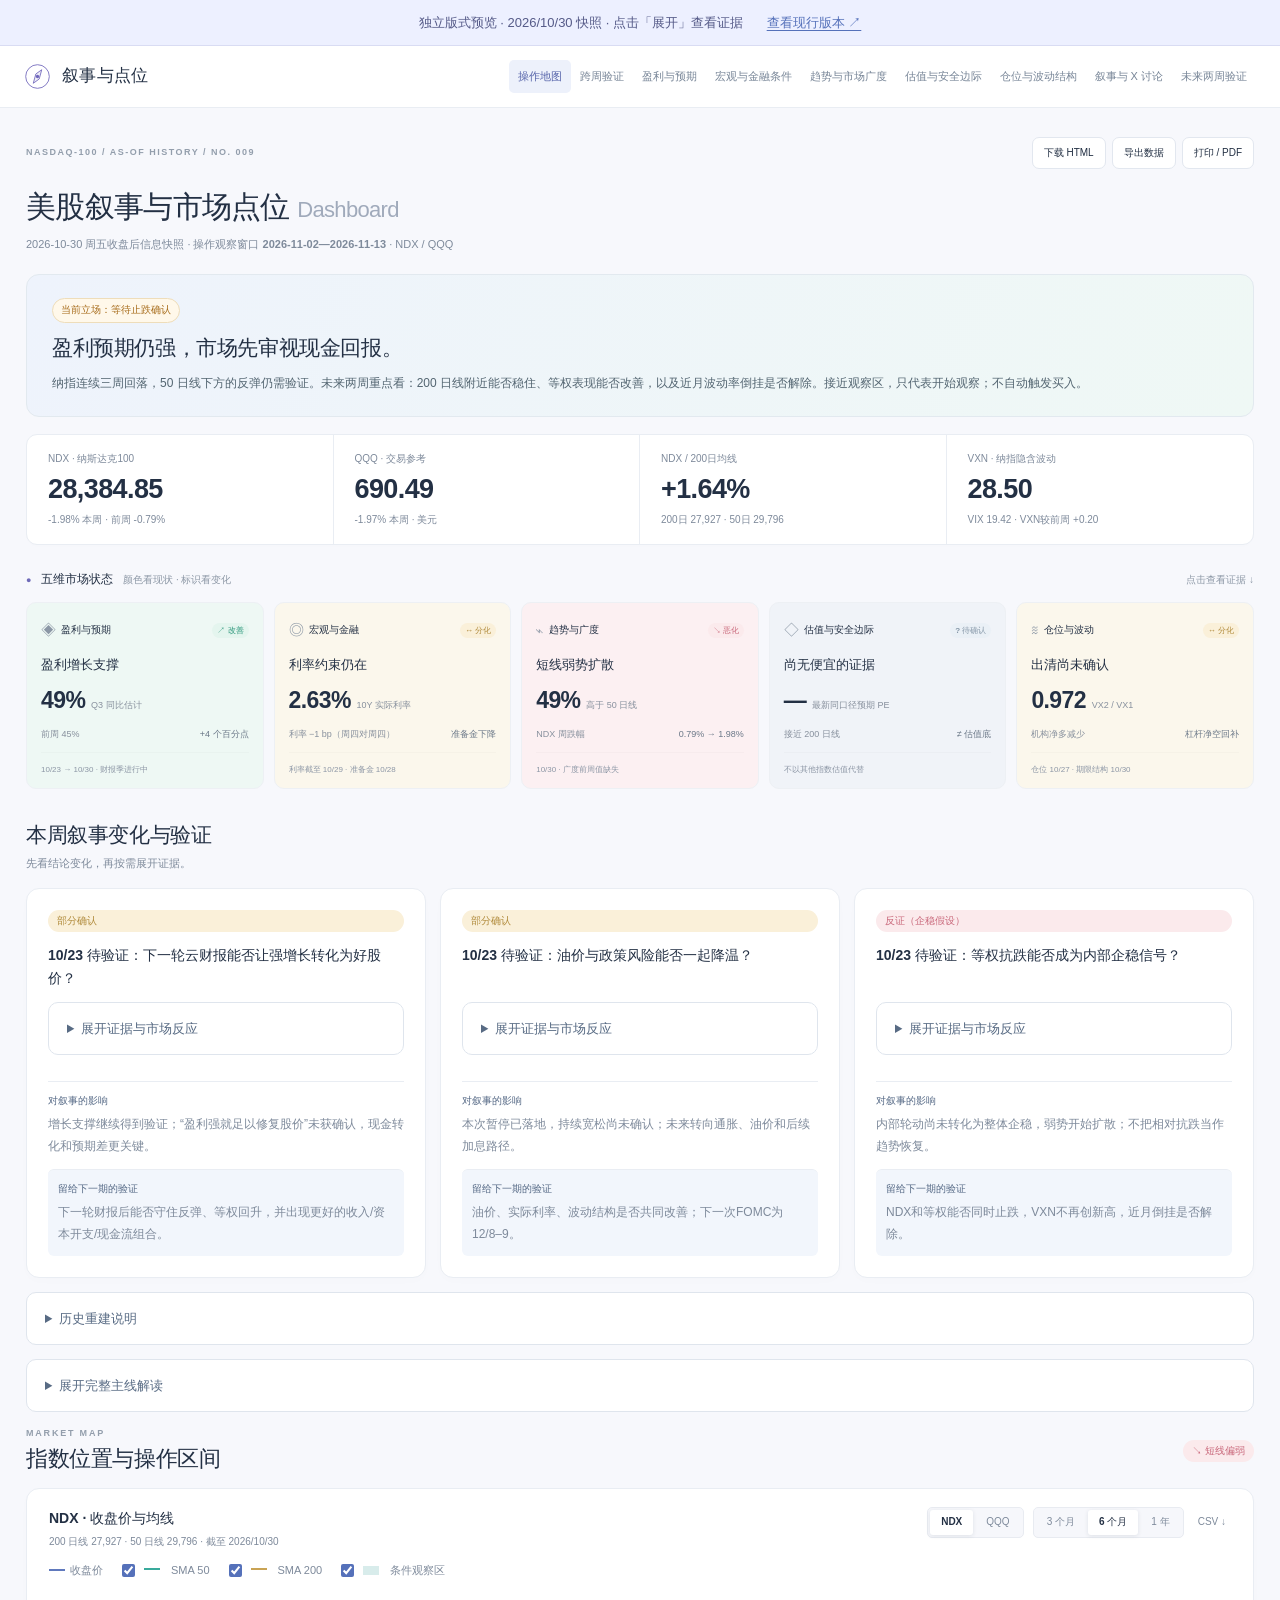
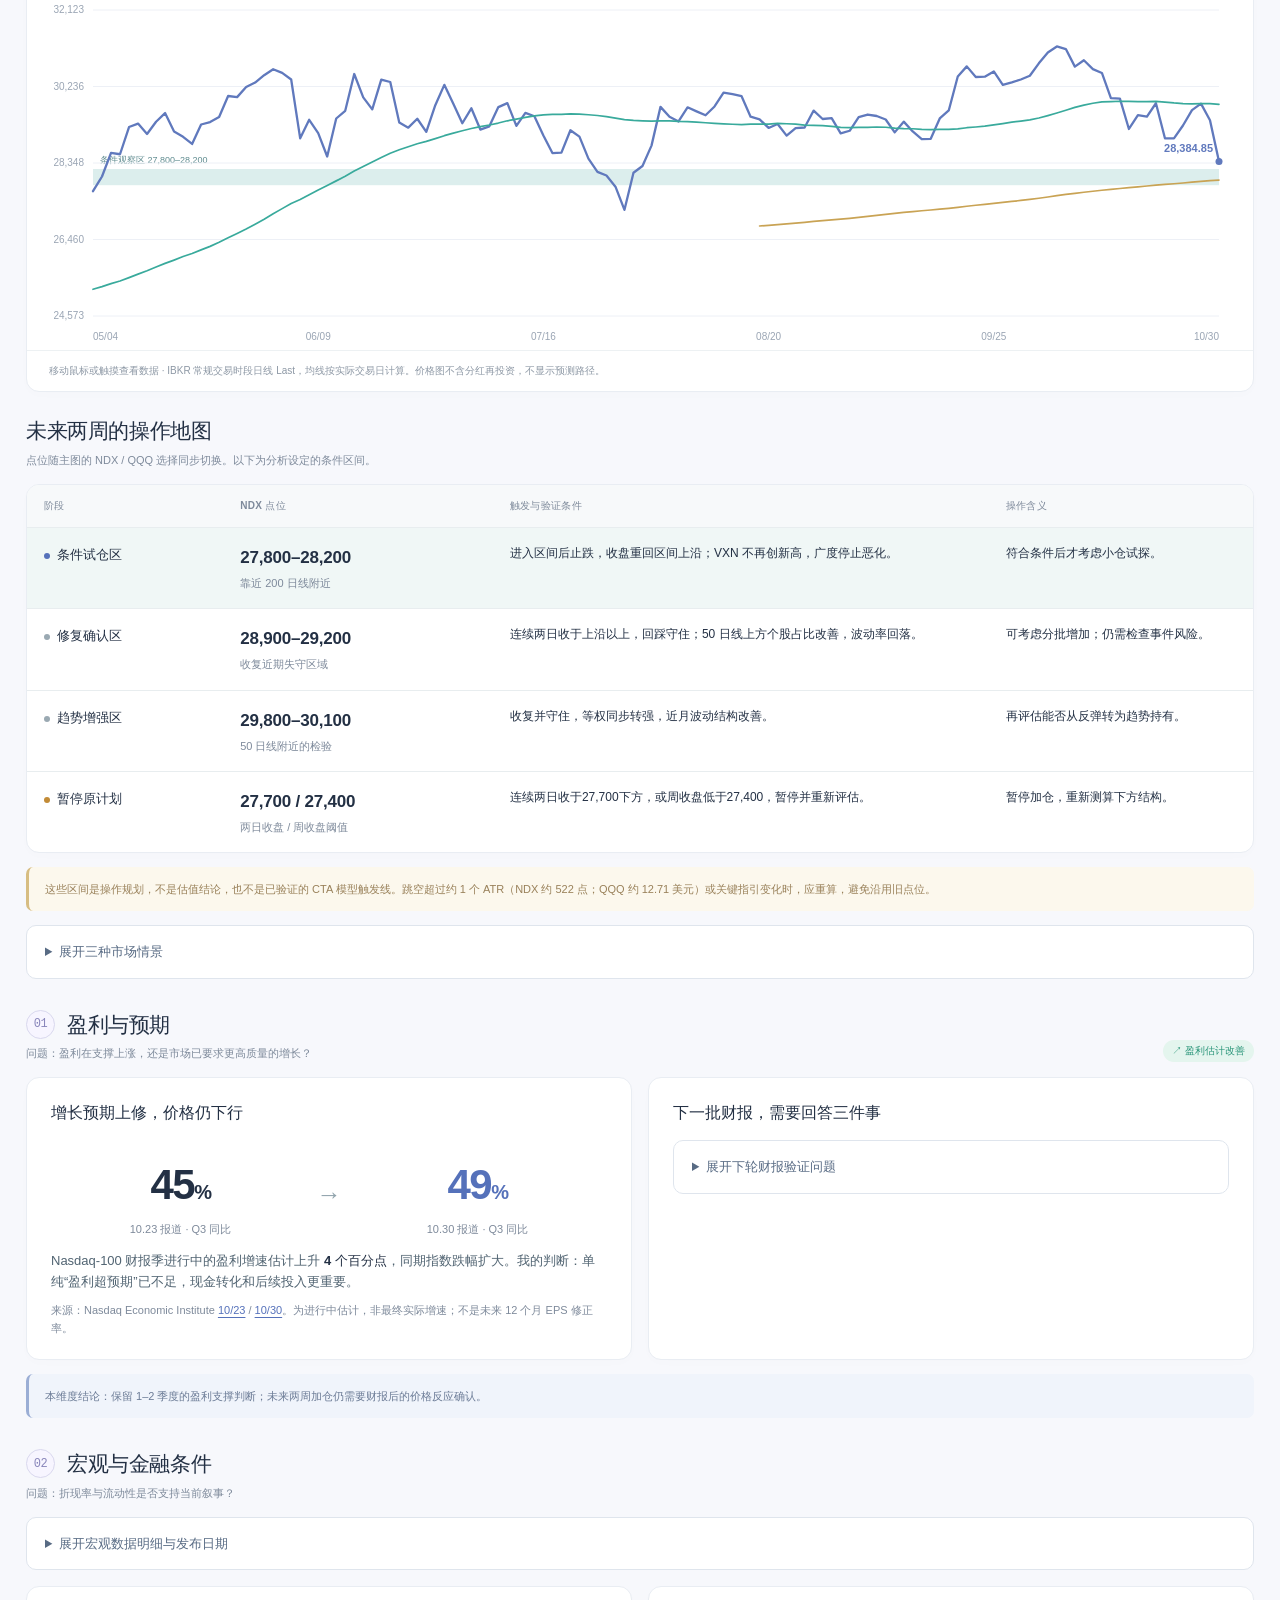
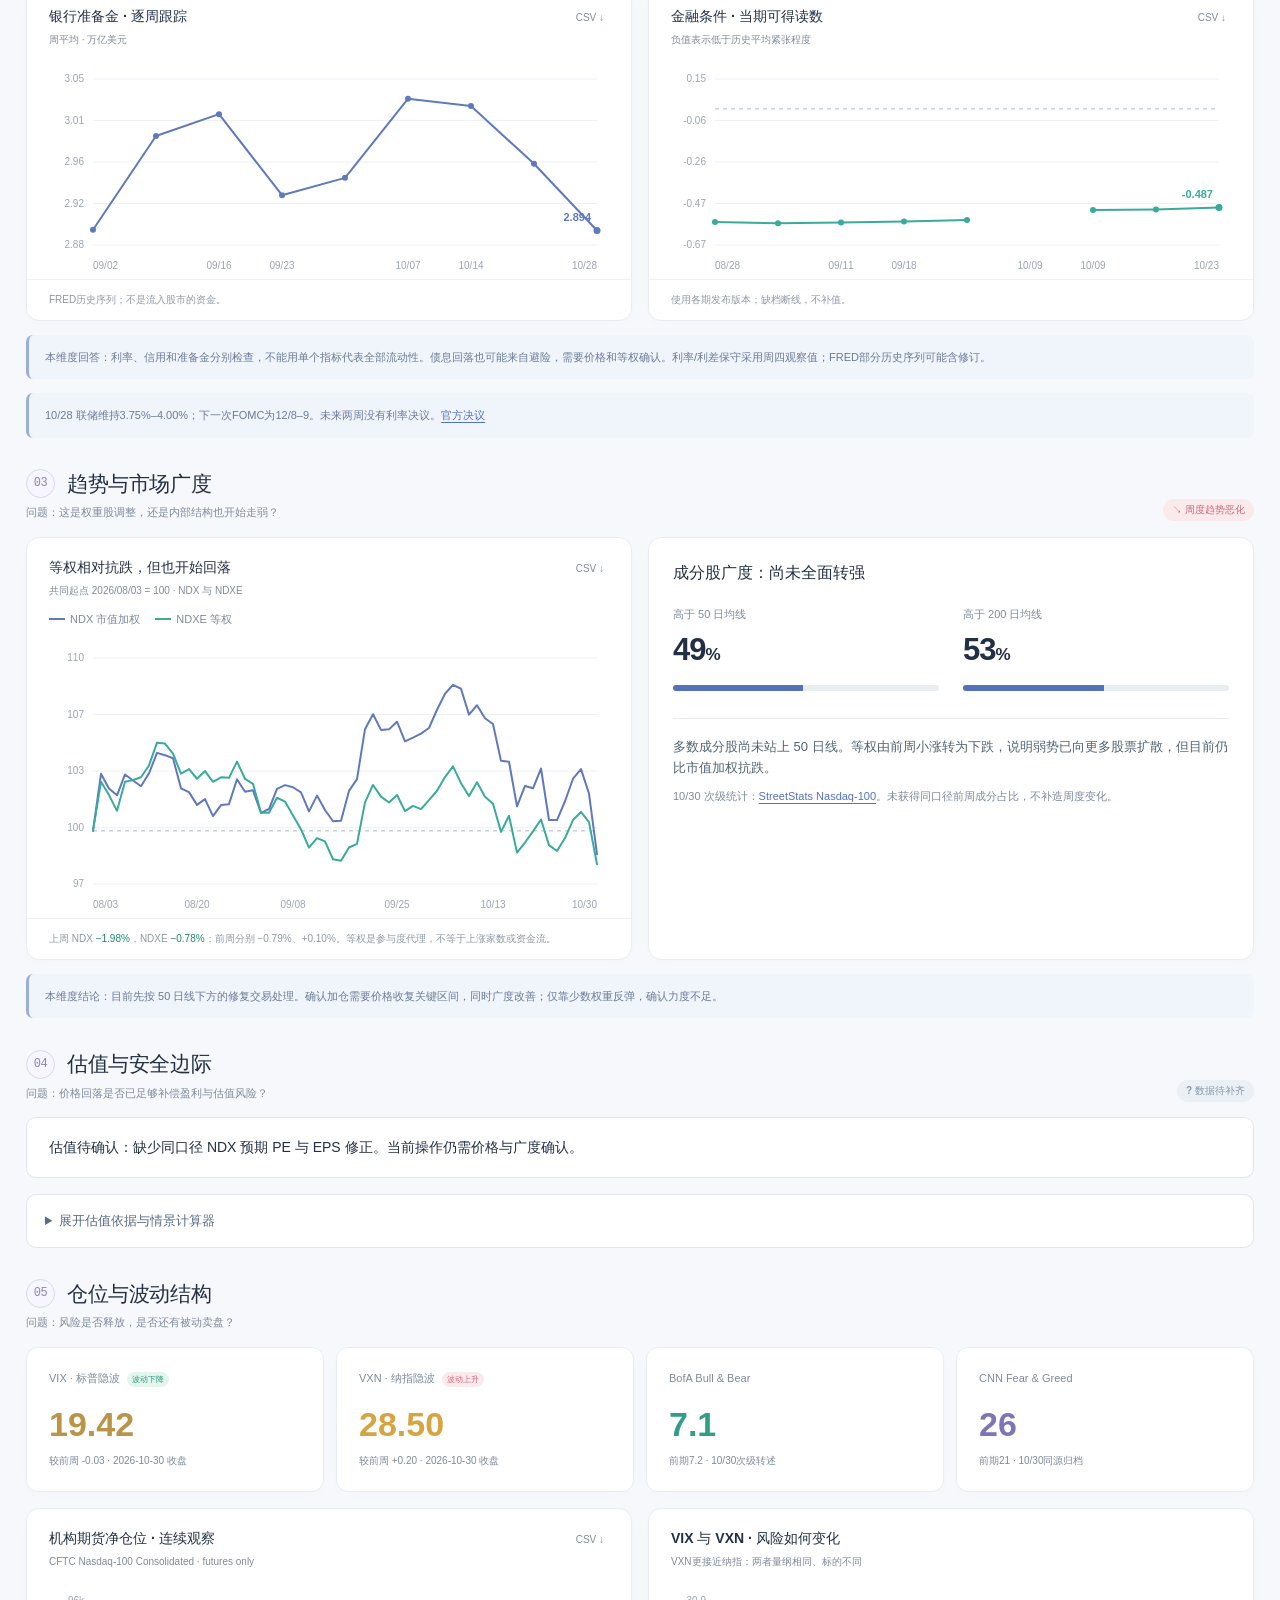
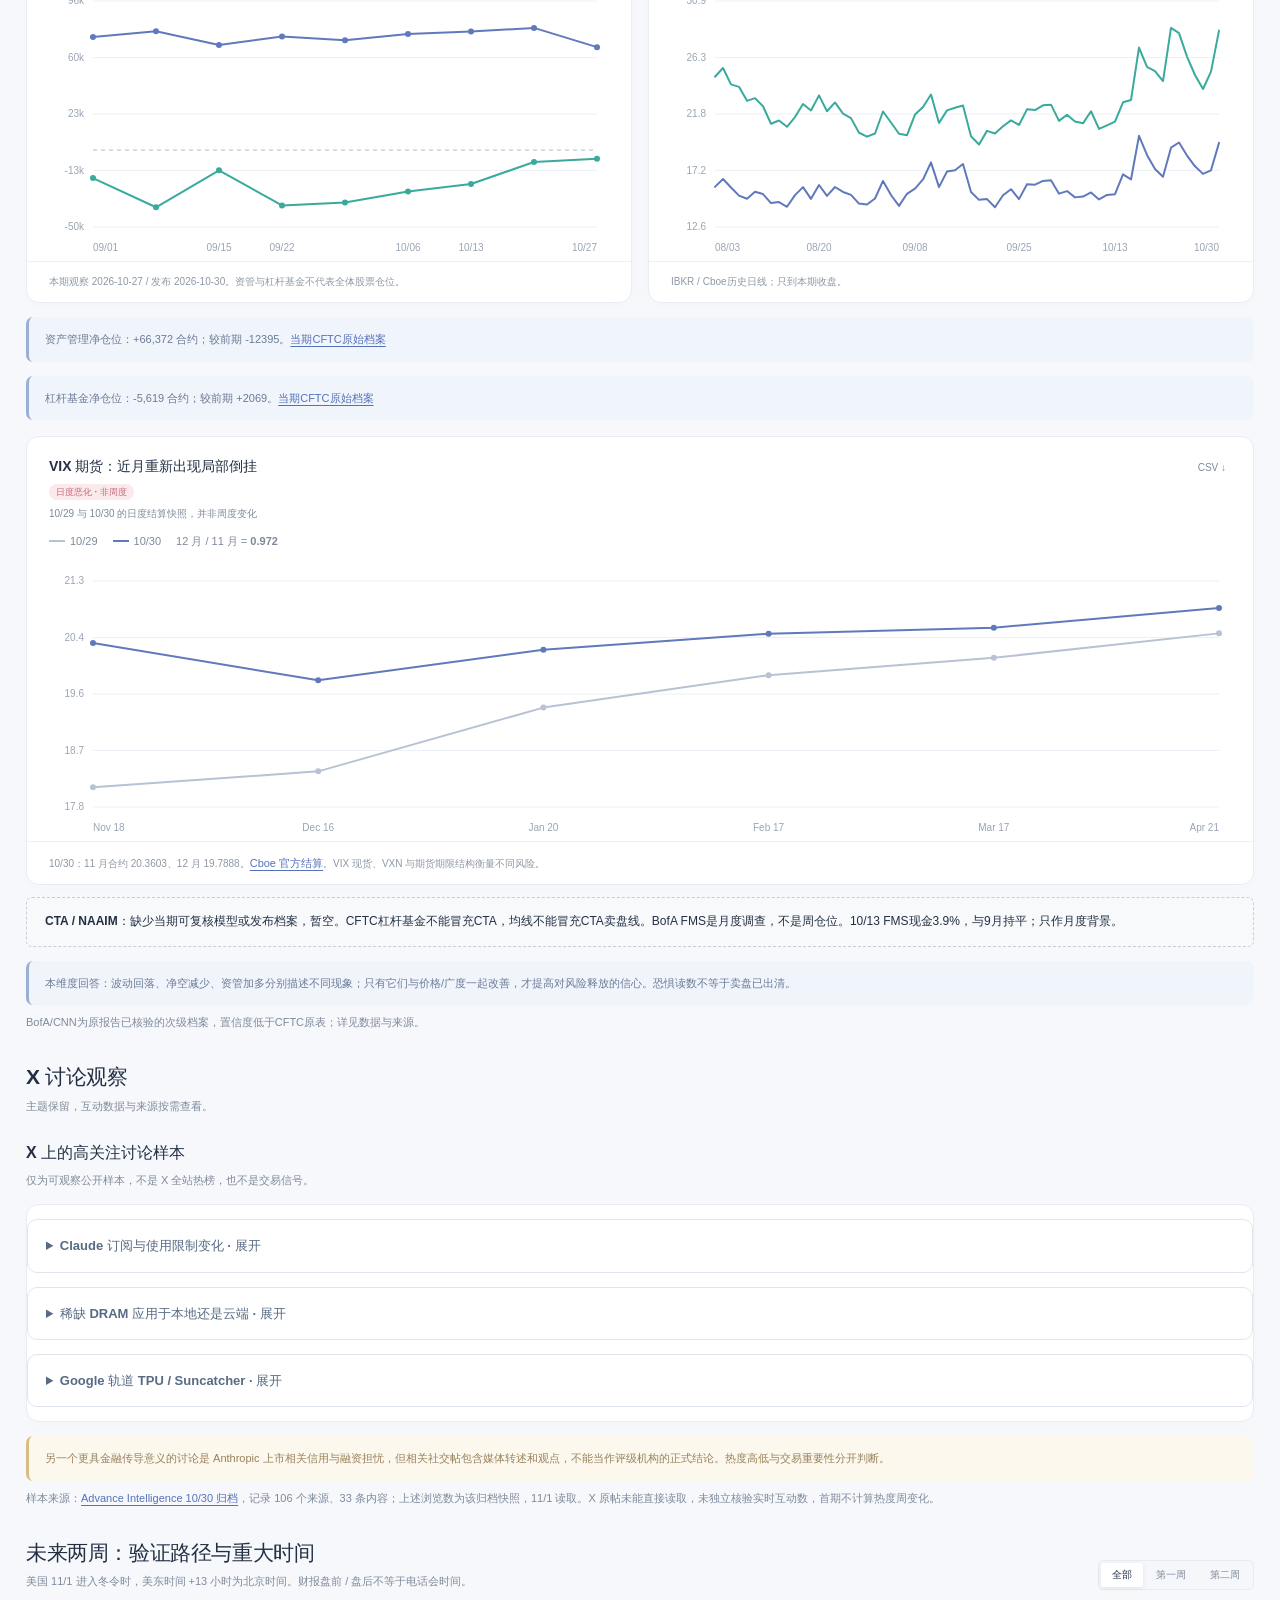
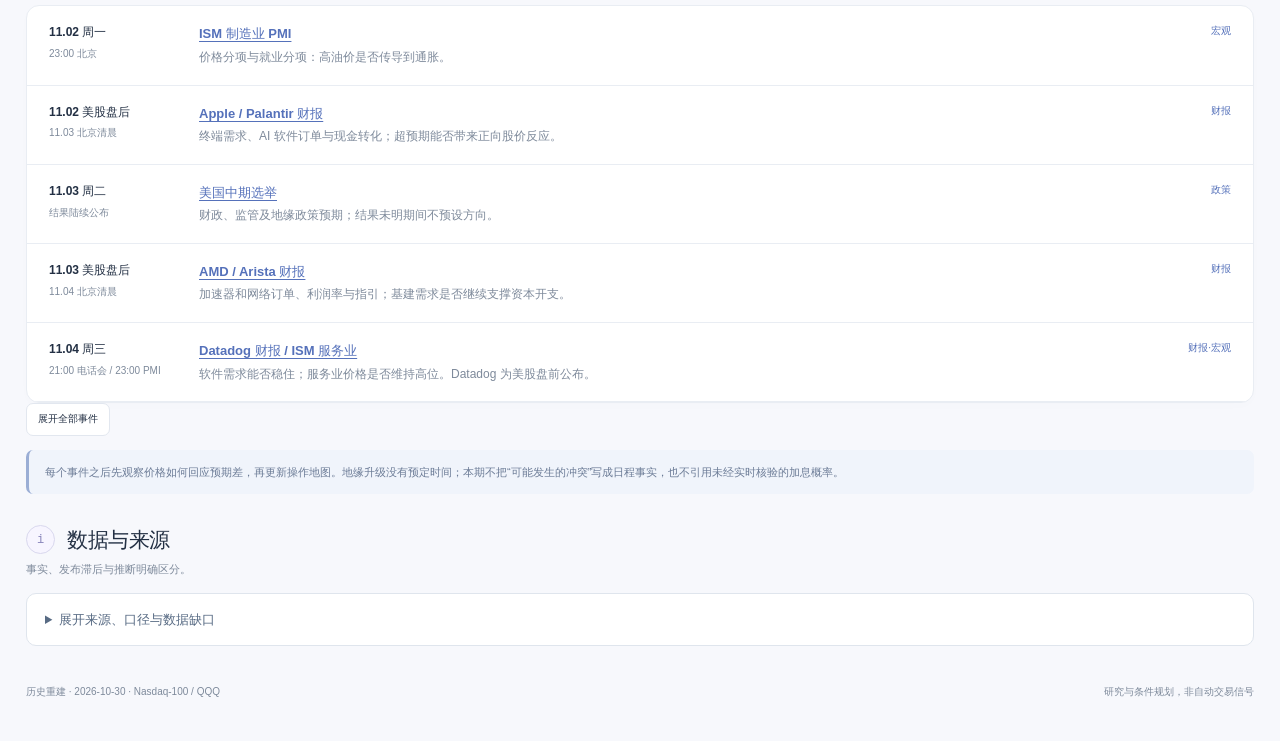
==== preview-compact.html @ d4e621eb "Add separate compact layout preview without changing live dashboard" ====
<!doctype html>
<html lang="zh-CN"><head><meta charset="utf-8"><meta name="viewport" content="width=device-width, initial-scale=1, viewport-fit=cover"><meta name="color-scheme" content="light"><meta name="description" content="纳指叙事与点位跟踪：五个维度、关键数据图表与未来一至两周的操作条件。"><title>美股叙事与市场点位 Dashboard · 2026-10-30</title>
<style>
:root{--ink:#172c3c;--muted:#677682;--teal:#087e83;--teal-soft:#eaf4f3;--amber:#a76c1b;--amber-soft:#fcf2df;--down:#21856c;--up:#c6504f;--line:#dce3e7;--paper:#fff;--bg:#f3f5f6;--nav:#112532;--radius:9px;font-family:Inter,-apple-system,BlinkMacSystemFont,"Segoe UI","PingFang SC","Microsoft YaHei",sans-serif;font-synthesis:none;color:var(--ink);background:var(--bg)}*{box-sizing:border-box}html{scroll-behavior:smooth;scroll-padding-top:28px}body{margin:0;font-size:14px;line-height:1.65}button,input,select{font:inherit}button,a{touch-action:manipulation}a{color:var(--teal);text-underline-offset:3px}button{cursor:pointer}button:focus-visible,a:focus-visible,input:focus-visible{outline:3px solid #43adae;outline-offset:3px}h1,h2,h3,p{margin:0}h1{font-weight:650;line-height:1.3;font-size:clamp(28px,3vw,40px);letter-spacing:-1px}h2{font-size:23px;line-height:1.4;letter-spacing:-.4px}h3{font-size:16px}small{font-size:11px}.mono,.value,.num{font-variant-numeric:tabular-nums;font-feature-settings:"tnum"}.sidebar{width:220px;background:var(--nav);position:fixed;inset:0 auto 0 0;padding:32px 24px;display:flex;flex-direction:column;z-index:20;color:#dde5e9}.brand{display:flex;align-items:center;gap:11px;font-size:19px;font-weight:650;letter-spacing:1px}.brand svg{width:32px;color:#68c6be}.eyebrow{font-size:10px;letter-spacing:2px;text-transform:uppercase;color:var(--muted);font-weight:650}.sidebar .eyebrow{color:#8096a4;margin-top:13px;letter-spacing:1.4px}.side-caption{font-size:11px;color:#8399a6;border-top:1px solid #2a3e4c;padding-top:21px;margin-top:28px}.nav{display:grid;gap:4px;margin-top:19px}.nav a{display:flex;gap:12px;align-items:center;padding:10px 9px;border-radius:5px;text-decoration:none;color:#b9c9d2;font-size:13px;white-space:nowrap}.nav a span{font:11px ui-monospace,monospace;color:#708996}.nav a.active,.nav a:hover{background:#243e4c;color:white}.nav a.active span{color:#74c5bf}.side-foot{margin-top:auto;font-size:11px;color:#91a5af;padding-top:24px}.side-dot{display:inline-block;width:6px;height:6px;background:#73bdb2;border-radius:50%;margin-right:5px}.main{margin-left:220px;max-width:1600px;padding:35px 42px 40px}.topbar{display:flex;justify-content:space-between;align-items:center;gap:15px;margin-bottom:24px}.topbar .eyebrow{letter-spacing:1.5px}.actions{display:flex;gap:7px}.btn{padding:7px 12px;border:1px solid #d4dde2;background:#fff;color:var(--ink);font-size:12px;border-radius:5px;white-space:nowrap}.btn:hover{background:#eaf1f3}.btn svg{width:13px;height:13px;vertical-align:-2px;margin-right:5px}.report-date{font-size:12px;color:var(--muted);margin-top:9px}.hero{background:var(--paper);border:1px solid var(--line);border-top:3px solid var(--teal);padding:28px 30px;display:grid;grid-template-columns:1fr 270px;gap:35px;margin-top:23px}.hero h2{font-size:22px;margin:10px 0}.hero p{color:#536571;max-width:820px;font-size:14px}.label{display:inline-flex;align-items:center;gap:6px;border-radius:4px;font-size:11px;padding:3px 8px;font-weight:600}.label.amber{background:var(--amber-soft);color:var(--amber)}.label.teal{background:var(--teal-soft);color:var(--teal)}.label.gray{background:#edf1f3;color:#647480}.hero-aside{border-left:1px solid var(--line);padding-left:25px;display:flex;flex-direction:column;justify-content:center;gap:12px}.hero-aside b{display:block;font-size:13px}.hero-aside p{font-size:12px}.metrics{display:grid;grid-template-columns:repeat(4,minmax(0,1fr));border:1px solid var(--line);background:var(--paper);margin:18px 0 30px}.metric{padding:19px 20px;border-right:1px solid var(--line)}.metric:last-child{border:0}.metric .key{font-size:11px;color:var(--muted)}.metric .value{font-size:29px;font-weight:620;line-height:1.4;letter-spacing:-.6px;margin:3px 0}.metric .sub{font-size:11px;color:var(--muted)}.down{color:var(--down)}.up{color:var(--up)}.section{margin-top:34px;scroll-margin-top:24px}.section-head{display:flex;justify-content:space-between;align-items:flex-end;gap:15px;margin-bottom:15px}.section-head h2{display:flex;align-items:center;gap:12px}.section-head .index{font:12px ui-monospace,monospace;color:var(--teal);border:1px solid #adc9cc;border-radius:50%;width:29px;height:29px;display:inline-flex;align-items:center;justify-content:center}.section-sub{font-size:12px;color:var(--muted);margin-top:5px}.card{background:var(--paper);border:1px solid var(--line);border-radius:var(--radius);overflow:hidden}.pad{padding:22px 24px}.grid2{display:grid;grid-template-columns:1fr 1fr;gap:16px}.grid3{display:grid;grid-template-columns:repeat(3,1fr);gap:16px}.chart-head{padding:19px 22px 0;display:flex;justify-content:space-between;align-items:flex-start;gap:12px}.chart-head p{color:var(--muted);font-size:11px;margin-top:4px}.chart{height:290px;position:relative;padding:5px 10px 0;min-width:0}.chart.tall{height:370px}.chart.short{height:230px}.chart svg{width:100%;height:100%;display:block;overflow:visible}.chart .tooltip{position:absolute;pointer-events:none;z-index:5;top:20px;background:#102937ed;color:#fff;padding:9px 12px;border-radius:5px;font-size:11px;min-width:140px;box-shadow:0 6px 25px #172c3c15;display:none;line-height:1.8}.chart-caption{border-top:1px solid #edf1f3;padding:12px 22px;color:var(--muted);font-size:11px}.chart-caption a{font-size:11px}.legend{display:flex;align-items:center;gap:15px;padding:10px 22px 0;flex-wrap:wrap;font-size:11px;color:var(--muted)}.swatch{display:inline-block;width:16px;height:2px;margin:0 5px 3px 0;background:var(--ink)}.swatch.teal{background:var(--teal)}.swatch.amber{background:#ce9238}.swatch.light{background:#91a9b7}.swatch.zone{height:9px;background:#d8eceb;margin-bottom:0}.segments{display:flex;border:1px solid #d6dfe4;border-radius:5px;padding:2px;gap:2px;background:#f5f7f8}.segments button{border:0;border-radius:3px;background:transparent;padding:4px 11px;font-size:11px;color:var(--muted)}.segments button[aria-pressed=true]{background:white;color:var(--ink);box-shadow:0 1px 4px #132b3a1a;font-weight:600}.chart-tools{display:flex;gap:9px;align-items:center;flex-wrap:wrap}.note{background:#edf5f4;border-left:3px solid var(--teal);padding:13px 16px;font-size:12px;color:#3b6268;margin-top:14px}.note.warn{background:#fcf6e9;border-color:#c18d38;color:#795f36}.insight{font-size:13px;margin-top:12px;color:#516472}.insight strong{color:var(--ink)}.table-scroll{overflow:auto}table{width:100%;border-collapse:collapse;text-align:left;font-size:12px}th{font-size:10px;color:var(--muted);font-weight:600;letter-spacing:.3px;background:#f7f9fa}th,td{padding:13px 17px;border-bottom:1px solid #e8edef;vertical-align:top}tbody tr:last-child td{border-bottom:0}td strong{font-size:13px}.action-table th:first-child{width:16%}.action-table th:nth-child(2){width:22%}.action-table td{padding-top:16px;padding-bottom:16px}.action-table .level{display:block;font-size:17px;white-space:nowrap;font-weight:600;letter-spacing:-.2px}.action-table .explain{color:var(--muted);font-size:11px;display:block;margin-top:2px}.action-table tr.active-row{background:#f0f7f6}.step-dot{display:inline-block;width:6px;height:6px;border-radius:50%;background:var(--teal);margin-right:7px}.step-dot.amber{background:#c28b36}.step-dot.gray{background:#9aa9b2}.mini-kpis{display:grid;grid-template-columns:1fr 1fr;gap:24px;margin-top:19px}.mini-kpis .value{font-size:31px;letter-spacing:-1px;font-weight:600}.mini-kpis .key{font-size:11px;color:var(--muted)}.bar-track{background:#e9eef0;height:6px;border-radius:4px;overflow:hidden;margin:10px 0}.bar-track>i{display:block;height:100%;background:var(--teal)}.delta{font-size:11px;color:var(--muted);margin-top:8px}.earnings-flow{display:grid;grid-template-columns:1fr 38px 1fr;align-items:center;text-align:center;margin:24px 0 10px}.earnings-flow .value{font-size:42px;letter-spacing:-1.5px;font-weight:650}.earnings-flow .key{font-size:11px;color:var(--muted)}.arrow{color:#91a4ad;font-size:25px}.text-list{display:grid;gap:14px}.text-list div{border-bottom:1px solid #e7ecef;padding-bottom:13px}.text-list div:last-child{border-bottom:0;padding-bottom:0}.text-list b{display:block;font-size:13px;margin-bottom:3px}.text-list p{font-size:12px;color:var(--muted)}.slider-row{margin:17px 0}.slider-label{display:flex;justify-content:space-between;font-size:12px}.slider-label output{font-weight:650}input[type=range]{width:100%;accent-color:var(--teal);margin:10px 0 0}.sensitivity{display:grid;grid-template-columns:1fr 1fr;gap:15px;align-items:center}.sensitivity-out{background:#f4f7f8;padding:20px;text-align:center;border-radius:6px}.sensitivity-out .value{font-size:40px;line-height:1.3;font-weight:650}.sensitivity-out p{font-size:11px;color:var(--muted)}.scenarios{display:grid;grid-template-columns:repeat(3,1fr);gap:16px;margin-top:16px}.scenario{border-top:3px solid #b1c3cd}.scenario:first-child{border-color:#bd924c}.scenario:nth-child(2){border-color:var(--teal)}.scenario h3{font-size:14px;margin:8px 0}.scenario p{font-size:12px;color:var(--muted)}.scenario .rule{margin-top:12px;padding-top:12px;border-top:1px solid var(--line);font-size:12px;color:var(--ink)}.sentiment-grid{display:grid;grid-template-columns:repeat(4,1fr);gap:1px;background:var(--line);border:1px solid var(--line);border-radius:7px;overflow:hidden;margin-top:16px}.sentiment{padding:18px 20px;background:white}.sentiment .value{font-size:29px;font-weight:620}.sentiment .key{font-size:11px;color:var(--muted)}.sentiment .range{height:4px;border-radius:3px;background:linear-gradient(90deg,#849caa,#d2b775,#bd8d51);position:relative;margin:12px 0 8px}.sentiment .range i{position:absolute;top:-3px;height:10px;width:3px;background:#213e4e}.sentiment small{color:var(--muted);display:block;line-height:1.5}.gap{padding:14px 18px;border:1px dashed #c5d0d6;background:#f7f9fa;font-size:12px;border-radius:6px;margin-top:12px}.gap strong{color:var(--ink)}.narrative-row{display:grid;grid-template-columns:1.05fr 1.5fr .9fr;gap:20px;padding:20px 23px;border-bottom:1px solid var(--line)}.narrative-row:last-child{border-bottom:0}.narrative-row h3{font-size:14px}.narrative-row p{font-size:12px;color:var(--muted)}.narrative-row .number{font-size:10px;color:var(--teal);letter-spacing:1px;margin-bottom:6px}.xpost{padding:18px 21px;border-bottom:1px solid var(--line);display:grid;grid-template-columns:1fr 180px;gap:25px;align-items:center}.xpost:last-child{border-bottom:0}.xpost .author{font-size:11px;color:var(--muted);margin-top:3px}.xpost p{font-size:12px;margin-top:8px;color:var(--muted)}.xpost h3{font-size:14px}.heat-value{font-size:23px;font-weight:600}.heat-value span{font-size:10px;font-weight:400;color:var(--muted)}.heat-bar{height:5px;background:#edf1f3;margin-top:8px}.heat-bar i{display:block;height:100%;background:#709fa7}.event-row{display:grid;grid-template-columns:135px 1fr 82px;gap:15px;padding:17px 22px;border-bottom:1px solid var(--line)}.event-row:last-child{border:0}.event-date{font-weight:600;font-size:12px}.event-time{font-size:10px;color:var(--muted);margin-top:3px}.event-row h3{font-size:13px}.event-row p{font-size:12px;color:var(--muted);margin-top:3px}.event-kind{font-size:10px;text-align:right;color:var(--teal)}details{border:1px solid var(--line);background:white;border-radius:6px;margin-top:12px}summary{padding:15px 19px;cursor:pointer;font-size:12px;font-weight:600}details .detail-content{padding:0 20px 20px;font-size:12px;color:var(--muted)}.sources{display:grid;grid-template-columns:1fr 1fr;gap:10px 24px;margin:10px 0}.sources a{font-size:11px}.footer{font-size:11px;color:var(--muted);padding:24px 0 0;display:flex;justify-content:space-between;gap:20px}.toast{position:fixed;bottom:25px;left:calc(50% + 80px);transform:translateX(-50%);background:#163342;color:#fff;font-size:12px;padding:10px 17px;border-radius:6px;z-index:100;box-shadow:0 4px 20px #142c3b33}.hide{display:none!important}.check-legend{font-size:11px;color:var(--muted);display:flex;gap:6px;align-items:center;cursor:pointer}.check-legend input{accent-color:var(--teal)}.quality-key{font-size:10px;letter-spacing:1px;color:var(--muted)}.divider{height:1px;background:var(--line);margin:17px 0}.download-mini{border:0;background:transparent;font-size:10px;color:var(--muted);padding:5px}.download-mini:hover{color:var(--teal)}
@media(min-width:1700px){.main{margin-left:240px;margin-right:auto;padding:40px 55px}.sidebar{width:240px}}
@media(max-width:1150px){.sidebar{width:185px;padding:27px 16px}.main{margin-left:185px;padding:26px 25px}.hero{grid-template-columns:1fr 225px;padding:23px;gap:22px}.metric{padding:16px}.metric .value{font-size:25px}.narrative-row{grid-template-columns:1fr 1.3fr}.narrative-row>div:last-child{grid-column:1/-1}.xpost{grid-template-columns:1fr 140px}}
@media(max-width:880px){.sidebar{position:static;width:100%;padding:16px 21px;display:block}.sidebar .eyebrow,.side-caption,.side-foot{display:none}.brand{font-size:16px}.brand svg{width:25px}.nav{display:flex;overflow:auto;margin:13px -10px -3px;gap:3px}.nav a{font-size:11px;padding:7px 10px}.nav a span{display:none}.main{margin:0;padding:24px 20px}.hero{grid-template-columns:1fr}.hero-aside{border-left:0;border-top:1px solid var(--line);padding:16px 0 0;display:grid;grid-template-columns:1fr 1fr}.grid2{grid-template-columns:1fr}.chart.tall{height:340px}.scenarios{gap:10px}.scenario.pad{padding:16px}.sentiment-grid{grid-template-columns:1fr 1fr}.chart-head{padding:17px 18px 0}.topbar{margin-bottom:19px}.metric .value{font-size:24px}.narrative-row{grid-template-columns:1fr 1.3fr}}
@media(max-width:560px){.main{padding:20px 14px}.topbar{align-items:flex-start}.topbar .eyebrow{font-size:8px;max-width:170px}.actions .btn{font-size:10px;padding:6px 8px}.hero{padding:21px 18px;margin-top:18px}.hero h2{font-size:19px}.hero-aside{grid-template-columns:1fr;gap:12px}.hero p{font-size:13px}.metrics{grid-template-columns:1fr 1fr;margin-bottom:25px}.metric{padding:14px 17px}.metric:nth-child(2){border-right:0}.metric:nth-child(-n+2){border-bottom:1px solid var(--line)}.metric .value{font-size:25px}.section{margin-top:28px}.section-head{align-items:flex-start}.section-head h2{font-size:20px;gap:8px}.section-head .index{width:25px;height:25px;font-size:11px}.section-sub{font-size:11px}.chart-head{flex-wrap:wrap}.chart-head h3{font-size:14px}.chart-tools{gap:8px}.segments button{padding:4px 9px}.chart.tall{height:300px}.chart{height:270px}.chart.short{height:230px}.chart-caption{padding:10px 16px;font-size:10px}.legend{padding:10px 16px 0;font-size:10px;gap:10px}.pad{padding:18px}.action-table{min-width:610px}.scenarios{grid-template-columns:1fr}.scenario .rule{margin-top:9px;padding-top:9px}.sensitivity{grid-template-columns:1fr}.sensitivity-out{padding:14px}.sensitivity-out .value{font-size:34px}.narrative-row{display:block;padding:17px}.narrative-row>div+div{margin-top:12px}.xpost{grid-template-columns:1fr 105px;gap:13px;padding:17px}.heat-value{font-size:19px}.event-row{grid-template-columns:90px 1fr;gap:10px;padding:15px}.event-kind{display:none}.event-date{font-size:10px}.event-time{font-size:9px}.event-row p{font-size:11px}.sources{grid-template-columns:1fr}.footer{display:block}.footer span{display:block;margin-top:6px}.sentiment{padding:16px}.toast{left:50%;width:max-content;max-width:90%}.mini-kpis{gap:15px}.note{padding:12px;font-size:11px}}
@media print{.sidebar,.actions,.chart-tools,.segments,.download-mini,.toast,.slider-row,button{display:none!important}.main{margin:0;padding:0;max-width:none}body{background:white;font-size:11px}.card,.hero{break-inside:avoid}.section{break-inside:auto;margin-top:22px}.section h2{font-size:19px}.chart{height:240px}.chart.tall{height:280px}.grid2{grid-template-columns:1fr 1fr}.hero{grid-template-columns:1fr 230px}.metrics{margin:15px 0}.section-head{break-after:avoid}.footer{padding-bottom:20px}a{color:inherit}details{display:none}}
/* A quiet, light research dashboard. Status direction is independent of price color. */
.swatch{background:#6079bd}.swatch.teal{background:#39aa9c}.swatch.amber{background:#c9a354}.swatch.light{background:#b8c2d5}.sentiment .state-badge{font-size:8px;padding:2px 5px;margin-left:4px}
:root{--ink:#233044;--muted:#7e8a9b;--teal:#5571ba;--teal-soft:#edf1fc;--bg:#f7f8fc;--line:#e9edf3;--nav:#fff;--radius:13px}
body{background:var(--bg)}.sidebar{position:sticky;top:0;width:100%;height:auto;inset:auto;padding:14px max(24px,calc((100vw - 1320px)/2));background:#ffffffed;border-bottom:1px solid var(--line);backdrop-filter:blur(15px);display:flex;flex-direction:row;align-items:center;justify-content:space-between;gap:22px;z-index:25;color:var(--ink)}.brand{font-size:17px;letter-spacing:.3px;white-space:nowrap}.brand svg{color:#6f65bb;width:27px}.sidebar>.eyebrow,.side-caption,.side-foot{display:none}.nav{margin:0;display:flex;gap:0;overflow:auto}.nav a{color:#778597;font-size:11px;padding:7px 9px;border-radius:5px}.nav a span{display:none}.nav a.active,.nav a:hover{background:#edf1fb;color:#5664aa}.main{max-width:1320px;padding:29px 26px 40px;margin:0 auto}.topbar{margin-bottom:18px}.eyebrow{color:#939eac;letter-spacing:1.8px;font-size:9px}h1{font-size:30px;letter-spacing:-.7px}.dashboard-word{font-size:22px;font-weight:400;color:#a0aabb}.report-date{font-size:11px}.hero{margin-top:21px;border:1px solid #e2e9ef;border-radius:13px;background:linear-gradient(110deg,#eef3fc,#eff8f5);padding:22px 25px;grid-template-columns:1fr 265px;gap:25px}.hero h2{font-size:21px}.hero p{font-size:12px;line-height:1.85}.hero-aside{border-color:#d9e3eb;padding-left:24px}.hero-aside b{font-size:12px}.hero-aside p{font-size:11px}.label{border-radius:20px;font-size:10px}.hero .label.amber{background:#fff8ea;border:1px solid #eeddba}.metrics{margin:17px 0 25px;border-radius:11px;border-color:var(--line);box-shadow:0 2px 6px #172c3c02}.metric{padding:16px 21px}.metric .value{font-size:27px;font-weight:650}.metric .key{font-size:10px}.metric .sub{font-size:10px}.card{box-shadow:0 3px 12px #31456703;border-color:var(--line)}
.pulse-heading{display:flex;justify-content:space-between;font-size:12px;font-weight:650;align-items:center;margin-bottom:12px}.pulse-mark{font-size:9px;color:#6e6ab8;margin-right:6px}.pulse-caption{font-size:10px;font-weight:400;color:#8d98a6;margin-left:7px}.pulse-grid{display:grid;grid-template-columns:repeat(5,minmax(0,1fr));gap:10px;margin-bottom:27px}.pulse-card{display:block;text-decoration:none;color:var(--ink);border-radius:10px;border:1px solid #edf0f4;padding:15px 14px 12px;transition:transform .16s,box-shadow .16s}.pulse-card:hover{transform:translateY(-3px);box-shadow:0 8px 20px #35436109}.pulse-card.good{background:#eef8f4}.pulse-card.mixed{background:#fbf7ec}.pulse-card.weak{background:#fcf0f2}.pulse-card.unknown{background:#f0f3f8}.pulse-top{display:flex;align-items:center;gap:5px;white-space:nowrap}.pulse-top>span{color:#8b97a5;font-size:15px}.pulse-top>b{font-size:10px;font-weight:600}.pulse-top .state-badge{margin-left:auto;font-size:8px;padding:2px 5px;gap:2px}.pulse-state{font-size:13px;font-weight:650;margin:11px 0 7px}.pulse-number{font-size:23px;font-weight:650;letter-spacing:-.6px;font-variant-numeric:tabular-nums}.pulse-number span{font-size:9px;font-weight:400;letter-spacing:0;color:#87909d}.pulse-compare{font-size:9px;color:#87909d;margin-top:7px;display:flex;justify-content:space-between;gap:5px}.pulse-compare b{font-weight:500;color:#6b7888}.pulse-foot{font-size:8px;color:#8c96a5;border-top:1px solid #00000005;padding-top:10px;margin-top:10px}.state-badge{display:inline-flex;align-items:center;gap:4px;white-space:nowrap;font-size:10px;font-weight:550;font-style:normal;border-radius:20px;padding:4px 9px;line-height:1.4}.state-badge.improve{background:#e4f5ee;color:#2b967a}.state-badge.worsen{background:#fbeaec;color:#c9687b}.state-badge.mixed{background:#faf0d9;color:#b08a3b}.state-badge.pending{background:#eaf0f6;color:#8798a9}.small-badge{font-size:9px;padding:2px 7px;margin:6px 0 0}.dashboard-chart-heading{display:flex;align-items:center;justify-content:space-between;margin-bottom:13px}.dashboard-chart-heading h2{font-size:22px;margin-top:3px}
.section{margin-top:31px;scroll-margin-top:90px}html{scroll-padding-top:90px}.section-head h2{font-size:21px}.section-head .index{color:#8986bb;border-color:#d9d8ee;background:#f7f5ff}.section-sub{font-size:11px}.chart-head h3{font-size:14px}.chart-head p{font-size:10px}.chart-head{padding-top:18px}.chart-caption{font-size:10px;color:#8d98a5}.chart svg text{font-family:Inter,-apple-system,BlinkMacSystemFont,"PingFang SC","Microsoft YaHei",sans-serif}.segments{background:#f6f7fb;border-color:#e8ebf1}.segments button{font-size:10px}.btn{font-size:10px;border-color:#e2e7ef;border-radius:7px;padding:7px 11px}.actions{gap:6px}.note{border-radius:7px;background:#f0f4fb;border-left-color:#9baed5;color:#6b7b96;font-size:11px}.note.warn{background:#fcf8ed;border-left-color:#d7bd82;color:#99815a}.sentiment-grid{gap:12px;background:transparent;border:0;overflow:visible}.sentiment{border:1px solid var(--line);border-radius:12px;padding:21px 22px;box-shadow:0 3px 12px #31456703}.sentiment .value{font-size:34px;margin-top:9px}.sentiment:nth-child(1) .value{color:#b99449}.sentiment:nth-child(2) .value{color:#d4a540}.sentiment:nth-child(3) .value{color:#339e86}.sentiment:nth-child(4) .value{color:#7d76b5}.sentiment small{font-size:10px;line-height:1.8}.sentiment .range{opacity:.75}.scenario{border-top-width:2px}.scenario h3{font-size:13px}.footer{font-size:10px}.toast{left:50%}.narrative-row .number{color:#8d84b2}
@media(min-width:1700px){.main{margin:0 auto;padding:32px 26px 40px}.sidebar{width:100%}}
@media(max-width:1150px){.sidebar{width:100%;padding:13px 20px}.main{margin:0 auto;padding:25px 22px}.nav a{font-size:10px;padding:7px}.pulse-grid{gap:8px}.pulse-card{padding:13px 10px}.pulse-top .state-badge{font-size:7px;padding:2px 3px}.pulse-top>b{font-size:9px}.pulse-number{font-size:21px}.pulse-number span{font-size:8px}.pulse-compare{font-size:8px}.pulse-foot{font-size:7px}}
@media(max-width:880px){.sidebar{display:block;padding:14px 21px}.nav{margin-top:11px}.nav a{padding:6px 10px;font-size:11px}.main{margin:0;padding:23px 19px}.hero{grid-template-columns:1fr}.hero-aside{border:0;border-top:1px solid #d9e3eb;padding:15px 0 0;display:grid;grid-template-columns:1fr 1fr}.pulse-grid{grid-template-columns:repeat(3,1fr)}.pulse-top>b{font-size:10px}.pulse-top .state-badge{font-size:9px;padding:3px 6px}.pulse-card{padding:14px}.pulse-number span,.pulse-foot{font-size:9px}.pulse-compare{font-size:9px}.sentiment-grid{gap:12px}}
@media(max-width:560px){.main{padding:20px 14px}.sidebar{position:static;padding:13px 17px}.brand{font-size:16px}.nav{margin-top:12px;margin-left:-7px}.nav a{font-size:10px;padding:6px 8px}h1{font-size:25px}.dashboard-word{display:block;font-size:18px;margin-top:4px}.topbar{margin-bottom:15px;gap:8px}.topbar .eyebrow{font-size:7px;max-width:140px}.actions{gap:4px}.btn{font-size:9px;padding:6px 7px}.hero{padding:19px}.hero h2{font-size:19px}.hero p{font-size:11px}.hero-aside{grid-template-columns:1fr}.metric{padding:13px 16px}.metric .value{font-size:24px}.pulse-grid{grid-template-columns:1fr 1fr;gap:9px}.pulse-card:last-child{grid-column:1/-1}.pulse-card:last-child .pulse-compare{max-width:245px}.pulse-card{padding:13px}.pulse-top>b{font-size:10px}.pulse-top .state-badge{font-size:8px}.pulse-state{font-size:12px}.pulse-number{font-size:22px}.pulse-caption{font-size:8px}.pulse-heading>.pulse-caption{display:none}.section{scroll-margin-top:20px}.section-head h2{font-size:19px}.section-head>.state-badge{font-size:8px;padding:4px 6px}.sentiment{padding:16px}.sentiment .value{font-size:30px}.chart-head h3{font-size:13px}.dashboard-chart-heading h2{font-size:20px}.narrative-row p{font-size:11px}}
@media print{.sidebar,.pulse-heading,.pulse-grid{display:none}.main{margin:0;padding:0}.hero{background:#f4f7fb}.sentiment-grid{gap:5px}.card{box-shadow:none}html{scroll-padding-top:0}}

.chain-grid{display:grid;grid-template-columns:repeat(3,minmax(0,1fr));gap:14px}.chain-card{padding:21px}.chain-card h3{margin:12px 0;font-size:14px;line-height:1.65}.chain-step{margin-top:12px;padding-top:10px;border-top:1px solid var(--line);font-size:12px;color:var(--muted)}.chain-step b{display:block;color:#536784;font-size:10px;margin-bottom:4px}.chain-next{background:#f2f6fc;padding:10px;border-radius:6px}.chain-intro{font-size:11px;color:var(--muted);margin-top:12px}.gap-chart{display:grid;place-items:center;height:100%;text-align:center;padding:25px;color:var(--muted)}@media(max-width:900px){.chain-grid{grid-template-columns:1fr}.chain-card{padding:17px}}
</style><style id="mobile-responsive-css">/* Responsive presentation layer: shared by every dated snapshot. */
.main,.section,.card,.grid2>*,.grid3>*,.hero>*,.chain-grid>*,.metric,.sentiment,.narrative-row>*{min-width:0}
@media(max-width:800px){
 html{scroll-padding-top:12px}body{overflow-x:hidden;-webkit-text-size-adjust:100%;text-size-adjust:100%}
 .main{width:100%;max-width:100%;margin:0;padding:20px 16px 36px}
 .sidebar{position:static;width:100%;padding:8px 12px;display:block;backdrop-filter:none}
 .sidebar .brand{display:none}.nav{margin:0;max-width:100%;overflow-x:auto;overscroll-behavior-x:contain;-webkit-overflow-scrolling:touch;scrollbar-width:none;gap:4px}
 .nav a{min-height:44px;display:flex;align-items:center;padding:8px 12px;font-size:12px;flex-shrink:0}
 .grid2,.grid3,.chain-grid,.scenarios{grid-template-columns:minmax(0,1fr)}
 .hero{grid-template-columns:minmax(0,1fr);padding:20px;gap:16px}.hero-aside{padding:14px 0 0;border-left:0;border-top:1px solid var(--line)}
 .topbar{flex-wrap:wrap;gap:8px}.topbar .eyebrow{max-width:none;font-size:9px}.actions{flex-wrap:wrap;gap:6px}
 button.btn,.segments button{min-height:40px;font-size:12px;padding:8px 11px}.download-mini{min-height:44px;min-width:44px;font-size:12px}
 h1{font-size:26px;line-height:1.4}.dashboard-word{font-size:18px}.report-date{font-size:12px;line-height:1.8}
 .hero h2{font-size:21px}.hero p,.hero-aside p,.text-list p,.scenario p,.insight,.narrative-row p,.chain-step{font-size:14px;line-height:1.85}
 .hero-aside b,.text-list b,.chain-card h3{font-size:14px}.section-sub,.chart-caption,.note,.gap,.delta,.detail-content{font-size:12px;line-height:1.8}
 .section-head{flex-wrap:wrap;align-items:flex-start;gap:8px}.section-head h2{font-size:20px}.section-head>.state-badge{font-size:11px}.section{scroll-margin-top:12px}
 .metrics{grid-template-columns:repeat(2,minmax(0,1fr));overflow:hidden}.metric{padding:15px 13px}.metric:nth-child(2){border-right:0}.metric:nth-child(-n+2){border-bottom:1px solid var(--line)}
 .metric .key,.metric .sub{font-size:11px;overflow-wrap:anywhere}.metric .value{font-size:25px;letter-spacing:-.7px}
 .pulse-grid{grid-template-columns:repeat(2,minmax(0,1fr));gap:10px}.pulse-card{padding:13px 12px}.pulse-card:last-child{grid-column:1/-1}
 .pulse-top{flex-wrap:wrap;white-space:normal;gap:5px}.pulse-top>b{font-size:12px}.pulse-top .state-badge{font-size:10px;margin-left:0;padding:3px 7px}.pulse-state{font-size:14px}.pulse-number{font-size:23px;overflow-wrap:anywhere}.pulse-number span,.pulse-compare,.pulse-foot{font-size:11px;line-height:1.65}.pulse-compare{flex-wrap:wrap}.pulse-heading{font-size:13px}.pulse-caption{font-size:10px}
 .chart-head{padding:16px 14px 0;flex-wrap:wrap;gap:9px}.chart-head h3{font-size:15px}.chart-head p{font-size:12px}.chart-tools{width:100%;gap:7px}.chart-tools .segments{flex-shrink:0}.chart-tools .download-mini{margin-left:auto}
 .chart{height:290px;padding-left:0;padding-right:0}.chart.tall{height:320px}.chart.short{height:250px}.legend{padding:12px 14px 0;gap:8px 13px;font-size:12px}.check-legend{font-size:12px;min-height:36px}.check-legend input{width:17px;height:17px}.chart-caption{padding:12px 14px}
 .sentiment-grid{grid-template-columns:repeat(2,minmax(0,1fr));gap:10px}.sentiment{padding:15px 12px}.sentiment .key,.sentiment small{font-size:11px}.sentiment .state-badge{font-size:10px;margin:5px 0 0}.sentiment .value{font-size:28px}
 .sensitivity{grid-template-columns:1fr}.slider-label{font-size:13px}input[type=range]{min-height:36px}.pad,.chain-card{padding:18px}.chain-step b{font-size:12px}.chain-intro{font-size:12px;line-height:1.8}
 .narrative-row{display:block;padding:18px}.narrative-row>div+div{margin-top:14px}.narrative-row h3{font-size:15px}.xpost{grid-template-columns:minmax(0,1fr);gap:12px}.xpost p{font-size:13px}.heat-value{font-size:21px}
 .event-row{grid-template-columns:minmax(0,1fr);padding:16px;gap:6px}.event-row h3{font-size:14px}.event-row p{font-size:13px}.event-date{font-size:13px}.event-time{font-size:11px}.event-kind{display:none}
 .sources{grid-template-columns:1fr}.sources a{font-size:12px;overflow-wrap:anywhere}.detail-content p{overflow-wrap:anywhere}.footer{display:block;font-size:11px}.footer span{display:block;margin-top:8px}
 /* Long comparison tables become labelled rows, preserving every cell. */
 .table-scroll{overflow:visible}.table-scroll table.mobile-cards{display:block;min-width:0;width:100%}.mobile-cards thead{display:none}.mobile-cards tbody{display:block}.mobile-cards tr{display:block;padding:12px 14px;border-bottom:1px solid var(--line)}.mobile-cards tr:last-child{border-bottom:0}.mobile-cards td{display:grid;grid-template-columns:88px minmax(0,1fr);column-gap:12px;align-items:start;padding:8px 0;border:0;font-size:13px;line-height:1.75;overflow-wrap:anywhere}.mobile-cards td:before{content:attr(data-label);font-size:11px;color:var(--muted);font-weight:500}.mobile-cards td strong{font-size:14px}.mobile-cards td .mobile-cell-content{min-width:0}.mobile-cards .level{font-size:19px;white-space:normal}.mobile-cards .explain{font-size:12px}
}
@media(max-width:360px){.main{padding:16px 12px 30px}.metric .value{font-size:22px}.pulse-grid{grid-template-columns:1fr}.pulse-card:last-child{grid-column:auto}.sentiment-grid{grid-template-columns:1fr}.mobile-cards td{grid-template-columns:76px minmax(0,1fr)}.chart-tools{gap:5px}.segments button{padding:8px}.chart.tall{height:300px}}
@media(prefers-reduced-motion:reduce){html{scroll-behavior:auto}.pulse-card{transition:none}}
</style><style>.preview-banner{background:#edf0ff;border-bottom:1px solid #d9dcf3;padding:12px 24px;text-align:center;color:#555a88;font-size:13px}.preview-banner a{margin-left:20px}details.preview-fold{border:1px solid #dfe5ed;border-radius:10px;background:#fff;margin:14px 0;padding:0 18px}details.preview-fold>summary{cursor:pointer;padding:15px 0;font-size:13px;font-weight:600;color:#586b84}details.preview-fold[open]>summary{border-bottom:1px solid #e9edf2;margin-bottom:15px}.preview-fold .card{border:0;box-shadow:none}.chain-card{display:flex;flex-direction:column}.chain-card .preview-fold{margin-top:auto}.chain-step{line-height:1.8}.preview-intro{padding:18px 22px;background:#fff;border:1px solid #e1e6ed;border-radius:10px;margin-bottom:16px}.preview-hidden{display:none!important}.scenarios{margin-top:12px}.hero-aside{display:none}.hero{grid-template-columns:1fr}.hero p{max-width:none}@media(max-width:800px){.preview-banner{padding:12px;font-size:12px}.preview-banner a{display:block;margin:4px 0}}</style></head><body>
<aside class="sidebar"><div class="brand"><svg viewBox="0 0 32 32" fill="none" aria-hidden="true"><circle cx="16" cy="16" r="14" stroke="currentColor"/><path d="m21 8-3 11-7 5 3-11z" stroke="currentColor" fill="currentColor" fill-opacity=".12"/><circle cx="16" cy="16" r="2" fill="currentColor"/></svg>叙事与点位</div><div class="eyebrow">Narrative & Levels</div><div class="side-caption">未来 1–2 周 · 操作跟踪</div><nav class="nav" aria-label="报告导航"><a class="active" href="#overview"><span>00</span>操作地图</a><a href="#verification"><span>↻</span>跨周验证</a><a href="#earnings"><span>01</span>盈利与预期</a><a href="#macro"><span>02</span>宏观与金融条件</a><a href="#trend"><span>03</span>趋势与市场广度</a><a href="#valuation"><span>04</span>估值与安全边际</a><a href="#position"><span>05</span>仓位与波动结构</a><a href="#narrative"><span>06</span>叙事与 X 讨论</a><a href="#calendar"><span>07</span>未来两周验证</a></nav><div class="side-foot"><span class="side-dot"></span>收盘快照 · 非实时行情<br>行情截止 2026.10.30<br><br>研究范围 NDX / QQQ<br>方向背景 1–2 个季度<br><br>独立于原有周报</div></aside>
<main class="main">
<div class="topbar"><div class="eyebrow">Nasdaq-100 / As-of History / No. 009</div><div class="actions"><button class="btn" id="download-html">下载 HTML</button><button class="btn" id="export-data">导出数据</button><button class="btn" id="print">打印 / PDF</button></div></div>
<header id="overview"><h1>美股叙事与市场点位 <span class="dashboard-word">Dashboard</span></h1><div class="report-date">2026-10-30 周五收盘后信息快照 · 操作观察窗口 <strong>2026-11-02—2026-11-13</strong> · NDX / QQQ</div></header>
<div class="hero"><div><span class="label amber">当前立场：等待止跌确认</span><h2>盈利预期仍强，市场先审视现金回报。</h2><p>纳指连续三周回落，50 日线下方的反弹仍需验证。未来两周重点看：200 日线附近能否稳住、等权表现能否改善，以及近月波动率倒挂是否解除。<strong>接近观察区，只代表开始观察；不自动触发买入。</strong></p></div><div class="hero-aside"><div><b>1–2 周：先确认，再扩大风险</b><p>趋势、广度与波动结构优先。</p></div><div><b>1–2 季度：需求与回报分开验证</b><p>盈利增长支撑仍在，融资与资本开支压力未消失。</p></div></div></div>
<div class="metrics"><div class="metric"><div class="key">NDX · 纳斯达克100</div><div class="value">28,384.85</div><div class="sub">-1.98% 本周 · 前周 -0.79%</div></div><div class="metric"><div class="key">QQQ · 交易参考</div><div class="value">690.49</div><div class="sub">-1.97% 本周 · 美元</div></div><div class="metric"><div class="key">NDX / 200日均线</div><div class="value">+1.64%</div><div class="sub">200日 27,927 · 50日 29,796</div></div><div class="metric"><div class="key">VXN · 纳指隐含波动</div><div class="value">28.50</div><div class="sub">VIX 19.42 · VXN较前周 +0.20</div></div></div><div class="pulse-heading"><div><span class="pulse-mark">●</span> 五维市场状态 <span class="pulse-caption">颜色看现状 · 标识看变化</span></div><span class="pulse-caption">点击查看证据 ↓</span></div><div class="pulse-grid">
<a class="pulse-card good" href="#earnings"><div class="pulse-top"><span>◈</span><b>盈利与预期</b><i class="state-badge improve">↗ 改善</i></div><div class="pulse-state">盈利增长支撑</div><div class="pulse-number">49% <span>Q3 同比估计</span></div><div class="pulse-compare">前周 45% <b>+4 个百分点</b></div><div class="pulse-foot">10/23 → 10/30 · 财报季进行中</div></a>
<a class="pulse-card mixed" href="#macro"><div class="pulse-top"><span>◎</span><b>宏观与金融</b><i class="state-badge mixed">↔ 分化</i></div><div class="pulse-state">利率约束仍在</div><div class="pulse-number">2.63% <span>10Y 实际利率</span></div><div class="pulse-compare">利率 −1 bp（周四对周四） <b>准备金下降</b></div><div class="pulse-foot">利率截至 10/29 · 准备金 10/28</div></a>
<a class="pulse-card weak" href="#trend"><div class="pulse-top"><span>⌁</span><b>趋势与广度</b><i class="state-badge worsen">↘ 恶化</i></div><div class="pulse-state">短线弱势扩散</div><div class="pulse-number">49% <span>高于 50 日线</span></div><div class="pulse-compare">NDX 周跌幅 <b>0.79% → 1.98%</b></div><div class="pulse-foot">10/30 · 广度前周值缺失</div></a>
<a class="pulse-card unknown" href="#valuation"><div class="pulse-top"><span>◇</span><b>估值与安全边际</b><i class="state-badge pending">? 待确认</i></div><div class="pulse-state">尚无便宜的证据</div><div class="pulse-number">— <span>最新同口径预期 PE</span></div><div class="pulse-compare">接近 200 日线 <b>≠ 估值底</b></div><div class="pulse-foot">不以其他指数估值代替</div></a>
<a class="pulse-card mixed" href="#position"><div class="pulse-top"><span>≋</span><b>仓位与波动</b><i class="state-badge mixed">↔ 分化</i></div><div class="pulse-state">出清尚未确认</div><div class="pulse-number">0.972 <span>VX2 / VX1</span></div><div class="pulse-compare">机构净多减少 <b>杠杆净空回补</b></div><div class="pulse-foot">仓位 10/27 · 期限结构 10/30</div></a></div>
<section class="section" id="verification"><div class="section-head"><div><h2><span class="index">↻</span>本周回答了什么，下一周还要验证什么</h2><p class="section-sub">10-23 → 10-30：前期问题 → 新证据 → 价格反应 → 叙事修正</p></div></div><div class="chain-grid"><article class="card chain-card"><span class="state-badge mixed">部分确认</span><h3>10/23 待验证：下一轮云财报能否让强增长转化为好股价？</h3><div class="chain-step "><b>本周新证据</b>NDX Q3盈利增速估计45%升至49%；微软云增长强且现金流为正，但其他云厂商业绩与投入表现分化。</div><div class="chain-step "><b>市场实际反应</b>NDX −1.98%，弱于前周−0.79%；财报后的价格表现仍未确认筑底。</div><div class="chain-step "><b>对叙事的影响</b>增长支撑继续得到验证；“盈利强就足以修复股价”未获确认，现金转化和预期差更关键。</div><div class="chain-step chain-next"><b>留给下一期的验证</b>下一轮财报后能否守住反弹、等权回升，并出现更好的收入/资本开支/现金流组合。</div><div class="delta"><a href="https://www.nasdaq.com/economic-institute/chartstopper-103026" target="_blank" rel="noopener">来源</a></div></article><article class="card chain-card"><span class="state-badge mixed">部分确认</span><h3>10/23 待验证：油价与政策风险能否一起降温？</h3><div class="chain-step "><b>本周新证据</b>10/28联储维持3.75%–4.00%；GDP增长仍强、通胀黏性未消失，能源风险继续存在。</div><div class="chain-step "><b>市场实际反应</b>利率部分回落但NDX继续下跌；只看暂停加息不足以升级风险偏好。</div><div class="chain-step "><b>对叙事的影响</b>本次暂停已落地，持续宽松尚未确认；未来转向通胀、油价和后续加息路径。</div><div class="chain-step chain-next"><b>留给下一期的验证</b>油价、实际利率、波动结构是否共同改善；下一次FOMC为12/8–9。</div><div class="delta"><a href="https://www.federalreserve.gov/newsevents/pressreleases/monetary20261028a.htm" target="_blank" rel="noopener">来源</a></div></article><article class="card chain-card"><span class="state-badge worsen">反证（企稳假设）</span><h3>10/23 待验证：等权抗跌能否成为内部企稳信号？</h3><div class="chain-step "><b>本周新证据</b>NDXE周涨跌由+0.10%变为−0.78%；NDX仍处50日线下。</div><div class="chain-step "><b>市场实际反应</b>等权仍比市值加权抗跌，但方向已从小涨转跌。</div><div class="chain-step "><b>对叙事的影响</b>内部轮动尚未转化为整体企稳，弱势开始扩散；不把相对抗跌当作趋势恢复。</div><div class="chain-step chain-next"><b>留给下一期的验证</b>NDX和等权能否同时止跌，VXN不再创新高，近月倒挂是否解除。</div><div class="delta"><a href="https://indexes.nasdaq.com/Index/History/NDXE" target="_blank" rel="noopener">来源</a></div></article></div><p class="chain-intro">历史问题与结论为本次依据同期资料重建，不声称当时已发表过预测。确认财报事实、确认价格趋势、确认长期回报是不同判断；周度共振不等于单一事件因果。</p></section><div class="dashboard-chart-heading"><div><div class="eyebrow">Market Map</div><h2>指数位置与操作区间</h2></div><span class="state-badge worsen">↘ 短线偏弱</span></div><div class="card"><div class="chart-head"><div><h3 id="price-title">NDX · 收盘价与均线</h3><p id="price-sub">按本期数据计算均线</p></div><div class="chart-tools"><div class="segments" id="instrument" aria-label="选择观察对象"><button aria-pressed="true" data-symbol="NDX">NDX</button><button aria-pressed="false" data-symbol="QQQ">QQQ</button></div><div class="segments" id="price-range" aria-label="图表时间范围"><button data-range="63" aria-pressed="false">3 个月</button><button data-range="126" aria-pressed="true">6 个月</button><button data-range="251" aria-pressed="false">1 年</button></div><button class="download-mini" data-csv="price">CSV ↓</button></div></div><div class="legend"><span><i class="swatch" style="background:#6079bd"></i>收盘价</span><label class="check-legend"><input id="show50" type="checkbox" checked><i class="swatch teal"></i>SMA 50</label><label class="check-legend"><input id="show200" type="checkbox" checked><i class="swatch amber"></i>SMA 200</label><label class="check-legend"><input id="showzone" type="checkbox" checked><i class="swatch zone"></i>条件观察区</label></div><div class="chart tall" id="price-chart"></div><div class="chart-caption">移动鼠标或触摸查看数据 · IBKR 常规交易时段日线 Last，均线按实际交易日计算。价格图不含分红再投资，不显示预测路径。</div></div><div class="section-head" style="margin-top:24px"><div><h2>未来两周的操作地图</h2><p class="section-sub">点位随主图的 NDX / QQQ 选择同步切换。以下为分析设定的条件区间。</p></div></div>
<div class="card table-scroll"><table class="action-table"><thead><tr><th>阶段</th><th id="levels-heading">NDX 点位</th><th>触发与验证条件</th><th>操作含义</th></tr></thead><tbody><tr class="active-row"><td><span class="step-dot"></span><strong>条件试仓区</strong></td><td><span class="level" data-level="trial">27,800–28,200</span><span class="explain">靠近 200 日线附近</span></td><td>进入区间后止跌，收盘重回区间上沿；VXN 不再创新高，广度停止恶化。</td><td>符合条件后才考虑小仓试探。</td></tr><tr><td><span class="step-dot gray"></span><strong>修复确认区</strong></td><td><span class="level" data-level="repair">28,900–29,200</span><span class="explain">收复近期失守区域</span></td><td>连续两日收于上沿以上，回踩守住；50 日线上方个股占比改善，波动率回落。</td><td>可考虑分批增加；仍需检查事件风险。</td></tr><tr><td><span class="step-dot gray"></span><strong>趋势增强区</strong></td><td><span class="level" data-level="strong">29,800–30,100</span><span class="explain">50 日线附近的检验</span></td><td>收复并守住，等权同步转强，近月波动结构改善。</td><td>再评估能否从反弹转为趋势持有。</td></tr><tr><td><span class="step-dot amber"></span><strong>暂停原计划</strong></td><td><span class="level" data-level="pause">27,700 / 27,400</span><span class="explain">两日收盘 / 周收盘阈值</span></td><td id="pause-rule">连续两日收于 27,700 下方，或周收盘低于 27,400；突发融资与地缘冲击也可提前使计划失效。</td><td>暂停加仓，重新测算下方结构。</td></tr></tbody></table></div>
<div class="note warn">这些区间是操作规划，不是估值结论，也不是已验证的 CTA 模型触发线。跳空超过约 1 个 ATR（NDX 约 522 点；QQQ 约 12.71 美元）或关键指引变化时，应重算，避免沿用旧点位。</div>
<div class="scenarios"><div class="card pad scenario"><div class="quality-key">基准情景 · 弱势修复</div><h3>价格反弹，内部确认不足</h3><p>200 日线附近出现承接，但没有收复修复确认区。</p><div class="rule">保持试探规模，先看回踩与收盘。</div></div><div class="card pad scenario"><div class="quality-key">改善情景 · 条件转强</div><h3>价格、广度、波动同步改善</h3><p>连续收复确认区，等权不再下行，近月倒挂缓和。</p><div class="rule">分批提高参与度，不以单根阳线确认。</div></div><div class="card pad scenario"><div class="quality-key">恶化情景 · 重新定价</div><h3>关键区域失守或冲击升级</h3><p>价格触及暂停条件，或油价、实际利率、融资风险显著恶化。</p><div class="rule">停止沿用原有买点，重新评估。</div></div></div>

<section class="section" id="earnings"><div class="section-head"><div><h2><span class="index">01</span>盈利与预期</h2><p class="section-sub">问题：盈利在支撑上涨，还是市场已要求更高质量的增长？</p></div><span class="state-badge improve">↗ 盈利估计改善</span></div><div class="grid2"><div class="card pad"><h3>增长预期上修，价格仍下行</h3><div class="earnings-flow"><div><div class="value">45<span style="font-size:20px">%</span></div><div class="key">10.23 报道 · Q3 同比</div></div><div class="arrow">→</div><div><div class="value" style="color:var(--teal)">49<span style="font-size:20px">%</span></div><div class="key">10.30 报道 · Q3 同比</div></div></div><p class="insight">Nasdaq-100 财报季进行中的盈利增速估计上升 <strong>4 个百分点</strong>，同期指数跌幅扩大。我的判断：单纯“盈利超预期”已不足，现金转化和后续投入更重要。</p><div class="delta">来源：Nasdaq Economic Institute <a href="https://www.nasdaq.com/economic-institute/chartstopper-102326" target="_blank" rel="noopener">10/23</a> / <a href="https://www.nasdaq.com/economic-institute/chartstopper-103026" target="_blank" rel="noopener">10/30</a>。为进行中估计，非最终实际增速；不是未来 12 个月 EPS 修正率。</div></div><div class="card pad"><h3>下一批财报，需要回答三件事</h3><div class="text-list" style="margin-top:18px"><div><b>需求能否兑现为收入与毛利</b><p>云、算力与软件的订单强度，要同时看兑现速度和利润率。</p></div><div><b>资本开支与融资能否被现金流覆盖</b><p>合同总额不能代替现金回报，市场会继续检验投入的持续性。</p></div><div><b>好消息之后，价格能否站稳</b><p>若预期上修而价格持续走弱，继续下调短线风险偏好。</p></div></div></div></div><div class="note"><strong>本维度结论：</strong>保留 1–2 季度的盈利支撑判断；未来两周加仓仍需要财报后的价格反应确认。</div></section>

<section class="section" id="macro"><div class="section-head"><div><h2><span class="index">02</span>宏观与金融条件</h2><p class="section-sub">问题：折现率与流动性是否支持当前叙事？</p></div></div><div class="card table-scroll"><table><thead><tr><th>指标</th><th>上期可得</th><th>本期可得</th><th>变化</th><th>观察日 / 发布日</th></tr></thead><tbody><tr><td>10Y名义利率</td><td>4.96%</td><td><strong>4.98%</strong></td><td>+2 bp</td><td>2026-10-29 观察 / 2026-10-30 发布<br><a href="https://fred.stlouisfed.org/data/DGS10" target="_blank" rel="noopener">来源</a></td></tr><tr><td>10Y实际利率</td><td>2.64%</td><td><strong>2.63%</strong></td><td>-1 bp</td><td>2026-10-29 观察 / 2026-10-30 发布<br><a href="https://fred.stlouisfed.org/data/DFII10" target="_blank" rel="noopener">来源</a></td></tr><tr><td>高收益债OAS</td><td>340 bp</td><td><strong>326 bp</strong></td><td>-14 bp</td><td>2026-10-29 观察 / 2026-10-30 发布<br><a href="https://fred.stlouisfed.org/data/BAMLH0A0HYM2" target="_blank" rel="noopener">来源</a></td></tr><tr><td>银行准备金·周平均</td><td>2.963 万亿美元</td><td><strong>2.894 万亿美元</strong></td><td>-0.069 万亿美元</td><td>2026-10-28 观察 / 2026-10-29 发布<br><a href="https://fred.stlouisfed.org/series/WRESBAL" target="_blank" rel="noopener">来源</a></td></tr><tr><td>NFCI·当期发布版本</td><td>-0.496</td><td><strong>-0.487</strong></td><td>+0.009</td><td>2026-10-23 观察 / 2026-10-28 发布<br><a href="https://fred.stlouisfed.org/series/NFCI" target="_blank" rel="noopener">来源</a></td></tr></tbody></table></div><div class="grid2" style="margin-top:16px"><div class="card"><div class="chart-head"><div><h3>银行准备金 · 逐周跟踪</h3><p>周平均 · 万亿美元</p></div><button class="download-mini" data-csv="reserves">CSV ↓</button></div><div class="chart short" id="reserves-chart"></div><div class="chart-caption">FRED历史序列；不是流入股市的资金。</div></div><div class="card"><div class="chart-head"><div><h3>金融条件 · 当期可得读数</h3><p>负值表示低于历史平均紧张程度</p></div><button class="download-mini" data-csv="nfci">CSV ↓</button></div><div class="chart short" id="nfci-chart"></div><div class="chart-caption">使用各期发布版本；缺档断线，不补值。</div></div></div><div class="note"><strong>本维度回答：</strong>利率、信用和准备金分别检查，不能用单个指标代表全部流动性。债息回落也可能来自避险，需要价格和等权确认。利率/利差保守采用周四观察值；FRED部分历史序列可能含修订。</div><div class="note">10/28 联储维持3.75%–4.00%；下一次FOMC为12/8–9。未来两周没有利率决议。<a href="https://www.federalreserve.gov/newsevents/pressreleases/monetary20261028a.htm" target="_blank" rel="noopener">官方决议</a></div></section>

<section class="section" id="trend"><div class="section-head"><div><h2><span class="index">03</span>趋势与市场广度</h2><p class="section-sub">问题：这是权重股调整，还是内部结构也开始走弱？</p></div><span class="state-badge worsen">↘ 周度趋势恶化</span></div><div class="grid2" style="margin-top:16px"><div class="card"><div class="chart-head"><div><h3>等权相对抗跌，但也开始回落</h3><p>共同起点 2026/08/03 = 100 · NDX 与 NDXE</p></div><button class="download-mini" data-csv="breadth">CSV ↓</button></div><div class="legend"><span><i class="swatch"></i>NDX 市值加权</span><span><i class="swatch teal"></i>NDXE 等权</span></div><div class="chart" id="breadth-chart"></div><div class="chart-caption">上周 NDX <span class="down">−1.98%</span>，NDXE <span class="down">−0.78%</span>；前周分别 −0.79%、+0.10%。等权是参与度代理，不等于上涨家数或资金流。</div></div><div class="card pad"><h3>成分股广度：尚未全面转强</h3><div class="mini-kpis"><div><div class="key">高于 50 日均线</div><div class="value">49<span style="font-size:17px">%</span></div><div class="bar-track"><i style="width:49%"></i></div></div><div><div class="key">高于 200 日均线</div><div class="value">53<span style="font-size:17px">%</span></div><div class="bar-track"><i style="width:53%"></i></div></div></div><div class="divider"></div><p class="insight">多数成分股尚未站上 50 日线。等权由前周小涨转为下跌，说明弱势已向更多股票扩散，但目前仍比市值加权抗跌。</p><div class="delta">10/30 次级统计：<a href="https://streetstats.finance/markets/breadth-momentum/NQ100" target="_blank" rel="noopener">StreetStats Nasdaq-100</a>。未获得同口径前周成分占比，不补造周度变化。</div></div></div><div class="note"><strong>本维度结论：</strong>目前先按 50 日线下方的修复交易处理。确认加仓需要价格收复关键区间，同时广度改善；仅靠少数权重反弹，确认力度不足。</div></section>

<section class="section" id="valuation"><div class="section-head"><div><h2><span class="index">04</span>估值与安全边际</h2><p class="section-sub">问题：价格回落是否已足够补偿盈利与估值风险？</p></div><span class="state-badge pending">? 数据待补齐</span></div><div class="grid2"><div class="card pad"><h3>“跌了”与“便宜了”需要分开判断</h3><div class="text-list" style="margin-top:19px"><div><b>已知：价格靠近 200 日线</b><p>它是趋势参照，不代表合理价值或安全边际。</p></div><div><b>缺口：最新同口径 NDX 预期 PE 与 EPS 修正</b><p>本次未取得可核验的新数据，因此不引用标普 PE 或 CAPE 代替。</p></div><div><b>操作：不以单一跌幅支持满仓</b><p>先看财报指引、现金转化和修复确认，避免把均线误当估值底。</p></div></div><div class="delta">估值口径待核验：<a href="https://www.invesco.com/us/en/financial-products/etfs/invesco-qqq-trust-series-1.html" target="_blank" rel="noopener">Invesco QQQ 官方产品资料</a>。</div></div><div class="card pad"><h3>估值敏感性：EPS × 市盈率</h3><p class="section-sub">可交互的假设演算，不是市场预测或目标价。</p><div class="sensitivity"><div><div class="slider-row"><label class="slider-label" for="eps">盈利预期变化 <output id="eps-label">−10%</output></label><input type="range" id="eps" min="-30" max="30" step="1" value="-10"></div><div class="slider-row"><label class="slider-label" for="pe">市盈率变化 <output id="pe-label">−10%</output></label><input type="range" id="pe" min="-30" max="30" step="1" value="-10"></div></div><div class="sensitivity-out"><div class="value down" id="sensitivity-result">−19.0%</div><p>假设价格变化</p><small id="sensitivity-level">NDX 约 22,992</small></div></div><div class="delta">计算式：(1 + EPS 变化) × (1 + PE 变化) − 1；基准为本期收盘。调节后不会改变真实行情和操作点位。</div></div></div></section>

<section class="section" id="position"><div class="section-head"><div><h2><span class="index">05</span>仓位与波动结构</h2><p class="section-sub">问题：风险是否释放，是否还有被动卖盘？</p></div></div><div class="sentiment-grid"><div class="sentiment"><div class="key">VIX · 标普隐波 <span class="state-badge improve">波动下降</span></div><div class="value">19.42</div><small>较前周 -0.03 · 2026-10-30 收盘</small></div><div class="sentiment"><div class="key">VXN · 纳指隐波 <span class="state-badge worsen">波动上升</span></div><div class="value">28.50</div><small>较前周 +0.20 · 2026-10-30 收盘</small></div><div class="sentiment"><div class="key">BofA Bull & Bear</div><div class="value">7.1</div><small>前期7.2 · 10/30次级转述</small></div><div class="sentiment"><div class="key">CNN Fear & Greed</div><div class="value">26</div><small>前期21 · 10/30同源归档</small></div></div><div class="grid2" style="margin-top:16px"><div class="card"><div class="chart-head"><div><h3>机构期货净仓位 · 连续观察</h3><p>CFTC Nasdaq-100 Consolidated · futures only</p></div><button class="download-mini" data-csv="positions">CSV ↓</button></div><div class="chart " id="position-chart"></div><div class="chart-caption">本期观察 2026-10-27 / 发布 2026-10-30。资管与杠杆基金不代表全体股票仓位。</div></div><div class="card"><div class="chart-head"><div><h3>VIX 与 VXN · 风险如何变化</h3><p>VXN更接近纳指；两者量纲相同、标的不同</p></div></div><div class="chart " id="vol-chart"></div><div class="chart-caption">IBKR / Cboe历史日线；只到本期收盘。</div></div></div><div class="note"><strong>资产管理净仓位：</strong>+66,372 合约；较前期 -12395。<a href="https://www.cftc.gov/dea/futures/financial_lf.htm" target="_blank" rel="noopener">当期CFTC原始档案</a></div><div class="note"><strong>杠杆基金净仓位：</strong>-5,619 合约；较前期 +2069。<a href="https://www.cftc.gov/dea/futures/financial_lf.htm" target="_blank" rel="noopener">当期CFTC原始档案</a></div><div style="margin-top:16px"><div class="card"><div class="chart-head"><div><h3>VIX 期货：近月重新出现局部倒挂</h3><span class="state-badge worsen small-badge">日度恶化 · 非周度</span><p>10/29 与 10/30 的日度结算快照，并非周度变化</p></div><button class="download-mini" data-csv="curve">CSV ↓</button></div><div class="legend"><span><i class="swatch light"></i>10/29</span><span><i class="swatch"></i>10/30</span><span>12 月 / 11 月 = <strong>0.972</strong></span></div><div class="chart" id="curve-chart"></div><div class="chart-caption">10/30：11 月合约 20.3603、12 月 19.7888。<a href="https://www.cboe.com/markets/us/futures/market-statistics/settlement/futures/daily" target="_blank" rel="noopener">Cboe 官方结算</a>。VIX 现货、VXN 与期货期限结构衡量不同风险。</div></div></div><div class="gap"><strong>CTA / NAAIM：</strong>缺少当期可复核模型或发布档案，暂空。CFTC杠杆基金不能冒充CTA，均线不能冒充CTA卖盘线。BofA FMS是月度调查，不是周仓位。10/13 FMS现金3.9%，与9月持平；只作月度背景。</div><div class="note"><strong>本维度回答：</strong>波动回落、净空减少、资管加多分别描述不同现象；只有它们与价格/广度一起改善，才提高对风险释放的信心。恐惧读数不等于卖盘已出清。</div><div class="delta">BofA/CNN为原报告已核验的次级档案，置信度低于CFTC原表；详见数据与来源。</div></section>

<section class="section" id="narrative"><div class="section-head"><div><h2>主流叙事：哪些延续，哪些在变化</h2><p class="section-sub">首期建立基线：对照 10/19–23 与 10/26–30；以后固定与上期跟踪报告比较。</p></div></div><div class="card"><div class="narrative-row"><div><div class="number">01 / 延续并强化</div><h3>AI 增长 → AI 的现金回报</h3></div><div><p>前周已在担心投入，最新财报又把资本开支、现金转化与融资能力推到前台。盈利估计从 45% 上调至 49%，仍未扭转指数下跌。</p></div><div><span class="label amber">未来验证</span><p style="margin-top:7px">好财报后能否收复关键区间；新云融资与利用率能否兑现。</p></div></div><div class="narrative-row"><div><div class="number">02 / 轮动保护在减弱</div><h3>权重调整 → 内部弱势扩散</h3></div><div><p>等权仍相对抗跌，但已从前周小涨转跌。此前软件相对强势的保护效果也被最新一轮财报反应挑战。</p></div><div><span class="label amber">未来验证</span><p style="margin-top:7px">等权、成分广度与软件财报反应能否同时改善。</p></div></div><div class="narrative-row"><div><div class="number">03 / 宏观约束延续</div><h3>利率稍降，油价风险仍在</h3></div><div><p>实际利率小幅回落并未抵消高能源价格与通胀担忧。债券走强也可能来自避险，不能自动视为科技股利好。</p></div><div><span class="label amber">未来验证</span><p style="margin-top:7px">就业、CPI、油价与实际利率是否把加息风险重新推高。</p></div></div></div>
<div class="section-head" style="margin-top:25px"><div><h3>X 上的高关注讨论样本</h3><p class="section-sub">仅为可观察公开样本，不是 X 全站热榜，也不是交易信号。</p></div></div><div class="card"><div class="xpost"><div><h3><a href="https://x.com/claudeai/status/2116220869479428500" target="_blank" rel="noopener">Claude 订阅与使用限制变化</a></h3><div class="author">@claudeai · 10/30 13:29 ET</div><p>市场关注 AI 产品定价与推理消耗。短线需要收入和毛利证据，不能由产品热度直接推导盈利。</p></div><div><div class="heat-value">640 万 <span>浏览</span></div><div class="heat-bar"><i style="width:100%"></i></div><small style="color:var(--muted)">约 3.11 万赞</small></div></div><div class="xpost"><div><h3><a href="https://x.com/unusual_whales/status/2116248483892277526" target="_blank" rel="noopener">稀缺 DRAM 应用于本地还是云端</a></h3><div class="author">@unusual_whales · 10/30 15:18 ET</div><p>Altman 相关访谈讨论指向内存供给与推理成本的取舍；属于观点讨论，不是新订单或实际价格数据。</p></div><div><div class="heat-value">380 万 <span>浏览</span></div><div class="heat-bar"><i style="width:59.4%"></i></div><small style="color:var(--muted)">约 1.92 万赞</small></div></div><div class="xpost"><div><h3><a href="https://x.com/sundarpichai/status/2116214866444943853" target="_blank" rel="noopener">Google 轨道 TPU / Suncatcher</a></h3><div class="author">@sundarpichai · 10/30 13:05 ET</div><p>远期算力供给想象带来高关注。<a href="https://blog.google/innovation-and-ai/models-and-research/google-research/project-suncatcher-satellite-response/" target="_blank" rel="noopener">官方研究说明</a>可核验；并非未来两周利润催化。</p></div><div><div class="heat-value">340 万 <span>浏览</span></div><div class="heat-bar"><i style="width:53.1%"></i></div><small style="color:var(--muted)">约 2.53 万赞</small></div></div></div><div class="note warn">另一个更具金融传导意义的讨论是 Anthropic 上市相关信用与融资担忧，但相关社交帖包含媒体转述和观点，不能当作评级机构的正式结论。热度高低与交易重要性分开判断。</div><p class="delta">样本来源：<a href="https://www.advanceintelligence.ai/2026-10-30/all" target="_blank" rel="noopener">Advance Intelligence 10/30 归档</a>，记录 106 个来源、33 条内容；上述浏览数为该归档快照，11/1 读取。X 原帖未能直接读取，未独立核验实时互动数，首期不计算热度周变化。</p></section>

<section class="section" id="calendar"><div class="section-head"><div><h2>未来两周：验证路径与重大时间</h2><p class="section-sub">美国 11/1 进入冬令时，美东时间 +13 小时为北京时间。财报盘前 / 盘后不等于电话会时间。</p></div><div class="segments" id="event-filter" aria-label="事件窗口"><button aria-pressed="true" data-week="all">全部</button><button aria-pressed="false" data-week="1">第一周</button><button aria-pressed="false" data-week="2">第二周</button></div></div><div class="card" id="events"></div><div class="note">每个事件之后先观察<strong>价格如何回应预期差</strong>，再更新操作地图。地缘升级没有预定时间；本期不把“可能发生的冲突”写成日程事实，也不引用未经实时核验的加息概率。</div></section>

<section class="section" id="method"><div class="section-head"><div><h2><span class="index">i</span>数据与来源</h2><p class="section-sub">事实、发布滞后与推断明确区分。</p></div></div><div class="card pad"><h3>本期来源与历史重建边界</h3><div class="sources"><a href="https://www.nasdaq.com/economic-institute/chartstopper-103026" target="_blank" rel="noopener">www.nasdaq.com · chartstopper-103026</a><a href="https://www.cboe.com/tradable_products/vix/vix_historical_data/" target="_blank" rel="noopener">www.cboe.com · vix_historical_data</a><a href="https://www.cboe.com/us/indices/dashboard/vxn/" target="_blank" rel="noopener">www.cboe.com · vxn</a><a href="https://fred.stlouisfed.org/data/DGS10" target="_blank" rel="noopener">fred.stlouisfed.org · DGS10</a><a href="https://fred.stlouisfed.org/data/DFII10" target="_blank" rel="noopener">fred.stlouisfed.org · DFII10</a><a href="https://fred.stlouisfed.org/data/BAMLH0A0HYM2" target="_blank" rel="noopener">fred.stlouisfed.org · BAMLH0A0HYM2</a><a href="https://fred.stlouisfed.org/series/WRESBAL" target="_blank" rel="noopener">fred.stlouisfed.org · WRESBAL</a><a href="https://fred.stlouisfed.org/series/NFCI" target="_blank" rel="noopener">fred.stlouisfed.org · NFCI</a><a href="https://www.cftc.gov/dea/futures/financial_lf.htm" target="_blank" rel="noopener">www.cftc.gov · financial_lf.htm</a></div><div class="gap">快照包括周五收盘后当日市场周评，不是精确16:00即时档案。行情均线、周收益只使用截止本期的交易日；未来事件只列安排，不包含结果。部分FRED历史序列可能经过修订，不宣称逐点还原当时数据库。9/4为基线；9/28–10/2归10月收盘周，覆盖9月末全部交易日。</div><details><summary>详细口径与缺口</summary><div class="detail-content"><p>VIX是标普500隐含波动率，VXN更贴近纳指100，使用IBKR Cboe日线。</p><p>利率与高收益债利差保守采用周四观察值，按通常发布规律于周五可得；并非每条均有精确发布时间存档。</p><p>利率、利差与准备金使用FRED历史序列，可能包含后续修订；NFCI优先使用当期发布版本，缺档保留空值。</p><p>银行准备金是截至周三的周平均值，不是流入美股的资金。</p><p>CFTC Nasdaq-100 Consolidated futures-only：周二观察、周五发布；净仓位为多头减空头，不等于全组合，杠杆基金不等于CTA。</p><p>BofA、CTA、NAAIM、CNN和PE缺失不填零、不插值、不从以后快照回填。</p><p>本页为截至周五收盘后信息的历史重建；均线与波动图只使用截至本期的价格。</p></div></details></div><details><summary>10/30 原报告补充来源（情绪、期限结构与X样本）</summary><div class="detail-content"><div class="section-head"><div><h2>数据口径与来源</h2><p class="section-sub">事实、推断与操作规则分开呈现；缺失数据明确留空。</p></div><span class="label gray">固定快照 · 非自动行情终端</span></div><details><summary>展开来源、发布时间与数据限制</summary><div class="detail-content"><div class="sources"><a href="https://www.nasdaq.com/economic-institute/chartstopper-103026" target="_blank" rel="noopener">Nasdaq 10/30：盈利估计与宏观叙事</a><a href="https://www.nasdaq.com/economic-institute/chartstopper-102326" target="_blank" rel="noopener">Nasdaq 10/23：前周对照</a><a href="https://fred.stlouisfed.org/series/DGS10" target="_blank" rel="noopener">FRED：10 年名义利率 DGS10</a><a href="https://fred.stlouisfed.org/series/DFII10" target="_blank" rel="noopener">FRED：10 年实际利率 DFII10</a><a href="https://fred.stlouisfed.org/series/BAMLH0A0HYM2" target="_blank" rel="noopener">FRED：高收益债 OAS</a><a href="https://fred.stlouisfed.org/series/WRESBAL" target="_blank" rel="noopener">FRED：银行准备金周平均 WRESBAL</a><a href="https://fred.stlouisfed.org/series/NFCI" target="_blank" rel="noopener">FRED：Chicago Fed NFCI</a><a href="https://www.cftc.gov/dea/futures/financial_lf.htm" target="_blank" rel="noopener">CFTC：TFF futures-only 最新报告</a><a href="https://www.cboe.com/markets/us/futures/market-statistics/settlement/futures/daily" target="_blank" rel="noopener">Cboe：VIX 期货日结算</a><a href="https://www.newsquawk.com/headlines/bofa-weekly-flow-data-shows-usd-562bln-into-stocks-usd-154bln-into-bonds-usd-34bln-into-cash-usd-05bln-out-of-crypto-usd-17bln-out-of-gold" target="_blank" rel="noopener">Newsquawk 10/30：BofA 周度转述</a><a href="https://macenews.com/bofa-global-research-fund-manager-survey-lower-growth-and-lower-inflation-expectations-lead-to-tweaking-of-asset-allocations-in-october/" target="_blank" rel="noopener">MaceNews 10/13：BofA 月度 FMS</a><a href="https://www.wantgoo.com/global/macroeconomics/fearandgreed" target="_blank" rel="noopener">Wantgoo：CNN 情绪历史归档</a><a href="https://naaim.org/programs/naaim-exposure-index/" target="_blank" rel="noopener">NAAIM 官方：公开更新有延迟</a><a href="https://www.bls.gov/schedule/2026/11_sched_list.htm" target="_blank" rel="noopener">BLS：2026 年 11 月经济数据日程</a><a href="https://www.ismworld.org/supply-management-news-and-reports/reports/rob-report-calendar" target="_blank" rel="noopener">ISM：PMI 发行日历</a><a href="https://chatgpt.com/library?file_id=libfile_011c543bce9c8191a3d28655156f0788&account_id=personal" target="_blank" rel="noopener">本期图表与数据附件</a></div><p>NDX / QQQ / NDXE 来自本次通过 IBKR 读取的日线；均线由本地完整交易日序列计算。VXN 来自 IBKR Cboe 指数行情。所有图表可由页首导出 JSON；主要图表也可分别导出 CSV。</p><p style="margin-top:10px">CNN 原站未能直连，使用同一 Wantgoo 归档 21→26；其他历史归档存在差异，因此只赋予中等置信度。BofA 周度为新闻转述、FMS 为月度调查。CFTC 截止周二，不覆盖周末前的最后两天。CTA、最新 NAAIM、NDX 最新同口径预期 PE 均未取得可靠新数据，不用估计值补齐。</p><p style="margin-top:10px">首期尚无同系列上期，叙事变化以最近两周行情与已读取的历史报告作基线。之后按同一指标、同一来源比较，不把次日变化冒充周度变化。现有周报与定时任务保持独立。</p></div></details></div></details></section>
<footer class="footer"><span>历史重建 · 2026-10-30 · Nasdaq-100 / QQQ</span><span>研究与条件规划，非自动交易信号</span></footer>
</main><div class="toast hide" role="status" id="toast"></div>
<script id="report-data" type="application/json">{"price_cutoff":"2026-10-30","operating_window":["2026-11-02","2026-11-13"],"ndx_weekly":-0.019776548621377565,"ndx_prior_week":-0.00788075737771754,"ndxe_weekly":-0.007846445386681666,"ndxe_prior_week":0.0009625591751685203,"reserves":[["2026-09-02",2894531],["2026-09-09",2991310],["2026-09-16",3013794],["2026-09-23",2930193],["2026-09-30",2948090],["2026-10-07",3029659],["2026-10-14",3022140],["2026-10-21",2962607],["2026-10-28",2893770]],"nfci":[["2026-08-28",-0.558],["2026-09-04",-0.564],["2026-09-11",-0.56],["2026-09-18",-0.555],["2026-09-25",-0.548],["2026-10-09",null],["2026-10-09",-0.499],["2026-10-16",-0.496],["2026-10-23",-0.487]],"cftc":{"dates":["2026-09-01","2026-09-08","2026-09-15","2026-09-22","2026-09-29","2026-10-06","2026-10-13","2026-10-20","2026-10-27"],"asset_manager_net":[72886,76559,67788,73292,70801,74856,76402,78767,66372],"leveraged_net":[-18034,-36884,-13052,-35670,-33782,-26738,-21891,-7688,-5619],"asof":"2026-10-27"},"vix_monthly":{"expiries":["Nov 18","Dec 16","Jan 20","Feb 17","Mar 17","Apr 21"],"2026-10-29":[18.1504,18.3943,19.3715,19.8683,20.1348,20.509],"2026-10-30":[20.3603,19.7888,20.2572,20.5031,20.5955,20.8992]},"source_urls":["https://www.nasdaq.com/economic-institute/chartstopper-103026","https://www.cboe.com/tradable_products/vix/vix_historical_data/","https://www.cboe.com/us/indices/dashboard/vxn/","https://fred.stlouisfed.org/data/DGS10","https://fred.stlouisfed.org/data/DFII10","https://fred.stlouisfed.org/data/BAMLH0A0HYM2","https://fred.stlouisfed.org/series/WRESBAL","https://fred.stlouisfed.org/series/NFCI","https://www.cftc.gov/dea/futures/financial_lf.htm"],"price_source":"IBKR RTH daily Last; NDX/NDXE; not a total-return series","bars":{"NDX":[{"date":"2025-10-31","c":25858.13,"o":26055.97,"h":26063.49,"l":25761.28},{"date":"2025-11-03","c":25972.94,"o":26114.11,"h":26132.87,"l":25887.88},{"date":"2025-11-04","c":25435.7,"o":25580.34,"h":25762.23,"l":25415.62},{"date":"2025-11-05","c":25620.03,"o":25433.23,"h":25750.89,"l":25364.9},{"date":"2025-11-06","c":25130.04,"o":25568.24,"h":25568.24,"l":25083.24},{"date":"2025-11-07","c":25059.81,"o":24977.73,"h":25065.14,"l":24603.78},{"date":"2025-11-10","c":25611.74,"o":25418.17,"h":25655.51,"l":25354.44},{"date":"2025-11-11","c":25533.49,"o":25500.93,"h":25588.26,"l":25380.86},{"date":"2025-11-12","c":25517.33,"o":25662.19,"h":25663.17,"l":25389.73},{"date":"2025-11-13","c":24993.46,"o":25386.95,"h":25396.01,"l":24908.6},{"date":"2025-11-14","c":25008.24,"o":24658.55,"h":25198.93,"l":24534.9},{"date":"2025-11-17","c":24799.92,"o":24890.1,"h":25166.15,"l":24649.36},{"date":"2025-11-18","c":24503.1,"o":24651.78,"h":24735.12,"l":24299.3},{"date":"2025-11-19","c":24640.52,"o":24517.27,"h":24904.66,"l":24432.19},{"date":"2025-11-20","c":24054.38,"o":25131.49,"h":25222.95,"l":24021.44},{"date":"2025-11-21","c":24239.57,"o":24137.66,"h":24521.84,"l":23854.03},{"date":"2025-11-24","c":24873.85,"o":24462.87,"h":24923.59,"l":24455.65},{"date":"2025-11-25","c":25018.36,"o":24790.07,"h":25069.54,"l":24542.72},{"date":"2025-11-26","c":25236.94,"o":25168.31,"h":25309.15,"l":25077.86},{"date":"2025-11-28","c":25434.89,"o":25310.28,"h":25435.77,"l":25280.96},{"date":"2025-12-01","c":25342.85,"o":25232.75,"h":25443.21,"l":25158.63},{"date":"2025-12-02","c":25555.86,"o":25449.87,"h":25622.58,"l":25369.35},{"date":"2025-12-03","c":25606.54,"o":25443.7,"h":25639.99,"l":25388.44},{"date":"2025-12-04","c":25581.7,"o":25658.14,"h":25658.27,"l":25450.38},{"date":"2025-12-05","c":25692.05,"o":25657.78,"h":25827.08,"l":25617.35},{"date":"2025-12-08","c":25627.95,"o":25758.82,"h":25828.16,"l":25531.75},{"date":"2025-12-09","c":25668.69,"o":25593.67,"h":25698.26,"l":25532.34},{"date":"2025-12-10","c":25776.44,"o":25631.59,"h":25835.03,"l":25504.3},{"date":"2025-12-11","c":25686.69,"o":25598.39,"h":25696.29,"l":25372.18},{"date":"2025-12-12","c":25196.73,"o":25531.55,"h":25605.88,"l":25104.68},{"date":"2025-12-15","c":25067.27,"o":25352.87,"h":25377.62,"l":25022.81},{"date":"2025-12-16","c":25132.94,"o":24991.49,"h":25188.76,"l":24922.94},{"date":"2025-12-17","c":24647.61,"o":25167.86,"h":25193.41,"l":24648.03},{"date":"2025-12-18","c":25019.37,"o":25031.49,"h":25164.18,"l":24921.45},{"date":"2025-12-19","c":25346.18,"o":25147.3,"h":25354.82,"l":25134.26},{"date":"2025-12-22","c":25461.7,"o":25527.68,"h":25554.03,"l":25401.59},{"date":"2025-12-23","c":25587.83,"o":25441.42,"h":25590.03,"l":25403.26},{"date":"2025-12-24","c":25656.15,"o":25582.34,"h":25665.28,"l":25556.85},{"date":"2025-12-26","c":25644.39,"o":25692.68,"h":25716.71,"l":25620.32},{"date":"2025-12-29","c":25525.56,"o":25462.25,"h":25598.14,"l":25440.97},{"date":"2025-12-30","c":25462.56,"o":25509.88,"h":25577.58,"l":25456.92},{"date":"2025-12-31","c":25249.85,"o":25464.71,"h":25483.77,"l":25244.86},{"date":"2026-01-02","c":25206.17,"o":25524.27,"h":25597.65,"l":25086.36},{"date":"2026-01-05","c":25401.32,"o":25471.79,"h":25520.51,"l":25354.66},{"date":"2026-01-06","c":25639.71,"o":25462.06,"h":25655.12,"l":25428.08},{"date":"2026-01-07","c":25653.9,"o":25617.8,"h":25813.17,"l":25592.4},{"date":"2026-01-08","c":25507.1,"o":25615.35,"h":25622.32,"l":25400.17},{"date":"2026-01-09","c":25766.26,"o":25518.82,"h":25811.45,"l":25455.97},{"date":"2026-01-12","c":25787.66,"o":25616.81,"h":25850.85,"l":25602.57},{"date":"2026-01-13","c":25741.95,"o":25779.28,"h":25873.18,"l":25642.1},{"date":"2026-01-14","c":25465.94,"o":25575.57,"h":25624.19,"l":25266.2},{"date":"2026-01-15","c":25547.07,"o":25767.3,"h":25781.03,"l":25520.2},{"date":"2026-01-16","c":25529.26,"o":25710.6,"h":25735.48,"l":25444.28},{"date":"2026-01-20","c":24987.57,"o":25155.03,"h":25279.78,"l":24954.18},{"date":"2026-01-21","c":25326.58,"o":25048.55,"h":25498.81,"l":24993.98},{"date":"2026-01-22","c":25518.35,"o":25548.38,"h":25576.52,"l":25399.49},{"date":"2026-01-23","c":25605.47,"o":25501.91,"h":25709.74,"l":25435.02},{"date":"2026-01-26","c":25713.21,"o":25631.01,"h":25797.1,"l":25578.76},{"date":"2026-01-27","c":25939.74,"o":25852.05,"h":25982.59,"l":25791.75},{"date":"2026-01-28","c":26022.79,"o":26121.74,"h":26165.08,"l":25974.66},{"date":"2026-01-29","c":25884.29,"o":26030.08,"h":26046.34,"l":25418.55},{"date":"2026-01-30","c":25552.39,"o":25740.19,"h":25823.3,"l":25456.17},{"date":"2026-02-02","c":25738.61,"o":25491.64,"h":25833.12,"l":25478.5},{"date":"2026-02-03","c":25338.62,"o":25811.05,"h":25840.05,"l":25112.46},{"date":"2026-02-04","c":24891.24,"o":25240.38,"h":25275.26,"l":24681.27},{"date":"2026-02-05","c":24548.69,"o":24614.86,"h":24854.56,"l":24455.4},{"date":"2026-02-06","c":25075.77,"o":24655.25,"h":25131.34,"l":24622.33},{"date":"2026-02-09","c":25268.14,"o":24953.68,"h":25337.54,"l":24876.28},{"date":"2026-02-10","c":25127.64,"o":25314.23,"h":25363.12,"l":25113.43},{"date":"2026-02-11","c":25201.26,"o":25335.91,"h":25382.84,"l":24980.29},{"date":"2026-02-12","c":24687.61,"o":25261.33,"h":25310.56,"l":24643.73},{"date":"2026-02-13","c":24732.73,"o":24662.95,"h":24921.47,"l":24514.96},{"date":"2026-02-17","c":24701.6,"o":24567.55,"h":24818.3,"l":24387.47},{"date":"2026-02-18","c":24898.87,"o":24744.87,"h":25057.21,"l":24696.83},{"date":"2026-02-19","c":24797.34,"o":24771.65,"h":24890.12,"l":24690.87},{"date":"2026-02-20","c":25012.62,"o":24637.32,"h":25077.56,"l":24633.6},{"date":"2026-02-23","c":24708.94,"o":24935.51,"h":24984.82,"l":24618.23},{"date":"2026-02-24","c":24977.04,"o":24763.84,"h":25022.92,"l":24643.69},{"date":"2026-02-25","c":25329.04,"o":25137.72,"h":25343.97,"l":25137.62},{"date":"2026-02-26","c":25034.37,"o":25278.25,"h":25288.23,"l":24820.55},{"date":"2026-02-27","c":24960.04,"o":24808,"h":24987.96,"l":24747.25},{"date":"2026-03-02","c":24992.6,"o":24599.41,"h":25059.17,"l":24575.54},{"date":"2026-03-03","c":24720.08,"o":24497.38,"h":24810.25,"l":24315.84},{"date":"2026-03-04","c":25093.68,"o":24850.94,"h":25179.36,"l":24795.53},{"date":"2026-03-05","c":25020.41,"o":24992.73,"h":25174.31,"l":24744.56},{"date":"2026-03-06","c":24643.02,"o":24663.74,"h":24886.7,"l":24579.86},{"date":"2026-03-09","c":24967.25,"o":24429.67,"h":25019.16,"l":24289.23},{"date":"2026-03-10","c":24956.47,"o":25002.61,"h":25189.17,"l":24871.44},{"date":"2026-03-11","c":24965.01,"o":25053.24,"h":25152.12,"l":24856.6},{"date":"2026-03-12","c":24533.58,"o":24771.32,"h":24809.26,"l":24522.24},{"date":"2026-03-13","c":24380.73,"o":24660.19,"h":24786.65,"l":24336.53},{"date":"2026-03-16","c":24655.34,"o":24646.18,"h":24794.3,"l":24606.46},{"date":"2026-03-17","c":24780.42,"o":24760.27,"h":24884.68,"l":24721.56},{"date":"2026-03-18","c":24425.09,"o":24727.07,"h":24763.58,"l":24417.38},{"date":"2026-03-19","c":24355.28,"o":24119.37,"h":24462.15,"l":24100.88},{"date":"2026-03-20","c":23898.15,"o":24257.56,"h":24267.33,"l":23759.97},{"date":"2026-03-23","c":24188.59,"o":24270.77,"h":24465.16,"l":24097.67},{"date":"2026-03-24","c":24002.45,"o":24042.23,"h":24170.83,"l":23927.69},{"date":"2026-03-25","c":24162.98,"o":24236.4,"h":24314.25,"l":24081.38},{"date":"2026-03-26","c":23586.99,"o":23913.19,"h":24029.51,"l":23574.72},{"date":"2026-03-27","c":23132.77,"o":23463.75,"h":23472.89,"l":23088.99},{"date":"2026-03-30","c":22953.38,"o":23307.75,"h":23356.75,"l":22841.42},{"date":"2026-03-31","c":23740.19,"o":23208,"h":23789.6,"l":23198.64},{"date":"2026-04-01","c":24019.99,"o":23883.29,"h":24162.68,"l":23871.61},{"date":"2026-04-02","c":24045.53,"o":23621.73,"h":24076.35,"l":23512.6},{"date":"2026-04-06","c":24192.17,"o":24143.02,"h":24265.14,"l":24039.03},{"date":"2026-04-07","c":24202.37,"o":24109.57,"h":24209.28,"l":23779.85},{"date":"2026-04-08","c":24903.17,"o":25045.36,"h":25045.36,"l":24756.93},{"date":"2026-04-09","c":25082.09,"o":24918.28,"h":25097.45,"l":24788.92},{"date":"2026-04-10","c":25116.34,"o":25165.06,"h":25226.06,"l":25057.65},{"date":"2026-04-13","c":25383.72,"o":25069.07,"h":25387.69,"l":24999.19},{"date":"2026-04-14","c":25842,"o":25514.55,"h":25839.67,"l":25514.55},{"date":"2026-04-15","c":26204.58,"o":25859.19,"h":26214.57,"l":25828.76},{"date":"2026-04-16","c":26333,"o":26256.88,"h":26400.52,"l":26113.65},{"date":"2026-04-17","c":26672.43,"o":26551.16,"h":26719.56,"l":26481.24},{"date":"2026-04-20","c":26590.34,"o":26662.32,"h":26670.12,"l":26412.52},{"date":"2026-04-21","c":26479.47,"o":26658.85,"h":26730.64,"l":26405.3},{"date":"2026-04-22","c":26937.28,"o":26715.92,"h":26942.13,"l":26662.88},{"date":"2026-04-23","c":26782.63,"o":26844.61,"h":27007.87,"l":26540.32},{"date":"2026-04-24","c":27303.67,"o":27082.42,"h":27314.22,"l":26986.39},{"date":"2026-04-27","c":27305.68,"o":27278.28,"h":27315.23,"l":27158.88},{"date":"2026-04-28","c":27029.01,"o":26988.77,"h":27115.76,"l":26877.59},{"date":"2026-04-29","c":27186.98,"o":27069.36,"h":27199.73,"l":26995.38},{"date":"2026-04-30","c":27452.12,"o":27328.99,"h":27488.03,"l":27029.41},{"date":"2026-05-01","c":27710.36,"o":27508.57,"h":27787.12,"l":27501.43},{"date":"2026-05-04","c":27651.82,"o":27731.34,"h":27822.37,"l":27504.09},{"date":"2026-05-05","c":28015.06,"o":27895.05,"h":28065.63,"l":27844.23},{"date":"2026-05-06","c":28599.17,"o":28234.02,"h":28608.67,"l":28208.23},{"date":"2026-05-07","c":28563.95,"o":28612.54,"h":28825.52,"l":28440.05},{"date":"2026-05-08","c":29234.99,"o":28768.12,"h":29233.02,"l":28751.22},{"date":"2026-05-11","c":29320.66,"o":29185.83,"h":29372.43,"l":29143.2},{"date":"2026-05-12","c":29064.8,"o":29067.36,"h":29188.07,"l":28628.64},{"date":"2026-05-13","c":29366.94,"o":29159.95,"h":29452.26,"l":28968.56},{"date":"2026-05-14","c":29580.3,"o":29372.65,"h":29678.89,"l":29350.1},{"date":"2026-05-15","c":29125.2,"o":29191.36,"h":29387.44,"l":28991.42},{"date":"2026-05-18","c":28994.37,"o":29246.2,"h":29250.15,"l":28717.57},{"date":"2026-05-19","c":28818.84,"o":28795.02,"h":29031.92,"l":28567.16},{"date":"2026-05-20","c":29297.7,"o":29006.57,"h":29301.28,"l":28919.44},{"date":"2026-05-21","c":29357.27,"o":29150.13,"h":29463.49,"l":29040.04},{"date":"2026-05-22","c":29481.64,"o":29476.29,"h":29663.89,"l":29423.63},{"date":"2026-05-26","c":30001.32,"o":29854.58,"h":30044.49,"l":29753.08},{"date":"2026-05-27","c":29973.57,"o":30081.28,"h":30099.79,"l":29808.89},{"date":"2026-05-28","c":30223.89,"o":30030.63,"h":30263.19,"l":29848.76},{"date":"2026-05-29","c":30333.18,"o":30333.86,"h":30470.03,"l":30210.01},{"date":"2026-06-01","c":30513.86,"o":30295.25,"h":30633.55,"l":30241.19},{"date":"2026-06-02","c":30660.6,"o":30471.61,"h":30670.11,"l":30372.96},{"date":"2026-06-03","c":30571.24,"o":30730.11,"h":30762.2,"l":30441.81},{"date":"2026-06-04","c":30407.81,"o":30174.59,"h":30541.43,"l":30092.24},{"date":"2026-06-05","c":28957.6,"o":29992.37,"h":30051.08,"l":28929.88},{"date":"2026-06-08","c":29414.26,"o":29482.19,"h":29697.9,"l":29294.02},{"date":"2026-06-09","c":29084.5,"o":29647.34,"h":29805.3,"l":28196.9},{"date":"2026-06-10","c":28508.03,"o":28893.82,"h":29212.38,"l":28462.92},{"date":"2026-06-11","c":29446.18,"o":28731.16,"h":29506.67,"l":28548.5},{"date":"2026-06-12","c":29635.95,"o":29380.68,"h":29733.89,"l":29220.83},{"date":"2026-06-15","c":30543.92,"o":30289.97,"h":30587.16,"l":30285.63},{"date":"2026-06-16","c":29968.13,"o":30455.49,"h":30560.08,"l":29962.87},{"date":"2026-06-17","c":29670.95,"o":30160.74,"h":30208.94,"l":29604.93},{"date":"2026-06-18","c":30406.19,"o":30261.6,"h":30463.77,"l":30089.35},{"date":"2026-06-22","c":30347.08,"o":30529.99,"h":30642.57,"l":30194.25},{"date":"2026-06-23","c":29347.27,"o":29369.25,"h":29748.72,"l":29276.98},{"date":"2026-06-24","c":29220.06,"o":29328.4,"h":29592.9,"l":28963.1},{"date":"2026-06-25","c":29440.32,"o":29843.89,"h":29843.89,"l":29000.55},{"date":"2026-06-26","c":29118.24,"o":29040.12,"h":29413.8,"l":28890.74},{"date":"2026-06-29","c":29774.75,"o":29310.26,"h":29792.63,"l":28991.52},{"date":"2026-06-30","c":30276.35,"o":29792.93,"h":30328.79,"l":29767.76},{"date":"2026-07-01","c":29809.13,"o":29914.28,"h":30084.78,"l":29787.41},{"date":"2026-07-02","c":29329.21,"o":29778.7,"h":30044.5,"l":29087.33},{"date":"2026-07-06","c":29697.87,"o":29575.57,"h":29847.74,"l":29553.62},{"date":"2026-07-07","c":29173.02,"o":29362.2,"h":29426.45,"l":28974.47},{"date":"2026-07-08","c":29252.56,"o":29030.33,"h":29280.58,"l":28814.57},{"date":"2026-07-09","c":29727.1,"o":29486.61,"h":29773.74,"l":29398.47},{"date":"2026-07-10","c":29825.11,"o":29618.34,"h":29856.94,"l":29484.49},{"date":"2026-07-13","c":29264.1,"o":29471.02,"h":29541,"l":29189.21},{"date":"2026-07-14","c":29586.29,"o":29561.35,"h":29693.77,"l":29368.87},{"date":"2026-07-15","c":29502.6,"o":29759.81,"h":29771.89,"l":29192.89},{"date":"2026-07-16","c":29025.77,"o":29318.3,"h":29333.06,"l":28881.23},{"date":"2026-07-17","c":28592.66,"o":28457.33,"h":28867.4,"l":28231.32},{"date":"2026-07-20","c":28604.23,"o":28871.16,"h":29017.23,"l":28590.4},{"date":"2026-07-21","c":29155.18,"o":29059.44,"h":29192.29,"l":28891.07},{"date":"2026-07-22","c":28998.1,"o":28949.81,"h":29176.91,"l":28934.52},{"date":"2026-07-23","c":28454.81,"o":28545.98,"h":28726.62,"l":28274.52},{"date":"2026-07-24","c":28128.34,"o":28362.15,"h":28471.48,"l":28053.08},{"date":"2026-07-27","c":28039.21,"o":28412.31,"h":28460.2,"l":27786.54},{"date":"2026-07-28","c":27763.13,"o":27810.4,"h":27926.53,"l":27452.95},{"date":"2026-07-29","c":27192.31,"o":27780.45,"h":27954.91,"l":27176.03},{"date":"2026-07-30","c":28106.35,"o":27755.46,"h":28168.42,"l":27686.37},{"date":"2026-07-31","c":28274.2,"o":28446.99,"h":28606.78,"l":27954.24},{"date":"2026-08-03","c":28776.8,"o":28278.59,"h":28842.36,"l":28196.88},{"date":"2026-08-04","c":29733.16,"o":29109.26,"h":29831.4,"l":29109.26},{"date":"2026-08-05","c":29487.79,"o":29863.27,"h":29946.94,"l":29468.33},{"date":"2026-08-06","c":29373.33,"o":29224.37,"h":29569.76,"l":29123.38},{"date":"2026-08-07","c":29722.3,"o":29596.45,"h":29747.15,"l":29452.71},{"date":"2026-08-10","c":29621.8,"o":29709.49,"h":29784.21,"l":29606.47},{"date":"2026-08-11","c":29525.48,"o":29694.7,"h":29705.8,"l":29427.61},{"date":"2026-08-12","c":29742.6,"o":29875.18,"h":29881.5,"l":29715.88},{"date":"2026-08-13","c":30084.5,"o":29784.06,"h":30168.05,"l":29757.62},{"date":"2026-08-14","c":30046.14,"o":30167.13,"h":30179.82,"l":29934.66},{"date":"2026-08-17","c":29995.38,"o":30150.77,"h":30195.72,"l":29971.92},{"date":"2026-08-18","c":29490.96,"o":29594.89,"h":29677.29,"l":29425.08},{"date":"2026-08-19","c":29426.02,"o":29580.85,"h":29652.3,"l":29288.75},{"date":"2026-08-20","c":29213.16,"o":29295.15,"h":29378.81,"l":29118.07},{"date":"2026-08-21","c":29308.86,"o":29359.6,"h":29405.12,"l":29142.44},{"date":"2026-08-24","c":29023.18,"o":29094.72,"h":29151.97,"l":28875.97},{"date":"2026-08-25","c":29209.23,"o":29231.18,"h":29338.77,"l":29077.72},{"date":"2026-08-26","c":29224.52,"o":29130.77,"h":29296.77,"l":29096.84},{"date":"2026-08-27","c":29641.56,"o":29480.99,"h":29643.53,"l":29366.42},{"date":"2026-08-28","c":29433.43,"o":29545.9,"h":29752.78,"l":29383.92},{"date":"2026-08-31","c":29456.97,"o":29404.29,"h":29483.9,"l":29304.49},{"date":"2026-09-01","c":29077.22,"o":29056.58,"h":29267.42,"l":28953.26},{"date":"2026-09-02","c":29143.33,"o":29016,"h":29165.62,"l":28971.9},{"date":"2026-09-03","c":29482.32,"o":29234.42,"h":29538.76,"l":29160.96},{"date":"2026-09-04","c":29544.15,"o":29539.57,"h":29655.22,"l":29440.15},{"date":"2026-09-08","c":29507.7,"o":29645.18,"h":29655.73,"l":29400.7},{"date":"2026-09-09","c":29421.55,"o":29431.94,"h":29563.6,"l":29334.4},{"date":"2026-09-10","c":29103.51,"o":29097.33,"h":29250.41,"l":29038.22},{"date":"2026-09-11","c":29368.44,"o":29331.48,"h":29473.12,"l":29313.51},{"date":"2026-09-14","c":29127.16,"o":28890.93,"h":29285.5,"l":28867.67},{"date":"2026-09-15","c":28937.84,"o":29100.16,"h":29142.81,"l":28899.43},{"date":"2026-09-16","c":28945.06,"o":29110.04,"h":29235.89,"l":28753.3},{"date":"2026-09-17","c":29446.98,"o":29401.54,"h":29494.95,"l":29305.9},{"date":"2026-09-18","c":29644.17,"o":29529.64,"h":29647.8,"l":29371.89},{"date":"2026-09-21","c":30482.35,"o":29947.16,"h":30557.33,"l":29933.22},{"date":"2026-09-22","c":30732.4,"o":30496.43,"h":30770.63,"l":30496.43},{"date":"2026-09-23","c":30470.29,"o":30706.23,"h":30706.23,"l":30353.88},{"date":"2026-09-24","c":30478.86,"o":30225.19,"h":30529.35,"l":30204.16},{"date":"2026-09-25","c":30608.13,"o":30517.46,"h":30667.56,"l":30413.58},{"date":"2026-09-28","c":30276.81,"o":30426.63,"h":30480.4,"l":30081.06},{"date":"2026-09-29","c":30339.33,"o":30412.29,"h":30429.97,"l":30235.67},{"date":"2026-09-30","c":30408.5,"o":30421.68,"h":30630.45,"l":30409.95},{"date":"2026-10-01","c":30501.56,"o":30533.6,"h":30616.24,"l":30274.65},{"date":"2026-10-02","c":30807.93,"o":30869.14,"h":31017.53,"l":30737.07},{"date":"2026-10-05","c":31076.44,"o":30812.76,"h":31117.36,"l":30798.42},{"date":"2026-10-06","c":31224.47,"o":31255.4,"h":31361.37,"l":31208.2},{"date":"2026-10-07","c":31160.08,"o":30976.25,"h":31170.12,"l":30904.46},{"date":"2026-10-08","c":30725.81,"o":30985.23,"h":31125.13,"l":30556.4},{"date":"2026-10-09","c":30883.15,"o":30900.06,"h":30946.74,"l":30770.06},{"date":"2026-10-12","c":30664.7,"o":30796.04,"h":30813.96,"l":30618.65},{"date":"2026-10-13","c":30569.48,"o":30404.2,"h":30595.81,"l":30372.3},{"date":"2026-10-14","c":29950.82,"o":30316.02,"h":30436.6,"l":29861.06},{"date":"2026-10-15","c":29935.6,"o":29526.71,"h":29985.62,"l":29408.41},{"date":"2026-10-16","c":29187.55,"o":29797.1,"h":29822.91,"l":29073.29},{"date":"2026-10-19","c":29529.34,"o":29539.31,"h":29788.76,"l":29461.32},{"date":"2026-10-20","c":29490.28,"o":29393.96,"h":29711.53,"l":29208.83},{"date":"2026-10-21","c":29822.52,"o":29707,"h":29928.31,"l":29593.7},{"date":"2026-10-22","c":28958.69,"o":29304.3,"h":29411.76,"l":28855.1},{"date":"2026-10-23","c":28957.53,"o":28847.82,"h":29161.03,"l":28825.73},{"date":"2026-10-26","c":29273.4,"o":29051.58,"h":29404.44,"l":29011.91},{"date":"2026-10-27","c":29651.44,"o":29407.19,"h":29719.63,"l":29340.54},{"date":"2026-10-28","c":29813.16,"o":29732.04,"h":29848.71,"l":29618.42},{"date":"2026-10-29","c":29402.51,"o":29421.18,"h":29517.8,"l":29257.05},{"date":"2026-10-30","c":28384.85,"o":28604.92,"h":28713.45,"l":28093.24}],"QQQ":[{"date":"2025-10-31","c":629.07,"o":634.2,"h":634.2,"l":626.69,"v":38898714},{"date":"2025-11-03","c":632.08,"o":635.12,"h":635.82,"l":629.85,"v":26011815},{"date":"2025-11-04","c":619.25,"o":623.28,"h":626.95,"l":618.45,"v":43302019},{"date":"2025-11-05","c":623.28,"o":618.5,"h":626.6,"l":617.21,"v":33405433},{"date":"2025-11-06","c":611.67,"o":621.79,"h":622.04,"l":610.3,"v":53751184},{"date":"2025-11-07","c":609.74,"o":608.31,"h":609.95,"l":598.67,"v":61170780},{"date":"2025-11-10","c":623.23,"o":618.92,"h":624.31,"l":616.89,"v":38659435},{"date":"2025-11-11","c":621.57,"o":620.58,"h":622.72,"l":617.52,"v":32153141},{"date":"2025-11-12","c":621.08,"o":624.84,"h":624.86,"l":617.81,"v":35426453},{"date":"2025-11-13","c":608.4,"o":617.54,"h":618.12,"l":606.08,"v":52804482},{"date":"2025-11-14","c":608.86,"o":599.55,"h":613.35,"l":597.17,"v":57102874},{"date":"2025-11-17","c":603.66,"o":606.27,"h":612.48,"l":599.87,"v":49894399},{"date":"2025-11-18","c":596.31,"o":599.62,"h":602.31,"l":591.34,"v":61582660},{"date":"2025-11-19","c":599.87,"o":597.07,"h":606.16,"l":594.59,"v":52211174},{"date":"2025-11-20","c":585.67,"o":611.62,"h":614.03,"l":584.75,"v":89794451},{"date":"2025-11-21","c":590.07,"o":587.47,"h":596.98,"l":580.74,"v":72149642},{"date":"2025-11-24","c":605.16,"o":595.28,"h":606.68,"l":595.16,"v":43844183},{"date":"2025-11-25","c":608.89,"o":603.51,"h":610.27,"l":597.32,"v":45144935},{"date":"2025-11-26","c":614.27,"o":612.51,"h":616.19,"l":610.39,"v":32030368},{"date":"2025-11-28","c":619.25,"o":616.11,"h":619.24,"l":615.41,"v":16687378},{"date":"2025-12-01","c":617.17,"o":613.61,"h":619.45,"l":612.52,"v":30766713},{"date":"2025-12-02","c":622,"o":619.46,"h":623.75,"l":617.59,"v":43716423},{"date":"2025-12-03","c":623.52,"o":619.62,"h":624.22,"l":618.03,"v":35413794},{"date":"2025-12-04","c":622.94,"o":624.92,"h":624.94,"l":619.54,"v":37630743},{"date":"2025-12-05","c":625.48,"o":624.38,"h":628.92,"l":623.71,"v":41362617},{"date":"2025-12-08","c":624.28,"o":627.18,"h":628.84,"l":621.69,"v":33631146},{"date":"2025-12-09","c":625.05,"o":623.04,"h":625.87,"l":621.62,"v":29752304},{"date":"2025-12-10","c":627.61,"o":623.83,"h":629.21,"l":620.99,"v":42687657},{"date":"2025-12-11","c":625.58,"o":623.84,"h":625.78,"l":617.72,"v":45937608},{"date":"2025-12-12","c":613.62,"o":622.08,"h":623.54,"l":611.36,"v":59938994},{"date":"2025-12-15","c":610.54,"o":618.39,"h":618.42,"l":609.32,"v":35062167},{"date":"2025-12-16","c":611.75,"o":608.26,"h":613.51,"l":606.91,"v":39280312},{"date":"2025-12-17","c":600.41,"o":613.06,"h":613.65,"l":600.28,"v":51141040},{"date":"2025-12-18","c":609.11,"o":609.75,"h":612.93,"l":606.92,"v":58636294},{"date":"2025-12-19","c":617.05,"o":611.96,"h":617.62,"l":611.87,"v":35079908},{"date":"2025-12-22","c":619.21,"o":621.36,"h":621.65,"l":617.77,"v":33163724},{"date":"2025-12-23","c":622.11,"o":618.2,"h":622.41,"l":617.78,"v":29800844},{"date":"2025-12-24","c":623.93,"o":622,"h":624.28,"l":621.72,"v":13050804},{"date":"2025-12-26","c":623.89,"o":624.67,"h":625.52,"l":623.14,"v":22410378},{"date":"2025-12-29","c":620.87,"o":620.13,"h":622.78,"l":618.73,"v":24603590},{"date":"2025-12-30","c":619.43,"o":619.84,"h":622.18,"l":619.21,"v":23446216},{"date":"2025-12-31","c":614.31,"o":619.65,"h":619.96,"l":614.05,"v":29118649},{"date":"2026-01-02","c":613.12,"o":620.09,"h":622.85,"l":610.15,"v":48623518},{"date":"2026-01-05","c":617.99,"o":619.3,"h":620.81,"l":616.72,"v":35677639},{"date":"2026-01-06","c":623.42,"o":619.23,"h":624.03,"l":618.54,"v":33513392},{"date":"2026-01-07","c":624.02,"o":623.04,"h":627.94,"l":622.56,"v":35471131},{"date":"2026-01-08","c":620.47,"o":623.03,"h":623.42,"l":617.8,"v":38775888},{"date":"2026-01-09","c":626.65,"o":621.41,"h":627.89,"l":619.06,"v":37474231},{"date":"2026-01-12","c":627.17,"o":622.31,"h":628.85,"l":622.26,"v":28423459},{"date":"2026-01-13","c":626.24,"o":627.27,"h":629.47,"l":623.69,"v":33637757},{"date":"2026-01-14","c":619.55,"o":622.24,"h":623.45,"l":614.56,"v":57418956},{"date":"2026-01-15","c":621.78,"o":626.61,"h":630,"l":620.75,"v":39494561},{"date":"2026-01-16","c":621.26,"o":625.51,"h":626.08,"l":618.88,"v":43951527},{"date":"2026-01-20","c":608.06,"o":610.51,"h":615.06,"l":607.05,"v":62877884},{"date":"2026-01-21","c":616.28,"o":609.47,"h":620.42,"l":607.86,"v":63448228},{"date":"2026-01-22","c":620.76,"o":622.4,"h":622.46,"l":617.78,"v":32432862},{"date":"2026-01-23","c":622.72,"o":619.71,"h":625.4,"l":618.65,"v":35229994},{"date":"2026-01-26","c":625.46,"o":623.21,"h":627.61,"l":622.12,"v":26796934},{"date":"2026-01-27","c":631.13,"o":628.91,"h":632.05,"l":627.34,"v":28683440},{"date":"2026-01-28","c":633.22,"o":635.46,"h":636.6,"l":631.81,"v":36635388},{"date":"2026-01-29","c":629.43,"o":632.67,"h":633.67,"l":618.27,"v":58409673},{"date":"2026-01-30","c":621.87,"o":625.7,"h":628.26,"l":619.29,"v":50686529},{"date":"2026-02-02","c":626.14,"o":618.69,"h":628.49,"l":618.66,"v":37434647},{"date":"2026-02-03","c":616.52,"o":628.25,"h":629.98,"l":610.96,"v":63940843},{"date":"2026-02-04","c":605.75,"o":615.05,"h":615.1,"l":600.47,"v":63275391},{"date":"2026-02-05","c":597.03,"o":600.21,"h":604.81,"l":594.91,"v":64578997},{"date":"2026-02-06","c":609.65,"o":600.23,"h":611.41,"l":598.77,"v":57608287},{"date":"2026-02-09","c":614.32,"o":607.54,"h":616.46,"l":605.07,"v":43865438},{"date":"2026-02-10","c":611.47,"o":615.3,"h":617.02,"l":611.01,"v":43710070},{"date":"2026-02-11","c":613.11,"o":616.39,"h":617.52,"l":607.69,"v":45922087},{"date":"2026-02-12","c":600.64,"o":614.71,"h":615.81,"l":599.56,"v":66158578},{"date":"2026-02-13","c":601.92,"o":600.42,"h":606.48,"l":596.42,"v":52069290},{"date":"2026-02-17","c":601.3,"o":598.4,"h":603.95,"l":593.34,"v":54669423},{"date":"2026-02-18","c":605.79,"o":602.12,"h":609.78,"l":600.72,"v":51908493},{"date":"2026-02-19","c":603.47,"o":602.81,"h":605.82,"l":600.75,"v":44293589},{"date":"2026-02-20","c":608.81,"o":600.12,"h":610.35,"l":599.23,"v":57545732},{"date":"2026-02-23","c":601.41,"o":606.63,"h":608.01,"l":599.05,"v":51033069},{"date":"2026-02-24","c":607.87,"o":602.33,"h":608.99,"l":599.73,"v":44134932},{"date":"2026-02-25","c":616.68,"o":611.11,"h":616.83,"l":611,"v":40861535},{"date":"2026-02-26","c":609.24,"o":615.56,"h":615.59,"l":603.98,"v":74331683},{"date":"2026-02-27","c":607.29,"o":602.98,"h":608.32,"l":602.19,"v":53966874},{"date":"2026-03-02","c":608.09,"o":598.88,"h":609.92,"l":597.99,"v":61853470},{"date":"2026-03-03","c":601.58,"o":596.33,"h":603.96,"l":591.87,"v":76981740},{"date":"2026-03-04","c":610.75,"o":604.16,"h":612.88,"l":603.43,"v":55296445},{"date":"2026-03-05","c":608.91,"o":607.39,"h":612.76,"l":602.26,"v":74339882},{"date":"2026-03-06","c":599.75,"o":600.31,"h":606,"l":598.33,"v":69078074},{"date":"2026-03-09","c":607.76,"o":594.24,"h":609.27,"l":591.33,"v":75993667},{"date":"2026-03-10","c":607.77,"o":607.78,"h":613.29,"l":605.42,"v":51063304},{"date":"2026-03-11","c":607.69,"o":608.96,"h":612.43,"l":605.03,"v":46098808},{"date":"2026-03-12","c":597.26,"o":602.76,"h":604.14,"l":597.05,"v":57004198},{"date":"2026-03-13","c":593.72,"o":599.76,"h":603.6,"l":592.57,"v":48968231},{"date":"2026-03-16","c":600.38,"o":600.04,"h":603.86,"l":599.11,"v":38027275},{"date":"2026-03-17","c":603.31,"o":603.14,"h":605.9,"l":601.87,"v":35989911},{"date":"2026-03-18","c":594.9,"o":601.49,"h":603.16,"l":594.56,"v":39280944},{"date":"2026-03-19","c":593.02,"o":589.51,"h":595.8,"l":587.08,"v":57476351},{"date":"2026-03-20","c":582.06,"o":591.1,"h":591.17,"l":578.54,"v":60530627},{"date":"2026-03-23","c":588,"o":590.52,"h":595.08,"l":585.96,"v":65434240},{"date":"2026-03-24","c":583.98,"o":584.81,"h":587.93,"l":581.93,"v":42028784},{"date":"2026-03-25","c":587.82,"o":589.14,"h":591.37,"l":585.69,"v":46399795},{"date":"2026-03-26","c":573.79,"o":582.61,"h":584.63,"l":573.43,"v":63329477},{"date":"2026-03-27","c":562.58,"o":570.8,"h":571.02,"l":561.57,"v":64245307},{"date":"2026-03-30","c":558.28,"o":567.38,"h":568.05,"l":555.6,"v":55062881},{"date":"2026-03-31","c":577.18,"o":564.29,"h":578.64,"l":564.21,"v":73174388},{"date":"2026-04-01","c":584.31,"o":581.49,"h":587.74,"l":580.42,"v":62412984},{"date":"2026-04-02","c":584.98,"o":573.97,"h":586.05,"l":571.92,"v":41213365},{"date":"2026-04-06","c":588.5,"o":586.21,"h":590.61,"l":584.69,"v":26323701},{"date":"2026-04-07","c":588.59,"o":585.63,"h":588.98,"l":578.4,"v":35112617},{"date":"2026-04-08","c":606.09,"o":608.71,"h":609.9,"l":602.12,"v":43753851},{"date":"2026-04-09","c":610.19,"o":605.93,"h":610.5,"l":603.03,"v":28745695},{"date":"2026-04-10","c":611.07,"o":611.82,"h":613.67,"l":609.58,"v":23159809},{"date":"2026-04-13","c":617.39,"o":609.47,"h":626.74,"l":608.11,"v":23166799},{"date":"2026-04-14","c":628.6,"o":620.23,"h":628.6,"l":620.1,"v":35169953},{"date":"2026-04-15","c":637.4,"o":629.08,"h":637.83,"l":628.2,"v":36368500},{"date":"2026-04-16","c":640.47,"o":639.24,"h":642.18,"l":635.25,"v":28535862},{"date":"2026-04-17","c":648.85,"o":645.53,"h":650,"l":644.07,"v":32879476},{"date":"2026-04-20","c":646.79,"o":648.04,"h":648.76,"l":642.52,"v":22477081},{"date":"2026-04-21","c":644.33,"o":648.41,"h":650.2,"l":642.21,"v":27466932},{"date":"2026-04-22","c":655.11,"o":650.15,"h":655.33,"l":648.52,"v":23937062},{"date":"2026-04-23","c":651.42,"o":653.49,"h":656.92,"l":645.52,"v":29465235},{"date":"2026-04-24","c":663.88,"o":658.51,"h":664.51,"l":656.53,"v":28529703},{"date":"2026-04-27","c":664.23,"o":663.4,"h":664.43,"l":660.69,"v":20304083},{"date":"2026-04-28","c":657.55,"o":657.46,"h":659.64,"l":653.81,"v":22688697},{"date":"2026-04-29","c":661.57,"o":658.62,"h":661.72,"l":656.58,"v":20443927},{"date":"2026-04-30","c":667.74,"o":665.46,"h":668.9,"l":657.56,"v":27886149},{"date":"2026-05-01","c":674.15,"o":669.14,"h":675.97,"l":668.8,"v":27333856},{"date":"2026-05-04","c":672.88,"o":674.66,"h":676.73,"l":668.9,"v":23092672},{"date":"2026-05-05","c":681.61,"o":677.97,"h":682.78,"l":677.51,"v":19269869},{"date":"2026-05-06","c":695.77,"o":687.75,"h":695.93,"l":686.48,"v":26488922},{"date":"2026-05-07","c":694.94,"o":696.58,"h":701.24,"l":691.77,"v":32103234},{"date":"2026-05-08","c":711.23,"o":699.92,"h":711.14,"l":699.5,"v":27813941},{"date":"2026-05-11","c":713.29,"o":710.34,"h":714.59,"l":708.91,"v":24306513},{"date":"2026-05-12","c":707.24,"o":708.2,"h":710.18,"l":696.64,"v":32133324},{"date":"2026-05-13","c":714.71,"o":709.97,"h":716.65,"l":704.83,"v":25317848},{"date":"2026-05-14","c":719.79,"o":714.62,"h":722.03,"l":714.22,"v":24387381},{"date":"2026-05-15","c":708.93,"o":710.15,"h":715.13,"l":705.55,"v":29820590},{"date":"2026-05-18","c":705.88,"o":711.54,"h":712.07,"l":698.85,"v":34316392},{"date":"2026-05-19","c":701.53,"o":699.84,"h":706.49,"l":695.25,"v":35542743},{"date":"2026-05-20","c":713.15,"o":705.29,"h":713.13,"l":703.79,"v":24835028},{"date":"2026-05-21","c":714.51,"o":708.99,"h":717.12,"l":706.77,"v":26392535},{"date":"2026-05-22","c":717.54,"o":718.08,"h":722.12,"l":715.95,"v":22240102},{"date":"2026-05-26","c":730.28,"o":725.96,"h":731.17,"l":724.16,"v":24014356},{"date":"2026-05-27","c":729.45,"o":732.96,"h":733.32,"l":725.44,"v":24934766},{"date":"2026-05-28","c":735.6,"o":729.73,"h":736.6,"l":726.41,"v":22148936},{"date":"2026-05-29","c":738.31,"o":737.85,"h":741.63,"l":735.25,"v":24549023},{"date":"2026-06-01","c":742.74,"o":737.05,"h":745.65,"l":735.99,"v":22584643},{"date":"2026-06-02","c":746.16,"o":742.4,"h":746.44,"l":739.23,"v":19721121},{"date":"2026-06-03","c":744.21,"o":747.31,"h":748.65,"l":741.01,"v":27553136},{"date":"2026-06-04","c":740.61,"o":735.48,"h":743.5,"l":732.62,"v":25931472},{"date":"2026-06-05","c":705.06,"o":730.06,"h":731.69,"l":704.32,"v":62837855},{"date":"2026-06-08","c":716.07,"o":717.8,"h":723.03,"l":713.07,"v":30529809},{"date":"2026-06-09","c":707.83,"o":722.98,"h":725.66,"l":686.37,"v":69769078},{"date":"2026-06-10","c":693.69,"o":701.66,"h":711.28,"l":692.93,"v":43510618},{"date":"2026-06-11","c":717.12,"o":699.29,"h":718.38,"l":695,"v":49810322},{"date":"2026-06-12","c":721.34,"o":717.61,"h":724.01,"l":711.28,"v":35428224},{"date":"2026-06-15","c":744,"o":738.08,"h":744.76,"l":737.38,"v":24694991},{"date":"2026-06-16","c":729.86,"o":742.25,"h":744.22,"l":729.64,"v":30571000},{"date":"2026-06-17","c":722.51,"o":735.2,"h":735.68,"l":720.85,"v":33339907},{"date":"2026-06-18","c":740.62,"o":737.2,"h":741.82,"l":732.51,"v":26348468},{"date":"2026-06-22","c":737.95,"o":742.02,"h":745.45,"l":734.39,"v":21924880},{"date":"2026-06-23","c":713.65,"o":715.74,"h":723.61,"l":712.11,"v":35545751},{"date":"2026-06-24","c":710.62,"o":715.4,"h":719.93,"l":704.45,"v":30180818},{"date":"2026-06-25","c":716.38,"o":725.9,"h":726.83,"l":705.3,"v":35773476},{"date":"2026-06-26","c":706.52,"o":707.13,"h":715.56,"l":702.81,"v":25673060},{"date":"2026-06-29","c":724.08,"o":713.98,"h":724.58,"l":705.17,"v":29606132},{"date":"2026-06-30","c":736.4,"o":724.18,"h":737.62,"l":723.91,"v":26323287},{"date":"2026-07-01","c":725.17,"o":729.18,"h":731.92,"l":724.6,"v":25797774},{"date":"2026-07-02","c":712.6,"o":725.56,"h":730.83,"l":707.56,"v":33769164},{"date":"2026-07-06","c":722.82,"o":719.84,"h":726.08,"l":718.45,"v":20896832},{"date":"2026-07-07","c":709.43,"o":714.17,"h":716.35,"l":704.9,"v":28982726},{"date":"2026-07-08","c":711.44,"o":704.95,"h":712.26,"l":700.91,"v":24722508},{"date":"2026-07-09","c":723.28,"o":718.33,"h":724.23,"l":715.12,"v":21293827},{"date":"2026-07-10","c":725.51,"o":720.7,"h":726.39,"l":717,"v":18134201},{"date":"2026-07-13","c":711.74,"o":717.72,"h":718.74,"l":710.08,"v":25041350},{"date":"2026-07-14","c":719.69,"o":720.22,"h":722.29,"l":714.34,"v":17886865},{"date":"2026-07-15","c":717.74,"o":723.85,"h":724.36,"l":710.23,"v":22306700},{"date":"2026-07-16","c":705.94,"o":712.01,"h":713.6,"l":702.61,"v":24329959},{"date":"2026-07-17","c":695.33,"o":691.54,"h":702.3,"l":686.76,"v":31746380},{"date":"2026-07-20","c":696.06,"o":702.17,"h":705.8,"l":695.51,"v":19993030},{"date":"2026-07-21","c":708.97,"o":706.59,"h":710.05,"l":702.8,"v":19998846},{"date":"2026-07-22","c":705.35,"o":703.56,"h":709.65,"l":703.56,"v":15204213},{"date":"2026-07-23","c":691.96,"o":694.67,"h":698.66,"l":687.79,"v":27521168},{"date":"2026-07-24","c":684.23,"o":690.44,"h":692.63,"l":682.48,"v":28719076},{"date":"2026-07-27","c":682.12,"o":691.68,"h":692.3,"l":675.94,"v":29713704},{"date":"2026-07-28","c":675.49,"o":676.29,"h":679.4,"l":667.88,"v":31905778},{"date":"2026-07-29","c":661.73,"o":675.51,"h":680.05,"l":661.14,"v":37610857},{"date":"2026-07-30","c":683.55,"o":674.75,"h":685.12,"l":673.3,"v":36404813},{"date":"2026-07-31","c":687.99,"o":692.11,"h":695.77,"l":680.05,"v":32783045},{"date":"2026-08-03","c":700.07,"o":688.3,"h":701.59,"l":685.82,"v":28116863},{"date":"2026-08-04","c":723.85,"o":708.21,"h":725.66,"l":707.53,"v":34999288},{"date":"2026-08-05","c":717.3,"o":726.23,"h":728.54,"l":716.92,"v":21777276},{"date":"2026-08-06","c":714.65,"o":710.76,"h":719.32,"l":708.5,"v":23096007},{"date":"2026-08-07","c":723.03,"o":720.15,"h":723.63,"l":716.51,"v":22319904},{"date":"2026-08-10","c":720.87,"o":722.39,"h":724.67,"l":720.33,"v":17374861},{"date":"2026-08-11","c":718.45,"o":723.29,"h":723.38,"l":715.5,"v":19364381},{"date":"2026-08-12","c":723.7,"o":727.08,"h":727.25,"l":722.92,"v":17294999},{"date":"2026-08-13","c":732.07,"o":725.15,"h":733.96,"l":724.03,"v":21393888},{"date":"2026-08-14","c":731.07,"o":733.41,"h":734.39,"l":728.32,"v":16185734},{"date":"2026-08-17","c":729.87,"o":732.93,"h":734.58,"l":729.27,"v":18509595},{"date":"2026-08-18","c":717.51,"o":720.22,"h":722.13,"l":715.92,"v":31669227},{"date":"2026-08-19","c":716.08,"o":720.39,"h":721.5,"l":712.61,"v":24289276},{"date":"2026-08-20","c":710.93,"o":712.09,"h":714.94,"l":708.52,"v":22122724},{"date":"2026-08-21","c":713.44,"o":715.22,"h":715.68,"l":709.2,"v":19183787},{"date":"2026-08-24","c":706.32,"o":709.6,"h":709.79,"l":702.7,"v":25061076},{"date":"2026-08-25","c":710.72,"o":711.23,"h":714.04,"l":707.46,"v":17354756},{"date":"2026-08-26","c":711.37,"o":708.41,"h":713.02,"l":707.97,"v":12875401},{"date":"2026-08-27","c":721.11,"o":716.94,"h":721.35,"l":714.52,"v":18892316},{"date":"2026-08-28","c":716.43,"o":719.76,"h":724.13,"l":715.08,"v":23237322},{"date":"2026-08-31","c":716.76,"o":715.17,"h":717.58,"l":713.16,"v":14778693},{"date":"2026-09-01","c":707.64,"o":707.37,"h":712.3,"l":704.66,"v":21071174},{"date":"2026-09-02","c":709.24,"o":707.1,"h":709.8,"l":705.1,"v":14121520},{"date":"2026-09-03","c":717.67,"o":710.85,"h":718.92,"l":709.69,"v":19680395},{"date":"2026-09-04","c":718.96,"o":719.35,"h":721.86,"l":716.56,"v":22813368},{"date":"2026-09-08","c":718.36,"o":720.91,"h":721.89,"l":715.57,"v":18403941},{"date":"2026-09-09","c":716.31,"o":716.4,"h":719.7,"l":714.02,"v":17866238},{"date":"2026-09-10","c":708.69,"o":707.56,"h":712.06,"l":706.85,"v":20295056},{"date":"2026-09-11","c":714.88,"o":715.66,"h":717.63,"l":713.63,"v":16624427},{"date":"2026-09-14","c":709.18,"o":703.33,"h":712.95,"l":702.74,"v":22986438},{"date":"2026-09-15","c":704.54,"o":708.72,"h":709.53,"l":703.63,"v":17486916},{"date":"2026-09-16","c":704.72,"o":708,"h":711.88,"l":700,"v":26443562},{"date":"2026-09-17","c":716.92,"o":715.98,"h":718.05,"l":713.32,"v":20524382},{"date":"2026-09-18","c":721.45,"o":718.79,"h":721.73,"l":715.08,"v":23811031},{"date":"2026-09-21","c":741.47,"o":727.87,"h":743.22,"l":727.81,"v":27628482},{"date":"2026-09-22","c":747.46,"o":740.98,"h":748.35,"l":740.93,"v":20827404},{"date":"2026-09-23","c":741.21,"o":746.97,"h":747.12,"l":738.19,"v":22074009},{"date":"2026-09-24","c":741.1,"o":735.29,"h":742.66,"l":734.62,"v":18229200},{"date":"2026-09-25","c":744.5,"o":742.86,"h":745.92,"l":739.64,"v":19629083},{"date":"2026-09-28","c":736.53,"o":740.46,"h":741.42,"l":731.63,"v":24655854},{"date":"2026-09-29","c":737.93,"o":740.13,"h":740.58,"l":735.34,"v":15337440},{"date":"2026-09-30","c":739.77,"o":740.19,"h":745.1,"l":739.46,"v":17531344},{"date":"2026-10-01","c":742.03,"o":742.58,"h":744.67,"l":736.25,"v":22386367},{"date":"2026-10-02","c":749.58,"o":751.31,"h":754.54,"l":747.53,"v":21467836},{"date":"2026-10-05","c":756.2,"o":749.35,"h":756.92,"l":749.08,"v":16483102},{"date":"2026-10-06","c":759.66,"o":760.5,"h":762.86,"l":759.1,"v":17293368},{"date":"2026-10-07","c":757.73,"o":753.8,"h":758.3,"l":751.75,"v":13411748},{"date":"2026-10-08","c":747.58,"o":753.97,"h":757.18,"l":743.23,"v":31096056},{"date":"2026-10-09","c":751.27,"o":752.55,"h":752.87,"l":748.36,"v":12530365},{"date":"2026-10-12","c":746.04,"o":749.69,"h":749.79,"l":744.84,"v":17605608},{"date":"2026-10-13","c":743.57,"o":739.53,"h":744.2,"l":738.83,"v":17755720},{"date":"2026-10-14","c":728.95,"o":737.97,"h":740.53,"l":726.39,"v":32224915},{"date":"2026-10-15","c":728,"o":718.55,"h":729.43,"l":715.43,"v":30297190},{"date":"2026-10-16","c":709.8,"o":725.52,"h":725.96,"l":707.23,"v":37387733},{"date":"2026-10-19","c":718.36,"o":719.58,"h":724.55,"l":716.57,"v":23016623},{"date":"2026-10-20","c":717.63,"o":715.27,"h":722.75,"l":710.39,"v":20624900},{"date":"2026-10-21","c":725.2,"o":722.2,"h":727.95,"l":719.71,"v":20095185},{"date":"2026-10-22","c":704.47,"o":713.61,"h":715.43,"l":701.9,"v":37301121},{"date":"2026-10-23","c":704.4,"o":702.2,"h":709.3,"l":701.16,"v":17931010},{"date":"2026-10-26","c":712.2,"o":707.07,"h":715.25,"l":705.58,"v":22272899},{"date":"2026-10-27","c":721.25,"o":715.11,"h":722.87,"l":713.59,"v":19136335},{"date":"2026-10-28","c":725.61,"o":724.12,"h":726.14,"l":720.3,"v":19229858},{"date":"2026-10-29","c":715.34,"o":716.55,"h":718.07,"l":711.62,"v":21451984},{"date":"2026-10-30","c":690.49,"o":697.21,"h":698.63,"l":683.45,"v":49001431}],"NDXE":[{"date":"2025-10-31","c":8765.23},{"date":"2025-11-03","c":8759.74},{"date":"2025-11-04","c":8603.53},{"date":"2025-11-05","c":8685.84},{"date":"2025-11-06","c":8546.09},{"date":"2025-11-07","c":8544.09},{"date":"2025-11-10","c":8640.44},{"date":"2025-11-11","c":8645.71},{"date":"2025-11-12","c":8650.77},{"date":"2025-11-13","c":8525.28},{"date":"2025-11-14","c":8504.35},{"date":"2025-11-17","c":8405.4},{"date":"2025-11-18","c":8367.09},{"date":"2025-11-19","c":8369.48},{"date":"2025-11-20","c":8185.56},{"date":"2025-11-21","c":8315.4},{"date":"2025-11-24","c":8413.28},{"date":"2025-11-25","c":8498.87},{"date":"2025-11-26","c":8551.41},{"date":"2025-11-28","c":8630.03},{"date":"2025-12-01","c":8595.22},{"date":"2025-12-02","c":8682.09},{"date":"2025-12-03","c":8778.4},{"date":"2025-12-04","c":8747.19},{"date":"2025-12-05","c":8790.59},{"date":"2025-12-08","c":8745.59},{"date":"2025-12-09","c":8736.76},{"date":"2025-12-10","c":8817.28},{"date":"2025-12-11","c":8817.33},{"date":"2025-12-12","c":8716.51},{"date":"2025-12-15","c":8699.96},{"date":"2025-12-16","c":8677.98},{"date":"2025-12-17","c":8571.54},{"date":"2025-12-18","c":8653.67},{"date":"2025-12-19","c":8721.01},{"date":"2025-12-22","c":8766.3},{"date":"2025-12-23","c":8748.49},{"date":"2025-12-24","c":8774.79},{"date":"2025-12-26","c":8780.81},{"date":"2025-12-29","c":8756.14},{"date":"2025-12-30","c":8733.44},{"date":"2025-12-31","c":8649.7},{"date":"2026-01-02","c":8656.46},{"date":"2026-01-05","c":8743.05},{"date":"2026-01-06","c":8901.62},{"date":"2026-01-07","c":8863.99},{"date":"2026-01-08","c":8822.99},{"date":"2026-01-09","c":8896.85},{"date":"2026-01-12","c":8885.15},{"date":"2026-01-13","c":8857.79},{"date":"2026-01-14","c":8819.88},{"date":"2026-01-15","c":8832.03},{"date":"2026-01-16","c":8817.22},{"date":"2026-01-20","c":8692.4},{"date":"2026-01-21","c":8837.72},{"date":"2026-01-22","c":8891.56},{"date":"2026-01-23","c":8871.27},{"date":"2026-01-26","c":8922.01},{"date":"2026-01-27","c":8957.52},{"date":"2026-01-28","c":8982.32},{"date":"2026-01-29","c":8913.57},{"date":"2026-01-30","c":8782.93},{"date":"2026-02-02","c":8839.7},{"date":"2026-02-03","c":8672.7},{"date":"2026-02-04","c":8618.84},{"date":"2026-02-05","c":8493.94},{"date":"2026-02-06","c":8680.09},{"date":"2026-02-09","c":8712.48},{"date":"2026-02-10","c":8696.81},{"date":"2026-02-11","c":8733.61},{"date":"2026-02-12","c":8582.37},{"date":"2026-02-13","c":8681.29},{"date":"2026-02-17","c":8647.59},{"date":"2026-02-18","c":8721.9},{"date":"2026-02-19","c":8685.86},{"date":"2026-02-20","c":8725.05},{"date":"2026-02-23","c":8597.09},{"date":"2026-02-24","c":8692.8},{"date":"2026-02-25","c":8790.39},{"date":"2026-02-26","c":8784.51},{"date":"2026-02-27","c":8788.56},{"date":"2026-03-02","c":8763.77},{"date":"2026-03-03","c":8651.97},{"date":"2026-03-04","c":8772.15},{"date":"2026-03-05","c":8728.34},{"date":"2026-03-06","c":8614.16},{"date":"2026-03-09","c":8695.59},{"date":"2026-03-10","c":8644.39},{"date":"2026-03-11","c":8616.63},{"date":"2026-03-12","c":8434.91},{"date":"2026-03-13","c":8436.09},{"date":"2026-03-16","c":8535.22},{"date":"2026-03-17","c":8604.18},{"date":"2026-03-18","c":8471.89},{"date":"2026-03-19","c":8477.59},{"date":"2026-03-20","c":8344.89},{"date":"2026-03-23","c":8438.32},{"date":"2026-03-24","c":8355.2},{"date":"2026-03-25","c":8416.15},{"date":"2026-03-26","c":8311.12},{"date":"2026-03-27","c":8142.72},{"date":"2026-03-30","c":8122.83},{"date":"2026-03-31","c":8334.77},{"date":"2026-04-01","c":8387.68},{"date":"2026-04-02","c":8393.23},{"date":"2026-04-06","c":8452.8},{"date":"2026-04-07","c":8428.18},{"date":"2026-04-08","c":8634.42},{"date":"2026-04-09","c":8602.1},{"date":"2026-04-10","c":8549.44},{"date":"2026-04-13","c":8676.56},{"date":"2026-04-14","c":8751.2},{"date":"2026-04-15","c":8839.76},{"date":"2026-04-16","c":8904.95},{"date":"2026-04-17","c":9021.97},{"date":"2026-04-20","c":9058.52},{"date":"2026-04-21","c":9028.11},{"date":"2026-04-22","c":9128.95},{"date":"2026-04-23","c":9113.64},{"date":"2026-04-24","c":9206.41},{"date":"2026-04-27","c":9153.18},{"date":"2026-04-28","c":9055.49},{"date":"2026-04-29","c":9132.2},{"date":"2026-04-30","c":9260.3},{"date":"2026-05-01","c":9330.97},{"date":"2026-05-04","c":9312.19},{"date":"2026-05-05","c":9402.17},{"date":"2026-05-06","c":9522.32},{"date":"2026-05-07","c":9508.91},{"date":"2026-05-08","c":9644.86},{"date":"2026-05-11","c":9650.67},{"date":"2026-05-12","c":9555.27},{"date":"2026-05-13","c":9568.05},{"date":"2026-05-14","c":9614.04},{"date":"2026-05-15","c":9517.4},{"date":"2026-05-18","c":9542.7},{"date":"2026-05-19","c":9516.49},{"date":"2026-05-20","c":9694.04},{"date":"2026-05-21","c":9757.68},{"date":"2026-05-22","c":9855.1},{"date":"2026-05-26","c":10001.53},{"date":"2026-05-27","c":9909.96},{"date":"2026-05-28","c":10000.27},{"date":"2026-05-29","c":10077.88},{"date":"2026-06-01","c":10224.26},{"date":"2026-06-02","c":10288.77},{"date":"2026-06-03","c":10279.08},{"date":"2026-06-04","c":10253.29},{"date":"2026-06-05","c":9811.4},{"date":"2026-06-08","c":9938.98},{"date":"2026-06-09","c":9850.28},{"date":"2026-06-10","c":9677.53},{"date":"2026-06-11","c":9990.03},{"date":"2026-06-12","c":10103.44},{"date":"2026-06-15","c":10359.87},{"date":"2026-06-16","c":10176.06},{"date":"2026-06-17","c":10082.41},{"date":"2026-06-18","c":10272.55},{"date":"2026-06-22","c":10264.79},{"date":"2026-06-23","c":10041.87},{"date":"2026-06-24","c":10040.88},{"date":"2026-06-25","c":10106.2},{"date":"2026-06-26","c":10038.71},{"date":"2026-06-29","c":10234.33},{"date":"2026-06-30","c":10320.23},{"date":"2026-07-01","c":10243.42},{"date":"2026-07-02","c":10159.34},{"date":"2026-07-06","c":10223.54},{"date":"2026-07-07","c":10094.64},{"date":"2026-07-08","c":10065.23},{"date":"2026-07-09","c":10193.69},{"date":"2026-07-10","c":10195.58},{"date":"2026-07-13","c":10072.94},{"date":"2026-07-14","c":10079.84},{"date":"2026-07-15","c":10043},{"date":"2026-07-16","c":10012.14},{"date":"2026-07-17","c":9871.88},{"date":"2026-07-20","c":9869.53},{"date":"2026-07-21","c":9982.04},{"date":"2026-07-22","c":9917.87},{"date":"2026-07-23","c":9820.68},{"date":"2026-07-24","c":9757.43},{"date":"2026-07-27","c":9836.33},{"date":"2026-07-28","c":9846.01},{"date":"2026-07-29","c":9764.76},{"date":"2026-07-30","c":9871.68},{"date":"2026-07-31","c":9900.91},{"date":"2026-08-03","c":10027.65},{"date":"2026-08-04","c":10315},{"date":"2026-08-05","c":10236.73},{"date":"2026-08-06","c":10144.73},{"date":"2026-08-07","c":10314.87},{"date":"2026-08-10","c":10324.96},{"date":"2026-08-11","c":10340.75},{"date":"2026-08-12","c":10409.95},{"date":"2026-08-13","c":10542.97},{"date":"2026-08-14","c":10537.81},{"date":"2026-08-17","c":10479.19},{"date":"2026-08-18","c":10361.82},{"date":"2026-08-19","c":10388.55},{"date":"2026-08-20","c":10332.14},{"date":"2026-08-21","c":10377.25},{"date":"2026-08-24","c":10314.48},{"date":"2026-08-25","c":10340.35},{"date":"2026-08-26","c":10337.6},{"date":"2026-08-27","c":10432.08},{"date":"2026-08-28","c":10331.97},{"date":"2026-08-31","c":10302.82},{"date":"2026-09-01","c":10134.05},{"date":"2026-09-02","c":10133.58},{"date":"2026-09-03","c":10221.24},{"date":"2026-09-04","c":10198.98},{"date":"2026-09-08","c":10117.61},{"date":"2026-09-09","c":10037.06},{"date":"2026-09-10","c":9929.34},{"date":"2026-09-11","c":9985.23},{"date":"2026-09-14","c":9966.27},{"date":"2026-09-15","c":9861.99},{"date":"2026-09-16","c":9852.73},{"date":"2026-09-17","c":9930.51},{"date":"2026-09-18","c":9951.9},{"date":"2026-09-21","c":10194.42},{"date":"2026-09-22","c":10296.01},{"date":"2026-09-23","c":10227.49},{"date":"2026-09-24","c":10193.31},{"date":"2026-09-25","c":10237.56},{"date":"2026-09-28","c":10142.8},{"date":"2026-09-29","c":10173.53},{"date":"2026-09-30","c":10154.5},{"date":"2026-10-01","c":10207.25},{"date":"2026-10-02","c":10262},{"date":"2026-10-05","c":10342.04},{"date":"2026-10-06","c":10404.42},{"date":"2026-10-07","c":10306.41},{"date":"2026-10-08","c":10231.55},{"date":"2026-10-09","c":10311.68},{"date":"2026-10-12","c":10227.31},{"date":"2026-10-13","c":10185.97},{"date":"2026-10-14","c":10021.41},{"date":"2026-10-15","c":10115.79},{"date":"2026-10-16","c":9900.69},{"date":"2026-10-19","c":9959.49},{"date":"2026-10-20","c":10024.78},{"date":"2026-10-21","c":10094.11},{"date":"2026-10-22","c":9944.18},{"date":"2026-10-23","c":9910.22},{"date":"2026-10-26","c":9985.72},{"date":"2026-10-27","c":10090.83},{"date":"2026-10-28","c":10138.31},{"date":"2026-10-29","c":10078.73},{"date":"2026-10-30","c":9832.46}]},"analytics":{"NDX":{"last":{"date":"2026-10-30","c":28384.85,"o":28604.92,"h":28713.45,"l":28093.24},"n":251,"first":"2025-10-31","sma20":29933.090999999997,"sma50":29796.3032,"sma100":29552.5928,"sma200":27927.300499999998,"atr14":521.7700878955524},"QQQ":{"last":{"date":"2026-10-30","c":690.49,"o":697.21,"h":698.63,"l":683.45,"v":49001431},"n":251,"first":"2025-10-31","sma20":728.1875,"sma50":725.0008,"sma100":719.0237,"sma200":679.5192999999999,"atr14":12.714602622733617}},"edition":"history-2026-10-30","generated_date":"2026-11-02","notes":["VIX是标普500隐含波动率，VXN更贴近纳指100，使用IBKR Cboe日线。","利率与高收益债利差保守采用周四观察值，按通常发布规律于周五可得；并非每条均有精确发布时间存档。","利率、利差与准备金使用FRED历史序列，可能包含后续修订；NFCI优先使用当期发布版本，缺档保留空值。","银行准备金是截至周三的周平均值，不是流入美股的资金。","CFTC Nasdaq-100 Consolidated futures-only：周二观察、周五发布；净仓位为多头减空头，不等于全组合，杠杆基金不等于CTA。","BofA、CTA、NAAIM、CNN和PE缺失不填零、不插值、不从以后快照回填。","本页为截至周五收盘后信息的历史重建；均线与波动图只使用截至本期的价格。"],"sentiment":{"VIX":{"value":19.42,"asof":"2026-10-30","prior":19.45,"prior_asof":"2026-10-23"},"VXN":{"value":28.5,"asof":"2026-10-30","prior":null},"BofA_BullBear":null,"CNN_FearGreed":null,"CTA":null,"NAAIM_latest":null,"CNN":{"value":26,"asof":"2026-10-30","prior":21,"prior_asof":"2026-10-23","source":"Wantgoo archive; CNN direct access unavailable; historical archives differ"},"BofA":{"value":7.1,"prior":7.2,"asof":"2026-10-30","source":"Newsquawk secondary coverage of BofA weekly flows"},"FMS_cash":{"value":3.9,"asof":"2026-10-13","frequency":"monthly"}},"events":[{"week":1,"date":"11.02 周一","time":"23:00 北京","event":"ISM 制造业 PMI","watch":"价格分项与就业分项：高油价是否传导到通胀。","kind":"宏观","source":"https://www.ismworld.org/supply-management-news-and-reports/reports/rob-report-calendar"},{"week":1,"date":"11.02 美股盘后","time":"11.03 北京清晨","event":"Apple / Palantir 财报","watch":"终端需求、AI 软件订单与现金转化；超预期能否带来正向股价反应。","kind":"财报","source":"https://www.nasdaq.com/economic-institute/chartstopper-103026"},{"week":1,"date":"11.03 周二","time":"结果陆续公布","event":"美国中期选举","watch":"财政、监管及地缘政策预期；结果未明期间不预设方向。","kind":"政策","source":"https://www.fec.gov/introduction-campaign-finance/election-results-and-voting-information/"},{"week":1,"date":"11.03 美股盘后","time":"11.04 北京清晨","event":"AMD / Arista 财报","watch":"加速器和网络订单、利润率与指引；基建需求是否继续支撑资本开支。","kind":"财报","source":"https://ir.amd.com/news-events/press-releases/detail/1300/amd-to-report-fiscal-third-quarter-2026-financial-results"},{"week":1,"date":"11.04 周三","time":"21:00 电话会 / 23:00 PMI","event":"Datadog 财报 / ISM 服务业","watch":"软件需求能否稳住；服务业价格是否维持高位。Datadog 为美股盘前公布。","kind":"财报·宏观","source":"https://datadog.gcs-web.com/news-releases/news-release-details/datadog-announces-date-third-quarter-fiscal-year-2026-earnings"},{"week":1,"date":"11.06 周五","time":"21:30 北京","event":"10 月非农与失业率","watch":"就业、工资同时强于预期，会否推高实际利率与加息定价。","kind":"宏观","source":"https://www.bls.gov/schedule/2026/11_sched_list.htm"},{"week":2,"date":"11.10 周二","time":"21:30 北京 / 盘后","event":"10 月 CPI / CoreWeave 财报","watch":"CPI 决定折现率压力；新云财报验证利用率、融资和现金回报。","kind":"宏观·财报","source":"https://www.bls.gov/schedule/2026/11_sched_list.htm"},{"week":2,"date":"11.12 周四","time":"美股盘前","event":"Nebius 财报","watch":"部署进度、收入转化、融资和资本开支；避免只看合同总额。","kind":"财报","source":"https://group.nebius.com/investor-hub"},{"week":2,"date":"11.13 周五","time":"21:30 北京","event":"10 月 PPI","watch":"上游价格是否延续 CPI 信号，债市是否再度上调通胀补偿。","kind":"宏观","source":"https://www.bls.gov/schedule/2026/11_sched_list.htm"},{"week":0,"date":"持续观察","time":"非预定事件","event":"中东供给 / 油价 / 美债波动","watch":"航运与能源设施风险、外交进展；突发升级可能让静态点位立即失效。","kind":"地缘","source":"https://www.nasdaq.com/economic-institute/chartstopper-103026"}],"reconstruction_date":"2026-11-02","research":{"date":"2026-10-30","title":"盈利上修未能止跌，市场转向检验现金回报","summary":"承接10/23：盈利估计45%→49%，NDX仍跌1.98%；暂停加息落地未恢复风险偏好，等权也转跌。","confirmation_chain":[{"question_from_prior_week":"10/23 待验证：下一轮云财报能否让强增长转化为好股价？","evidence_this_week":"NDX Q3盈利增速估计45%升至49%；微软云增长强且现金流为正，但其他云厂商业绩与投入表现分化。","market_reaction":"NDX −1.98%，弱于前周−0.79%；财报后的价格表现仍未确认筑底。","verdict":"部分确认","narrative_change":"增长支撑继续得到验证；“盈利强就足以修复股价”未获确认，现金转化和预期差更关键。","next_check":"下一轮财报后能否守住反弹、等权回升，并出现更好的收入/资本开支/现金流组合。","source_url":"https://www.nasdaq.com/economic-institute/chartstopper-103026"},{"question_from_prior_week":"10/23 待验证：油价与政策风险能否一起降温？","evidence_this_week":"10/28联储维持3.75%–4.00%；GDP增长仍强、通胀黏性未消失，能源风险继续存在。","market_reaction":"利率部分回落但NDX继续下跌；只看暂停加息不足以升级风险偏好。","verdict":"部分确认","narrative_change":"本次暂停已落地，持续宽松尚未确认；未来转向通胀、油价和后续加息路径。","next_check":"油价、实际利率、波动结构是否共同改善；下一次FOMC为12/8–9。","source_url":"https://www.federalreserve.gov/newsevents/pressreleases/monetary20261028a.htm"},{"question_from_prior_week":"10/23 待验证：等权抗跌能否成为内部企稳信号？","evidence_this_week":"NDXE周涨跌由+0.10%变为−0.78%；NDX仍处50日线下。","market_reaction":"等权仍比市值加权抗跌，但方向已从小涨转跌。","verdict":"反证（企稳假设）","narrative_change":"内部轮动尚未转化为整体企稳，弱势开始扩散；不把相对抗跌当作趋势恢复。","next_check":"NDX和等权能否同时止跌，VXN不再创新高，近月倒挂是否解除。","source_url":"https://indexes.nasdaq.com/Index/History/NDXE"}],"narratives":[],"facts":[],"sources":[{"url":"https://www.nasdaq.com/economic-institute/chartstopper-103026","title":"Nasdaq 10/30 当期市场叙事"}]},"asof_metrics":{"date":"2026-10-30","vix":{"value":19.42,"observation_date":"2026-10-30","available_date":"2026-10-30","source_url":"https://www.cboe.com/tradable_products/vix/vix_historical_data/","source_ref":null,"unit":"index","vintage_status":"IBKR_CBOE_historical_close"},"vxn":{"value":28.5,"observation_date":"2026-10-30","available_date":"2026-10-30","source_url":"https://www.cboe.com/us/indices/dashboard/vxn/","source_ref":null,"unit":"index","vintage_status":"IBKR_CBOE_historical_close"},"dgs10":{"value":4.98,"observation_date":"2026-10-29","available_date":"2026-10-30","source_url":"https://fred.stlouisfed.org/data/DGS10","source_ref":"turn60view0","unit":"percent","vintage_status":"current_historical_series"},"dfii10":{"value":2.63,"observation_date":"2026-10-29","available_date":"2026-10-30","source_url":"https://fred.stlouisfed.org/data/DFII10","source_ref":"turn60view1","unit":"percent","vintage_status":"current_historical_series"},"hyOas":{"value":3.26,"observation_date":"2026-10-29","available_date":"2026-10-30","source_url":"https://fred.stlouisfed.org/data/BAMLH0A0HYM2","source_ref":"turn65view0","unit":"percent","vintage_status":"current_historical_series"},"reserves":{"value":2893770,"observation_date":"2026-10-28","available_date":"2026-10-29","source_url":"https://fred.stlouisfed.org/series/WRESBAL","source_ref":"turn52view2","unit":"USD_millions","vintage_status":"current_historical_series"},"nfci":{"value":-0.487,"observation_date":"2026-10-23","available_date":"2026-10-28","source_url":"https://fred.stlouisfed.org/series/NFCI","source_ref":"turn66search3","unit":"index","vintage_status":"dated_FRED_snapshot"},"bofaBullBear":null,"cftcAssetManager":{"value":66372,"long":107246,"short":40874,"observation_date":"2026-10-27","available_date":"2026-10-30","available_time":"15:30 America/New_York","source_url":"https://www.cftc.gov/dea/futures/financial_lf.htm","source_ref":"turn74view0","unit":"contracts","vintage_status":"current_CFTC_report","definition":"NASDAQ-100 Consolidated (code 20974+), futures-only net long = long - short","release_source_url":"https://www.cftc.gov/MarketReports/CommitmentsofTraders/ReleaseSchedule/index.htm"},"cftcLeveraged":{"value":-5619,"long":48004,"short":53623,"observation_date":"2026-10-27","available_date":"2026-10-30","available_time":"15:30 America/New_York","source_url":"https://www.cftc.gov/dea/futures/financial_lf.htm","source_ref":"turn74view0","unit":"contracts","vintage_status":"current_CFTC_report","definition":"NASDAQ-100 Consolidated (code 20974+), futures-only net long = long - short","release_source_url":"https://www.cftc.gov/MarketReports/CommitmentsofTraders/ReleaseSchedule/index.htm"},"cta":null,"cnnFearGreed":null},"volatility":{"dates":["2026-08-03","2026-08-04","2026-08-05","2026-08-06","2026-08-07","2026-08-10","2026-08-11","2026-08-12","2026-08-13","2026-08-14","2026-08-17","2026-08-18","2026-08-19","2026-08-20","2026-08-21","2026-08-24","2026-08-25","2026-08-26","2026-08-27","2026-08-28","2026-08-31","2026-09-01","2026-09-02","2026-09-03","2026-09-04","2026-09-08","2026-09-09","2026-09-10","2026-09-11","2026-09-14","2026-09-15","2026-09-16","2026-09-17","2026-09-18","2026-09-21","2026-09-22","2026-09-23","2026-09-24","2026-09-25","2026-09-28","2026-09-29","2026-09-30","2026-10-01","2026-10-02","2026-10-05","2026-10-06","2026-10-07","2026-10-08","2026-10-09","2026-10-12","2026-10-13","2026-10-14","2026-10-15","2026-10-16","2026-10-19","2026-10-20","2026-10-21","2026-10-22","2026-10-23","2026-10-26","2026-10-27","2026-10-28","2026-10-29","2026-10-30"],"vix":[15.86,16.5,15.81,15.15,14.9,15.46,15.28,14.55,14.63,14.25,15.19,15.84,14.89,16.01,15.13,15.85,15.45,15.21,14.51,14.43,14.92,16.34,15.2,14.32,15.3,15.72,16.46,17.84,15.84,17.1,17.2,17.71,15.44,14.81,14.87,14.21,15.18,15.67,14.87,16.07,16.04,16.34,16.39,15.31,15.52,15.01,15.08,15.41,14.84,15.21,15.27,16.87,16.46,19.99,18.44,17.31,16.68,19.03,19.45,18.39,17.52,16.91,17.2,19.42],"vxn":[24.77,25.48,24.15,23.95,22.82,23.04,22.38,20.97,21.23,20.72,21.51,22.56,22.04,23.26,21.98,22.69,21.79,21.42,20.24,19.92,20.18,21.96,21.07,20.16,20.04,21.71,22.32,23.33,21.02,22.05,22.26,22.44,19.96,19.29,20.39,20.18,20.76,21.24,20.87,22.13,22.07,22.46,22.51,21.2,21.7,21.15,21,21.98,20.55,20.84,21.14,22.7,22.89,27.13,25.56,25.22,24.42,28.72,28.3,26.4,24.91,23.78,25.18,28.5]},"plan":{"NDX":{"trial":"27,800–28,200","repair":"28,900–29,200","strong":"29,800–30,100","pause":"27,700 / 27,400","zone":[27800,28200],"pauseRule":"连续两日收于27,700下方，或周收盘低于27,400，暂停并重新评估。"},"QQQ":{"trial":"676–686","repair":"704–710","strong":"725–730","pause":"675 / 665","zone":[676,686],"pauseRule":"连续两日收于675下方，或周收盘低于665，暂停并重新评估。"}}}</script>
<script>
'use strict';

// Each weekly report supplies its own point-in-time data in #report-data.
const dataElement = document.getElementById('report-data');
const D = dataElement ? JSON.parse(dataElement.textContent || '{}') : {};
const $ = selector => document.querySelector(selector);
const $$ = selector => [...document.querySelectorAll(selector)];
const C = {ink:'#6079bd',teal:'#39aa9c',amber:'#c9a354',light:'#b8c2d5',grid:'#edf0f6',muted:'#9aa5b4'};
let symbol = 'NDX';
let period = 126;
const finite = value => value !== null && value !== undefined && value !== '' && Number.isFinite(Number(value));
const numeric = value => finite(value) ? Number(value) : null;
const fmt = (value, digits = 2) => finite(value) ? Number(value).toLocaleString('en-US', {minimumFractionDigits:digits, maximumFractionDigits:digits}) : '—';
const signed = (value, digits = 0) => finite(value) ? (value < 0 ? '−' : value > 0 ? '+' : '') + fmt(Math.abs(value), digits) : '—';
const escapeHTML = value => String(value ?? '').replace(/[&<>"']/g, char => ({'&':'&amp;','<':'&lt;','>':'&gt;','"':'&quot;',"'":'&#39;'}[char]));
const cutoff = String(D.price_cutoff || 'undated');
const cutoffLabel = D.price_cutoff ? String(D.price_cutoff).replace(/-/g, '/') : '日期未提供';
const barsFor = ticker => Array.isArray(D.bars?.[ticker]) ? D.bars[ticker] : [];
const setText = (selector, text) => { const element = $(selector); if (element) element.textContent = text; };
const checked = (selector, fallback = true) => $(selector)?.checked ?? fallback;
const bind = (selector, event, callback) => $(selector)?.addEventListener(event, callback);

function download(name, content, type) {
  const url = URL.createObjectURL(new Blob([content], {type}));
  const link = document.createElement('a');
  link.href = url;
  link.download = name;
  document.body.append(link);
  link.click();
  link.remove();
  setTimeout(() => URL.revokeObjectURL(url), 1000);
}

let toastTimer;
function toast(text) {
  const element = $('#toast');
  if (!element) return;
  clearTimeout(toastTimer);
  element.textContent = text;
  element.classList.remove('hide');
  toastTimer = setTimeout(() => element.classList.add('hide'), 2600);
}

function sma(bars, windowSize) {
  let sum = 0;
  let valid = 0;
  return bars.map((bar, index) => {
    if (finite(bar.c)) { sum += Number(bar.c); valid++; }
    if (index >= windowSize && finite(bars[index - windowSize].c)) {
      sum -= Number(bars[index - windowSize].c);
      valid--;
    }
    return index >= windowSize - 1 && valid === windowSize ? sum / windowSize : null;
  });
}

function emptyChart(id, message = '本期暂无可核验的历史数据') {
  const element = document.getElementById(id);
  if (!element) return;
  element.innerHTML = '<div role="status" style="height:100%;min-height:160px;display:flex;align-items:center;justify-content:center;padding:24px;text-align:center;color:#8693a7;font-size:13px;line-height:1.8">' + escapeHTML(message) + '</div>';
}

function lineChart(id, labels, series, options = {}) {
  const element = document.getElementById(id);
  if (!element) return;
  labels = Array.isArray(labels) ? labels.map(label => String(label ?? '')) : [];
  series = Array.isArray(series) ? series.map(item => ({...item, values:labels.map((_, index) => numeric(item.values?.[index]))})) : [];
  const observations = series.flatMap(item => item.values.filter(value => value !== null));
  if (!labels.length || !observations.length) {
    emptyChart(id, options.emptyMessage);
    return;
  }

  const width = Math.max(element.clientWidth - 20, 270);
  const height = Math.max(element.clientHeight - 5, 190);
  const pad = {l:options.left || 56, r:24, t:25, b:34};
  const plotWidth = width - pad.l - pad.r;
  const plotHeight = height - pad.t - pad.b;
  const zone = Array.isArray(options.zone) && options.zone.length === 2 && options.zone.every(finite)
    ? options.zone.map(Number).sort((a, b) => a - b) : null;
  const values = [...observations, ...(zone || [])];
  if (finite(options.min)) values.push(Number(options.min));
  if (finite(options.max)) values.push(Number(options.max));
  let low = Math.min(...values);
  let high = Math.max(...values);
  const span = high - low || Math.max(Math.abs(low) * .05, 1);
  low -= span * .11;
  high += span * .15;
  const x = index => pad.l + index * plotWidth / Math.max(labels.length - 1, 1);
  const y = value => pad.t + (high - value) / (high - low) * plotHeight;
  const tickNumber = value => escapeHTML(options.tick ? options.tick(value) : fmt(value, 0));
  const valueNumber = value => escapeHTML(options.valueFormat ? options.valueFormat(value) : fmt(value, 2));
  const chartLabel = escapeHTML(options.label || id);
  let html = `<svg viewBox="0 0 ${width} ${height}" role="img" aria-label="${chartLabel}"><title>${chartLabel}</title>`;

  if (zone) {
    html += `<rect x="${pad.l}" y="${y(zone[1])}" width="${plotWidth}" height="${Math.max(1, y(zone[0]) - y(zone[1]))}" fill="#dceeed"/><text x="${pad.l + 7}" y="${y(zone[1]) - 6}" fill="#608c90" font-size="9">${escapeHTML(options.zoneLabel || '条件观察区')}</text>`;
  }
  for (let index = 0; index <= 4; index++) {
    const value = low + (high - low) * index / 4;
    const posY = y(value);
    html += `<line x1="${pad.l}" x2="${width - pad.r}" y1="${posY}" y2="${posY}" stroke="${C.grid}"/><text x="${pad.l - 9}" y="${posY + 3}" text-anchor="end" fill="${C.muted}" font-size="10">${tickNumber(value)}</text>`;
  }
  if (finite(options.zero) && options.zero >= low && options.zero <= high) {
    html += `<line x1="${pad.l}" x2="${width - pad.r}" y1="${y(options.zero)}" y2="${y(options.zero)}" stroke="#aabcc6" stroke-dasharray="4 4"/>`;
  }
  const ticks = Math.min(labels.length, width < 430 ? 4 : 6);
  const tickIndices = [...new Set(Array.from({length:ticks}, (_, index) => Math.round(index * (labels.length - 1) / Math.max(1, ticks - 1))))];
  for (const index of tickIndices) {
    const label = options.labelFormat ? options.labelFormat(labels[index]) : labels[index].slice(5).replace('-', '/');
    html += `<text x="${x(index)}" y="${height - 10}" text-anchor="${index === 0 ? 'start' : index === labels.length - 1 ? 'end' : 'middle'}" fill="${C.muted}" font-size="10">${escapeHTML(label)}</text>`;
  }

  for (const item of series) {
    let path = '';
    let fresh = true;
    item.values.forEach((value, index) => {
      // A missing observation ends the segment; never interpolate through it.
      if (value === null) { fresh = true; return; }
      path += (fresh ? 'M' : 'L') + x(index).toFixed(2) + ',' + y(value).toFixed(2);
      fresh = false;
    });
    const color = escapeHTML(item.color || C.ink);
    html += `<path d="${path}" fill="none" stroke="${color}" stroke-width="${item.width || 2}" stroke-linejoin="round" stroke-linecap="round"/>`;
    item.values.forEach((value, index) => {
      const isolated = value !== null && (index === 0 || item.values[index - 1] === null) && (index === item.values.length - 1 || item.values[index + 1] === null);
      if (value !== null && (options.dots || isolated)) html += `<circle cx="${x(index)}" cy="${y(value)}" r="3" fill="${color}"/>`;
    });
    if (options.last && (options.lastName == null || item.name === options.lastName)) {
      const index = item.values.length - 1;
      const value = item.values[index];
      if (value !== null) html += `<circle cx="${x(index)}" cy="${y(value)}" r="3.5" fill="${color}"/><text x="${x(index) - 6}" y="${y(value) - 10}" text-anchor="end" fill="${color}" font-size="11" font-weight="600">${valueNumber(value)}</text>`;
    }
  }
  html += `<line class="cross" x1="0" x2="0" y1="${pad.t}" y2="${pad.t + plotHeight}" stroke="#9ab0ba" stroke-dasharray="3 3" visibility="hidden"/><rect class="hit" x="${pad.l}" y="${pad.t}" width="${plotWidth}" height="${plotHeight}" fill="transparent"/></svg><div class="tooltip"></div>`;
  element.innerHTML = html;

  const svg = element.querySelector('svg');
  const cross = element.querySelector('.cross');
  const tip = element.querySelector('.tooltip');
  const show = event => {
    const rect = svg.getBoundingClientRect();
    if (!rect.width) return;
    const local = (event.clientX - rect.left) * width / rect.width;
    const index = Math.max(0, Math.min(labels.length - 1, Math.round((local - pad.l) / plotWidth * (labels.length - 1))));
    cross.setAttribute('x1', x(index));
    cross.setAttribute('x2', x(index));
    cross.setAttribute('visibility', 'visible');
    let content = `<strong>${escapeHTML(labels[index])}</strong>`;
    series.forEach(item => {
      const value = item.values[index];
      const color = escapeHTML(item.color === C.ink ? '#dbe7ed' : item.color || C.ink);
      content += `<div><span style="color:${color}">●</span> ${escapeHTML(item.name)} <b style="float:right;margin-left:14px">${value === null ? '缺数据' : valueNumber(value)}</b></div>`;
    });
    tip.innerHTML = content;
    tip.style.display = 'block';
    tip.style.left = Math.min(Math.max(10, local / width * element.clientWidth + 15), Math.max(10, element.clientWidth - tip.offsetWidth - 12)) + 'px';
  };
  svg.addEventListener('pointermove', show);
  svg.addEventListener('pointerdown', show);
  svg.addEventListener('pointerleave', () => { tip.style.display = 'none'; cross.setAttribute('visibility', 'hidden'); });
}

function drawPrice() {
  const bars = barsFor(symbol);
  const count = Math.min(period, bars.length);
  const visible = count ? bars.slice(-count) : [];
  const sma50 = sma(bars, 50);
  const sma200 = sma(bars, 200);
  const analytics = D.analytics?.[symbol] || {};
  const digits = symbol === 'QQQ' ? 2 : 0;
  const plan = D.plan?.[symbol] || {};
  const series = [{name:symbol, color:C.ink, width:2.3, values:visible.map(bar => bar.c)}];
  if (checked('#show50')) series.push({name:'SMA 50', color:C.teal, width:1.7, values:count ? sma50.slice(-count) : []});
  if (checked('#show200')) series.push({name:'SMA 200', color:C.amber, width:1.7, values:count ? sma200.slice(-count) : []});
  setText('#price-title', symbol + ' · 收盘价与均线');
  setText('#price-sub', `200 日线 ${fmt(analytics.sma200 ?? sma200.at(-1), digits)} · 50 日线 ${fmt(analytics.sma50 ?? sma50.at(-1), digits)} · 截至 ${cutoffLabel}`);
  lineChart('price-chart', visible.map(bar => bar.date), series, {
    label:symbol + ' 收盘与 50 日和 200 日均线', last:true, lastName:symbol,
    zone:checked('#showzone') ? plan.zone : null,
    zoneLabel:'条件观察区' + (plan.trial ? ' ' + plan.trial : ''),
    emptyMessage:'本期暂无可核验的 ' + symbol + ' 价格数据'
  });
}

function drawMacro() {
  const reserves = Array.isArray(D.reserves) ? D.reserves : [];
  const nfci = Array.isArray(D.nfci) ? D.nfci : [];
  lineChart('reserves-chart', reserves.map(row => row[0]), [{name:'准备金（万亿美元）', color:C.ink, values:reserves.map(row => finite(row[1]) ? Number(row[1]) / 1e6 : null)}], {label:'银行准备金周平均', dots:true, last:true, tick:value => fmt(value, 2), valueFormat:value => fmt(value, 3)});
  lineChart('nfci-chart', nfci.map(row => row[0]), [{name:'NFCI', color:C.teal, values:nfci.map(row => numeric(row[1]))}], {label:'金融条件指数 NFCI', dots:true, last:true, min:-.6, max:.05, zero:0, tick:value => fmt(value, 2), valueFormat:value => fmt(value, 3)});
}

function breadthRows() {
  const equalWeight = new Map(barsFor('NDXE').map(bar => [bar.date, numeric(bar.c)]));
  const start = D.breadth_start || '2026-08-03';
  const bars = barsFor('NDX').filter(bar => bar.date >= start && finite(bar.c) && finite(equalWeight.get(bar.date)));
  if (!bars.length || !Number(bars[0].c) || !equalWeight.get(bars[0].date)) return [];
  return bars.map(bar => ({date:bar.date, ndx:Number(bar.c) / Number(bars[0].c) * 100, ndxe:equalWeight.get(bar.date) / equalWeight.get(bars[0].date) * 100}));
}

function drawBreadth() {
  const bars = breadthRows();
  lineChart('breadth-chart', bars.map(bar => bar.date), [{name:'NDX 市值加权', color:C.ink, values:bars.map(bar => bar.ndx)}, {name:'NDXE 等权', color:C.teal, values:bars.map(bar => bar.ndxe)}], {label:'纳指100市值加权与等权共同起点比较', zero:100, tick:value => fmt(value, 0)});
}

function drawPositions() {
  const positions = D.cftc || {};
  lineChart('position-chart', positions.dates || [], [
    {name:'资产管理 / 机构净仓位', color:C.ink, values:positions.asset_manager_net || []},
    {name:'杠杆基金净仓位', color:C.teal, values:positions.leveraged_net || []}
  ], {label:'CFTC Nasdaq-100 期货机构与杠杆基金净仓位历史（合约）', dots:true, zero:0, tick:value => Math.abs(value) >= 1000 ? fmt(value / 1000, 0) + 'k' : fmt(value, 0), valueFormat:value => signed(value, 0), emptyMessage:'本期未取得可核验的 CFTC 历史仓位序列'});
}

function drawVolatility() {
  const volatility = D.volatility || {};
  lineChart('vol-chart', volatility.dates || [], [
    {name:'VIX · 标普500', color:C.ink, values:volatility.vix || []},
    {name:'VXN · 纳指100', color:C.teal, values:volatility.vxn || []}
  ], {label:'VIX 与纳指100隐含波动率 VXN 历史', tick:value => fmt(value, 1), valueFormat:value => fmt(value, 2), emptyMessage:'本期未取得可核验的 VIX / VXN 历史序列'});
}

function curveDates() {
  if (!D.vix_monthly) return [];
  return Object.keys(D.vix_monthly).filter(key => /^\d{4}-\d{2}-\d{2}$/.test(key) && Array.isArray(D.vix_monthly[key])).sort();
}

function drawCurve() {
  const curve = D.vix_monthly;
  const dates = curveDates();
  if (!curve || !Array.isArray(curve.expiries) || !dates.length) {
    emptyChart('curve-chart', '本期未取得可核验的 VIX 期货期限结构快照');
    return;
  }
  const colors = [C.light, C.teal, C.amber, C.ink];
  lineChart('curve-chart', curve.expiries, dates.map((date, index) => ({name:date.slice(5).replace('-', '/') + ' 结算', color:index === dates.length - 1 ? C.ink : colors[index % 3], values:curve[date]})), {label:'VIX 期货每日结算期限结构', dots:true, labelFormat:label => label, tick:value => fmt(value, 1)});
}

function updateInstrument(nextSymbol) {
  if (!['NDX', 'QQQ'].includes(nextSymbol)) return;
  symbol = nextSymbol;
  $$('#instrument button').forEach(button => button.setAttribute('aria-pressed', String(button.dataset.symbol === symbol)));
  setText('#levels-heading', symbol + ' 点位');
  const plan = D.plan?.[symbol] || {};
  $$('[data-level]').forEach(element => { element.textContent = plan[element.dataset.level] ?? '本期尚未确认'; });
  setText('#pause-rule', plan.pauseRule || '本期未提供已核验的计划失效条件。');
  drawPrice();
  calcSensitivity();
}

function calcSensitivity() {
  const eps = $('#eps');
  const pe = $('#pe');
  if (!eps || !pe) return;
  const earnings = Number(eps.value);
  const multiple = Number(pe.value);
  const change = (1 + earnings / 100) * (1 + multiple / 100) - 1;
  setText('#eps-label', signed(earnings) + '%');
  setText('#pe-label', signed(multiple) + '%');
  setText('#sensitivity-result', signed(change * 100, 1) + '%');
  const result = $('#sensitivity-result');
  if (result) result.className = 'value ' + (change < 0 ? 'down' : change > 0 ? 'up' : '');
  const close = D.analytics?.[symbol]?.last?.c ?? barsFor(symbol).at(-1)?.c;
  setText('#sensitivity-level', finite(close) ? symbol + ' 约 ' + fmt(Number(close) * (1 + change), symbol === 'QQQ' ? 2 : 0) : '本期收盘数据缺失');
}

function showEvents(week = 'all') {
  const container = $('#events');
  if (!container) return;
  const events = (Array.isArray(D.events) ? D.events : []).filter(event => week === 'all' || event.week === 0 || String(event.week) === String(week));
  container.innerHTML = events.length ? events.map(event => {
    const title = escapeHTML(event.event);
    const source = /^https?:\/\//i.test(event.source || '') ? `<a href="${escapeHTML(event.source)}" target="_blank" rel="noopener noreferrer">${title}</a>` : title;
    return `<div class="event-row"><div><div class="event-date">${escapeHTML(event.date)}</div><div class="event-time">${escapeHTML(event.time)}</div></div><div><h3>${source}</h3><p>${escapeHTML(event.watch)}</p></div><div class="event-kind">${escapeHTML(event.kind)}</div></div>`;
  }).join('') : '<p style="color:#8693a7;font-size:13px;padding:16px 0">本期暂无已核验的事件记录。</p>';
}

function csvCell(value) {
  const text = String(value ?? '');
  return /[",\r\n]/.test(text) ? '"' + text.replace(/"/g, '""') + '"' : text;
}

function exportCSV(type) {
  let rows;
  let name;
  switch (type) {
    case 'price': {
      const bars = barsFor(symbol);
      const sma50 = sma(bars, 50);
      const sma200 = sma(bars, 200);
      rows = [['date','close','sma50','sma200'], ...bars.map((bar, index) => [bar.date, bar.c, sma50[index], sma200[index]])];
      name = symbol;
      break;
    }
    case 'breadth':
      rows = [['date','NDX_rebased','NDXE_rebased'], ...breadthRows().map(row => [row.date, row.ndx, row.ndxe])];
      name = 'breadth';
      break;
    case 'reserves':
    case 'nfci':
      rows = [['date', type === 'reserves' ? 'USD_millions_weekly_average' : 'NFCI'], ...(Array.isArray(D[type]) ? D[type] : [])];
      name = type;
      break;
    case 'positions': {
      const positions = D.cftc || {};
      rows = [['asof','asset_manager_net_contracts','leveraged_net_contracts'], ...(positions.dates || []).map((date, index) => [date, positions.asset_manager_net?.[index], positions.leveraged_net?.[index]])];
      name = 'cftc';
      break;
    }
    case 'vol':
    case 'volatility': {
      const volatility = D.volatility || {};
      rows = [['date','VIX','VXN'], ...(volatility.dates || []).map((date, index) => [date, volatility.vix?.[index], volatility.vxn?.[index]])];
      name = 'volatility';
      break;
    }
    case 'curve': {
      const dates = curveDates();
      const curve = D.vix_monthly || {};
      rows = [['expiry', ...dates], ...(curve.expiries || []).map((expiry, index) => [expiry, ...dates.map(date => curve[date]?.[index])])];
      name = 'vix_curve';
      break;
    }
    default:
      return;
  }
  download(name + '_' + cutoff + '.csv', '\ufeff' + rows.map(row => row.map(csvCell).join(',')).join('\n'), 'text/csv;charset=utf-8');
  toast('已导出 ' + name + ' 数据');
}

$$('#instrument button').forEach(button => button.addEventListener('click', () => updateInstrument(button.dataset.symbol)));
$$('#price-range button').forEach(button => button.addEventListener('click', () => {
  const nextPeriod = Number(button.dataset.range);
  if (!Number.isFinite(nextPeriod) || nextPeriod <= 0) return;
  period = Math.floor(nextPeriod);
  $$('#price-range button').forEach(item => item.setAttribute('aria-pressed', String(item === button)));
  drawPrice();
}));
['show50','show200','showzone'].forEach(id => bind('#' + id, 'change', drawPrice));
['eps','pe'].forEach(id => bind('#' + id, 'input', calcSensitivity));
$$('#event-filter button').forEach(button => button.addEventListener('click', () => {
  $$('#event-filter button').forEach(item => item.setAttribute('aria-pressed', String(item === button)));
  showEvents(button.dataset.week);
}));
$$('[data-csv]').forEach(button => button.addEventListener('click', () => exportCSV(button.dataset.csv)));
bind('#export-data', 'click', () => download('nasdaq_tracking_' + cutoff + '.json', JSON.stringify(D, null, 2), 'application/json;charset=utf-8'));
bind('#print', 'click', () => window.print());
bind('#download-html', 'click', () => {
  download('US_Market_Narrative_Dashboard_' + cutoff + '.html', '<!doctype html>\n' + document.documentElement.outerHTML, 'text/html;charset=utf-8');
  toast('已下载完整 HTML，可离线查看');
});

function drawAll() {
  drawPrice();
  drawMacro();
  drawBreadth();
  drawPositions();
  drawVolatility();
  drawCurve();
}

// Populate every scenario level from the active snapshot before first display.
updateInstrument('NDX');
drawMacro();
drawBreadth();
drawPositions();
drawVolatility();
drawCurve();
showEvents();
let resizeTimer;
window.addEventListener('resize', () => { clearTimeout(resizeTimer); resizeTimer = setTimeout(drawAll, 120); });
window.addEventListener('beforeprint', drawAll);
window.addEventListener('afterprint', drawAll);
if (typeof IntersectionObserver !== 'undefined') {
  const observer = new IntersectionObserver(entries => {
    const visible = entries.filter(entry => entry.isIntersecting).sort((a, b) => a.boundingClientRect.top - b.boundingClientRect.top);
    if (!visible.length) return;
    const id = visible[0].target.id;
    $$('.nav a').forEach(link => link.classList.toggle('active', link.getAttribute('href') === '#' + id));
  }, {rootMargin:'-5% 0px -65% 0px', threshold:0});
  $$('header[id],section[id]').forEach(section => observer.observe(section));
}

// srcdoc fragments must scroll locally; otherwise relative anchors load the parent URL.
$$('a[href^="#"]').forEach(anchor => anchor.addEventListener('click', event => {
  const target = document.getElementById(anchor.getAttribute('href').slice(1));
  if (target) { event.preventDefault(); target.scrollIntoView({behavior:'smooth',block:'start'}); }
}));

</script><script id="mobile-responsive-js">// Add mobile labels without changing table semantics or financial data.
document.querySelectorAll('.table-scroll table').forEach(table=>{
 const headers=[...table.querySelectorAll('thead th')].map(th=>th.textContent.trim());
 if(!headers.length)return;
 table.classList.add('mobile-cards');
 table.querySelectorAll('tbody tr').forEach(row=>[...row.children].forEach((cell,i)=>{
  cell.dataset.label=/点位/.test(headers[i]||'')?'参考点位':headers[i]||'';
  if(!cell.querySelector(':scope > .mobile-cell-content')){
   const content=document.createElement('div');content.className='mobile-cell-content';
   while(cell.firstChild)content.append(cell.firstChild);cell.append(content);
  }
 }));
});
</script><script>
(()=>{
const fold=(nodes,label,key)=>{nodes=[...nodes].filter(Boolean);if(!nodes.length)return;const d=document.createElement('details');d.className='preview-fold';const sm=document.createElement('summary');sm.textContent=label;d.append(sm);nodes[0].before(d);nodes.forEach(n=>d.append(n));if(key){try{d.open=sessionStorage.getItem('preview-'+key)==='1'}catch(e){}d.addEventListener('toggle',()=>{try{sessionStorage.setItem('preview-'+key,d.open?'1':'0')}catch(e){} window.dispatchEvent(new Event('resize'))})}return d};
const banner=document.createElement('div');banner.className='preview-banner';banner.innerHTML='独立版式预览 · 2026/10/30 快照 · 点击「展开」查看证据 <a href="./">查看现行版本 ↗</a>';document.body.prepend(banner);
const v=document.querySelector('#verification');if(v){v.querySelector('h2').textContent='本周叙事变化与验证';v.querySelector('.section-sub').textContent='先看结论变化，再按需展开证据。';v.querySelectorAll('.chain-card').forEach((c,i)=>{const steps=[...c.querySelectorAll('.chain-step')];const evidence=steps.filter(x=>!x.classList.contains('chain-next')&&!x.textContent.startsWith('对叙事的影响'));fold([...evidence,c.querySelector('.delta')],'展开证据与市场反应','chain'+i)});fold([v.querySelector('.chain-intro')],'历史重建说明','history');}
const n=document.querySelector('#narrative');if(n&&v){const rows=n.querySelector('.card');if(rows){const d=fold([rows],'展开完整主线解读','narrative');v.append(d)}n.querySelector('.section-head h2').textContent='X 讨论观察';n.querySelector('.section-sub').textContent='主题保留，互动数据与来源按需查看。';n.querySelectorAll('.xpost').forEach((x,i)=>{const title=x.querySelector('h3')?.textContent||'讨论样本';fold([x],title+' · 展开','x'+i)})}
fold([document.querySelector('.scenarios')],'展开三种市场情景','scenarios');
fold([document.querySelector('#macro .table-scroll')],'展开宏观数据明细与发布日期','macro');
const val=document.querySelector('#valuation');if(val){const g=val.querySelector('.grid2');if(g){g.style.display='block';const notice=document.createElement('div');notice.className='preview-intro';notice.textContent='估值待确认：缺少同口径 NDX 预期 PE 与 EPS 修正。当前操作仍需价格与广度确认。';g.before(notice);fold([...g.children],'展开估值依据与情景计算器','valuation');}}
const m=document.querySelector('#method');if(m)fold([...m.children].slice(1),'展开来源、口径与数据缺口','sources');
const earnings=document.querySelector('#earnings .text-list');fold([earnings],'展开下轮财报验证问题','earnings');
const events=document.querySelector('#events');if(events){const b=document.createElement('button');b.className='btn';b.textContent='展开全部事件';let all=false;const apply=()=>{[...events.children].forEach((x,i)=>x.classList.toggle('preview-hidden',!all&&i>=5))};b.onclick=()=>{all=!all;b.textContent=all?'收起次要事件':'展开全部事件';apply()};events.after(b);apply();new MutationObserver(apply).observe(events,{childList:true});}
window.dispatchEvent(new Event('resize'));
})();</script></body></html>
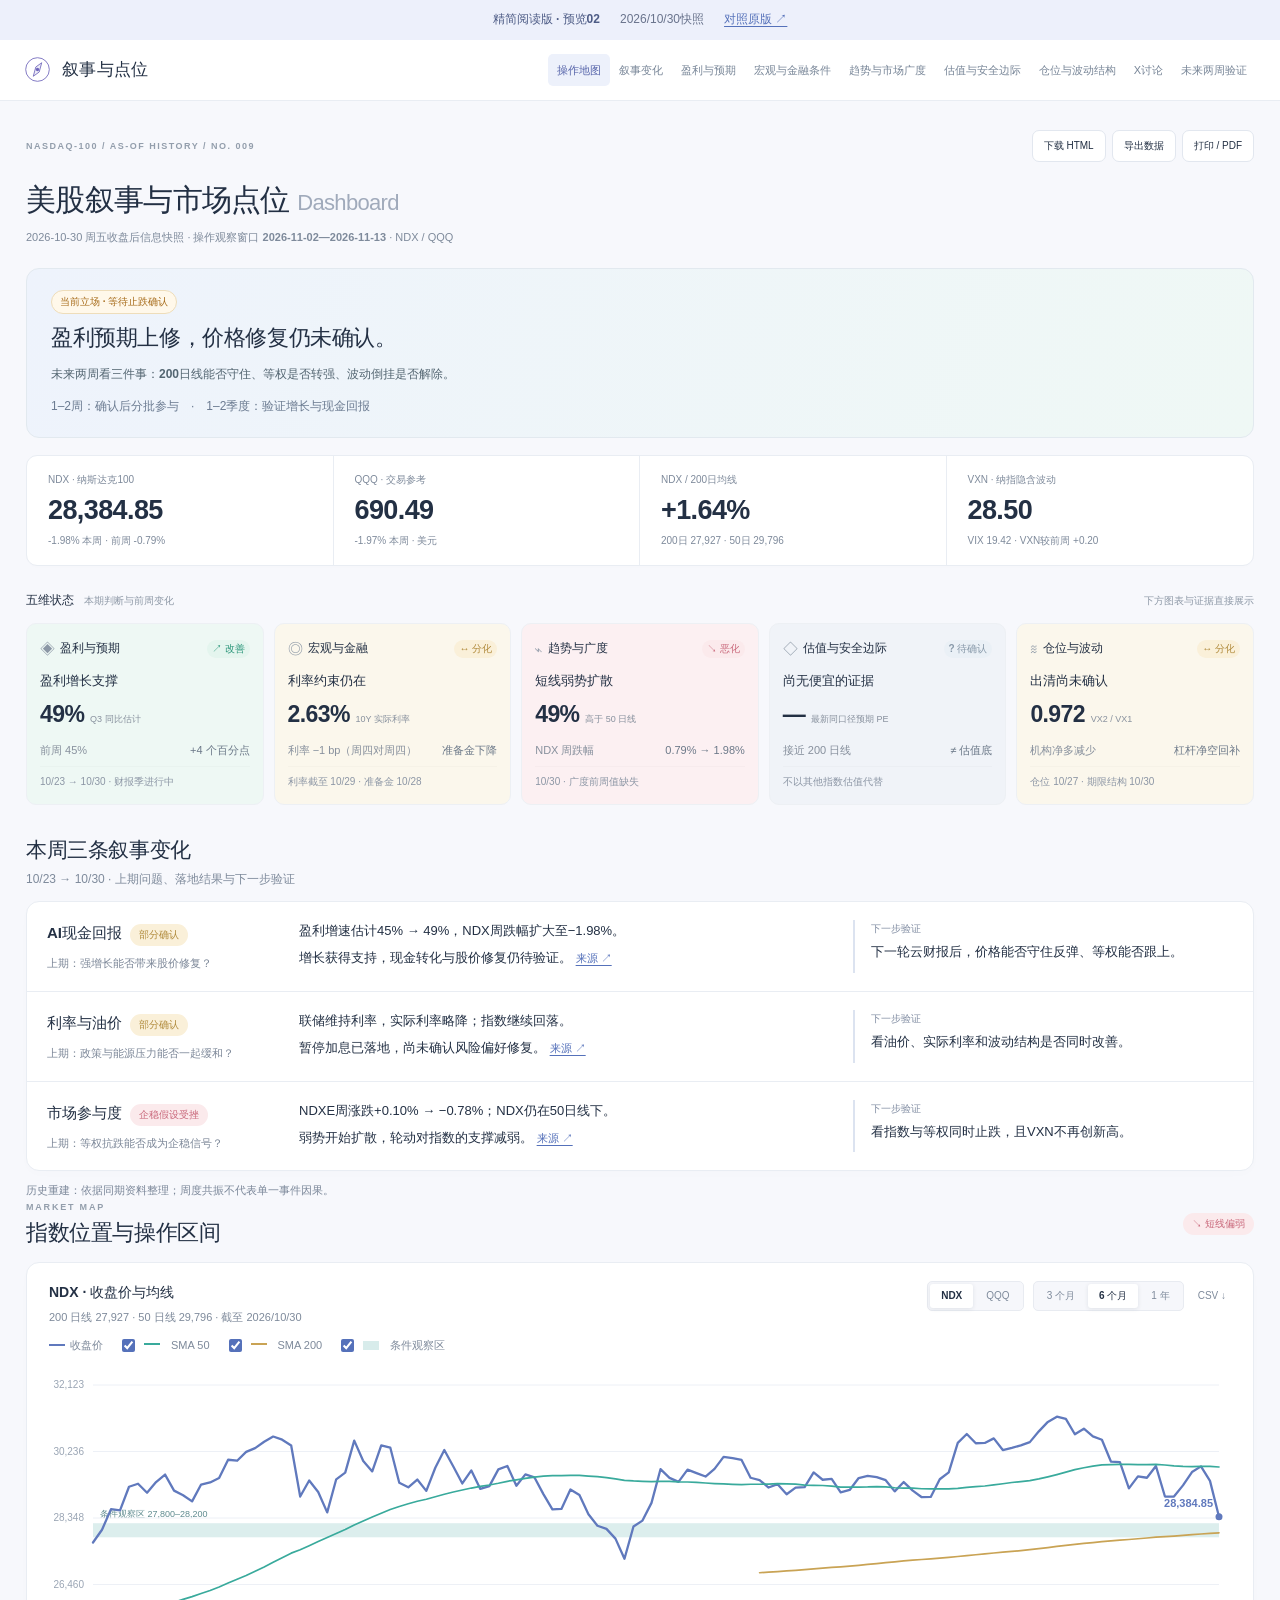
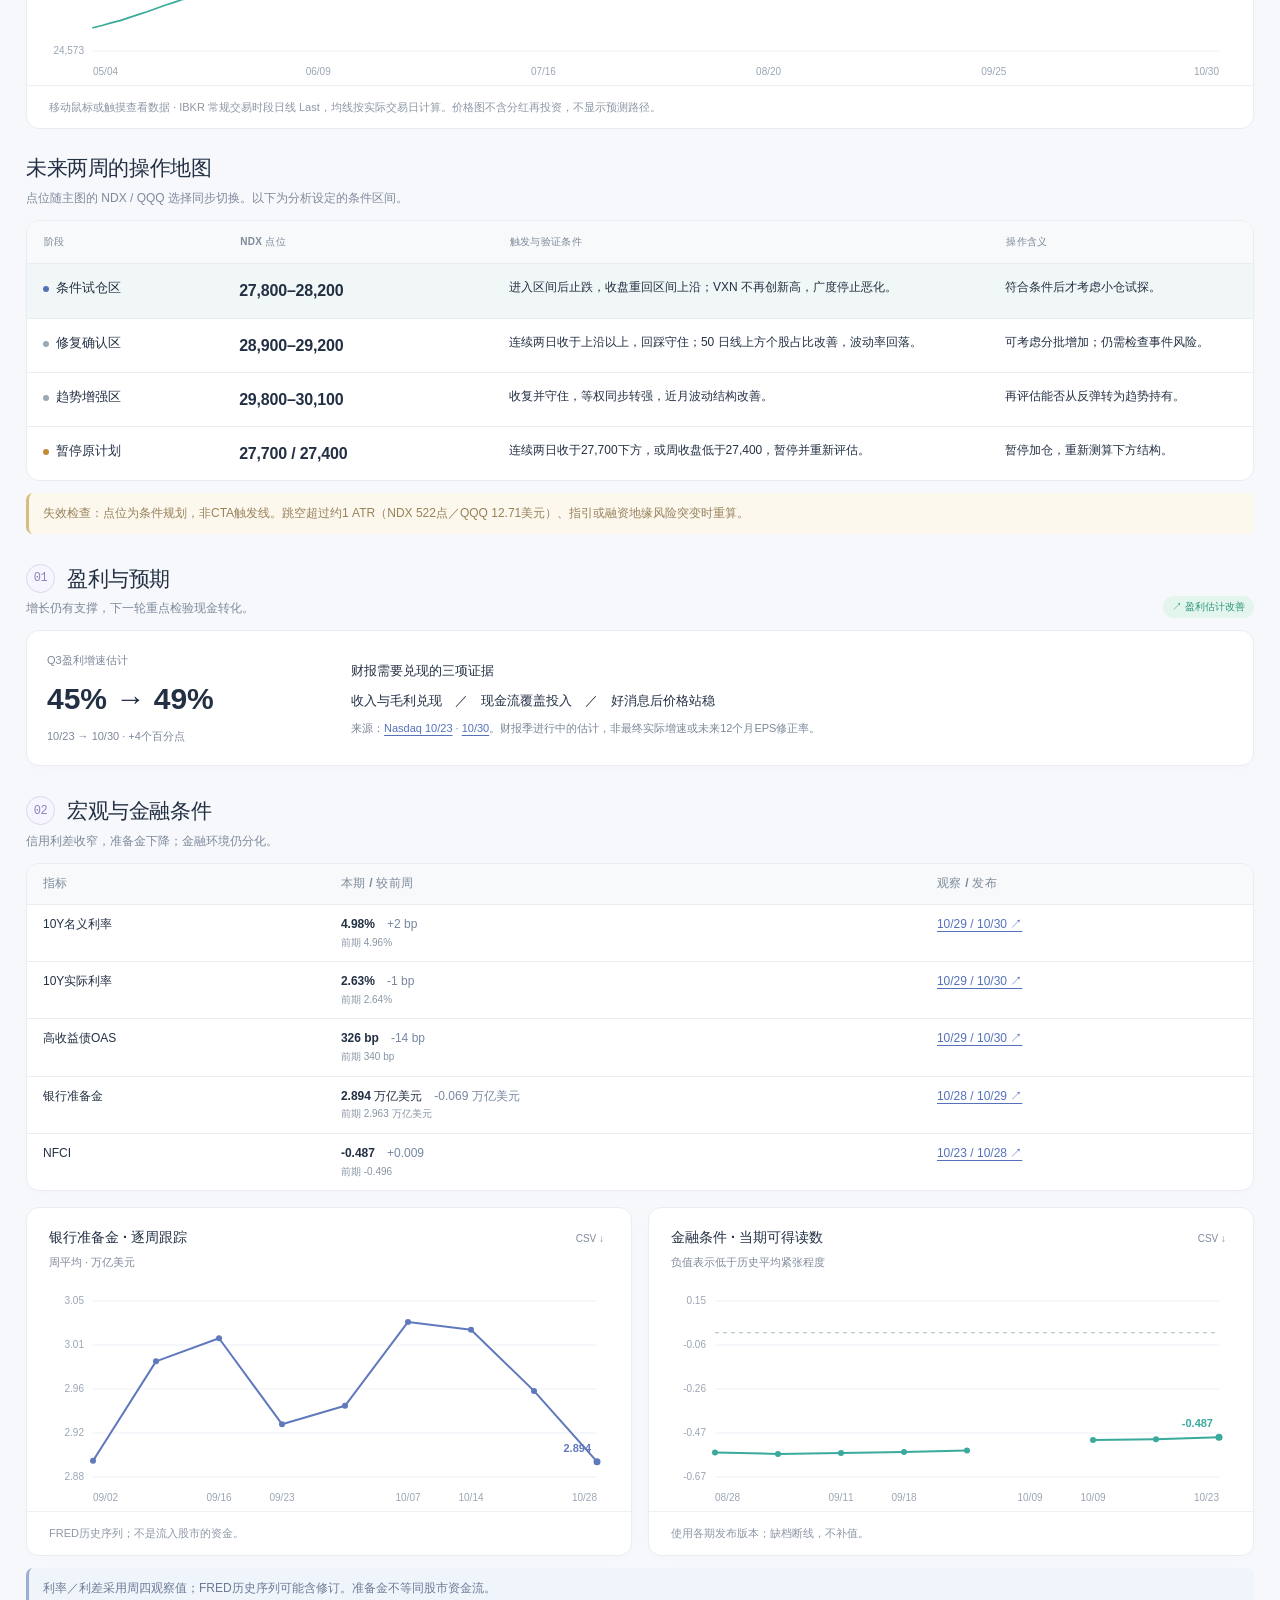
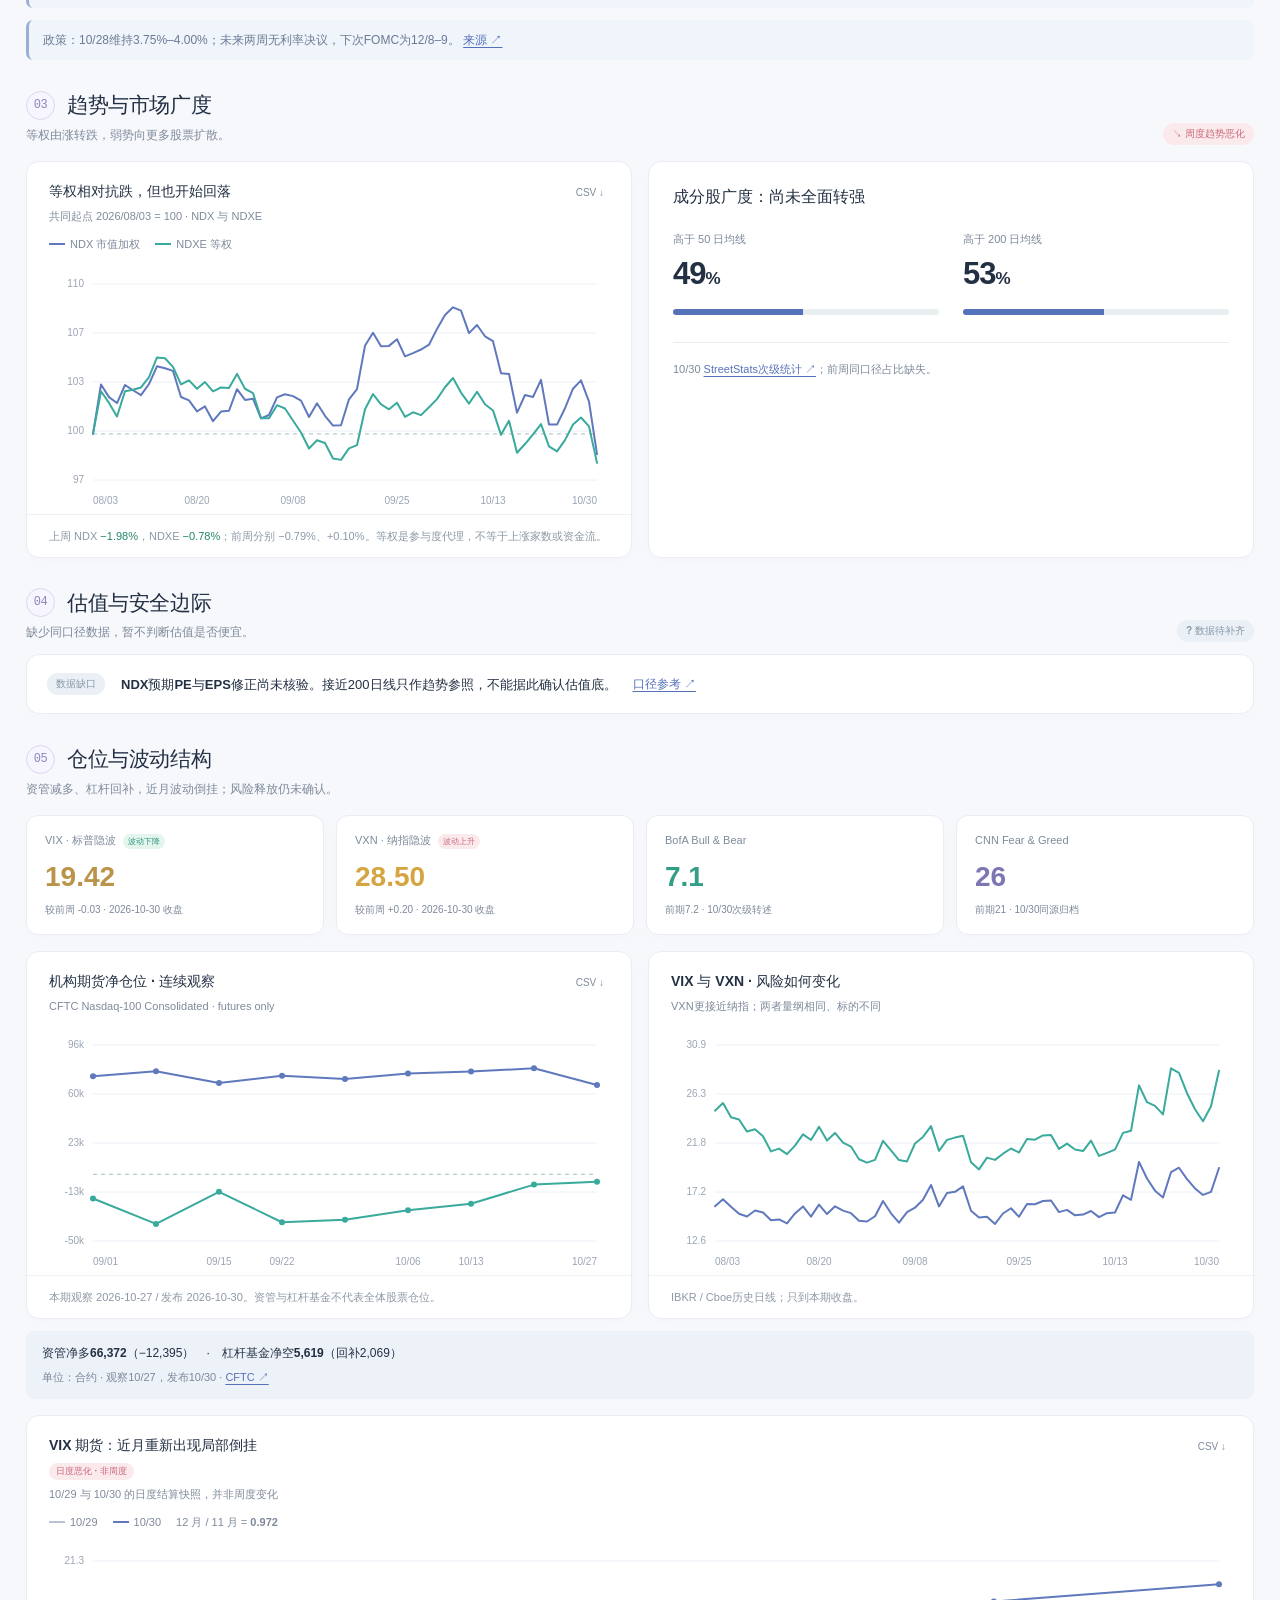
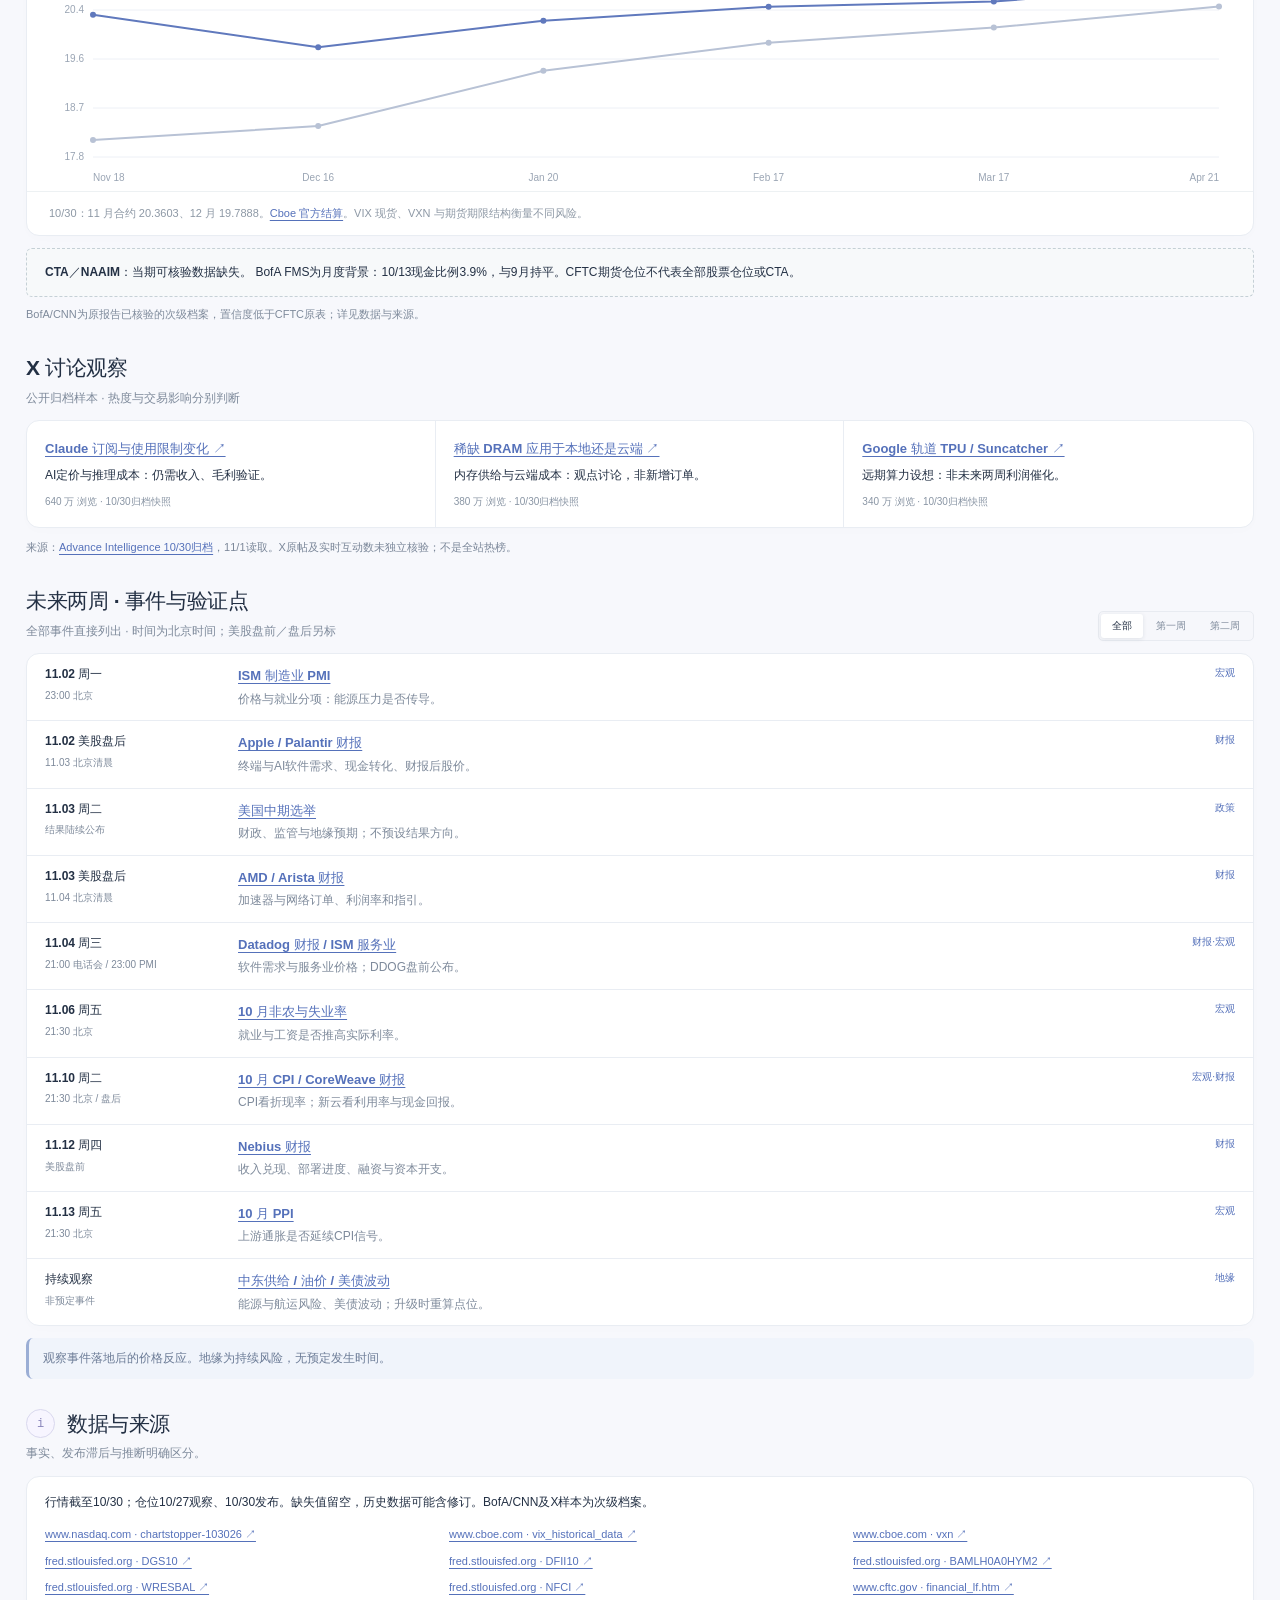
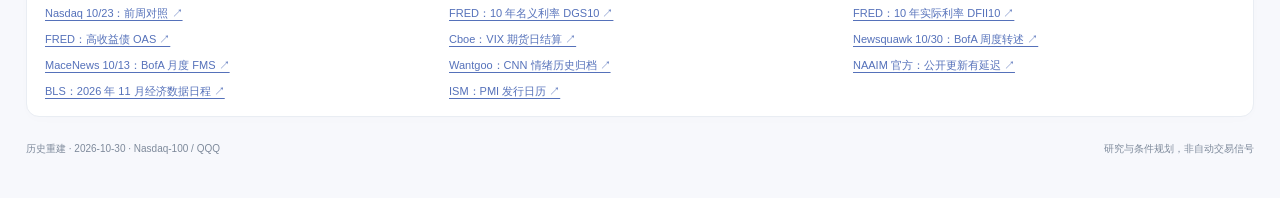
==== commit f9105e5a: "Simplify preview with visible summaries and public source links" ====
--- a/preview-compact.html
+++ b/preview-compact.html
@@ -1,5 +1,5 @@
 <!doctype html>
-<html lang="zh-CN"><head><meta charset="utf-8"><meta name="viewport" content="width=device-width, initial-scale=1, viewport-fit=cover"><meta name="color-scheme" content="light"><meta name="description" content="纳指叙事与点位跟踪：五个维度、关键数据图表与未来一至两周的操作条件。"><title>美股叙事与市场点位 Dashboard · 2026-10-30</title>
+<html lang="zh-CN"><head><meta charset="utf-8"><meta name="viewport" content="width=device-width, initial-scale=1, viewport-fit=cover"><meta name="color-scheme" content="light"><meta name="description" content="纳指叙事与点位跟踪：五个维度、关键数据图表与未来一至两周的操作条件。"><title>精简阅读预览 · 美股叙事与市场点位</title>
 <style>
 :root{--ink:#172c3c;--muted:#677682;--teal:#087e83;--teal-soft:#eaf4f3;--amber:#a76c1b;--amber-soft:#fcf2df;--down:#21856c;--up:#c6504f;--line:#dce3e7;--paper:#fff;--bg:#f3f5f6;--nav:#112532;--radius:9px;font-family:Inter,-apple-system,BlinkMacSystemFont,"Segoe UI","PingFang SC","Microsoft YaHei",sans-serif;font-synthesis:none;color:var(--ink);background:var(--bg)}*{box-sizing:border-box}html{scroll-behavior:smooth;scroll-padding-top:28px}body{margin:0;font-size:14px;line-height:1.65}button,input,select{font:inherit}button,a{touch-action:manipulation}a{color:var(--teal);text-underline-offset:3px}button{cursor:pointer}button:focus-visible,a:focus-visible,input:focus-visible{outline:3px solid #43adae;outline-offset:3px}h1,h2,h3,p{margin:0}h1{font-weight:650;line-height:1.3;font-size:clamp(28px,3vw,40px);letter-spacing:-1px}h2{font-size:23px;line-height:1.4;letter-spacing:-.4px}h3{font-size:16px}small{font-size:11px}.mono,.value,.num{font-variant-numeric:tabular-nums;font-feature-settings:"tnum"}.sidebar{width:220px;background:var(--nav);position:fixed;inset:0 auto 0 0;padding:32px 24px;display:flex;flex-direction:column;z-index:20;color:#dde5e9}.brand{display:flex;align-items:center;gap:11px;font-size:19px;font-weight:650;letter-spacing:1px}.brand svg{width:32px;color:#68c6be}.eyebrow{font-size:10px;letter-spacing:2px;text-transform:uppercase;color:var(--muted);font-weight:650}.sidebar .eyebrow{color:#8096a4;margin-top:13px;letter-spacing:1.4px}.side-caption{font-size:11px;color:#8399a6;border-top:1px solid #2a3e4c;padding-top:21px;margin-top:28px}.nav{display:grid;gap:4px;margin-top:19px}.nav a{display:flex;gap:12px;align-items:center;padding:10px 9px;border-radius:5px;text-decoration:none;color:#b9c9d2;font-size:13px;white-space:nowrap}.nav a span{font:11px ui-monospace,monospace;color:#708996}.nav a.active,.nav a:hover{background:#243e4c;color:white}.nav a.active span{color:#74c5bf}.side-foot{margin-top:auto;font-size:11px;color:#91a5af;padding-top:24px}.side-dot{display:inline-block;width:6px;height:6px;background:#73bdb2;border-radius:50%;margin-right:5px}.main{margin-left:220px;max-width:1600px;padding:35px 42px 40px}.topbar{display:flex;justify-content:space-between;align-items:center;gap:15px;margin-bottom:24px}.topbar .eyebrow{letter-spacing:1.5px}.actions{display:flex;gap:7px}.btn{padding:7px 12px;border:1px solid #d4dde2;background:#fff;color:var(--ink);font-size:12px;border-radius:5px;white-space:nowrap}.btn:hover{background:#eaf1f3}.btn svg{width:13px;height:13px;vertical-align:-2px;margin-right:5px}.report-date{font-size:12px;color:var(--muted);margin-top:9px}.hero{background:var(--paper);border:1px solid var(--line);border-top:3px solid var(--teal);padding:28px 30px;display:grid;grid-template-columns:1fr 270px;gap:35px;margin-top:23px}.hero h2{font-size:22px;margin:10px 0}.hero p{color:#536571;max-width:820px;font-size:14px}.label{display:inline-flex;align-items:center;gap:6px;border-radius:4px;font-size:11px;padding:3px 8px;font-weight:600}.label.amber{background:var(--amber-soft);color:var(--amber)}.label.teal{background:var(--teal-soft);color:var(--teal)}.label.gray{background:#edf1f3;color:#647480}.hero-aside{border-left:1px solid var(--line);padding-left:25px;display:flex;flex-direction:column;justify-content:center;gap:12px}.hero-aside b{display:block;font-size:13px}.hero-aside p{font-size:12px}.metrics{display:grid;grid-template-columns:repeat(4,minmax(0,1fr));border:1px solid var(--line);background:var(--paper);margin:18px 0 30px}.metric{padding:19px 20px;border-right:1px solid var(--line)}.metric:last-child{border:0}.metric .key{font-size:11px;color:var(--muted)}.metric .value{font-size:29px;font-weight:620;line-height:1.4;letter-spacing:-.6px;margin:3px 0}.metric .sub{font-size:11px;color:var(--muted)}.down{color:var(--down)}.up{color:var(--up)}.section{margin-top:34px;scroll-margin-top:24px}.section-head{display:flex;justify-content:space-between;align-items:flex-end;gap:15px;margin-bottom:15px}.section-head h2{display:flex;align-items:center;gap:12px}.section-head .index{font:12px ui-monospace,monospace;color:var(--teal);border:1px solid #adc9cc;border-radius:50%;width:29px;height:29px;display:inline-flex;align-items:center;justify-content:center}.section-sub{font-size:12px;color:var(--muted);margin-top:5px}.card{background:var(--paper);border:1px solid var(--line);border-radius:var(--radius);overflow:hidden}.pad{padding:22px 24px}.grid2{display:grid;grid-template-columns:1fr 1fr;gap:16px}.grid3{display:grid;grid-template-columns:repeat(3,1fr);gap:16px}.chart-head{padding:19px 22px 0;display:flex;justify-content:space-between;align-items:flex-start;gap:12px}.chart-head p{color:var(--muted);font-size:11px;margin-top:4px}.chart{height:290px;position:relative;padding:5px 10px 0;min-width:0}.chart.tall{height:370px}.chart.short{height:230px}.chart svg{width:100%;height:100%;display:block;overflow:visible}.chart .tooltip{position:absolute;pointer-events:none;z-index:5;top:20px;background:#102937ed;color:#fff;padding:9px 12px;border-radius:5px;font-size:11px;min-width:140px;box-shadow:0 6px 25px #172c3c15;display:none;line-height:1.8}.chart-caption{border-top:1px solid #edf1f3;padding:12px 22px;color:var(--muted);font-size:11px}.chart-caption a{font-size:11px}.legend{display:flex;align-items:center;gap:15px;padding:10px 22px 0;flex-wrap:wrap;font-size:11px;color:var(--muted)}.swatch{display:inline-block;width:16px;height:2px;margin:0 5px 3px 0;background:var(--ink)}.swatch.teal{background:var(--teal)}.swatch.amber{background:#ce9238}.swatch.light{background:#91a9b7}.swatch.zone{height:9px;background:#d8eceb;margin-bottom:0}.segments{display:flex;border:1px solid #d6dfe4;border-radius:5px;padding:2px;gap:2px;background:#f5f7f8}.segments button{border:0;border-radius:3px;background:transparent;padding:4px 11px;font-size:11px;color:var(--muted)}.segments button[aria-pressed=true]{background:white;color:var(--ink);box-shadow:0 1px 4px #132b3a1a;font-weight:600}.chart-tools{display:flex;gap:9px;align-items:center;flex-wrap:wrap}.note{background:#edf5f4;border-left:3px solid var(--teal);padding:13px 16px;font-size:12px;color:#3b6268;margin-top:14px}.note.warn{background:#fcf6e9;border-color:#c18d38;color:#795f36}.insight{font-size:13px;margin-top:12px;color:#516472}.insight strong{color:var(--ink)}.table-scroll{overflow:auto}table{width:100%;border-collapse:collapse;text-align:left;font-size:12px}th{font-size:10px;color:var(--muted);font-weight:600;letter-spacing:.3px;background:#f7f9fa}th,td{padding:13px 17px;border-bottom:1px solid #e8edef;vertical-align:top}tbody tr:last-child td{border-bottom:0}td strong{font-size:13px}.action-table th:first-child{width:16%}.action-table th:nth-child(2){width:22%}.action-table td{padding-top:16px;padding-bottom:16px}.action-table .level{display:block;font-size:17px;white-space:nowrap;font-weight:600;letter-spacing:-.2px}.action-table .explain{color:var(--muted);font-size:11px;display:block;margin-top:2px}.action-table tr.active-row{background:#f0f7f6}.step-dot{display:inline-block;width:6px;height:6px;border-radius:50%;background:var(--teal);margin-right:7px}.step-dot.amber{background:#c28b36}.step-dot.gray{background:#9aa9b2}.mini-kpis{display:grid;grid-template-columns:1fr 1fr;gap:24px;margin-top:19px}.mini-kpis .value{font-size:31px;letter-spacing:-1px;font-weight:600}.mini-kpis .key{font-size:11px;color:var(--muted)}.bar-track{background:#e9eef0;height:6px;border-radius:4px;overflow:hidden;margin:10px 0}.bar-track>i{display:block;height:100%;background:var(--teal)}.delta{font-size:11px;color:var(--muted);margin-top:8px}.earnings-flow{display:grid;grid-template-columns:1fr 38px 1fr;align-items:center;text-align:center;margin:24px 0 10px}.earnings-flow .value{font-size:42px;letter-spacing:-1.5px;font-weight:650}.earnings-flow .key{font-size:11px;color:var(--muted)}.arrow{color:#91a4ad;font-size:25px}.text-list{display:grid;gap:14px}.text-list div{border-bottom:1px solid #e7ecef;padding-bottom:13px}.text-list div:last-child{border-bottom:0;padding-bottom:0}.text-list b{display:block;font-size:13px;margin-bottom:3px}.text-list p{font-size:12px;color:var(--muted)}.slider-row{margin:17px 0}.slider-label{display:flex;justify-content:space-between;font-size:12px}.slider-label output{font-weight:650}input[type=range]{width:100%;accent-color:var(--teal);margin:10px 0 0}.sensitivity{display:grid;grid-template-columns:1fr 1fr;gap:15px;align-items:center}.sensitivity-out{background:#f4f7f8;padding:20px;text-align:center;border-radius:6px}.sensitivity-out .value{font-size:40px;line-height:1.3;font-weight:650}.sensitivity-out p{font-size:11px;color:var(--muted)}.scenarios{display:grid;grid-template-columns:repeat(3,1fr);gap:16px;margin-top:16px}.scenario{border-top:3px solid #b1c3cd}.scenario:first-child{border-color:#bd924c}.scenario:nth-child(2){border-color:var(--teal)}.scenario h3{font-size:14px;margin:8px 0}.scenario p{font-size:12px;color:var(--muted)}.scenario .rule{margin-top:12px;padding-top:12px;border-top:1px solid var(--line);font-size:12px;color:var(--ink)}.sentiment-grid{display:grid;grid-template-columns:repeat(4,1fr);gap:1px;background:var(--line);border:1px solid var(--line);border-radius:7px;overflow:hidden;margin-top:16px}.sentiment{padding:18px 20px;background:white}.sentiment .value{font-size:29px;font-weight:620}.sentiment .key{font-size:11px;color:var(--muted)}.sentiment .range{height:4px;border-radius:3px;background:linear-gradient(90deg,#849caa,#d2b775,#bd8d51);position:relative;margin:12px 0 8px}.sentiment .range i{position:absolute;top:-3px;height:10px;width:3px;background:#213e4e}.sentiment small{color:var(--muted);display:block;line-height:1.5}.gap{padding:14px 18px;border:1px dashed #c5d0d6;background:#f7f9fa;font-size:12px;border-radius:6px;margin-top:12px}.gap strong{color:var(--ink)}.narrative-row{display:grid;grid-template-columns:1.05fr 1.5fr .9fr;gap:20px;padding:20px 23px;border-bottom:1px solid var(--line)}.narrative-row:last-child{border-bottom:0}.narrative-row h3{font-size:14px}.narrative-row p{font-size:12px;color:var(--muted)}.narrative-row .number{font-size:10px;color:var(--teal);letter-spacing:1px;margin-bottom:6px}.xpost{padding:18px 21px;border-bottom:1px solid var(--line);display:grid;grid-template-columns:1fr 180px;gap:25px;align-items:center}.xpost:last-child{border-bottom:0}.xpost .author{font-size:11px;color:var(--muted);margin-top:3px}.xpost p{font-size:12px;margin-top:8px;color:var(--muted)}.xpost h3{font-size:14px}.heat-value{font-size:23px;font-weight:600}.heat-value span{font-size:10px;font-weight:400;color:var(--muted)}.heat-bar{height:5px;background:#edf1f3;margin-top:8px}.heat-bar i{display:block;height:100%;background:#709fa7}.event-row{display:grid;grid-template-columns:135px 1fr 82px;gap:15px;padding:17px 22px;border-bottom:1px solid var(--line)}.event-row:last-child{border:0}.event-date{font-weight:600;font-size:12px}.event-time{font-size:10px;color:var(--muted);margin-top:3px}.event-row h3{font-size:13px}.event-row p{font-size:12px;color:var(--muted);margin-top:3px}.event-kind{font-size:10px;text-align:right;color:var(--teal)}details{border:1px solid var(--line);background:white;border-radius:6px;margin-top:12px}summary{padding:15px 19px;cursor:pointer;font-size:12px;font-weight:600}details .detail-content{padding:0 20px 20px;font-size:12px;color:var(--muted)}.sources{display:grid;grid-template-columns:1fr 1fr;gap:10px 24px;margin:10px 0}.sources a{font-size:11px}.footer{font-size:11px;color:var(--muted);padding:24px 0 0;display:flex;justify-content:space-between;gap:20px}.toast{position:fixed;bottom:25px;left:calc(50% + 80px);transform:translateX(-50%);background:#163342;color:#fff;font-size:12px;padding:10px 17px;border-radius:6px;z-index:100;box-shadow:0 4px 20px #142c3b33}.hide{display:none!important}.check-legend{font-size:11px;color:var(--muted);display:flex;gap:6px;align-items:center;cursor:pointer}.check-legend input{accent-color:var(--teal)}.quality-key{font-size:10px;letter-spacing:1px;color:var(--muted)}.divider{height:1px;background:var(--line);margin:17px 0}.download-mini{border:0;background:transparent;font-size:10px;color:var(--muted);padding:5px}.download-mini:hover{color:var(--teal)}
 @media(min-width:1700px){.main{margin-left:240px;margin-right:auto;padding:40px 55px}.sidebar{width:240px}}
@@ -52,42 +52,45 @@
 }
 @media(max-width:360px){.main{padding:16px 12px 30px}.metric .value{font-size:22px}.pulse-grid{grid-template-columns:1fr}.pulse-card:last-child{grid-column:auto}.sentiment-grid{grid-template-columns:1fr}.mobile-cards td{grid-template-columns:76px minmax(0,1fr)}.chart-tools{gap:5px}.segments button{padding:8px}.chart.tall{height:300px}}
 @media(prefers-reduced-motion:reduce){html{scroll-behavior:auto}.pulse-card{transition:none}}
-</style><style>.preview-banner{background:#edf0ff;border-bottom:1px solid #d9dcf3;padding:12px 24px;text-align:center;color:#555a88;font-size:13px}.preview-banner a{margin-left:20px}details.preview-fold{border:1px solid #dfe5ed;border-radius:10px;background:#fff;margin:14px 0;padding:0 18px}details.preview-fold>summary{cursor:pointer;padding:15px 0;font-size:13px;font-weight:600;color:#586b84}details.preview-fold[open]>summary{border-bottom:1px solid #e9edf2;margin-bottom:15px}.preview-fold .card{border:0;box-shadow:none}.chain-card{display:flex;flex-direction:column}.chain-card .preview-fold{margin-top:auto}.chain-step{line-height:1.8}.preview-intro{padding:18px 22px;background:#fff;border:1px solid #e1e6ed;border-radius:10px;margin-bottom:16px}.preview-hidden{display:none!important}.scenarios{margin-top:12px}.hero-aside{display:none}.hero{grid-template-columns:1fr}.hero p{max-width:none}@media(max-width:800px){.preview-banner{padding:12px;font-size:12px}.preview-banner a{display:block;margin:4px 0}}</style></head><body>
-<aside class="sidebar"><div class="brand"><svg viewBox="0 0 32 32" fill="none" aria-hidden="true"><circle cx="16" cy="16" r="14" stroke="currentColor"/><path d="m21 8-3 11-7 5 3-11z" stroke="currentColor" fill="currentColor" fill-opacity=".12"/><circle cx="16" cy="16" r="2" fill="currentColor"/></svg>叙事与点位</div><div class="eyebrow">Narrative & Levels</div><div class="side-caption">未来 1–2 周 · 操作跟踪</div><nav class="nav" aria-label="报告导航"><a class="active" href="#overview"><span>00</span>操作地图</a><a href="#verification"><span>↻</span>跨周验证</a><a href="#earnings"><span>01</span>盈利与预期</a><a href="#macro"><span>02</span>宏观与金融条件</a><a href="#trend"><span>03</span>趋势与市场广度</a><a href="#valuation"><span>04</span>估值与安全边际</a><a href="#position"><span>05</span>仓位与波动结构</a><a href="#narrative"><span>06</span>叙事与 X 讨论</a><a href="#calendar"><span>07</span>未来两周验证</a></nav><div class="side-foot"><span class="side-dot"></span>收盘快照 · 非实时行情<br>行情截止 2026.10.30<br><br>研究范围 NDX / QQQ<br>方向背景 1–2 个季度<br><br>独立于原有周报</div></aside>
+</style><style id="scan-preview-css">
+.preview-banner{display:flex;justify-content:center;gap:20px;padding:10px 18px;background:#edf0fb;color:#69738c;font-size:12px}.preview-banner b{color:#4e5c86}.hero{grid-template-columns:1fr;padding:20px 24px}.hero h2{margin:9px 0;font-size:22px}.hero .horizon{margin-top:10px;color:#6b7b91;font-size:12px}.pulse-card{padding:13px}.pulse-state{margin:8px 0 5px}.pulse-foot{margin-top:7px;padding-top:7px;font-size:10px}.pulse-compare{font-size:11px}.pulse-top>b{font-size:12px}.pulse-top .state-badge{font-size:10px}.section{margin-top:30px}.section-head{margin-bottom:12px}.section-sub{font-size:12px;line-height:1.7}.fineprint{font-size:11px;color:#7b8799;line-height:1.7;margin-top:10px}.source-inline{font-size:11px;white-space:nowrap}
+.scan-row{display:grid;grid-template-columns:230px minmax(0,1.4fr) minmax(0,1fr);gap:22px;padding:18px 20px;border-bottom:1px solid var(--line);font-size:13px;line-height:1.7}.scan-row:last-child{border:0}.scan-row h3{font-size:15px;display:inline;margin-right:8px}.scan-row .state-badge{font-size:10px}.scan-row .prior{font-size:11px;margin-top:8px;color:#7c8798}.scan-row .verdict{font-weight:600;margin-top:5px}.next-check{border-left:2px solid #dce3f0;padding-left:16px}.next-check>span{font-size:10px;color:#7f8ba1;display:block;margin-bottom:4px}.note{padding:10px 14px;margin-top:12px;font-size:12px;line-height:1.7}.scan-earnings{display:grid;grid-template-columns:280px 1fr;align-items:center;gap:24px;padding:20px}.scan-number>span,.scan-number>small{display:block;color:#7d889a;font-size:11px}.scan-number strong{font-size:30px;display:block;margin:4px 0}.scan-earnings b{font-size:13px}.scan-earnings p{font-size:13px;margin-top:8px}.scan-earnings .fineprint{font-size:11px}.scan-macro-table td,.scan-macro-table th{padding:10px 16px;font-size:12px}.scan-macro-table small{display:block;color:#8894a3;font-size:10px}.row-change{margin-left:12px;color:#7787a0}.scan-valuation{display:flex;gap:16px;align-items:center;padding:18px 20px;font-size:13px}.scan-valuation a{white-space:nowrap;font-size:12px}.scan-position-line{padding:13px 16px;background:#edf2f9;border-radius:8px;font-size:12px;margin-top:12px}.scan-position-line>span{display:block;font-size:11px;color:#7d899a;margin-top:4px}.sentiment{padding:15px 18px}.sentiment .value{font-size:28px;margin-top:5px}.chart{height:260px}.chart.tall{height:330px}.chart.short{height:240px}.chart-caption{font-size:11px;line-height:1.65}.chart-head h3{font-size:14px}.chart-head p{font-size:11px}.scan-social{display:grid;grid-template-columns:repeat(3,minmax(0,1fr))}.scan-social>div{padding:16px 18px;border-right:1px solid var(--line)}.scan-social>div:last-child{border:0}.scan-social a{font-size:13px}.scan-social p{font-size:12px;margin-top:6px}.scan-social small{display:block;font-size:10px;color:#8995a4;margin-top:8px}.event-row{padding:11px 18px;grid-template-columns:175px 1fr 90px;gap:18px}.event-row h3{font-size:13px}.event-row p{font-size:12px;margin-top:3px}.event-date{font-size:12px}.event-time{font-size:10px}.scan-method{padding:16px 18px;font-size:12px}.scan-source-list{display:grid;grid-template-columns:repeat(3,minmax(0,1fr));gap:8px 22px;margin-top:13px}.scan-source-list a{font-size:11px;overflow-wrap:anywhere}.action-table td{font-size:12px;line-height:1.7;padding:13px 16px}.action-table .level{font-size:16px}
+@media(max-width:900px){.scan-row{grid-template-columns:180px 1fr}.next-check{grid-column:2}.scan-earnings{grid-template-columns:220px 1fr}.scan-source-list{grid-template-columns:1fr 1fr}}
+@media(max-width:800px){.preview-banner{flex-wrap:wrap;gap:4px 12px;font-size:11px}.main{padding:18px 14px}.hero{padding:18px}.hero h2{font-size:21px}.hero p{font-size:14px}.hero .horizon{font-size:12px}.scan-row{grid-template-columns:1fr;gap:10px;padding:17px}.scan-row .prior{margin-top:6px;font-size:12px}.scan-row p{font-size:13px}.scan-row h3{font-size:15px}.next-check{grid-column:auto;padding-left:11px}.next-check>span{display:inline;margin-right:8px;font-size:11px}.next-check p{display:inline}.scan-earnings{grid-template-columns:1fr;gap:14px;padding:18px}.scan-number strong{font-size:28px}.scan-valuation{flex-wrap:wrap;padding:16px;gap:8px}.scan-social{grid-template-columns:1fr}.scan-social>div{border-right:0;border-bottom:1px solid var(--line)}.scan-social p{font-size:13px}.scan-social small{font-size:11px}.event-row{display:grid!important;grid-template-columns:94px minmax(0,1fr);gap:12px;padding:12px}.event-date{font-size:12px}.event-time{font-size:11px}.event-row h3{font-size:13px}.event-row p{font-size:12px;line-height:1.7}.event-kind{display:none}.scan-source-list{grid-template-columns:1fr;gap:8px}.chart{height:270px}.chart.tall{height:310px}.chart.short{height:250px}
+.scan-macro-table{display:table!important;width:100%;min-width:0!important;table-layout:fixed}.scan-macro-table thead{display:table-header-group!important}.scan-macro-table tbody{display:table-row-group!important}.scan-macro-table tr{display:table-row!important;border:0!important;padding:0!important}.scan-macro-table td,.scan-macro-table th{display:table-cell!important;padding:10px 8px!important;border-bottom:1px solid var(--line)!important;font-size:11px!important;overflow-wrap:anywhere}.scan-macro-table td::before{display:none!important}.scan-macro-table th:nth-child(1){width:27%}.scan-macro-table th:nth-child(2){width:43%}.scan-macro-table th:nth-child(3){width:30%}.row-change{display:block;margin:2px 0}.scan-action-table{display:block!important}.scan-action-table tbody{display:block!important}.scan-action-table thead{display:none!important}.scan-action-table tr{display:grid!important;grid-template-columns:1fr 1.2fr;gap:8px 12px;padding:15px!important}.scan-action-table td{display:block!important;border:0!important;padding:0!important;font-size:13px!important}.scan-action-table td::before{display:none!important}.scan-action-table .price-cell{text-align:right}.scan-action-table .condition-cell,.scan-action-table .meaning-cell{grid-column:1/-1}.scan-action-table .meaning-cell{font-size:12px!important;color:#6d819e}.action-table .level{font-size:16px}}
+</style></head><body>
+<div class="preview-banner"><b>精简阅读版 · 预览02</b><span>2026/10/30快照</span><a href="./#week=2026-10-30">对照原版 ↗</a></div><aside class="sidebar"><div class="brand"><svg viewbox="0 0 32 32" fill="none" aria-hidden="true"><circle cx="16" cy="16" r="14" stroke="currentColor"></circle><path d="m21 8-3 11-7 5 3-11z" stroke="currentColor" fill="currentColor" fill-opacity=".12"></path><circle cx="16" cy="16" r="2" fill="currentColor"></circle></svg>叙事与点位</div><div class="eyebrow">Narrative &amp; Levels</div><div class="side-caption">未来 1–2 周 · 操作跟踪</div><nav class="nav" aria-label="报告导航"><a class="active" href="#overview"><span>00</span>操作地图</a><a href="#verification">叙事变化</a><a href="#earnings"><span>01</span>盈利与预期</a><a href="#macro"><span>02</span>宏观与金融条件</a><a href="#trend"><span>03</span>趋势与市场广度</a><a href="#valuation"><span>04</span>估值与安全边际</a><a href="#position"><span>05</span>仓位与波动结构</a><a href="#narrative">X讨论</a><a href="#calendar"><span>07</span>未来两周验证</a></nav><div class="side-foot"><span class="side-dot"></span>收盘快照 · 非实时行情<br>行情截止 2026.10.30<br><br>研究范围 NDX / QQQ<br>方向背景 1–2 个季度<br><br>独立于原有周报</div></aside>
 <main class="main">
 <div class="topbar"><div class="eyebrow">Nasdaq-100 / As-of History / No. 009</div><div class="actions"><button class="btn" id="download-html">下载 HTML</button><button class="btn" id="export-data">导出数据</button><button class="btn" id="print">打印 / PDF</button></div></div>
 <header id="overview"><h1>美股叙事与市场点位 <span class="dashboard-word">Dashboard</span></h1><div class="report-date">2026-10-30 周五收盘后信息快照 · 操作观察窗口 <strong>2026-11-02—2026-11-13</strong> · NDX / QQQ</div></header>
-<div class="hero"><div><span class="label amber">当前立场：等待止跌确认</span><h2>盈利预期仍强，市场先审视现金回报。</h2><p>纳指连续三周回落，50 日线下方的反弹仍需验证。未来两周重点看：200 日线附近能否稳住、等权表现能否改善，以及近月波动率倒挂是否解除。<strong>接近观察区，只代表开始观察；不自动触发买入。</strong></p></div><div class="hero-aside"><div><b>1–2 周：先确认，再扩大风险</b><p>趋势、广度与波动结构优先。</p></div><div><b>1–2 季度：需求与回报分开验证</b><p>盈利增长支撑仍在，融资与资本开支压力未消失。</p></div></div></div>
-<div class="metrics"><div class="metric"><div class="key">NDX · 纳斯达克100</div><div class="value">28,384.85</div><div class="sub">-1.98% 本周 · 前周 -0.79%</div></div><div class="metric"><div class="key">QQQ · 交易参考</div><div class="value">690.49</div><div class="sub">-1.97% 本周 · 美元</div></div><div class="metric"><div class="key">NDX / 200日均线</div><div class="value">+1.64%</div><div class="sub">200日 27,927 · 50日 29,796</div></div><div class="metric"><div class="key">VXN · 纳指隐含波动</div><div class="value">28.50</div><div class="sub">VIX 19.42 · VXN较前周 +0.20</div></div></div><div class="pulse-heading"><div><span class="pulse-mark">●</span> 五维市场状态 <span class="pulse-caption">颜色看现状 · 标识看变化</span></div><span class="pulse-caption">点击查看证据 ↓</span></div><div class="pulse-grid">
+<div class="hero"><div><span class="label amber">当前立场 · 等待止跌确认</span><h2>盈利预期上修，价格修复仍未确认。</h2><p>未来两周看三件事：<b>200日线能否守住、等权是否转强、波动倒挂是否解除。</b></p><p class="horizon">1–2周：确认后分批参与　·　1–2季度：验证增长与现金回报</p></div></div>
+<div class="metrics"><div class="metric"><div class="key">NDX · 纳斯达克100</div><div class="value">28,384.85</div><div class="sub">-1.98% 本周 · 前周 -0.79%</div></div><div class="metric"><div class="key">QQQ · 交易参考</div><div class="value">690.49</div><div class="sub">-1.97% 本周 · 美元</div></div><div class="metric"><div class="key">NDX / 200日均线</div><div class="value">+1.64%</div><div class="sub">200日 27,927 · 50日 29,796</div></div><div class="metric"><div class="key">VXN · 纳指隐含波动</div><div class="value">28.50</div><div class="sub">VIX 19.42 · VXN较前周 +0.20</div></div></div><div class="pulse-heading"><span>五维状态 <span class="pulse-caption">本期判断与前周变化</span></span><span class="pulse-caption">下方图表与证据直接展示</span></div><div class="pulse-grid">
 <a class="pulse-card good" href="#earnings"><div class="pulse-top"><span>◈</span><b>盈利与预期</b><i class="state-badge improve">↗ 改善</i></div><div class="pulse-state">盈利增长支撑</div><div class="pulse-number">49% <span>Q3 同比估计</span></div><div class="pulse-compare">前周 45% <b>+4 个百分点</b></div><div class="pulse-foot">10/23 → 10/30 · 财报季进行中</div></a>
 <a class="pulse-card mixed" href="#macro"><div class="pulse-top"><span>◎</span><b>宏观与金融</b><i class="state-badge mixed">↔ 分化</i></div><div class="pulse-state">利率约束仍在</div><div class="pulse-number">2.63% <span>10Y 实际利率</span></div><div class="pulse-compare">利率 −1 bp（周四对周四） <b>准备金下降</b></div><div class="pulse-foot">利率截至 10/29 · 准备金 10/28</div></a>
 <a class="pulse-card weak" href="#trend"><div class="pulse-top"><span>⌁</span><b>趋势与广度</b><i class="state-badge worsen">↘ 恶化</i></div><div class="pulse-state">短线弱势扩散</div><div class="pulse-number">49% <span>高于 50 日线</span></div><div class="pulse-compare">NDX 周跌幅 <b>0.79% → 1.98%</b></div><div class="pulse-foot">10/30 · 广度前周值缺失</div></a>
 <a class="pulse-card unknown" href="#valuation"><div class="pulse-top"><span>◇</span><b>估值与安全边际</b><i class="state-badge pending">? 待确认</i></div><div class="pulse-state">尚无便宜的证据</div><div class="pulse-number">— <span>最新同口径预期 PE</span></div><div class="pulse-compare">接近 200 日线 <b>≠ 估值底</b></div><div class="pulse-foot">不以其他指数估值代替</div></a>
 <a class="pulse-card mixed" href="#position"><div class="pulse-top"><span>≋</span><b>仓位与波动</b><i class="state-badge mixed">↔ 分化</i></div><div class="pulse-state">出清尚未确认</div><div class="pulse-number">0.972 <span>VX2 / VX1</span></div><div class="pulse-compare">机构净多减少 <b>杠杆净空回补</b></div><div class="pulse-foot">仓位 10/27 · 期限结构 10/30</div></a></div>
-<section class="section" id="verification"><div class="section-head"><div><h2><span class="index">↻</span>本周回答了什么，下一周还要验证什么</h2><p class="section-sub">10-23 → 10-30：前期问题 → 新证据 → 价格反应 → 叙事修正</p></div></div><div class="chain-grid"><article class="card chain-card"><span class="state-badge mixed">部分确认</span><h3>10/23 待验证：下一轮云财报能否让强增长转化为好股价？</h3><div class="chain-step "><b>本周新证据</b>NDX Q3盈利增速估计45%升至49%；微软云增长强且现金流为正，但其他云厂商业绩与投入表现分化。</div><div class="chain-step "><b>市场实际反应</b>NDX −1.98%，弱于前周−0.79%；财报后的价格表现仍未确认筑底。</div><div class="chain-step "><b>对叙事的影响</b>增长支撑继续得到验证；“盈利强就足以修复股价”未获确认，现金转化和预期差更关键。</div><div class="chain-step chain-next"><b>留给下一期的验证</b>下一轮财报后能否守住反弹、等权回升，并出现更好的收入/资本开支/现金流组合。</div><div class="delta"><a href="https://www.nasdaq.com/economic-institute/chartstopper-103026" target="_blank" rel="noopener">来源</a></div></article><article class="card chain-card"><span class="state-badge mixed">部分确认</span><h3>10/23 待验证：油价与政策风险能否一起降温？</h3><div class="chain-step "><b>本周新证据</b>10/28联储维持3.75%–4.00%；GDP增长仍强、通胀黏性未消失，能源风险继续存在。</div><div class="chain-step "><b>市场实际反应</b>利率部分回落但NDX继续下跌；只看暂停加息不足以升级风险偏好。</div><div class="chain-step "><b>对叙事的影响</b>本次暂停已落地，持续宽松尚未确认；未来转向通胀、油价和后续加息路径。</div><div class="chain-step chain-next"><b>留给下一期的验证</b>油价、实际利率、波动结构是否共同改善；下一次FOMC为12/8–9。</div><div class="delta"><a href="https://www.federalreserve.gov/newsevents/pressreleases/monetary20261028a.htm" target="_blank" rel="noopener">来源</a></div></article><article class="card chain-card"><span class="state-badge worsen">反证（企稳假设）</span><h3>10/23 待验证：等权抗跌能否成为内部企稳信号？</h3><div class="chain-step "><b>本周新证据</b>NDXE周涨跌由+0.10%变为−0.78%；NDX仍处50日线下。</div><div class="chain-step "><b>市场实际反应</b>等权仍比市值加权抗跌，但方向已从小涨转跌。</div><div class="chain-step "><b>对叙事的影响</b>内部轮动尚未转化为整体企稳，弱势开始扩散；不把相对抗跌当作趋势恢复。</div><div class="chain-step chain-next"><b>留给下一期的验证</b>NDX和等权能否同时止跌，VXN不再创新高，近月倒挂是否解除。</div><div class="delta"><a href="https://indexes.nasdaq.com/Index/History/NDXE" target="_blank" rel="noopener">来源</a></div></article></div><p class="chain-intro">历史问题与结论为本次依据同期资料重建，不声称当时已发表过预测。确认财报事实、确认价格趋势、确认长期回报是不同判断；周度共振不等于单一事件因果。</p></section><div class="dashboard-chart-heading"><div><div class="eyebrow">Market Map</div><h2>指数位置与操作区间</h2></div><span class="state-badge worsen">↘ 短线偏弱</span></div><div class="card"><div class="chart-head"><div><h3 id="price-title">NDX · 收盘价与均线</h3><p id="price-sub">按本期数据计算均线</p></div><div class="chart-tools"><div class="segments" id="instrument" aria-label="选择观察对象"><button aria-pressed="true" data-symbol="NDX">NDX</button><button aria-pressed="false" data-symbol="QQQ">QQQ</button></div><div class="segments" id="price-range" aria-label="图表时间范围"><button data-range="63" aria-pressed="false">3 个月</button><button data-range="126" aria-pressed="true">6 个月</button><button data-range="251" aria-pressed="false">1 年</button></div><button class="download-mini" data-csv="price">CSV ↓</button></div></div><div class="legend"><span><i class="swatch" style="background:#6079bd"></i>收盘价</span><label class="check-legend"><input id="show50" type="checkbox" checked><i class="swatch teal"></i>SMA 50</label><label class="check-legend"><input id="show200" type="checkbox" checked><i class="swatch amber"></i>SMA 200</label><label class="check-legend"><input id="showzone" type="checkbox" checked><i class="swatch zone"></i>条件观察区</label></div><div class="chart tall" id="price-chart"></div><div class="chart-caption">移动鼠标或触摸查看数据 · IBKR 常规交易时段日线 Last，均线按实际交易日计算。价格图不含分红再投资，不显示预测路径。</div></div><div class="section-head" style="margin-top:24px"><div><h2>未来两周的操作地图</h2><p class="section-sub">点位随主图的 NDX / QQQ 选择同步切换。以下为分析设定的条件区间。</p></div></div>
-<div class="card table-scroll"><table class="action-table"><thead><tr><th>阶段</th><th id="levels-heading">NDX 点位</th><th>触发与验证条件</th><th>操作含义</th></tr></thead><tbody><tr class="active-row"><td><span class="step-dot"></span><strong>条件试仓区</strong></td><td><span class="level" data-level="trial">27,800–28,200</span><span class="explain">靠近 200 日线附近</span></td><td>进入区间后止跌，收盘重回区间上沿；VXN 不再创新高，广度停止恶化。</td><td>符合条件后才考虑小仓试探。</td></tr><tr><td><span class="step-dot gray"></span><strong>修复确认区</strong></td><td><span class="level" data-level="repair">28,900–29,200</span><span class="explain">收复近期失守区域</span></td><td>连续两日收于上沿以上，回踩守住；50 日线上方个股占比改善，波动率回落。</td><td>可考虑分批增加；仍需检查事件风险。</td></tr><tr><td><span class="step-dot gray"></span><strong>趋势增强区</strong></td><td><span class="level" data-level="strong">29,800–30,100</span><span class="explain">50 日线附近的检验</span></td><td>收复并守住，等权同步转强，近月波动结构改善。</td><td>再评估能否从反弹转为趋势持有。</td></tr><tr><td><span class="step-dot amber"></span><strong>暂停原计划</strong></td><td><span class="level" data-level="pause">27,700 / 27,400</span><span class="explain">两日收盘 / 周收盘阈值</span></td><td id="pause-rule">连续两日收于 27,700 下方，或周收盘低于 27,400；突发融资与地缘冲击也可提前使计划失效。</td><td>暂停加仓，重新测算下方结构。</td></tr></tbody></table></div>
-<div class="note warn">这些区间是操作规划，不是估值结论，也不是已验证的 CTA 模型触发线。跳空超过约 1 个 ATR（NDX 约 522 点；QQQ 约 12.71 美元）或关键指引变化时，应重算，避免沿用旧点位。</div>
-<div class="scenarios"><div class="card pad scenario"><div class="quality-key">基准情景 · 弱势修复</div><h3>价格反弹，内部确认不足</h3><p>200 日线附近出现承接，但没有收复修复确认区。</p><div class="rule">保持试探规模，先看回踩与收盘。</div></div><div class="card pad scenario"><div class="quality-key">改善情景 · 条件转强</div><h3>价格、广度、波动同步改善</h3><p>连续收复确认区，等权不再下行，近月倒挂缓和。</p><div class="rule">分批提高参与度，不以单根阳线确认。</div></div><div class="card pad scenario"><div class="quality-key">恶化情景 · 重新定价</div><h3>关键区域失守或冲击升级</h3><p>价格触及暂停条件，或油价、实际利率、融资风险显著恶化。</p><div class="rule">停止沿用原有买点，重新评估。</div></div></div>
-
-<section class="section" id="earnings"><div class="section-head"><div><h2><span class="index">01</span>盈利与预期</h2><p class="section-sub">问题：盈利在支撑上涨，还是市场已要求更高质量的增长？</p></div><span class="state-badge improve">↗ 盈利估计改善</span></div><div class="grid2"><div class="card pad"><h3>增长预期上修，价格仍下行</h3><div class="earnings-flow"><div><div class="value">45<span style="font-size:20px">%</span></div><div class="key">10.23 报道 · Q3 同比</div></div><div class="arrow">→</div><div><div class="value" style="color:var(--teal)">49<span style="font-size:20px">%</span></div><div class="key">10.30 报道 · Q3 同比</div></div></div><p class="insight">Nasdaq-100 财报季进行中的盈利增速估计上升 <strong>4 个百分点</strong>，同期指数跌幅扩大。我的判断：单纯“盈利超预期”已不足，现金转化和后续投入更重要。</p><div class="delta">来源：Nasdaq Economic Institute <a href="https://www.nasdaq.com/economic-institute/chartstopper-102326" target="_blank" rel="noopener">10/23</a> / <a href="https://www.nasdaq.com/economic-institute/chartstopper-103026" target="_blank" rel="noopener">10/30</a>。为进行中估计，非最终实际增速；不是未来 12 个月 EPS 修正率。</div></div><div class="card pad"><h3>下一批财报，需要回答三件事</h3><div class="text-list" style="margin-top:18px"><div><b>需求能否兑现为收入与毛利</b><p>云、算力与软件的订单强度，要同时看兑现速度和利润率。</p></div><div><b>资本开支与融资能否被现金流覆盖</b><p>合同总额不能代替现金回报，市场会继续检验投入的持续性。</p></div><div><b>好消息之后，价格能否站稳</b><p>若预期上修而价格持续走弱，继续下调短线风险偏好。</p></div></div></div></div><div class="note"><strong>本维度结论：</strong>保留 1–2 季度的盈利支撑判断；未来两周加仓仍需要财报后的价格反应确认。</div></section>
-
-<section class="section" id="macro"><div class="section-head"><div><h2><span class="index">02</span>宏观与金融条件</h2><p class="section-sub">问题：折现率与流动性是否支持当前叙事？</p></div></div><div class="card table-scroll"><table><thead><tr><th>指标</th><th>上期可得</th><th>本期可得</th><th>变化</th><th>观察日 / 发布日</th></tr></thead><tbody><tr><td>10Y名义利率</td><td>4.96%</td><td><strong>4.98%</strong></td><td>+2 bp</td><td>2026-10-29 观察 / 2026-10-30 发布<br><a href="https://fred.stlouisfed.org/data/DGS10" target="_blank" rel="noopener">来源</a></td></tr><tr><td>10Y实际利率</td><td>2.64%</td><td><strong>2.63%</strong></td><td>-1 bp</td><td>2026-10-29 观察 / 2026-10-30 发布<br><a href="https://fred.stlouisfed.org/data/DFII10" target="_blank" rel="noopener">来源</a></td></tr><tr><td>高收益债OAS</td><td>340 bp</td><td><strong>326 bp</strong></td><td>-14 bp</td><td>2026-10-29 观察 / 2026-10-30 发布<br><a href="https://fred.stlouisfed.org/data/BAMLH0A0HYM2" target="_blank" rel="noopener">来源</a></td></tr><tr><td>银行准备金·周平均</td><td>2.963 万亿美元</td><td><strong>2.894 万亿美元</strong></td><td>-0.069 万亿美元</td><td>2026-10-28 观察 / 2026-10-29 发布<br><a href="https://fred.stlouisfed.org/series/WRESBAL" target="_blank" rel="noopener">来源</a></td></tr><tr><td>NFCI·当期发布版本</td><td>-0.496</td><td><strong>-0.487</strong></td><td>+0.009</td><td>2026-10-23 观察 / 2026-10-28 发布<br><a href="https://fred.stlouisfed.org/series/NFCI" target="_blank" rel="noopener">来源</a></td></tr></tbody></table></div><div class="grid2" style="margin-top:16px"><div class="card"><div class="chart-head"><div><h3>银行准备金 · 逐周跟踪</h3><p>周平均 · 万亿美元</p></div><button class="download-mini" data-csv="reserves">CSV ↓</button></div><div class="chart short" id="reserves-chart"></div><div class="chart-caption">FRED历史序列；不是流入股市的资金。</div></div><div class="card"><div class="chart-head"><div><h3>金融条件 · 当期可得读数</h3><p>负值表示低于历史平均紧张程度</p></div><button class="download-mini" data-csv="nfci">CSV ↓</button></div><div class="chart short" id="nfci-chart"></div><div class="chart-caption">使用各期发布版本；缺档断线，不补值。</div></div></div><div class="note"><strong>本维度回答：</strong>利率、信用和准备金分别检查，不能用单个指标代表全部流动性。债息回落也可能来自避险，需要价格和等权确认。利率/利差保守采用周四观察值；FRED部分历史序列可能含修订。</div><div class="note">10/28 联储维持3.75%–4.00%；下一次FOMC为12/8–9。未来两周没有利率决议。<a href="https://www.federalreserve.gov/newsevents/pressreleases/monetary20261028a.htm" target="_blank" rel="noopener">官方决议</a></div></section>
-
-<section class="section" id="trend"><div class="section-head"><div><h2><span class="index">03</span>趋势与市场广度</h2><p class="section-sub">问题：这是权重股调整，还是内部结构也开始走弱？</p></div><span class="state-badge worsen">↘ 周度趋势恶化</span></div><div class="grid2" style="margin-top:16px"><div class="card"><div class="chart-head"><div><h3>等权相对抗跌，但也开始回落</h3><p>共同起点 2026/08/03 = 100 · NDX 与 NDXE</p></div><button class="download-mini" data-csv="breadth">CSV ↓</button></div><div class="legend"><span><i class="swatch"></i>NDX 市值加权</span><span><i class="swatch teal"></i>NDXE 等权</span></div><div class="chart" id="breadth-chart"></div><div class="chart-caption">上周 NDX <span class="down">−1.98%</span>，NDXE <span class="down">−0.78%</span>；前周分别 −0.79%、+0.10%。等权是参与度代理，不等于上涨家数或资金流。</div></div><div class="card pad"><h3>成分股广度：尚未全面转强</h3><div class="mini-kpis"><div><div class="key">高于 50 日均线</div><div class="value">49<span style="font-size:17px">%</span></div><div class="bar-track"><i style="width:49%"></i></div></div><div><div class="key">高于 200 日均线</div><div class="value">53<span style="font-size:17px">%</span></div><div class="bar-track"><i style="width:53%"></i></div></div></div><div class="divider"></div><p class="insight">多数成分股尚未站上 50 日线。等权由前周小涨转为下跌，说明弱势已向更多股票扩散，但目前仍比市值加权抗跌。</p><div class="delta">10/30 次级统计：<a href="https://streetstats.finance/markets/breadth-momentum/NQ100" target="_blank" rel="noopener">StreetStats Nasdaq-100</a>。未获得同口径前周成分占比，不补造周度变化。</div></div></div><div class="note"><strong>本维度结论：</strong>目前先按 50 日线下方的修复交易处理。确认加仓需要价格收复关键区间，同时广度改善；仅靠少数权重反弹，确认力度不足。</div></section>
-
-<section class="section" id="valuation"><div class="section-head"><div><h2><span class="index">04</span>估值与安全边际</h2><p class="section-sub">问题：价格回落是否已足够补偿盈利与估值风险？</p></div><span class="state-badge pending">? 数据待补齐</span></div><div class="grid2"><div class="card pad"><h3>“跌了”与“便宜了”需要分开判断</h3><div class="text-list" style="margin-top:19px"><div><b>已知：价格靠近 200 日线</b><p>它是趋势参照，不代表合理价值或安全边际。</p></div><div><b>缺口：最新同口径 NDX 预期 PE 与 EPS 修正</b><p>本次未取得可核验的新数据，因此不引用标普 PE 或 CAPE 代替。</p></div><div><b>操作：不以单一跌幅支持满仓</b><p>先看财报指引、现金转化和修复确认，避免把均线误当估值底。</p></div></div><div class="delta">估值口径待核验：<a href="https://www.invesco.com/us/en/financial-products/etfs/invesco-qqq-trust-series-1.html" target="_blank" rel="noopener">Invesco QQQ 官方产品资料</a>。</div></div><div class="card pad"><h3>估值敏感性：EPS × 市盈率</h3><p class="section-sub">可交互的假设演算，不是市场预测或目标价。</p><div class="sensitivity"><div><div class="slider-row"><label class="slider-label" for="eps">盈利预期变化 <output id="eps-label">−10%</output></label><input type="range" id="eps" min="-30" max="30" step="1" value="-10"></div><div class="slider-row"><label class="slider-label" for="pe">市盈率变化 <output id="pe-label">−10%</output></label><input type="range" id="pe" min="-30" max="30" step="1" value="-10"></div></div><div class="sensitivity-out"><div class="value down" id="sensitivity-result">−19.0%</div><p>假设价格变化</p><small id="sensitivity-level">NDX 约 22,992</small></div></div><div class="delta">计算式：(1 + EPS 变化) × (1 + PE 变化) − 1；基准为本期收盘。调节后不会改变真实行情和操作点位。</div></div></div></section>
-
-<section class="section" id="position"><div class="section-head"><div><h2><span class="index">05</span>仓位与波动结构</h2><p class="section-sub">问题：风险是否释放，是否还有被动卖盘？</p></div></div><div class="sentiment-grid"><div class="sentiment"><div class="key">VIX · 标普隐波 <span class="state-badge improve">波动下降</span></div><div class="value">19.42</div><small>较前周 -0.03 · 2026-10-30 收盘</small></div><div class="sentiment"><div class="key">VXN · 纳指隐波 <span class="state-badge worsen">波动上升</span></div><div class="value">28.50</div><small>较前周 +0.20 · 2026-10-30 收盘</small></div><div class="sentiment"><div class="key">BofA Bull & Bear</div><div class="value">7.1</div><small>前期7.2 · 10/30次级转述</small></div><div class="sentiment"><div class="key">CNN Fear & Greed</div><div class="value">26</div><small>前期21 · 10/30同源归档</small></div></div><div class="grid2" style="margin-top:16px"><div class="card"><div class="chart-head"><div><h3>机构期货净仓位 · 连续观察</h3><p>CFTC Nasdaq-100 Consolidated · futures only</p></div><button class="download-mini" data-csv="positions">CSV ↓</button></div><div class="chart " id="position-chart"></div><div class="chart-caption">本期观察 2026-10-27 / 发布 2026-10-30。资管与杠杆基金不代表全体股票仓位。</div></div><div class="card"><div class="chart-head"><div><h3>VIX 与 VXN · 风险如何变化</h3><p>VXN更接近纳指；两者量纲相同、标的不同</p></div></div><div class="chart " id="vol-chart"></div><div class="chart-caption">IBKR / Cboe历史日线；只到本期收盘。</div></div></div><div class="note"><strong>资产管理净仓位：</strong>+66,372 合约；较前期 -12395。<a href="https://www.cftc.gov/dea/futures/financial_lf.htm" target="_blank" rel="noopener">当期CFTC原始档案</a></div><div class="note"><strong>杠杆基金净仓位：</strong>-5,619 合约；较前期 +2069。<a href="https://www.cftc.gov/dea/futures/financial_lf.htm" target="_blank" rel="noopener">当期CFTC原始档案</a></div><div style="margin-top:16px"><div class="card"><div class="chart-head"><div><h3>VIX 期货：近月重新出现局部倒挂</h3><span class="state-badge worsen small-badge">日度恶化 · 非周度</span><p>10/29 与 10/30 的日度结算快照，并非周度变化</p></div><button class="download-mini" data-csv="curve">CSV ↓</button></div><div class="legend"><span><i class="swatch light"></i>10/29</span><span><i class="swatch"></i>10/30</span><span>12 月 / 11 月 = <strong>0.972</strong></span></div><div class="chart" id="curve-chart"></div><div class="chart-caption">10/30：11 月合约 20.3603、12 月 19.7888。<a href="https://www.cboe.com/markets/us/futures/market-statistics/settlement/futures/daily" target="_blank" rel="noopener">Cboe 官方结算</a>。VIX 现货、VXN 与期货期限结构衡量不同风险。</div></div></div><div class="gap"><strong>CTA / NAAIM：</strong>缺少当期可复核模型或发布档案，暂空。CFTC杠杆基金不能冒充CTA，均线不能冒充CTA卖盘线。BofA FMS是月度调查，不是周仓位。10/13 FMS现金3.9%，与9月持平；只作月度背景。</div><div class="note"><strong>本维度回答：</strong>波动回落、净空减少、资管加多分别描述不同现象；只有它们与价格/广度一起改善，才提高对风险释放的信心。恐惧读数不等于卖盘已出清。</div><div class="delta">BofA/CNN为原报告已核验的次级档案，置信度低于CFTC原表；详见数据与来源。</div></section>
-
-<section class="section" id="narrative"><div class="section-head"><div><h2>主流叙事：哪些延续，哪些在变化</h2><p class="section-sub">首期建立基线：对照 10/19–23 与 10/26–30；以后固定与上期跟踪报告比较。</p></div></div><div class="card"><div class="narrative-row"><div><div class="number">01 / 延续并强化</div><h3>AI 增长 → AI 的现金回报</h3></div><div><p>前周已在担心投入，最新财报又把资本开支、现金转化与融资能力推到前台。盈利估计从 45% 上调至 49%，仍未扭转指数下跌。</p></div><div><span class="label amber">未来验证</span><p style="margin-top:7px">好财报后能否收复关键区间；新云融资与利用率能否兑现。</p></div></div><div class="narrative-row"><div><div class="number">02 / 轮动保护在减弱</div><h3>权重调整 → 内部弱势扩散</h3></div><div><p>等权仍相对抗跌，但已从前周小涨转跌。此前软件相对强势的保护效果也被最新一轮财报反应挑战。</p></div><div><span class="label amber">未来验证</span><p style="margin-top:7px">等权、成分广度与软件财报反应能否同时改善。</p></div></div><div class="narrative-row"><div><div class="number">03 / 宏观约束延续</div><h3>利率稍降，油价风险仍在</h3></div><div><p>实际利率小幅回落并未抵消高能源价格与通胀担忧。债券走强也可能来自避险，不能自动视为科技股利好。</p></div><div><span class="label amber">未来验证</span><p style="margin-top:7px">就业、CPI、油价与实际利率是否把加息风险重新推高。</p></div></div></div>
-<div class="section-head" style="margin-top:25px"><div><h3>X 上的高关注讨论样本</h3><p class="section-sub">仅为可观察公开样本，不是 X 全站热榜，也不是交易信号。</p></div></div><div class="card"><div class="xpost"><div><h3><a href="https://x.com/claudeai/status/2116220869479428500" target="_blank" rel="noopener">Claude 订阅与使用限制变化</a></h3><div class="author">@claudeai · 10/30 13:29 ET</div><p>市场关注 AI 产品定价与推理消耗。短线需要收入和毛利证据，不能由产品热度直接推导盈利。</p></div><div><div class="heat-value">640 万 <span>浏览</span></div><div class="heat-bar"><i style="width:100%"></i></div><small style="color:var(--muted)">约 3.11 万赞</small></div></div><div class="xpost"><div><h3><a href="https://x.com/unusual_whales/status/2116248483892277526" target="_blank" rel="noopener">稀缺 DRAM 应用于本地还是云端</a></h3><div class="author">@unusual_whales · 10/30 15:18 ET</div><p>Altman 相关访谈讨论指向内存供给与推理成本的取舍；属于观点讨论，不是新订单或实际价格数据。</p></div><div><div class="heat-value">380 万 <span>浏览</span></div><div class="heat-bar"><i style="width:59.4%"></i></div><small style="color:var(--muted)">约 1.92 万赞</small></div></div><div class="xpost"><div><h3><a href="https://x.com/sundarpichai/status/2116214866444943853" target="_blank" rel="noopener">Google 轨道 TPU / Suncatcher</a></h3><div class="author">@sundarpichai · 10/30 13:05 ET</div><p>远期算力供给想象带来高关注。<a href="https://blog.google/innovation-and-ai/models-and-research/google-research/project-suncatcher-satellite-response/" target="_blank" rel="noopener">官方研究说明</a>可核验；并非未来两周利润催化。</p></div><div><div class="heat-value">340 万 <span>浏览</span></div><div class="heat-bar"><i style="width:53.1%"></i></div><small style="color:var(--muted)">约 2.53 万赞</small></div></div></div><div class="note warn">另一个更具金融传导意义的讨论是 Anthropic 上市相关信用与融资担忧，但相关社交帖包含媒体转述和观点，不能当作评级机构的正式结论。热度高低与交易重要性分开判断。</div><p class="delta">样本来源：<a href="https://www.advanceintelligence.ai/2026-10-30/all" target="_blank" rel="noopener">Advance Intelligence 10/30 归档</a>，记录 106 个来源、33 条内容；上述浏览数为该归档快照，11/1 读取。X 原帖未能直接读取，未独立核验实时互动数，首期不计算热度周变化。</p></section>
-
-<section class="section" id="calendar"><div class="section-head"><div><h2>未来两周：验证路径与重大时间</h2><p class="section-sub">美国 11/1 进入冬令时，美东时间 +13 小时为北京时间。财报盘前 / 盘后不等于电话会时间。</p></div><div class="segments" id="event-filter" aria-label="事件窗口"><button aria-pressed="true" data-week="all">全部</button><button aria-pressed="false" data-week="1">第一周</button><button aria-pressed="false" data-week="2">第二周</button></div></div><div class="card" id="events"></div><div class="note">每个事件之后先观察<strong>价格如何回应预期差</strong>，再更新操作地图。地缘升级没有预定时间；本期不把“可能发生的冲突”写成日程事实，也不引用未经实时核验的加息概率。</div></section>
-
-<section class="section" id="method"><div class="section-head"><div><h2><span class="index">i</span>数据与来源</h2><p class="section-sub">事实、发布滞后与推断明确区分。</p></div></div><div class="card pad"><h3>本期来源与历史重建边界</h3><div class="sources"><a href="https://www.nasdaq.com/economic-institute/chartstopper-103026" target="_blank" rel="noopener">www.nasdaq.com · chartstopper-103026</a><a href="https://www.cboe.com/tradable_products/vix/vix_historical_data/" target="_blank" rel="noopener">www.cboe.com · vix_historical_data</a><a href="https://www.cboe.com/us/indices/dashboard/vxn/" target="_blank" rel="noopener">www.cboe.com · vxn</a><a href="https://fred.stlouisfed.org/data/DGS10" target="_blank" rel="noopener">fred.stlouisfed.org · DGS10</a><a href="https://fred.stlouisfed.org/data/DFII10" target="_blank" rel="noopener">fred.stlouisfed.org · DFII10</a><a href="https://fred.stlouisfed.org/data/BAMLH0A0HYM2" target="_blank" rel="noopener">fred.stlouisfed.org · BAMLH0A0HYM2</a><a href="https://fred.stlouisfed.org/series/WRESBAL" target="_blank" rel="noopener">fred.stlouisfed.org · WRESBAL</a><a href="https://fred.stlouisfed.org/series/NFCI" target="_blank" rel="noopener">fred.stlouisfed.org · NFCI</a><a href="https://www.cftc.gov/dea/futures/financial_lf.htm" target="_blank" rel="noopener">www.cftc.gov · financial_lf.htm</a></div><div class="gap">快照包括周五收盘后当日市场周评，不是精确16:00即时档案。行情均线、周收益只使用截止本期的交易日；未来事件只列安排，不包含结果。部分FRED历史序列可能经过修订，不宣称逐点还原当时数据库。9/4为基线；9/28–10/2归10月收盘周，覆盖9月末全部交易日。</div><details><summary>详细口径与缺口</summary><div class="detail-content"><p>VIX是标普500隐含波动率，VXN更贴近纳指100，使用IBKR Cboe日线。</p><p>利率与高收益债利差保守采用周四观察值，按通常发布规律于周五可得；并非每条均有精确发布时间存档。</p><p>利率、利差与准备金使用FRED历史序列，可能包含后续修订；NFCI优先使用当期发布版本，缺档保留空值。</p><p>银行准备金是截至周三的周平均值，不是流入美股的资金。</p><p>CFTC Nasdaq-100 Consolidated futures-only：周二观察、周五发布；净仓位为多头减空头，不等于全组合，杠杆基金不等于CTA。</p><p>BofA、CTA、NAAIM、CNN和PE缺失不填零、不插值、不从以后快照回填。</p><p>本页为截至周五收盘后信息的历史重建；均线与波动图只使用截至本期的价格。</p></div></details></div><details><summary>10/30 原报告补充来源（情绪、期限结构与X样本）</summary><div class="detail-content"><div class="section-head"><div><h2>数据口径与来源</h2><p class="section-sub">事实、推断与操作规则分开呈现；缺失数据明确留空。</p></div><span class="label gray">固定快照 · 非自动行情终端</span></div><details><summary>展开来源、发布时间与数据限制</summary><div class="detail-content"><div class="sources"><a href="https://www.nasdaq.com/economic-institute/chartstopper-103026" target="_blank" rel="noopener">Nasdaq 10/30：盈利估计与宏观叙事</a><a href="https://www.nasdaq.com/economic-institute/chartstopper-102326" target="_blank" rel="noopener">Nasdaq 10/23：前周对照</a><a href="https://fred.stlouisfed.org/series/DGS10" target="_blank" rel="noopener">FRED：10 年名义利率 DGS10</a><a href="https://fred.stlouisfed.org/series/DFII10" target="_blank" rel="noopener">FRED：10 年实际利率 DFII10</a><a href="https://fred.stlouisfed.org/series/BAMLH0A0HYM2" target="_blank" rel="noopener">FRED：高收益债 OAS</a><a href="https://fred.stlouisfed.org/series/WRESBAL" target="_blank" rel="noopener">FRED：银行准备金周平均 WRESBAL</a><a href="https://fred.stlouisfed.org/series/NFCI" target="_blank" rel="noopener">FRED：Chicago Fed NFCI</a><a href="https://www.cftc.gov/dea/futures/financial_lf.htm" target="_blank" rel="noopener">CFTC：TFF futures-only 最新报告</a><a href="https://www.cboe.com/markets/us/futures/market-statistics/settlement/futures/daily" target="_blank" rel="noopener">Cboe：VIX 期货日结算</a><a href="https://www.newsquawk.com/headlines/bofa-weekly-flow-data-shows-usd-562bln-into-stocks-usd-154bln-into-bonds-usd-34bln-into-cash-usd-05bln-out-of-crypto-usd-17bln-out-of-gold" target="_blank" rel="noopener">Newsquawk 10/30：BofA 周度转述</a><a href="https://macenews.com/bofa-global-research-fund-manager-survey-lower-growth-and-lower-inflation-expectations-lead-to-tweaking-of-asset-allocations-in-october/" target="_blank" rel="noopener">MaceNews 10/13：BofA 月度 FMS</a><a href="https://www.wantgoo.com/global/macroeconomics/fearandgreed" target="_blank" rel="noopener">Wantgoo：CNN 情绪历史归档</a><a href="https://naaim.org/programs/naaim-exposure-index/" target="_blank" rel="noopener">NAAIM 官方：公开更新有延迟</a><a href="https://www.bls.gov/schedule/2026/11_sched_list.htm" target="_blank" rel="noopener">BLS：2026 年 11 月经济数据日程</a><a href="https://www.ismworld.org/supply-management-news-and-reports/reports/rob-report-calendar" target="_blank" rel="noopener">ISM：PMI 发行日历</a><a href="https://chatgpt.com/library?file_id=libfile_011c543bce9c8191a3d28655156f0788&account_id=personal" target="_blank" rel="noopener">本期图表与数据附件</a></div><p>NDX / QQQ / NDXE 来自本次通过 IBKR 读取的日线；均线由本地完整交易日序列计算。VXN 来自 IBKR Cboe 指数行情。所有图表可由页首导出 JSON；主要图表也可分别导出 CSV。</p><p style="margin-top:10px">CNN 原站未能直连，使用同一 Wantgoo 归档 21→26；其他历史归档存在差异，因此只赋予中等置信度。BofA 周度为新闻转述、FMS 为月度调查。CFTC 截止周二，不覆盖周末前的最后两天。CTA、最新 NAAIM、NDX 最新同口径预期 PE 均未取得可靠新数据，不用估计值补齐。</p><p style="margin-top:10px">首期尚无同系列上期，叙事变化以最近两周行情与已读取的历史报告作基线。之后按同一指标、同一来源比较，不把次日变化冒充周度变化。现有周报与定时任务保持独立。</p></div></details></div></details></section>
+<section class="section" id="verification"><div class="section-head"><div><h2>本周三条叙事变化</h2><p class="section-sub">10/23 → 10/30 · 上期问题、落地结果与下一步验证</p></div></div><div class="card scan-narratives"><article class="scan-row"><div><h3>AI现金回报</h3><span class="state-badge mixed">部分确认</span><p class="prior">上期：强增长能否带来股价修复？</p></div><div><p>盈利增速估计45% → 49%，NDX周跌幅扩大至−1.98%。</p><p class="verdict">增长获得支持，现金转化与股价修复仍待验证。 <a class="source-inline" href="https://www.nasdaq.com/economic-institute/chartstopper-103026">来源 ↗</a></p></div><div class="next-check"><span>下一步验证</span><p>下一轮云财报后，价格能否守住反弹、等权能否跟上。</p></div></article><article class="scan-row"><div><h3>利率与油价</h3><span class="state-badge mixed">部分确认</span><p class="prior">上期：政策与能源压力能否一起缓和？</p></div><div><p>联储维持利率，实际利率略降；指数继续回落。</p><p class="verdict">暂停加息已落地，尚未确认风险偏好修复。 <a class="source-inline" href="https://www.federalreserve.gov/newsevents/pressreleases/monetary20261028a.htm">来源 ↗</a></p></div><div class="next-check"><span>下一步验证</span><p>看油价、实际利率和波动结构是否同时改善。</p></div></article><article class="scan-row"><div><h3>市场参与度</h3><span class="state-badge worsen">企稳假设受挫</span><p class="prior">上期：等权抗跌能否成为企稳信号？</p></div><div><p>NDXE周涨跌+0.10% → −0.78%；NDX仍在50日线下。</p><p class="verdict">弱势开始扩散，轮动对指数的支撑减弱。 <a class="source-inline" href="https://indexes.nasdaq.com/Index/History/NDXE">来源 ↗</a></p></div><div class="next-check"><span>下一步验证</span><p>看指数与等权同时止跌，且VXN不再创新高。</p></div></article></div><p class="fineprint">历史重建：依据同期资料整理；周度共振不代表单一事件因果。</p></section><div class="dashboard-chart-heading"><div><div class="eyebrow">Market Map</div><h2>指数位置与操作区间</h2></div><span class="state-badge worsen">↘ 短线偏弱</span></div><div class="card"><div class="chart-head"><div><h3 id="price-title">NDX · 收盘价与均线</h3><p id="price-sub">按本期数据计算均线</p></div><div class="chart-tools"><div class="segments" id="instrument" aria-label="选择观察对象"><button aria-pressed="true" data-symbol="NDX">NDX</button><button aria-pressed="false" data-symbol="QQQ">QQQ</button></div><div class="segments" id="price-range" aria-label="图表时间范围"><button data-range="63" aria-pressed="false">3 个月</button><button data-range="126" aria-pressed="true">6 个月</button><button data-range="251" aria-pressed="false">1 年</button></div><button class="download-mini" data-csv="price">CSV ↓</button></div></div><div class="legend"><span><i class="swatch" style="background:#6079bd"></i>收盘价</span><label class="check-legend"><input id="show50" type="checkbox" checked><i class="swatch teal"></i>SMA 50</label><label class="check-legend"><input id="show200" type="checkbox" checked><i class="swatch amber"></i>SMA 200</label><label class="check-legend"><input id="showzone" type="checkbox" checked><i class="swatch zone"></i>条件观察区</label></div><div class="chart tall" id="price-chart"></div><div class="chart-caption">移动鼠标或触摸查看数据 · IBKR 常规交易时段日线 Last，均线按实际交易日计算。价格图不含分红再投资，不显示预测路径。</div></div><div class="section-head" style="margin-top:24px"><div><h2>未来两周的操作地图</h2><p class="section-sub">点位随主图的 NDX / QQQ 选择同步切换。以下为分析设定的条件区间。</p></div></div>
+<div class="card table-scroll"><table class="action-table scan-action-table"><thead><tr><th>阶段</th><th id="levels-heading">NDX 点位</th><th>触发与验证条件</th><th>操作含义</th></tr></thead><tbody><tr class="active-row"><td class="phase-cell"><span class="step-dot"></span><strong>条件试仓区</strong></td><td class="price-cell"><span class="level" data-level="trial">27,800–28,200</span></td><td class="condition-cell">进入区间后止跌，收盘重回区间上沿；VXN 不再创新高，广度停止恶化。</td><td class="meaning-cell">符合条件后才考虑小仓试探。</td></tr><tr><td class="phase-cell"><span class="step-dot gray"></span><strong>修复确认区</strong></td><td class="price-cell"><span class="level" data-level="repair">28,900–29,200</span></td><td class="condition-cell">连续两日收于上沿以上，回踩守住；50 日线上方个股占比改善，波动率回落。</td><td class="meaning-cell">可考虑分批增加；仍需检查事件风险。</td></tr><tr><td class="phase-cell"><span class="step-dot gray"></span><strong>趋势增强区</strong></td><td class="price-cell"><span class="level" data-level="strong">29,800–30,100</span></td><td class="condition-cell">收复并守住，等权同步转强，近月波动结构改善。</td><td class="meaning-cell">再评估能否从反弹转为趋势持有。</td></tr><tr><td class="phase-cell"><span class="step-dot amber"></span><strong>暂停原计划</strong></td><td class="price-cell"><span class="level" data-level="pause">27,700 / 27,400</span></td><td id="pause-rule" class="condition-cell">连续两日收于 27,700 下方，或周收盘低于 27,400；突发融资与地缘冲击也可提前使计划失效。</td><td class="meaning-cell">暂停加仓，重新测算下方结构。</td></tr></tbody></table></div>
+<div class="note warn"><b>失效检查：</b>点位为条件规划，非CTA触发线。跳空超过约1 ATR（NDX 522点／QQQ 12.71美元）、指引或融资地缘风险突变时重算。</div>
+<section class="section" id="earnings"><div class="section-head"><div><h2><span class="index">01</span>盈利与预期</h2><p class="section-sub">增长仍有支撑，下一轮重点检验现金转化。</p></div><span class="state-badge improve">↗ 盈利估计改善</span></div><div class="card scan-earnings"><div class="scan-number"><span>Q3盈利增速估计</span><strong>45% → 49%</strong><small>10/23 → 10/30 · +4个百分点</small></div><div><b>财报需要兑现的三项证据</b><p>收入与毛利兑现　／　现金流覆盖投入　／　好消息后价格站稳</p><p class="fineprint">来源：<a href="https://www.nasdaq.com/economic-institute/chartstopper-102326">Nasdaq 10/23</a> · <a href="https://www.nasdaq.com/economic-institute/chartstopper-103026">10/30</a>。财报季进行中的估计，非最终实际增速或未来12个月EPS修正率。</p></div></div></section>
+
+<section class="section" id="macro"><div class="section-head"><div><h2><span class="index">02</span>宏观与金融条件</h2><p class="section-sub">信用利差收窄，准备金下降；金融环境仍分化。</p></div></div><div class="card table-scroll"><table class="scan-macro-table"><thead><tr><th>指标</th><th>本期 / 较前周</th><th>观察 / 发布</th></tr></thead><tbody><tr><td>10Y名义利率</td><td><b>4.98%</b><span class="row-change">+2 bp</span><small>前期 4.96%</small></td><td><a href="https://fred.stlouisfed.org/data/DGS10">10/29 / 10/30 ↗</a></td></tr><tr><td>10Y实际利率</td><td><b>2.63%</b><span class="row-change">-1 bp</span><small>前期 2.64%</small></td><td><a href="https://fred.stlouisfed.org/data/DFII10">10/29 / 10/30 ↗</a></td></tr><tr><td>高收益债OAS</td><td><b>326 bp</b><span class="row-change">-14 bp</span><small>前期 340 bp</small></td><td><a href="https://fred.stlouisfed.org/data/BAMLH0A0HYM2">10/29 / 10/30 ↗</a></td></tr><tr><td>银行准备金</td><td><b>2.894 万亿美元</b><span class="row-change">-0.069 万亿美元</span><small>前期 2.963 万亿美元</small></td><td><a href="https://fred.stlouisfed.org/series/WRESBAL">10/28 / 10/29 ↗</a></td></tr><tr><td>NFCI</td><td><b>-0.487</b><span class="row-change">+0.009</span><small>前期 -0.496</small></td><td><a href="https://fred.stlouisfed.org/series/NFCI">10/23 / 10/28 ↗</a></td></tr></tbody></table></div><div class="grid2" style="margin-top:16px"><div class="card"><div class="chart-head"><div><h3>银行准备金 · 逐周跟踪</h3><p>周平均 · 万亿美元</p></div><button class="download-mini" data-csv="reserves">CSV ↓</button></div><div class="chart short" id="reserves-chart"></div><div class="chart-caption">FRED历史序列；不是流入股市的资金。</div></div><div class="card"><div class="chart-head"><div><h3>金融条件 · 当期可得读数</h3><p>负值表示低于历史平均紧张程度</p></div><button class="download-mini" data-csv="nfci">CSV ↓</button></div><div class="chart short" id="nfci-chart"></div><div class="chart-caption">使用各期发布版本；缺档断线，不补值。</div></div></div><div class="note">利率／利差采用周四观察值；FRED历史序列可能含修订。准备金不等同股市资金流。</div><div class="note">政策：10/28维持3.75%–4.00%；未来两周无利率决议，下次FOMC为12/8–9。 <a href="https://www.federalreserve.gov/newsevents/pressreleases/monetary20261028a.htm">来源 ↗</a></div></section>
+
+<section class="section" id="trend"><div class="section-head"><div><h2><span class="index">03</span>趋势与市场广度</h2><p class="section-sub">等权由涨转跌，弱势向更多股票扩散。</p></div><span class="state-badge worsen">↘ 周度趋势恶化</span></div><div class="grid2" style="margin-top:16px"><div class="card"><div class="chart-head"><div><h3>等权相对抗跌，但也开始回落</h3><p>共同起点 2026/08/03 = 100 · NDX 与 NDXE</p></div><button class="download-mini" data-csv="breadth">CSV ↓</button></div><div class="legend"><span><i class="swatch"></i>NDX 市值加权</span><span><i class="swatch teal"></i>NDXE 等权</span></div><div class="chart" id="breadth-chart"></div><div class="chart-caption">上周 NDX <span class="down">−1.98%</span>，NDXE <span class="down">−0.78%</span>；前周分别 −0.79%、+0.10%。等权是参与度代理，不等于上涨家数或资金流。</div></div><div class="card pad"><h3>成分股广度：尚未全面转强</h3><div class="mini-kpis"><div><div class="key">高于 50 日均线</div><div class="value">49<span style="font-size:17px">%</span></div><div class="bar-track"><i style="width:49%"></i></div></div><div><div class="key">高于 200 日均线</div><div class="value">53<span style="font-size:17px">%</span></div><div class="bar-track"><i style="width:53%"></i></div></div></div><div class="divider"></div><div class="delta">10/30 <a href="https://streetstats.finance/markets/breadth-momentum/NQ100">StreetStats次级统计 ↗</a>；前周同口径占比缺失。</div></div></div></section>
+
+<section class="section" id="valuation"><div class="section-head"><div><h2><span class="index">04</span>估值与安全边际</h2><p class="section-sub">缺少同口径数据，暂不判断估值是否便宜。</p></div><span class="state-badge pending">? 数据待补齐</span></div><div class="card scan-valuation"><span class="state-badge pending">数据缺口</span><p><b>NDX预期PE与EPS修正尚未核验。</b>接近200日线只作趋势参照，不能据此确认估值底。</p><a href="https://www.invesco.com/us/en/financial-products/etfs/invesco-qqq-trust-series-1.html">口径参考 ↗</a></div></section>
+
+<section class="section" id="position"><div class="section-head"><div><h2><span class="index">05</span>仓位与波动结构</h2><p class="section-sub">资管减多、杠杆回补，近月波动倒挂；风险释放仍未确认。</p></div></div><div class="sentiment-grid"><div class="sentiment"><div class="key">VIX · 标普隐波 <span class="state-badge improve">波动下降</span></div><div class="value">19.42</div><small>较前周 -0.03 · 2026-10-30 收盘</small></div><div class="sentiment"><div class="key">VXN · 纳指隐波 <span class="state-badge worsen">波动上升</span></div><div class="value">28.50</div><small>较前周 +0.20 · 2026-10-30 收盘</small></div><div class="sentiment"><div class="key">BofA Bull &amp; Bear</div><div class="value">7.1</div><small>前期7.2 · 10/30次级转述</small></div><div class="sentiment"><div class="key">CNN Fear &amp; Greed</div><div class="value">26</div><small>前期21 · 10/30同源归档</small></div></div><div class="grid2" style="margin-top:16px"><div class="card"><div class="chart-head"><div><h3>机构期货净仓位 · 连续观察</h3><p>CFTC Nasdaq-100 Consolidated · futures only</p></div><button class="download-mini" data-csv="positions">CSV ↓</button></div><div class="chart " id="position-chart"></div><div class="chart-caption">本期观察 2026-10-27 / 发布 2026-10-30。资管与杠杆基金不代表全体股票仓位。</div></div><div class="card"><div class="chart-head"><div><h3>VIX 与 VXN · 风险如何变化</h3><p>VXN更接近纳指；两者量纲相同、标的不同</p></div></div><div class="chart " id="vol-chart"></div><div class="chart-caption">IBKR / Cboe历史日线；只到本期收盘。</div></div></div><div class="scan-position-line"><b>资管净多66,372</b>（−12,395）　·　<b>杠杆基金净空5,619</b>（回补2,069）<span>单位：合约 · 观察10/27，发布10/30 · <a href="https://www.cftc.gov/dea/futures/financial_lf.htm">CFTC ↗</a></span></div><div style="margin-top:16px"><div class="card"><div class="chart-head"><div><h3>VIX 期货：近月重新出现局部倒挂</h3><span class="state-badge worsen small-badge">日度恶化 · 非周度</span><p>10/29 与 10/30 的日度结算快照，并非周度变化</p></div><button class="download-mini" data-csv="curve">CSV ↓</button></div><div class="legend"><span><i class="swatch light"></i>10/29</span><span><i class="swatch"></i>10/30</span><span>12 月 / 11 月 = <strong>0.972</strong></span></div><div class="chart" id="curve-chart"></div><div class="chart-caption">10/30：11 月合约 20.3603、12 月 19.7888。<a href="https://www.cboe.com/markets/us/futures/market-statistics/settlement/futures/daily" target="_blank" rel="noopener">Cboe 官方结算</a>。VIX 现货、VXN 与期货期限结构衡量不同风险。</div></div></div><div class="gap"><b>CTA／NAAIM：当期可核验数据缺失。</b> BofA FMS为月度背景：10/13现金比例3.9%，与9月持平。CFTC期货仓位不代表全部股票仓位或CTA。</div><div class="delta">BofA/CNN为原报告已核验的次级档案，置信度低于CFTC原表；详见数据与来源。</div></section>
+
+<section class="section" id="narrative"><div class="section-head"><div><h2>X 讨论观察</h2><p class="section-sub">公开归档样本 · 热度与交易影响分别判断</p></div></div><div class="card scan-social"><div><a href="https://x.com/claudeai/status/2116220869479428500"><b>Claude 订阅与使用限制变化 ↗</b></a><p>AI定价与推理成本：仍需收入、毛利验证。</p><small>640 万 浏览 · 10/30归档快照</small></div><div><a href="https://x.com/unusual_whales/status/2116248483892277526"><b>稀缺 DRAM 应用于本地还是云端 ↗</b></a><p>内存供给与云端成本：观点讨论，非新增订单。</p><small>380 万 浏览 · 10/30归档快照</small></div><div><a href="https://x.com/sundarpichai/status/2116214866444943853"><b>Google 轨道 TPU / Suncatcher ↗</b></a><p>远期算力设想：非未来两周利润催化。</p><small>340 万 浏览 · 10/30归档快照</small></div></div><p class="fineprint">来源：<a href="https://www.advanceintelligence.ai/2026-10-30/all">Advance Intelligence 10/30归档</a>，11/1读取。X原帖及实时互动数未独立核验；不是全站热榜。</p></section>
+
+<section class="section" id="calendar"><div class="section-head"><div><h2>未来两周 · 事件与验证点</h2><p class="section-sub">全部事件直接列出 · 时间为北京时间；美股盘前／盘后另标</p></div><div class="segments" id="event-filter" aria-label="事件窗口"><button aria-pressed="true" data-week="all">全部</button><button aria-pressed="false" data-week="1">第一周</button><button aria-pressed="false" data-week="2">第二周</button></div></div><div class="card" id="events"></div><div class="note">观察事件落地后的价格反应。地缘为持续风险，无预定发生时间。</div></section>
+
+<section class="section" id="method"><div class="section-head"><div><h2><span class="index">i</span>数据与来源</h2><p class="section-sub">事实、发布滞后与推断明确区分。</p></div></div><div class="card scan-method"><p>行情截至10/30；仓位10/27观察、10/30发布。缺失值留空，历史数据可能含修订。BofA/CNN及X样本为次级档案。</p><div class="scan-source-list"><a href="https://www.nasdaq.com/economic-institute/chartstopper-103026" target="_blank" rel="noopener">www.nasdaq.com · chartstopper-103026 ↗</a><a href="https://www.cboe.com/tradable_products/vix/vix_historical_data/" target="_blank" rel="noopener">www.cboe.com · vix_historical_data ↗</a><a href="https://www.cboe.com/us/indices/dashboard/vxn/" target="_blank" rel="noopener">www.cboe.com · vxn ↗</a><a href="https://fred.stlouisfed.org/data/DGS10" target="_blank" rel="noopener">fred.stlouisfed.org · DGS10 ↗</a><a href="https://fred.stlouisfed.org/data/DFII10" target="_blank" rel="noopener">fred.stlouisfed.org · DFII10 ↗</a><a href="https://fred.stlouisfed.org/data/BAMLH0A0HYM2" target="_blank" rel="noopener">fred.stlouisfed.org · BAMLH0A0HYM2 ↗</a><a href="https://fred.stlouisfed.org/series/WRESBAL" target="_blank" rel="noopener">fred.stlouisfed.org · WRESBAL ↗</a><a href="https://fred.stlouisfed.org/series/NFCI" target="_blank" rel="noopener">fred.stlouisfed.org · NFCI ↗</a><a href="https://www.cftc.gov/dea/futures/financial_lf.htm" target="_blank" rel="noopener">www.cftc.gov · financial_lf.htm ↗</a><a href="https://www.nasdaq.com/economic-institute/chartstopper-102326" target="_blank" rel="noopener">Nasdaq 10/23：前周对照 ↗</a><a href="https://fred.stlouisfed.org/series/DGS10" target="_blank" rel="noopener">FRED：10 年名义利率 DGS10 ↗</a><a href="https://fred.stlouisfed.org/series/DFII10" target="_blank" rel="noopener">FRED：10 年实际利率 DFII10 ↗</a><a href="https://fred.stlouisfed.org/series/BAMLH0A0HYM2" target="_blank" rel="noopener">FRED：高收益债 OAS ↗</a><a href="https://www.cboe.com/markets/us/futures/market-statistics/settlement/futures/daily" target="_blank" rel="noopener">Cboe：VIX 期货日结算 ↗</a><a href="https://www.newsquawk.com/headlines/bofa-weekly-flow-data-shows-usd-562bln-into-stocks-usd-154bln-into-bonds-usd-34bln-into-cash-usd-05bln-out-of-crypto-usd-17bln-out-of-gold" target="_blank" rel="noopener">Newsquawk 10/30：BofA 周度转述 ↗</a><a href="https://macenews.com/bofa-global-research-fund-manager-survey-lower-growth-and-lower-inflation-expectations-lead-to-tweaking-of-asset-allocations-in-october/" target="_blank" rel="noopener">MaceNews 10/13：BofA 月度 FMS ↗</a><a href="https://www.wantgoo.com/global/macroeconomics/fearandgreed" target="_blank" rel="noopener">Wantgoo：CNN 情绪历史归档 ↗</a><a href="https://naaim.org/programs/naaim-exposure-index/" target="_blank" rel="noopener">NAAIM 官方：公开更新有延迟 ↗</a><a href="https://www.bls.gov/schedule/2026/11_sched_list.htm" target="_blank" rel="noopener">BLS：2026 年 11 月经济数据日程 ↗</a><a href="https://www.ismworld.org/supply-management-news-and-reports/reports/rob-report-calendar" target="_blank" rel="noopener">ISM：PMI 发行日历 ↗</a></div></div></section>
 <footer class="footer"><span>历史重建 · 2026-10-30 · Nasdaq-100 / QQQ</span><span>研究与条件规划，非自动交易信号</span></footer>
 </main><div class="toast hide" role="status" id="toast"></div>
-<script id="report-data" type="application/json">{"price_cutoff":"2026-10-30","operating_window":["2026-11-02","2026-11-13"],"ndx_weekly":-0.019776548621377565,"ndx_prior_week":-0.00788075737771754,"ndxe_weekly":-0.007846445386681666,"ndxe_prior_week":0.0009625591751685203,"reserves":[["2026-09-02",2894531],["2026-09-09",2991310],["2026-09-16",3013794],["2026-09-23",2930193],["2026-09-30",2948090],["2026-10-07",3029659],["2026-10-14",3022140],["2026-10-21",2962607],["2026-10-28",2893770]],"nfci":[["2026-08-28",-0.558],["2026-09-04",-0.564],["2026-09-11",-0.56],["2026-09-18",-0.555],["2026-09-25",-0.548],["2026-10-09",null],["2026-10-09",-0.499],["2026-10-16",-0.496],["2026-10-23",-0.487]],"cftc":{"dates":["2026-09-01","2026-09-08","2026-09-15","2026-09-22","2026-09-29","2026-10-06","2026-10-13","2026-10-20","2026-10-27"],"asset_manager_net":[72886,76559,67788,73292,70801,74856,76402,78767,66372],"leveraged_net":[-18034,-36884,-13052,-35670,-33782,-26738,-21891,-7688,-5619],"asof":"2026-10-27"},"vix_monthly":{"expiries":["Nov 18","Dec 16","Jan 20","Feb 17","Mar 17","Apr 21"],"2026-10-29":[18.1504,18.3943,19.3715,19.8683,20.1348,20.509],"2026-10-30":[20.3603,19.7888,20.2572,20.5031,20.5955,20.8992]},"source_urls":["https://www.nasdaq.com/economic-institute/chartstopper-103026","https://www.cboe.com/tradable_products/vix/vix_historical_data/","https://www.cboe.com/us/indices/dashboard/vxn/","https://fred.stlouisfed.org/data/DGS10","https://fred.stlouisfed.org/data/DFII10","https://fred.stlouisfed.org/data/BAMLH0A0HYM2","https://fred.stlouisfed.org/series/WRESBAL","https://fred.stlouisfed.org/series/NFCI","https://www.cftc.gov/dea/futures/financial_lf.htm"],"price_source":"IBKR RTH daily Last; NDX/NDXE; not a total-return series","bars":{"NDX":[{"date":"2025-10-31","c":25858.13,"o":26055.97,"h":26063.49,"l":25761.28},{"date":"2025-11-03","c":25972.94,"o":26114.11,"h":26132.87,"l":25887.88},{"date":"2025-11-04","c":25435.7,"o":25580.34,"h":25762.23,"l":25415.62},{"date":"2025-11-05","c":25620.03,"o":25433.23,"h":25750.89,"l":25364.9},{"date":"2025-11-06","c":25130.04,"o":25568.24,"h":25568.24,"l":25083.24},{"date":"2025-11-07","c":25059.81,"o":24977.73,"h":25065.14,"l":24603.78},{"date":"2025-11-10","c":25611.74,"o":25418.17,"h":25655.51,"l":25354.44},{"date":"2025-11-11","c":25533.49,"o":25500.93,"h":25588.26,"l":25380.86},{"date":"2025-11-12","c":25517.33,"o":25662.19,"h":25663.17,"l":25389.73},{"date":"2025-11-13","c":24993.46,"o":25386.95,"h":25396.01,"l":24908.6},{"date":"2025-11-14","c":25008.24,"o":24658.55,"h":25198.93,"l":24534.9},{"date":"2025-11-17","c":24799.92,"o":24890.1,"h":25166.15,"l":24649.36},{"date":"2025-11-18","c":24503.1,"o":24651.78,"h":24735.12,"l":24299.3},{"date":"2025-11-19","c":24640.52,"o":24517.27,"h":24904.66,"l":24432.19},{"date":"2025-11-20","c":24054.38,"o":25131.49,"h":25222.95,"l":24021.44},{"date":"2025-11-21","c":24239.57,"o":24137.66,"h":24521.84,"l":23854.03},{"date":"2025-11-24","c":24873.85,"o":24462.87,"h":24923.59,"l":24455.65},{"date":"2025-11-25","c":25018.36,"o":24790.07,"h":25069.54,"l":24542.72},{"date":"2025-11-26","c":25236.94,"o":25168.31,"h":25309.15,"l":25077.86},{"date":"2025-11-28","c":25434.89,"o":25310.28,"h":25435.77,"l":25280.96},{"date":"2025-12-01","c":25342.85,"o":25232.75,"h":25443.21,"l":25158.63},{"date":"2025-12-02","c":25555.86,"o":25449.87,"h":25622.58,"l":25369.35},{"date":"2025-12-03","c":25606.54,"o":25443.7,"h":25639.99,"l":25388.44},{"date":"2025-12-04","c":25581.7,"o":25658.14,"h":25658.27,"l":25450.38},{"date":"2025-12-05","c":25692.05,"o":25657.78,"h":25827.08,"l":25617.35},{"date":"2025-12-08","c":25627.95,"o":25758.82,"h":25828.16,"l":25531.75},{"date":"2025-12-09","c":25668.69,"o":25593.67,"h":25698.26,"l":25532.34},{"date":"2025-12-10","c":25776.44,"o":25631.59,"h":25835.03,"l":25504.3},{"date":"2025-12-11","c":25686.69,"o":25598.39,"h":25696.29,"l":25372.18},{"date":"2025-12-12","c":25196.73,"o":25531.55,"h":25605.88,"l":25104.68},{"date":"2025-12-15","c":25067.27,"o":25352.87,"h":25377.62,"l":25022.81},{"date":"2025-12-16","c":25132.94,"o":24991.49,"h":25188.76,"l":24922.94},{"date":"2025-12-17","c":24647.61,"o":25167.86,"h":25193.41,"l":24648.03},{"date":"2025-12-18","c":25019.37,"o":25031.49,"h":25164.18,"l":24921.45},{"date":"2025-12-19","c":25346.18,"o":25147.3,"h":25354.82,"l":25134.26},{"date":"2025-12-22","c":25461.7,"o":25527.68,"h":25554.03,"l":25401.59},{"date":"2025-12-23","c":25587.83,"o":25441.42,"h":25590.03,"l":25403.26},{"date":"2025-12-24","c":25656.15,"o":25582.34,"h":25665.28,"l":25556.85},{"date":"2025-12-26","c":25644.39,"o":25692.68,"h":25716.71,"l":25620.32},{"date":"2025-12-29","c":25525.56,"o":25462.25,"h":25598.14,"l":25440.97},{"date":"2025-12-30","c":25462.56,"o":25509.88,"h":25577.58,"l":25456.92},{"date":"2025-12-31","c":25249.85,"o":25464.71,"h":25483.77,"l":25244.86},{"date":"2026-01-02","c":25206.17,"o":25524.27,"h":25597.65,"l":25086.36},{"date":"2026-01-05","c":25401.32,"o":25471.79,"h":25520.51,"l":25354.66},{"date":"2026-01-06","c":25639.71,"o":25462.06,"h":25655.12,"l":25428.08},{"date":"2026-01-07","c":25653.9,"o":25617.8,"h":25813.17,"l":25592.4},{"date":"2026-01-08","c":25507.1,"o":25615.35,"h":25622.32,"l":25400.17},{"date":"2026-01-09","c":25766.26,"o":25518.82,"h":25811.45,"l":25455.97},{"date":"2026-01-12","c":25787.66,"o":25616.81,"h":25850.85,"l":25602.57},{"date":"2026-01-13","c":25741.95,"o":25779.28,"h":25873.18,"l":25642.1},{"date":"2026-01-14","c":25465.94,"o":25575.57,"h":25624.19,"l":25266.2},{"date":"2026-01-15","c":25547.07,"o":25767.3,"h":25781.03,"l":25520.2},{"date":"2026-01-16","c":25529.26,"o":25710.6,"h":25735.48,"l":25444.28},{"date":"2026-01-20","c":24987.57,"o":25155.03,"h":25279.78,"l":24954.18},{"date":"2026-01-21","c":25326.58,"o":25048.55,"h":25498.81,"l":24993.98},{"date":"2026-01-22","c":25518.35,"o":25548.38,"h":25576.52,"l":25399.49},{"date":"2026-01-23","c":25605.47,"o":25501.91,"h":25709.74,"l":25435.02},{"date":"2026-01-26","c":25713.21,"o":25631.01,"h":25797.1,"l":25578.76},{"date":"2026-01-27","c":25939.74,"o":25852.05,"h":25982.59,"l":25791.75},{"date":"2026-01-28","c":26022.79,"o":26121.74,"h":26165.08,"l":25974.66},{"date":"2026-01-29","c":25884.29,"o":26030.08,"h":26046.34,"l":25418.55},{"date":"2026-01-30","c":25552.39,"o":25740.19,"h":25823.3,"l":25456.17},{"date":"2026-02-02","c":25738.61,"o":25491.64,"h":25833.12,"l":25478.5},{"date":"2026-02-03","c":25338.62,"o":25811.05,"h":25840.05,"l":25112.46},{"date":"2026-02-04","c":24891.24,"o":25240.38,"h":25275.26,"l":24681.27},{"date":"2026-02-05","c":24548.69,"o":24614.86,"h":24854.56,"l":24455.4},{"date":"2026-02-06","c":25075.77,"o":24655.25,"h":25131.34,"l":24622.33},{"date":"2026-02-09","c":25268.14,"o":24953.68,"h":25337.54,"l":24876.28},{"date":"2026-02-10","c":25127.64,"o":25314.23,"h":25363.12,"l":25113.43},{"date":"2026-02-11","c":25201.26,"o":25335.91,"h":25382.84,"l":24980.29},{"date":"2026-02-12","c":24687.61,"o":25261.33,"h":25310.56,"l":24643.73},{"date":"2026-02-13","c":24732.73,"o":24662.95,"h":24921.47,"l":24514.96},{"date":"2026-02-17","c":24701.6,"o":24567.55,"h":24818.3,"l":24387.47},{"date":"2026-02-18","c":24898.87,"o":24744.87,"h":25057.21,"l":24696.83},{"date":"2026-02-19","c":24797.34,"o":24771.65,"h":24890.12,"l":24690.87},{"date":"2026-02-20","c":25012.62,"o":24637.32,"h":25077.56,"l":24633.6},{"date":"2026-02-23","c":24708.94,"o":24935.51,"h":24984.82,"l":24618.23},{"date":"2026-02-24","c":24977.04,"o":24763.84,"h":25022.92,"l":24643.69},{"date":"2026-02-25","c":25329.04,"o":25137.72,"h":25343.97,"l":25137.62},{"date":"2026-02-26","c":25034.37,"o":25278.25,"h":25288.23,"l":24820.55},{"date":"2026-02-27","c":24960.04,"o":24808,"h":24987.96,"l":24747.25},{"date":"2026-03-02","c":24992.6,"o":24599.41,"h":25059.17,"l":24575.54},{"date":"2026-03-03","c":24720.08,"o":24497.38,"h":24810.25,"l":24315.84},{"date":"2026-03-04","c":25093.68,"o":24850.94,"h":25179.36,"l":24795.53},{"date":"2026-03-05","c":25020.41,"o":24992.73,"h":25174.31,"l":24744.56},{"date":"2026-03-06","c":24643.02,"o":24663.74,"h":24886.7,"l":24579.86},{"date":"2026-03-09","c":24967.25,"o":24429.67,"h":25019.16,"l":24289.23},{"date":"2026-03-10","c":24956.47,"o":25002.61,"h":25189.17,"l":24871.44},{"date":"2026-03-11","c":24965.01,"o":25053.24,"h":25152.12,"l":24856.6},{"date":"2026-03-12","c":24533.58,"o":24771.32,"h":24809.26,"l":24522.24},{"date":"2026-03-13","c":24380.73,"o":24660.19,"h":24786.65,"l":24336.53},{"date":"2026-03-16","c":24655.34,"o":24646.18,"h":24794.3,"l":24606.46},{"date":"2026-03-17","c":24780.42,"o":24760.27,"h":24884.68,"l":24721.56},{"date":"2026-03-18","c":24425.09,"o":24727.07,"h":24763.58,"l":24417.38},{"date":"2026-03-19","c":24355.28,"o":24119.37,"h":24462.15,"l":24100.88},{"date":"2026-03-20","c":23898.15,"o":24257.56,"h":24267.33,"l":23759.97},{"date":"2026-03-23","c":24188.59,"o":24270.77,"h":24465.16,"l":24097.67},{"date":"2026-03-24","c":24002.45,"o":24042.23,"h":24170.83,"l":23927.69},{"date":"2026-03-25","c":24162.98,"o":24236.4,"h":24314.25,"l":24081.38},{"date":"2026-03-26","c":23586.99,"o":23913.19,"h":24029.51,"l":23574.72},{"date":"2026-03-27","c":23132.77,"o":23463.75,"h":23472.89,"l":23088.99},{"date":"2026-03-30","c":22953.38,"o":23307.75,"h":23356.75,"l":22841.42},{"date":"2026-03-31","c":23740.19,"o":23208,"h":23789.6,"l":23198.64},{"date":"2026-04-01","c":24019.99,"o":23883.29,"h":24162.68,"l":23871.61},{"date":"2026-04-02","c":24045.53,"o":23621.73,"h":24076.35,"l":23512.6},{"date":"2026-04-06","c":24192.17,"o":24143.02,"h":24265.14,"l":24039.03},{"date":"2026-04-07","c":24202.37,"o":24109.57,"h":24209.28,"l":23779.85},{"date":"2026-04-08","c":24903.17,"o":25045.36,"h":25045.36,"l":24756.93},{"date":"2026-04-09","c":25082.09,"o":24918.28,"h":25097.45,"l":24788.92},{"date":"2026-04-10","c":25116.34,"o":25165.06,"h":25226.06,"l":25057.65},{"date":"2026-04-13","c":25383.72,"o":25069.07,"h":25387.69,"l":24999.19},{"date":"2026-04-14","c":25842,"o":25514.55,"h":25839.67,"l":25514.55},{"date":"2026-04-15","c":26204.58,"o":25859.19,"h":26214.57,"l":25828.76},{"date":"2026-04-16","c":26333,"o":26256.88,"h":26400.52,"l":26113.65},{"date":"2026-04-17","c":26672.43,"o":26551.16,"h":26719.56,"l":26481.24},{"date":"2026-04-20","c":26590.34,"o":26662.32,"h":26670.12,"l":26412.52},{"date":"2026-04-21","c":26479.47,"o":26658.85,"h":26730.64,"l":26405.3},{"date":"2026-04-22","c":26937.28,"o":26715.92,"h":26942.13,"l":26662.88},{"date":"2026-04-23","c":26782.63,"o":26844.61,"h":27007.87,"l":26540.32},{"date":"2026-04-24","c":27303.67,"o":27082.42,"h":27314.22,"l":26986.39},{"date":"2026-04-27","c":27305.68,"o":27278.28,"h":27315.23,"l":27158.88},{"date":"2026-04-28","c":27029.01,"o":26988.77,"h":27115.76,"l":26877.59},{"date":"2026-04-29","c":27186.98,"o":27069.36,"h":27199.73,"l":26995.38},{"date":"2026-04-30","c":27452.12,"o":27328.99,"h":27488.03,"l":27029.41},{"date":"2026-05-01","c":27710.36,"o":27508.57,"h":27787.12,"l":27501.43},{"date":"2026-05-04","c":27651.82,"o":27731.34,"h":27822.37,"l":27504.09},{"date":"2026-05-05","c":28015.06,"o":27895.05,"h":28065.63,"l":27844.23},{"date":"2026-05-06","c":28599.17,"o":28234.02,"h":28608.67,"l":28208.23},{"date":"2026-05-07","c":28563.95,"o":28612.54,"h":28825.52,"l":28440.05},{"date":"2026-05-08","c":29234.99,"o":28768.12,"h":29233.02,"l":28751.22},{"date":"2026-05-11","c":29320.66,"o":29185.83,"h":29372.43,"l":29143.2},{"date":"2026-05-12","c":29064.8,"o":29067.36,"h":29188.07,"l":28628.64},{"date":"2026-05-13","c":29366.94,"o":29159.95,"h":29452.26,"l":28968.56},{"date":"2026-05-14","c":29580.3,"o":29372.65,"h":29678.89,"l":29350.1},{"date":"2026-05-15","c":29125.2,"o":29191.36,"h":29387.44,"l":28991.42},{"date":"2026-05-18","c":28994.37,"o":29246.2,"h":29250.15,"l":28717.57},{"date":"2026-05-19","c":28818.84,"o":28795.02,"h":29031.92,"l":28567.16},{"date":"2026-05-20","c":29297.7,"o":29006.57,"h":29301.28,"l":28919.44},{"date":"2026-05-21","c":29357.27,"o":29150.13,"h":29463.49,"l":29040.04},{"date":"2026-05-22","c":29481.64,"o":29476.29,"h":29663.89,"l":29423.63},{"date":"2026-05-26","c":30001.32,"o":29854.58,"h":30044.49,"l":29753.08},{"date":"2026-05-27","c":29973.57,"o":30081.28,"h":30099.79,"l":29808.89},{"date":"2026-05-28","c":30223.89,"o":30030.63,"h":30263.19,"l":29848.76},{"date":"2026-05-29","c":30333.18,"o":30333.86,"h":30470.03,"l":30210.01},{"date":"2026-06-01","c":30513.86,"o":30295.25,"h":30633.55,"l":30241.19},{"date":"2026-06-02","c":30660.6,"o":30471.61,"h":30670.11,"l":30372.96},{"date":"2026-06-03","c":30571.24,"o":30730.11,"h":30762.2,"l":30441.81},{"date":"2026-06-04","c":30407.81,"o":30174.59,"h":30541.43,"l":30092.24},{"date":"2026-06-05","c":28957.6,"o":29992.37,"h":30051.08,"l":28929.88},{"date":"2026-06-08","c":29414.26,"o":29482.19,"h":29697.9,"l":29294.02},{"date":"2026-06-09","c":29084.5,"o":29647.34,"h":29805.3,"l":28196.9},{"date":"2026-06-10","c":28508.03,"o":28893.82,"h":29212.38,"l":28462.92},{"date":"2026-06-11","c":29446.18,"o":28731.16,"h":29506.67,"l":28548.5},{"date":"2026-06-12","c":29635.95,"o":29380.68,"h":29733.89,"l":29220.83},{"date":"2026-06-15","c":30543.92,"o":30289.97,"h":30587.16,"l":30285.63},{"date":"2026-06-16","c":29968.13,"o":30455.49,"h":30560.08,"l":29962.87},{"date":"2026-06-17","c":29670.95,"o":30160.74,"h":30208.94,"l":29604.93},{"date":"2026-06-18","c":30406.19,"o":30261.6,"h":30463.77,"l":30089.35},{"date":"2026-06-22","c":30347.08,"o":30529.99,"h":30642.57,"l":30194.25},{"date":"2026-06-23","c":29347.27,"o":29369.25,"h":29748.72,"l":29276.98},{"date":"2026-06-24","c":29220.06,"o":29328.4,"h":29592.9,"l":28963.1},{"date":"2026-06-25","c":29440.32,"o":29843.89,"h":29843.89,"l":29000.55},{"date":"2026-06-26","c":29118.24,"o":29040.12,"h":29413.8,"l":28890.74},{"date":"2026-06-29","c":29774.75,"o":29310.26,"h":29792.63,"l":28991.52},{"date":"2026-06-30","c":30276.35,"o":29792.93,"h":30328.79,"l":29767.76},{"date":"2026-07-01","c":29809.13,"o":29914.28,"h":30084.78,"l":29787.41},{"date":"2026-07-02","c":29329.21,"o":29778.7,"h":30044.5,"l":29087.33},{"date":"2026-07-06","c":29697.87,"o":29575.57,"h":29847.74,"l":29553.62},{"date":"2026-07-07","c":29173.02,"o":29362.2,"h":29426.45,"l":28974.47},{"date":"2026-07-08","c":29252.56,"o":29030.33,"h":29280.58,"l":28814.57},{"date":"2026-07-09","c":29727.1,"o":29486.61,"h":29773.74,"l":29398.47},{"date":"2026-07-10","c":29825.11,"o":29618.34,"h":29856.94,"l":29484.49},{"date":"2026-07-13","c":29264.1,"o":29471.02,"h":29541,"l":29189.21},{"date":"2026-07-14","c":29586.29,"o":29561.35,"h":29693.77,"l":29368.87},{"date":"2026-07-15","c":29502.6,"o":29759.81,"h":29771.89,"l":29192.89},{"date":"2026-07-16","c":29025.77,"o":29318.3,"h":29333.06,"l":28881.23},{"date":"2026-07-17","c":28592.66,"o":28457.33,"h":28867.4,"l":28231.32},{"date":"2026-07-20","c":28604.23,"o":28871.16,"h":29017.23,"l":28590.4},{"date":"2026-07-21","c":29155.18,"o":29059.44,"h":29192.29,"l":28891.07},{"date":"2026-07-22","c":28998.1,"o":28949.81,"h":29176.91,"l":28934.52},{"date":"2026-07-23","c":28454.81,"o":28545.98,"h":28726.62,"l":28274.52},{"date":"2026-07-24","c":28128.34,"o":28362.15,"h":28471.48,"l":28053.08},{"date":"2026-07-27","c":28039.21,"o":28412.31,"h":28460.2,"l":27786.54},{"date":"2026-07-28","c":27763.13,"o":27810.4,"h":27926.53,"l":27452.95},{"date":"2026-07-29","c":27192.31,"o":27780.45,"h":27954.91,"l":27176.03},{"date":"2026-07-30","c":28106.35,"o":27755.46,"h":28168.42,"l":27686.37},{"date":"2026-07-31","c":28274.2,"o":28446.99,"h":28606.78,"l":27954.24},{"date":"2026-08-03","c":28776.8,"o":28278.59,"h":28842.36,"l":28196.88},{"date":"2026-08-04","c":29733.16,"o":29109.26,"h":29831.4,"l":29109.26},{"date":"2026-08-05","c":29487.79,"o":29863.27,"h":29946.94,"l":29468.33},{"date":"2026-08-06","c":29373.33,"o":29224.37,"h":29569.76,"l":29123.38},{"date":"2026-08-07","c":29722.3,"o":29596.45,"h":29747.15,"l":29452.71},{"date":"2026-08-10","c":29621.8,"o":29709.49,"h":29784.21,"l":29606.47},{"date":"2026-08-11","c":29525.48,"o":29694.7,"h":29705.8,"l":29427.61},{"date":"2026-08-12","c":29742.6,"o":29875.18,"h":29881.5,"l":29715.88},{"date":"2026-08-13","c":30084.5,"o":29784.06,"h":30168.05,"l":29757.62},{"date":"2026-08-14","c":30046.14,"o":30167.13,"h":30179.82,"l":29934.66},{"date":"2026-08-17","c":29995.38,"o":30150.77,"h":30195.72,"l":29971.92},{"date":"2026-08-18","c":29490.96,"o":29594.89,"h":29677.29,"l":29425.08},{"date":"2026-08-19","c":29426.02,"o":29580.85,"h":29652.3,"l":29288.75},{"date":"2026-08-20","c":29213.16,"o":29295.15,"h":29378.81,"l":29118.07},{"date":"2026-08-21","c":29308.86,"o":29359.6,"h":29405.12,"l":29142.44},{"date":"2026-08-24","c":29023.18,"o":29094.72,"h":29151.97,"l":28875.97},{"date":"2026-08-25","c":29209.23,"o":29231.18,"h":29338.77,"l":29077.72},{"date":"2026-08-26","c":29224.52,"o":29130.77,"h":29296.77,"l":29096.84},{"date":"2026-08-27","c":29641.56,"o":29480.99,"h":29643.53,"l":29366.42},{"date":"2026-08-28","c":29433.43,"o":29545.9,"h":29752.78,"l":29383.92},{"date":"2026-08-31","c":29456.97,"o":29404.29,"h":29483.9,"l":29304.49},{"date":"2026-09-01","c":29077.22,"o":29056.58,"h":29267.42,"l":28953.26},{"date":"2026-09-02","c":29143.33,"o":29016,"h":29165.62,"l":28971.9},{"date":"2026-09-03","c":29482.32,"o":29234.42,"h":29538.76,"l":29160.96},{"date":"2026-09-04","c":29544.15,"o":29539.57,"h":29655.22,"l":29440.15},{"date":"2026-09-08","c":29507.7,"o":29645.18,"h":29655.73,"l":29400.7},{"date":"2026-09-09","c":29421.55,"o":29431.94,"h":29563.6,"l":29334.4},{"date":"2026-09-10","c":29103.51,"o":29097.33,"h":29250.41,"l":29038.22},{"date":"2026-09-11","c":29368.44,"o":29331.48,"h":29473.12,"l":29313.51},{"date":"2026-09-14","c":29127.16,"o":28890.93,"h":29285.5,"l":28867.67},{"date":"2026-09-15","c":28937.84,"o":29100.16,"h":29142.81,"l":28899.43},{"date":"2026-09-16","c":28945.06,"o":29110.04,"h":29235.89,"l":28753.3},{"date":"2026-09-17","c":29446.98,"o":29401.54,"h":29494.95,"l":29305.9},{"date":"2026-09-18","c":29644.17,"o":29529.64,"h":29647.8,"l":29371.89},{"date":"2026-09-21","c":30482.35,"o":29947.16,"h":30557.33,"l":29933.22},{"date":"2026-09-22","c":30732.4,"o":30496.43,"h":30770.63,"l":30496.43},{"date":"2026-09-23","c":30470.29,"o":30706.23,"h":30706.23,"l":30353.88},{"date":"2026-09-24","c":30478.86,"o":30225.19,"h":30529.35,"l":30204.16},{"date":"2026-09-25","c":30608.13,"o":30517.46,"h":30667.56,"l":30413.58},{"date":"2026-09-28","c":30276.81,"o":30426.63,"h":30480.4,"l":30081.06},{"date":"2026-09-29","c":30339.33,"o":30412.29,"h":30429.97,"l":30235.67},{"date":"2026-09-30","c":30408.5,"o":30421.68,"h":30630.45,"l":30409.95},{"date":"2026-10-01","c":30501.56,"o":30533.6,"h":30616.24,"l":30274.65},{"date":"2026-10-02","c":30807.93,"o":30869.14,"h":31017.53,"l":30737.07},{"date":"2026-10-05","c":31076.44,"o":30812.76,"h":31117.36,"l":30798.42},{"date":"2026-10-06","c":31224.47,"o":31255.4,"h":31361.37,"l":31208.2},{"date":"2026-10-07","c":31160.08,"o":30976.25,"h":31170.12,"l":30904.46},{"date":"2026-10-08","c":30725.81,"o":30985.23,"h":31125.13,"l":30556.4},{"date":"2026-10-09","c":30883.15,"o":30900.06,"h":30946.74,"l":30770.06},{"date":"2026-10-12","c":30664.7,"o":30796.04,"h":30813.96,"l":30618.65},{"date":"2026-10-13","c":30569.48,"o":30404.2,"h":30595.81,"l":30372.3},{"date":"2026-10-14","c":29950.82,"o":30316.02,"h":30436.6,"l":29861.06},{"date":"2026-10-15","c":29935.6,"o":29526.71,"h":29985.62,"l":29408.41},{"date":"2026-10-16","c":29187.55,"o":29797.1,"h":29822.91,"l":29073.29},{"date":"2026-10-19","c":29529.34,"o":29539.31,"h":29788.76,"l":29461.32},{"date":"2026-10-20","c":29490.28,"o":29393.96,"h":29711.53,"l":29208.83},{"date":"2026-10-21","c":29822.52,"o":29707,"h":29928.31,"l":29593.7},{"date":"2026-10-22","c":28958.69,"o":29304.3,"h":29411.76,"l":28855.1},{"date":"2026-10-23","c":28957.53,"o":28847.82,"h":29161.03,"l":28825.73},{"date":"2026-10-26","c":29273.4,"o":29051.58,"h":29404.44,"l":29011.91},{"date":"2026-10-27","c":29651.44,"o":29407.19,"h":29719.63,"l":29340.54},{"date":"2026-10-28","c":29813.16,"o":29732.04,"h":29848.71,"l":29618.42},{"date":"2026-10-29","c":29402.51,"o":29421.18,"h":29517.8,"l":29257.05},{"date":"2026-10-30","c":28384.85,"o":28604.92,"h":28713.45,"l":28093.24}],"QQQ":[{"date":"2025-10-31","c":629.07,"o":634.2,"h":634.2,"l":626.69,"v":38898714},{"date":"2025-11-03","c":632.08,"o":635.12,"h":635.82,"l":629.85,"v":26011815},{"date":"2025-11-04","c":619.25,"o":623.28,"h":626.95,"l":618.45,"v":43302019},{"date":"2025-11-05","c":623.28,"o":618.5,"h":626.6,"l":617.21,"v":33405433},{"date":"2025-11-06","c":611.67,"o":621.79,"h":622.04,"l":610.3,"v":53751184},{"date":"2025-11-07","c":609.74,"o":608.31,"h":609.95,"l":598.67,"v":61170780},{"date":"2025-11-10","c":623.23,"o":618.92,"h":624.31,"l":616.89,"v":38659435},{"date":"2025-11-11","c":621.57,"o":620.58,"h":622.72,"l":617.52,"v":32153141},{"date":"2025-11-12","c":621.08,"o":624.84,"h":624.86,"l":617.81,"v":35426453},{"date":"2025-11-13","c":608.4,"o":617.54,"h":618.12,"l":606.08,"v":52804482},{"date":"2025-11-14","c":608.86,"o":599.55,"h":613.35,"l":597.17,"v":57102874},{"date":"2025-11-17","c":603.66,"o":606.27,"h":612.48,"l":599.87,"v":49894399},{"date":"2025-11-18","c":596.31,"o":599.62,"h":602.31,"l":591.34,"v":61582660},{"date":"2025-11-19","c":599.87,"o":597.07,"h":606.16,"l":594.59,"v":52211174},{"date":"2025-11-20","c":585.67,"o":611.62,"h":614.03,"l":584.75,"v":89794451},{"date":"2025-11-21","c":590.07,"o":587.47,"h":596.98,"l":580.74,"v":72149642},{"date":"2025-11-24","c":605.16,"o":595.28,"h":606.68,"l":595.16,"v":43844183},{"date":"2025-11-25","c":608.89,"o":603.51,"h":610.27,"l":597.32,"v":45144935},{"date":"2025-11-26","c":614.27,"o":612.51,"h":616.19,"l":610.39,"v":32030368},{"date":"2025-11-28","c":619.25,"o":616.11,"h":619.24,"l":615.41,"v":16687378},{"date":"2025-12-01","c":617.17,"o":613.61,"h":619.45,"l":612.52,"v":30766713},{"date":"2025-12-02","c":622,"o":619.46,"h":623.75,"l":617.59,"v":43716423},{"date":"2025-12-03","c":623.52,"o":619.62,"h":624.22,"l":618.03,"v":35413794},{"date":"2025-12-04","c":622.94,"o":624.92,"h":624.94,"l":619.54,"v":37630743},{"date":"2025-12-05","c":625.48,"o":624.38,"h":628.92,"l":623.71,"v":41362617},{"date":"2025-12-08","c":624.28,"o":627.18,"h":628.84,"l":621.69,"v":33631146},{"date":"2025-12-09","c":625.05,"o":623.04,"h":625.87,"l":621.62,"v":29752304},{"date":"2025-12-10","c":627.61,"o":623.83,"h":629.21,"l":620.99,"v":42687657},{"date":"2025-12-11","c":625.58,"o":623.84,"h":625.78,"l":617.72,"v":45937608},{"date":"2025-12-12","c":613.62,"o":622.08,"h":623.54,"l":611.36,"v":59938994},{"date":"2025-12-15","c":610.54,"o":618.39,"h":618.42,"l":609.32,"v":35062167},{"date":"2025-12-16","c":611.75,"o":608.26,"h":613.51,"l":606.91,"v":39280312},{"date":"2025-12-17","c":600.41,"o":613.06,"h":613.65,"l":600.28,"v":51141040},{"date":"2025-12-18","c":609.11,"o":609.75,"h":612.93,"l":606.92,"v":58636294},{"date":"2025-12-19","c":617.05,"o":611.96,"h":617.62,"l":611.87,"v":35079908},{"date":"2025-12-22","c":619.21,"o":621.36,"h":621.65,"l":617.77,"v":33163724},{"date":"2025-12-23","c":622.11,"o":618.2,"h":622.41,"l":617.78,"v":29800844},{"date":"2025-12-24","c":623.93,"o":622,"h":624.28,"l":621.72,"v":13050804},{"date":"2025-12-26","c":623.89,"o":624.67,"h":625.52,"l":623.14,"v":22410378},{"date":"2025-12-29","c":620.87,"o":620.13,"h":622.78,"l":618.73,"v":24603590},{"date":"2025-12-30","c":619.43,"o":619.84,"h":622.18,"l":619.21,"v":23446216},{"date":"2025-12-31","c":614.31,"o":619.65,"h":619.96,"l":614.05,"v":29118649},{"date":"2026-01-02","c":613.12,"o":620.09,"h":622.85,"l":610.15,"v":48623518},{"date":"2026-01-05","c":617.99,"o":619.3,"h":620.81,"l":616.72,"v":35677639},{"date":"2026-01-06","c":623.42,"o":619.23,"h":624.03,"l":618.54,"v":33513392},{"date":"2026-01-07","c":624.02,"o":623.04,"h":627.94,"l":622.56,"v":35471131},{"date":"2026-01-08","c":620.47,"o":623.03,"h":623.42,"l":617.8,"v":38775888},{"date":"2026-01-09","c":626.65,"o":621.41,"h":627.89,"l":619.06,"v":37474231},{"date":"2026-01-12","c":627.17,"o":622.31,"h":628.85,"l":622.26,"v":28423459},{"date":"2026-01-13","c":626.24,"o":627.27,"h":629.47,"l":623.69,"v":33637757},{"date":"2026-01-14","c":619.55,"o":622.24,"h":623.45,"l":614.56,"v":57418956},{"date":"2026-01-15","c":621.78,"o":626.61,"h":630,"l":620.75,"v":39494561},{"date":"2026-01-16","c":621.26,"o":625.51,"h":626.08,"l":618.88,"v":43951527},{"date":"2026-01-20","c":608.06,"o":610.51,"h":615.06,"l":607.05,"v":62877884},{"date":"2026-01-21","c":616.28,"o":609.47,"h":620.42,"l":607.86,"v":63448228},{"date":"2026-01-22","c":620.76,"o":622.4,"h":622.46,"l":617.78,"v":32432862},{"date":"2026-01-23","c":622.72,"o":619.71,"h":625.4,"l":618.65,"v":35229994},{"date":"2026-01-26","c":625.46,"o":623.21,"h":627.61,"l":622.12,"v":26796934},{"date":"2026-01-27","c":631.13,"o":628.91,"h":632.05,"l":627.34,"v":28683440},{"date":"2026-01-28","c":633.22,"o":635.46,"h":636.6,"l":631.81,"v":36635388},{"date":"2026-01-29","c":629.43,"o":632.67,"h":633.67,"l":618.27,"v":58409673},{"date":"2026-01-30","c":621.87,"o":625.7,"h":628.26,"l":619.29,"v":50686529},{"date":"2026-02-02","c":626.14,"o":618.69,"h":628.49,"l":618.66,"v":37434647},{"date":"2026-02-03","c":616.52,"o":628.25,"h":629.98,"l":610.96,"v":63940843},{"date":"2026-02-04","c":605.75,"o":615.05,"h":615.1,"l":600.47,"v":63275391},{"date":"2026-02-05","c":597.03,"o":600.21,"h":604.81,"l":594.91,"v":64578997},{"date":"2026-02-06","c":609.65,"o":600.23,"h":611.41,"l":598.77,"v":57608287},{"date":"2026-02-09","c":614.32,"o":607.54,"h":616.46,"l":605.07,"v":43865438},{"date":"2026-02-10","c":611.47,"o":615.3,"h":617.02,"l":611.01,"v":43710070},{"date":"2026-02-11","c":613.11,"o":616.39,"h":617.52,"l":607.69,"v":45922087},{"date":"2026-02-12","c":600.64,"o":614.71,"h":615.81,"l":599.56,"v":66158578},{"date":"2026-02-13","c":601.92,"o":600.42,"h":606.48,"l":596.42,"v":52069290},{"date":"2026-02-17","c":601.3,"o":598.4,"h":603.95,"l":593.34,"v":54669423},{"date":"2026-02-18","c":605.79,"o":602.12,"h":609.78,"l":600.72,"v":51908493},{"date":"2026-02-19","c":603.47,"o":602.81,"h":605.82,"l":600.75,"v":44293589},{"date":"2026-02-20","c":608.81,"o":600.12,"h":610.35,"l":599.23,"v":57545732},{"date":"2026-02-23","c":601.41,"o":606.63,"h":608.01,"l":599.05,"v":51033069},{"date":"2026-02-24","c":607.87,"o":602.33,"h":608.99,"l":599.73,"v":44134932},{"date":"2026-02-25","c":616.68,"o":611.11,"h":616.83,"l":611,"v":40861535},{"date":"2026-02-26","c":609.24,"o":615.56,"h":615.59,"l":603.98,"v":74331683},{"date":"2026-02-27","c":607.29,"o":602.98,"h":608.32,"l":602.19,"v":53966874},{"date":"2026-03-02","c":608.09,"o":598.88,"h":609.92,"l":597.99,"v":61853470},{"date":"2026-03-03","c":601.58,"o":596.33,"h":603.96,"l":591.87,"v":76981740},{"date":"2026-03-04","c":610.75,"o":604.16,"h":612.88,"l":603.43,"v":55296445},{"date":"2026-03-05","c":608.91,"o":607.39,"h":612.76,"l":602.26,"v":74339882},{"date":"2026-03-06","c":599.75,"o":600.31,"h":606,"l":598.33,"v":69078074},{"date":"2026-03-09","c":607.76,"o":594.24,"h":609.27,"l":591.33,"v":75993667},{"date":"2026-03-10","c":607.77,"o":607.78,"h":613.29,"l":605.42,"v":51063304},{"date":"2026-03-11","c":607.69,"o":608.96,"h":612.43,"l":605.03,"v":46098808},{"date":"2026-03-12","c":597.26,"o":602.76,"h":604.14,"l":597.05,"v":57004198},{"date":"2026-03-13","c":593.72,"o":599.76,"h":603.6,"l":592.57,"v":48968231},{"date":"2026-03-16","c":600.38,"o":600.04,"h":603.86,"l":599.11,"v":38027275},{"date":"2026-03-17","c":603.31,"o":603.14,"h":605.9,"l":601.87,"v":35989911},{"date":"2026-03-18","c":594.9,"o":601.49,"h":603.16,"l":594.56,"v":39280944},{"date":"2026-03-19","c":593.02,"o":589.51,"h":595.8,"l":587.08,"v":57476351},{"date":"2026-03-20","c":582.06,"o":591.1,"h":591.17,"l":578.54,"v":60530627},{"date":"2026-03-23","c":588,"o":590.52,"h":595.08,"l":585.96,"v":65434240},{"date":"2026-03-24","c":583.98,"o":584.81,"h":587.93,"l":581.93,"v":42028784},{"date":"2026-03-25","c":587.82,"o":589.14,"h":591.37,"l":585.69,"v":46399795},{"date":"2026-03-26","c":573.79,"o":582.61,"h":584.63,"l":573.43,"v":63329477},{"date":"2026-03-27","c":562.58,"o":570.8,"h":571.02,"l":561.57,"v":64245307},{"date":"2026-03-30","c":558.28,"o":567.38,"h":568.05,"l":555.6,"v":55062881},{"date":"2026-03-31","c":577.18,"o":564.29,"h":578.64,"l":564.21,"v":73174388},{"date":"2026-04-01","c":584.31,"o":581.49,"h":587.74,"l":580.42,"v":62412984},{"date":"2026-04-02","c":584.98,"o":573.97,"h":586.05,"l":571.92,"v":41213365},{"date":"2026-04-06","c":588.5,"o":586.21,"h":590.61,"l":584.69,"v":26323701},{"date":"2026-04-07","c":588.59,"o":585.63,"h":588.98,"l":578.4,"v":35112617},{"date":"2026-04-08","c":606.09,"o":608.71,"h":609.9,"l":602.12,"v":43753851},{"date":"2026-04-09","c":610.19,"o":605.93,"h":610.5,"l":603.03,"v":28745695},{"date":"2026-04-10","c":611.07,"o":611.82,"h":613.67,"l":609.58,"v":23159809},{"date":"2026-04-13","c":617.39,"o":609.47,"h":626.74,"l":608.11,"v":23166799},{"date":"2026-04-14","c":628.6,"o":620.23,"h":628.6,"l":620.1,"v":35169953},{"date":"2026-04-15","c":637.4,"o":629.08,"h":637.83,"l":628.2,"v":36368500},{"date":"2026-04-16","c":640.47,"o":639.24,"h":642.18,"l":635.25,"v":28535862},{"date":"2026-04-17","c":648.85,"o":645.53,"h":650,"l":644.07,"v":32879476},{"date":"2026-04-20","c":646.79,"o":648.04,"h":648.76,"l":642.52,"v":22477081},{"date":"2026-04-21","c":644.33,"o":648.41,"h":650.2,"l":642.21,"v":27466932},{"date":"2026-04-22","c":655.11,"o":650.15,"h":655.33,"l":648.52,"v":23937062},{"date":"2026-04-23","c":651.42,"o":653.49,"h":656.92,"l":645.52,"v":29465235},{"date":"2026-04-24","c":663.88,"o":658.51,"h":664.51,"l":656.53,"v":28529703},{"date":"2026-04-27","c":664.23,"o":663.4,"h":664.43,"l":660.69,"v":20304083},{"date":"2026-04-28","c":657.55,"o":657.46,"h":659.64,"l":653.81,"v":22688697},{"date":"2026-04-29","c":661.57,"o":658.62,"h":661.72,"l":656.58,"v":20443927},{"date":"2026-04-30","c":667.74,"o":665.46,"h":668.9,"l":657.56,"v":27886149},{"date":"2026-05-01","c":674.15,"o":669.14,"h":675.97,"l":668.8,"v":27333856},{"date":"2026-05-04","c":672.88,"o":674.66,"h":676.73,"l":668.9,"v":23092672},{"date":"2026-05-05","c":681.61,"o":677.97,"h":682.78,"l":677.51,"v":19269869},{"date":"2026-05-06","c":695.77,"o":687.75,"h":695.93,"l":686.48,"v":26488922},{"date":"2026-05-07","c":694.94,"o":696.58,"h":701.24,"l":691.77,"v":32103234},{"date":"2026-05-08","c":711.23,"o":699.92,"h":711.14,"l":699.5,"v":27813941},{"date":"2026-05-11","c":713.29,"o":710.34,"h":714.59,"l":708.91,"v":24306513},{"date":"2026-05-12","c":707.24,"o":708.2,"h":710.18,"l":696.64,"v":32133324},{"date":"2026-05-13","c":714.71,"o":709.97,"h":716.65,"l":704.83,"v":25317848},{"date":"2026-05-14","c":719.79,"o":714.62,"h":722.03,"l":714.22,"v":24387381},{"date":"2026-05-15","c":708.93,"o":710.15,"h":715.13,"l":705.55,"v":29820590},{"date":"2026-05-18","c":705.88,"o":711.54,"h":712.07,"l":698.85,"v":34316392},{"date":"2026-05-19","c":701.53,"o":699.84,"h":706.49,"l":695.25,"v":35542743},{"date":"2026-05-20","c":713.15,"o":705.29,"h":713.13,"l":703.79,"v":24835028},{"date":"2026-05-21","c":714.51,"o":708.99,"h":717.12,"l":706.77,"v":26392535},{"date":"2026-05-22","c":717.54,"o":718.08,"h":722.12,"l":715.95,"v":22240102},{"date":"2026-05-26","c":730.28,"o":725.96,"h":731.17,"l":724.16,"v":24014356},{"date":"2026-05-27","c":729.45,"o":732.96,"h":733.32,"l":725.44,"v":24934766},{"date":"2026-05-28","c":735.6,"o":729.73,"h":736.6,"l":726.41,"v":22148936},{"date":"2026-05-29","c":738.31,"o":737.85,"h":741.63,"l":735.25,"v":24549023},{"date":"2026-06-01","c":742.74,"o":737.05,"h":745.65,"l":735.99,"v":22584643},{"date":"2026-06-02","c":746.16,"o":742.4,"h":746.44,"l":739.23,"v":19721121},{"date":"2026-06-03","c":744.21,"o":747.31,"h":748.65,"l":741.01,"v":27553136},{"date":"2026-06-04","c":740.61,"o":735.48,"h":743.5,"l":732.62,"v":25931472},{"date":"2026-06-05","c":705.06,"o":730.06,"h":731.69,"l":704.32,"v":62837855},{"date":"2026-06-08","c":716.07,"o":717.8,"h":723.03,"l":713.07,"v":30529809},{"date":"2026-06-09","c":707.83,"o":722.98,"h":725.66,"l":686.37,"v":69769078},{"date":"2026-06-10","c":693.69,"o":701.66,"h":711.28,"l":692.93,"v":43510618},{"date":"2026-06-11","c":717.12,"o":699.29,"h":718.38,"l":695,"v":49810322},{"date":"2026-06-12","c":721.34,"o":717.61,"h":724.01,"l":711.28,"v":35428224},{"date":"2026-06-15","c":744,"o":738.08,"h":744.76,"l":737.38,"v":24694991},{"date":"2026-06-16","c":729.86,"o":742.25,"h":744.22,"l":729.64,"v":30571000},{"date":"2026-06-17","c":722.51,"o":735.2,"h":735.68,"l":720.85,"v":33339907},{"date":"2026-06-18","c":740.62,"o":737.2,"h":741.82,"l":732.51,"v":26348468},{"date":"2026-06-22","c":737.95,"o":742.02,"h":745.45,"l":734.39,"v":21924880},{"date":"2026-06-23","c":713.65,"o":715.74,"h":723.61,"l":712.11,"v":35545751},{"date":"2026-06-24","c":710.62,"o":715.4,"h":719.93,"l":704.45,"v":30180818},{"date":"2026-06-25","c":716.38,"o":725.9,"h":726.83,"l":705.3,"v":35773476},{"date":"2026-06-26","c":706.52,"o":707.13,"h":715.56,"l":702.81,"v":25673060},{"date":"2026-06-29","c":724.08,"o":713.98,"h":724.58,"l":705.17,"v":29606132},{"date":"2026-06-30","c":736.4,"o":724.18,"h":737.62,"l":723.91,"v":26323287},{"date":"2026-07-01","c":725.17,"o":729.18,"h":731.92,"l":724.6,"v":25797774},{"date":"2026-07-02","c":712.6,"o":725.56,"h":730.83,"l":707.56,"v":33769164},{"date":"2026-07-06","c":722.82,"o":719.84,"h":726.08,"l":718.45,"v":20896832},{"date":"2026-07-07","c":709.43,"o":714.17,"h":716.35,"l":704.9,"v":28982726},{"date":"2026-07-08","c":711.44,"o":704.95,"h":712.26,"l":700.91,"v":24722508},{"date":"2026-07-09","c":723.28,"o":718.33,"h":724.23,"l":715.12,"v":21293827},{"date":"2026-07-10","c":725.51,"o":720.7,"h":726.39,"l":717,"v":18134201},{"date":"2026-07-13","c":711.74,"o":717.72,"h":718.74,"l":710.08,"v":25041350},{"date":"2026-07-14","c":719.69,"o":720.22,"h":722.29,"l":714.34,"v":17886865},{"date":"2026-07-15","c":717.74,"o":723.85,"h":724.36,"l":710.23,"v":22306700},{"date":"2026-07-16","c":705.94,"o":712.01,"h":713.6,"l":702.61,"v":24329959},{"date":"2026-07-17","c":695.33,"o":691.54,"h":702.3,"l":686.76,"v":31746380},{"date":"2026-07-20","c":696.06,"o":702.17,"h":705.8,"l":695.51,"v":19993030},{"date":"2026-07-21","c":708.97,"o":706.59,"h":710.05,"l":702.8,"v":19998846},{"date":"2026-07-22","c":705.35,"o":703.56,"h":709.65,"l":703.56,"v":15204213},{"date":"2026-07-23","c":691.96,"o":694.67,"h":698.66,"l":687.79,"v":27521168},{"date":"2026-07-24","c":684.23,"o":690.44,"h":692.63,"l":682.48,"v":28719076},{"date":"2026-07-27","c":682.12,"o":691.68,"h":692.3,"l":675.94,"v":29713704},{"date":"2026-07-28","c":675.49,"o":676.29,"h":679.4,"l":667.88,"v":31905778},{"date":"2026-07-29","c":661.73,"o":675.51,"h":680.05,"l":661.14,"v":37610857},{"date":"2026-07-30","c":683.55,"o":674.75,"h":685.12,"l":673.3,"v":36404813},{"date":"2026-07-31","c":687.99,"o":692.11,"h":695.77,"l":680.05,"v":32783045},{"date":"2026-08-03","c":700.07,"o":688.3,"h":701.59,"l":685.82,"v":28116863},{"date":"2026-08-04","c":723.85,"o":708.21,"h":725.66,"l":707.53,"v":34999288},{"date":"2026-08-05","c":717.3,"o":726.23,"h":728.54,"l":716.92,"v":21777276},{"date":"2026-08-06","c":714.65,"o":710.76,"h":719.32,"l":708.5,"v":23096007},{"date":"2026-08-07","c":723.03,"o":720.15,"h":723.63,"l":716.51,"v":22319904},{"date":"2026-08-10","c":720.87,"o":722.39,"h":724.67,"l":720.33,"v":17374861},{"date":"2026-08-11","c":718.45,"o":723.29,"h":723.38,"l":715.5,"v":19364381},{"date":"2026-08-12","c":723.7,"o":727.08,"h":727.25,"l":722.92,"v":17294999},{"date":"2026-08-13","c":732.07,"o":725.15,"h":733.96,"l":724.03,"v":21393888},{"date":"2026-08-14","c":731.07,"o":733.41,"h":734.39,"l":728.32,"v":16185734},{"date":"2026-08-17","c":729.87,"o":732.93,"h":734.58,"l":729.27,"v":18509595},{"date":"2026-08-18","c":717.51,"o":720.22,"h":722.13,"l":715.92,"v":31669227},{"date":"2026-08-19","c":716.08,"o":720.39,"h":721.5,"l":712.61,"v":24289276},{"date":"2026-08-20","c":710.93,"o":712.09,"h":714.94,"l":708.52,"v":22122724},{"date":"2026-08-21","c":713.44,"o":715.22,"h":715.68,"l":709.2,"v":19183787},{"date":"2026-08-24","c":706.32,"o":709.6,"h":709.79,"l":702.7,"v":25061076},{"date":"2026-08-25","c":710.72,"o":711.23,"h":714.04,"l":707.46,"v":17354756},{"date":"2026-08-26","c":711.37,"o":708.41,"h":713.02,"l":707.97,"v":12875401},{"date":"2026-08-27","c":721.11,"o":716.94,"h":721.35,"l":714.52,"v":18892316},{"date":"2026-08-28","c":716.43,"o":719.76,"h":724.13,"l":715.08,"v":23237322},{"date":"2026-08-31","c":716.76,"o":715.17,"h":717.58,"l":713.16,"v":14778693},{"date":"2026-09-01","c":707.64,"o":707.37,"h":712.3,"l":704.66,"v":21071174},{"date":"2026-09-02","c":709.24,"o":707.1,"h":709.8,"l":705.1,"v":14121520},{"date":"2026-09-03","c":717.67,"o":710.85,"h":718.92,"l":709.69,"v":19680395},{"date":"2026-09-04","c":718.96,"o":719.35,"h":721.86,"l":716.56,"v":22813368},{"date":"2026-09-08","c":718.36,"o":720.91,"h":721.89,"l":715.57,"v":18403941},{"date":"2026-09-09","c":716.31,"o":716.4,"h":719.7,"l":714.02,"v":17866238},{"date":"2026-09-10","c":708.69,"o":707.56,"h":712.06,"l":706.85,"v":20295056},{"date":"2026-09-11","c":714.88,"o":715.66,"h":717.63,"l":713.63,"v":16624427},{"date":"2026-09-14","c":709.18,"o":703.33,"h":712.95,"l":702.74,"v":22986438},{"date":"2026-09-15","c":704.54,"o":708.72,"h":709.53,"l":703.63,"v":17486916},{"date":"2026-09-16","c":704.72,"o":708,"h":711.88,"l":700,"v":26443562},{"date":"2026-09-17","c":716.92,"o":715.98,"h":718.05,"l":713.32,"v":20524382},{"date":"2026-09-18","c":721.45,"o":718.79,"h":721.73,"l":715.08,"v":23811031},{"date":"2026-09-21","c":741.47,"o":727.87,"h":743.22,"l":727.81,"v":27628482},{"date":"2026-09-22","c":747.46,"o":740.98,"h":748.35,"l":740.93,"v":20827404},{"date":"2026-09-23","c":741.21,"o":746.97,"h":747.12,"l":738.19,"v":22074009},{"date":"2026-09-24","c":741.1,"o":735.29,"h":742.66,"l":734.62,"v":18229200},{"date":"2026-09-25","c":744.5,"o":742.86,"h":745.92,"l":739.64,"v":19629083},{"date":"2026-09-28","c":736.53,"o":740.46,"h":741.42,"l":731.63,"v":24655854},{"date":"2026-09-29","c":737.93,"o":740.13,"h":740.58,"l":735.34,"v":15337440},{"date":"2026-09-30","c":739.77,"o":740.19,"h":745.1,"l":739.46,"v":17531344},{"date":"2026-10-01","c":742.03,"o":742.58,"h":744.67,"l":736.25,"v":22386367},{"date":"2026-10-02","c":749.58,"o":751.31,"h":754.54,"l":747.53,"v":21467836},{"date":"2026-10-05","c":756.2,"o":749.35,"h":756.92,"l":749.08,"v":16483102},{"date":"2026-10-06","c":759.66,"o":760.5,"h":762.86,"l":759.1,"v":17293368},{"date":"2026-10-07","c":757.73,"o":753.8,"h":758.3,"l":751.75,"v":13411748},{"date":"2026-10-08","c":747.58,"o":753.97,"h":757.18,"l":743.23,"v":31096056},{"date":"2026-10-09","c":751.27,"o":752.55,"h":752.87,"l":748.36,"v":12530365},{"date":"2026-10-12","c":746.04,"o":749.69,"h":749.79,"l":744.84,"v":17605608},{"date":"2026-10-13","c":743.57,"o":739.53,"h":744.2,"l":738.83,"v":17755720},{"date":"2026-10-14","c":728.95,"o":737.97,"h":740.53,"l":726.39,"v":32224915},{"date":"2026-10-15","c":728,"o":718.55,"h":729.43,"l":715.43,"v":30297190},{"date":"2026-10-16","c":709.8,"o":725.52,"h":725.96,"l":707.23,"v":37387733},{"date":"2026-10-19","c":718.36,"o":719.58,"h":724.55,"l":716.57,"v":23016623},{"date":"2026-10-20","c":717.63,"o":715.27,"h":722.75,"l":710.39,"v":20624900},{"date":"2026-10-21","c":725.2,"o":722.2,"h":727.95,"l":719.71,"v":20095185},{"date":"2026-10-22","c":704.47,"o":713.61,"h":715.43,"l":701.9,"v":37301121},{"date":"2026-10-23","c":704.4,"o":702.2,"h":709.3,"l":701.16,"v":17931010},{"date":"2026-10-26","c":712.2,"o":707.07,"h":715.25,"l":705.58,"v":22272899},{"date":"2026-10-27","c":721.25,"o":715.11,"h":722.87,"l":713.59,"v":19136335},{"date":"2026-10-28","c":725.61,"o":724.12,"h":726.14,"l":720.3,"v":19229858},{"date":"2026-10-29","c":715.34,"o":716.55,"h":718.07,"l":711.62,"v":21451984},{"date":"2026-10-30","c":690.49,"o":697.21,"h":698.63,"l":683.45,"v":49001431}],"NDXE":[{"date":"2025-10-31","c":8765.23},{"date":"2025-11-03","c":8759.74},{"date":"2025-11-04","c":8603.53},{"date":"2025-11-05","c":8685.84},{"date":"2025-11-06","c":8546.09},{"date":"2025-11-07","c":8544.09},{"date":"2025-11-10","c":8640.44},{"date":"2025-11-11","c":8645.71},{"date":"2025-11-12","c":8650.77},{"date":"2025-11-13","c":8525.28},{"date":"2025-11-14","c":8504.35},{"date":"2025-11-17","c":8405.4},{"date":"2025-11-18","c":8367.09},{"date":"2025-11-19","c":8369.48},{"date":"2025-11-20","c":8185.56},{"date":"2025-11-21","c":8315.4},{"date":"2025-11-24","c":8413.28},{"date":"2025-11-25","c":8498.87},{"date":"2025-11-26","c":8551.41},{"date":"2025-11-28","c":8630.03},{"date":"2025-12-01","c":8595.22},{"date":"2025-12-02","c":8682.09},{"date":"2025-12-03","c":8778.4},{"date":"2025-12-04","c":8747.19},{"date":"2025-12-05","c":8790.59},{"date":"2025-12-08","c":8745.59},{"date":"2025-12-09","c":8736.76},{"date":"2025-12-10","c":8817.28},{"date":"2025-12-11","c":8817.33},{"date":"2025-12-12","c":8716.51},{"date":"2025-12-15","c":8699.96},{"date":"2025-12-16","c":8677.98},{"date":"2025-12-17","c":8571.54},{"date":"2025-12-18","c":8653.67},{"date":"2025-12-19","c":8721.01},{"date":"2025-12-22","c":8766.3},{"date":"2025-12-23","c":8748.49},{"date":"2025-12-24","c":8774.79},{"date":"2025-12-26","c":8780.81},{"date":"2025-12-29","c":8756.14},{"date":"2025-12-30","c":8733.44},{"date":"2025-12-31","c":8649.7},{"date":"2026-01-02","c":8656.46},{"date":"2026-01-05","c":8743.05},{"date":"2026-01-06","c":8901.62},{"date":"2026-01-07","c":8863.99},{"date":"2026-01-08","c":8822.99},{"date":"2026-01-09","c":8896.85},{"date":"2026-01-12","c":8885.15},{"date":"2026-01-13","c":8857.79},{"date":"2026-01-14","c":8819.88},{"date":"2026-01-15","c":8832.03},{"date":"2026-01-16","c":8817.22},{"date":"2026-01-20","c":8692.4},{"date":"2026-01-21","c":8837.72},{"date":"2026-01-22","c":8891.56},{"date":"2026-01-23","c":8871.27},{"date":"2026-01-26","c":8922.01},{"date":"2026-01-27","c":8957.52},{"date":"2026-01-28","c":8982.32},{"date":"2026-01-29","c":8913.57},{"date":"2026-01-30","c":8782.93},{"date":"2026-02-02","c":8839.7},{"date":"2026-02-03","c":8672.7},{"date":"2026-02-04","c":8618.84},{"date":"2026-02-05","c":8493.94},{"date":"2026-02-06","c":8680.09},{"date":"2026-02-09","c":8712.48},{"date":"2026-02-10","c":8696.81},{"date":"2026-02-11","c":8733.61},{"date":"2026-02-12","c":8582.37},{"date":"2026-02-13","c":8681.29},{"date":"2026-02-17","c":8647.59},{"date":"2026-02-18","c":8721.9},{"date":"2026-02-19","c":8685.86},{"date":"2026-02-20","c":8725.05},{"date":"2026-02-23","c":8597.09},{"date":"2026-02-24","c":8692.8},{"date":"2026-02-25","c":8790.39},{"date":"2026-02-26","c":8784.51},{"date":"2026-02-27","c":8788.56},{"date":"2026-03-02","c":8763.77},{"date":"2026-03-03","c":8651.97},{"date":"2026-03-04","c":8772.15},{"date":"2026-03-05","c":8728.34},{"date":"2026-03-06","c":8614.16},{"date":"2026-03-09","c":8695.59},{"date":"2026-03-10","c":8644.39},{"date":"2026-03-11","c":8616.63},{"date":"2026-03-12","c":8434.91},{"date":"2026-03-13","c":8436.09},{"date":"2026-03-16","c":8535.22},{"date":"2026-03-17","c":8604.18},{"date":"2026-03-18","c":8471.89},{"date":"2026-03-19","c":8477.59},{"date":"2026-03-20","c":8344.89},{"date":"2026-03-23","c":8438.32},{"date":"2026-03-24","c":8355.2},{"date":"2026-03-25","c":8416.15},{"date":"2026-03-26","c":8311.12},{"date":"2026-03-27","c":8142.72},{"date":"2026-03-30","c":8122.83},{"date":"2026-03-31","c":8334.77},{"date":"2026-04-01","c":8387.68},{"date":"2026-04-02","c":8393.23},{"date":"2026-04-06","c":8452.8},{"date":"2026-04-07","c":8428.18},{"date":"2026-04-08","c":8634.42},{"date":"2026-04-09","c":8602.1},{"date":"2026-04-10","c":8549.44},{"date":"2026-04-13","c":8676.56},{"date":"2026-04-14","c":8751.2},{"date":"2026-04-15","c":8839.76},{"date":"2026-04-16","c":8904.95},{"date":"2026-04-17","c":9021.97},{"date":"2026-04-20","c":9058.52},{"date":"2026-04-21","c":9028.11},{"date":"2026-04-22","c":9128.95},{"date":"2026-04-23","c":9113.64},{"date":"2026-04-24","c":9206.41},{"date":"2026-04-27","c":9153.18},{"date":"2026-04-28","c":9055.49},{"date":"2026-04-29","c":9132.2},{"date":"2026-04-30","c":9260.3},{"date":"2026-05-01","c":9330.97},{"date":"2026-05-04","c":9312.19},{"date":"2026-05-05","c":9402.17},{"date":"2026-05-06","c":9522.32},{"date":"2026-05-07","c":9508.91},{"date":"2026-05-08","c":9644.86},{"date":"2026-05-11","c":9650.67},{"date":"2026-05-12","c":9555.27},{"date":"2026-05-13","c":9568.05},{"date":"2026-05-14","c":9614.04},{"date":"2026-05-15","c":9517.4},{"date":"2026-05-18","c":9542.7},{"date":"2026-05-19","c":9516.49},{"date":"2026-05-20","c":9694.04},{"date":"2026-05-21","c":9757.68},{"date":"2026-05-22","c":9855.1},{"date":"2026-05-26","c":10001.53},{"date":"2026-05-27","c":9909.96},{"date":"2026-05-28","c":10000.27},{"date":"2026-05-29","c":10077.88},{"date":"2026-06-01","c":10224.26},{"date":"2026-06-02","c":10288.77},{"date":"2026-06-03","c":10279.08},{"date":"2026-06-04","c":10253.29},{"date":"2026-06-05","c":9811.4},{"date":"2026-06-08","c":9938.98},{"date":"2026-06-09","c":9850.28},{"date":"2026-06-10","c":9677.53},{"date":"2026-06-11","c":9990.03},{"date":"2026-06-12","c":10103.44},{"date":"2026-06-15","c":10359.87},{"date":"2026-06-16","c":10176.06},{"date":"2026-06-17","c":10082.41},{"date":"2026-06-18","c":10272.55},{"date":"2026-06-22","c":10264.79},{"date":"2026-06-23","c":10041.87},{"date":"2026-06-24","c":10040.88},{"date":"2026-06-25","c":10106.2},{"date":"2026-06-26","c":10038.71},{"date":"2026-06-29","c":10234.33},{"date":"2026-06-30","c":10320.23},{"date":"2026-07-01","c":10243.42},{"date":"2026-07-02","c":10159.34},{"date":"2026-07-06","c":10223.54},{"date":"2026-07-07","c":10094.64},{"date":"2026-07-08","c":10065.23},{"date":"2026-07-09","c":10193.69},{"date":"2026-07-10","c":10195.58},{"date":"2026-07-13","c":10072.94},{"date":"2026-07-14","c":10079.84},{"date":"2026-07-15","c":10043},{"date":"2026-07-16","c":10012.14},{"date":"2026-07-17","c":9871.88},{"date":"2026-07-20","c":9869.53},{"date":"2026-07-21","c":9982.04},{"date":"2026-07-22","c":9917.87},{"date":"2026-07-23","c":9820.68},{"date":"2026-07-24","c":9757.43},{"date":"2026-07-27","c":9836.33},{"date":"2026-07-28","c":9846.01},{"date":"2026-07-29","c":9764.76},{"date":"2026-07-30","c":9871.68},{"date":"2026-07-31","c":9900.91},{"date":"2026-08-03","c":10027.65},{"date":"2026-08-04","c":10315},{"date":"2026-08-05","c":10236.73},{"date":"2026-08-06","c":10144.73},{"date":"2026-08-07","c":10314.87},{"date":"2026-08-10","c":10324.96},{"date":"2026-08-11","c":10340.75},{"date":"2026-08-12","c":10409.95},{"date":"2026-08-13","c":10542.97},{"date":"2026-08-14","c":10537.81},{"date":"2026-08-17","c":10479.19},{"date":"2026-08-18","c":10361.82},{"date":"2026-08-19","c":10388.55},{"date":"2026-08-20","c":10332.14},{"date":"2026-08-21","c":10377.25},{"date":"2026-08-24","c":10314.48},{"date":"2026-08-25","c":10340.35},{"date":"2026-08-26","c":10337.6},{"date":"2026-08-27","c":10432.08},{"date":"2026-08-28","c":10331.97},{"date":"2026-08-31","c":10302.82},{"date":"2026-09-01","c":10134.05},{"date":"2026-09-02","c":10133.58},{"date":"2026-09-03","c":10221.24},{"date":"2026-09-04","c":10198.98},{"date":"2026-09-08","c":10117.61},{"date":"2026-09-09","c":10037.06},{"date":"2026-09-10","c":9929.34},{"date":"2026-09-11","c":9985.23},{"date":"2026-09-14","c":9966.27},{"date":"2026-09-15","c":9861.99},{"date":"2026-09-16","c":9852.73},{"date":"2026-09-17","c":9930.51},{"date":"2026-09-18","c":9951.9},{"date":"2026-09-21","c":10194.42},{"date":"2026-09-22","c":10296.01},{"date":"2026-09-23","c":10227.49},{"date":"2026-09-24","c":10193.31},{"date":"2026-09-25","c":10237.56},{"date":"2026-09-28","c":10142.8},{"date":"2026-09-29","c":10173.53},{"date":"2026-09-30","c":10154.5},{"date":"2026-10-01","c":10207.25},{"date":"2026-10-02","c":10262},{"date":"2026-10-05","c":10342.04},{"date":"2026-10-06","c":10404.42},{"date":"2026-10-07","c":10306.41},{"date":"2026-10-08","c":10231.55},{"date":"2026-10-09","c":10311.68},{"date":"2026-10-12","c":10227.31},{"date":"2026-10-13","c":10185.97},{"date":"2026-10-14","c":10021.41},{"date":"2026-10-15","c":10115.79},{"date":"2026-10-16","c":9900.69},{"date":"2026-10-19","c":9959.49},{"date":"2026-10-20","c":10024.78},{"date":"2026-10-21","c":10094.11},{"date":"2026-10-22","c":9944.18},{"date":"2026-10-23","c":9910.22},{"date":"2026-10-26","c":9985.72},{"date":"2026-10-27","c":10090.83},{"date":"2026-10-28","c":10138.31},{"date":"2026-10-29","c":10078.73},{"date":"2026-10-30","c":9832.46}]},"analytics":{"NDX":{"last":{"date":"2026-10-30","c":28384.85,"o":28604.92,"h":28713.45,"l":28093.24},"n":251,"first":"2025-10-31","sma20":29933.090999999997,"sma50":29796.3032,"sma100":29552.5928,"sma200":27927.300499999998,"atr14":521.7700878955524},"QQQ":{"last":{"date":"2026-10-30","c":690.49,"o":697.21,"h":698.63,"l":683.45,"v":49001431},"n":251,"first":"2025-10-31","sma20":728.1875,"sma50":725.0008,"sma100":719.0237,"sma200":679.5192999999999,"atr14":12.714602622733617}},"edition":"history-2026-10-30","generated_date":"2026-11-02","notes":["VIX是标普500隐含波动率，VXN更贴近纳指100，使用IBKR Cboe日线。","利率与高收益债利差保守采用周四观察值，按通常发布规律于周五可得；并非每条均有精确发布时间存档。","利率、利差与准备金使用FRED历史序列，可能包含后续修订；NFCI优先使用当期发布版本，缺档保留空值。","银行准备金是截至周三的周平均值，不是流入美股的资金。","CFTC Nasdaq-100 Consolidated futures-only：周二观察、周五发布；净仓位为多头减空头，不等于全组合，杠杆基金不等于CTA。","BofA、CTA、NAAIM、CNN和PE缺失不填零、不插值、不从以后快照回填。","本页为截至周五收盘后信息的历史重建；均线与波动图只使用截至本期的价格。"],"sentiment":{"VIX":{"value":19.42,"asof":"2026-10-30","prior":19.45,"prior_asof":"2026-10-23"},"VXN":{"value":28.5,"asof":"2026-10-30","prior":null},"BofA_BullBear":null,"CNN_FearGreed":null,"CTA":null,"NAAIM_latest":null,"CNN":{"value":26,"asof":"2026-10-30","prior":21,"prior_asof":"2026-10-23","source":"Wantgoo archive; CNN direct access unavailable; historical archives differ"},"BofA":{"value":7.1,"prior":7.2,"asof":"2026-10-30","source":"Newsquawk secondary coverage of BofA weekly flows"},"FMS_cash":{"value":3.9,"asof":"2026-10-13","frequency":"monthly"}},"events":[{"week":1,"date":"11.02 周一","time":"23:00 北京","event":"ISM 制造业 PMI","watch":"价格分项与就业分项：高油价是否传导到通胀。","kind":"宏观","source":"https://www.ismworld.org/supply-management-news-and-reports/reports/rob-report-calendar"},{"week":1,"date":"11.02 美股盘后","time":"11.03 北京清晨","event":"Apple / Palantir 财报","watch":"终端需求、AI 软件订单与现金转化；超预期能否带来正向股价反应。","kind":"财报","source":"https://www.nasdaq.com/economic-institute/chartstopper-103026"},{"week":1,"date":"11.03 周二","time":"结果陆续公布","event":"美国中期选举","watch":"财政、监管及地缘政策预期；结果未明期间不预设方向。","kind":"政策","source":"https://www.fec.gov/introduction-campaign-finance/election-results-and-voting-information/"},{"week":1,"date":"11.03 美股盘后","time":"11.04 北京清晨","event":"AMD / Arista 财报","watch":"加速器和网络订单、利润率与指引；基建需求是否继续支撑资本开支。","kind":"财报","source":"https://ir.amd.com/news-events/press-releases/detail/1300/amd-to-report-fiscal-third-quarter-2026-financial-results"},{"week":1,"date":"11.04 周三","time":"21:00 电话会 / 23:00 PMI","event":"Datadog 财报 / ISM 服务业","watch":"软件需求能否稳住；服务业价格是否维持高位。Datadog 为美股盘前公布。","kind":"财报·宏观","source":"https://datadog.gcs-web.com/news-releases/news-release-details/datadog-announces-date-third-quarter-fiscal-year-2026-earnings"},{"week":1,"date":"11.06 周五","time":"21:30 北京","event":"10 月非农与失业率","watch":"就业、工资同时强于预期，会否推高实际利率与加息定价。","kind":"宏观","source":"https://www.bls.gov/schedule/2026/11_sched_list.htm"},{"week":2,"date":"11.10 周二","time":"21:30 北京 / 盘后","event":"10 月 CPI / CoreWeave 财报","watch":"CPI 决定折现率压力；新云财报验证利用率、融资和现金回报。","kind":"宏观·财报","source":"https://www.bls.gov/schedule/2026/11_sched_list.htm"},{"week":2,"date":"11.12 周四","time":"美股盘前","event":"Nebius 财报","watch":"部署进度、收入转化、融资和资本开支；避免只看合同总额。","kind":"财报","source":"https://group.nebius.com/investor-hub"},{"week":2,"date":"11.13 周五","time":"21:30 北京","event":"10 月 PPI","watch":"上游价格是否延续 CPI 信号，债市是否再度上调通胀补偿。","kind":"宏观","source":"https://www.bls.gov/schedule/2026/11_sched_list.htm"},{"week":0,"date":"持续观察","time":"非预定事件","event":"中东供给 / 油价 / 美债波动","watch":"航运与能源设施风险、外交进展；突发升级可能让静态点位立即失效。","kind":"地缘","source":"https://www.nasdaq.com/economic-institute/chartstopper-103026"}],"reconstruction_date":"2026-11-02","research":{"date":"2026-10-30","title":"盈利上修未能止跌，市场转向检验现金回报","summary":"承接10/23：盈利估计45%→49%，NDX仍跌1.98%；暂停加息落地未恢复风险偏好，等权也转跌。","confirmation_chain":[{"question_from_prior_week":"10/23 待验证：下一轮云财报能否让强增长转化为好股价？","evidence_this_week":"NDX Q3盈利增速估计45%升至49%；微软云增长强且现金流为正，但其他云厂商业绩与投入表现分化。","market_reaction":"NDX −1.98%，弱于前周−0.79%；财报后的价格表现仍未确认筑底。","verdict":"部分确认","narrative_change":"增长支撑继续得到验证；“盈利强就足以修复股价”未获确认，现金转化和预期差更关键。","next_check":"下一轮财报后能否守住反弹、等权回升，并出现更好的收入/资本开支/现金流组合。","source_url":"https://www.nasdaq.com/economic-institute/chartstopper-103026"},{"question_from_prior_week":"10/23 待验证：油价与政策风险能否一起降温？","evidence_this_week":"10/28联储维持3.75%–4.00%；GDP增长仍强、通胀黏性未消失，能源风险继续存在。","market_reaction":"利率部分回落但NDX继续下跌；只看暂停加息不足以升级风险偏好。","verdict":"部分确认","narrative_change":"本次暂停已落地，持续宽松尚未确认；未来转向通胀、油价和后续加息路径。","next_check":"油价、实际利率、波动结构是否共同改善；下一次FOMC为12/8–9。","source_url":"https://www.federalreserve.gov/newsevents/pressreleases/monetary20261028a.htm"},{"question_from_prior_week":"10/23 待验证：等权抗跌能否成为内部企稳信号？","evidence_this_week":"NDXE周涨跌由+0.10%变为−0.78%；NDX仍处50日线下。","market_reaction":"等权仍比市值加权抗跌，但方向已从小涨转跌。","verdict":"反证（企稳假设）","narrative_change":"内部轮动尚未转化为整体企稳，弱势开始扩散；不把相对抗跌当作趋势恢复。","next_check":"NDX和等权能否同时止跌，VXN不再创新高，近月倒挂是否解除。","source_url":"https://indexes.nasdaq.com/Index/History/NDXE"}],"narratives":[],"facts":[],"sources":[{"url":"https://www.nasdaq.com/economic-institute/chartstopper-103026","title":"Nasdaq 10/30 当期市场叙事"}]},"asof_metrics":{"date":"2026-10-30","vix":{"value":19.42,"observation_date":"2026-10-30","available_date":"2026-10-30","source_url":"https://www.cboe.com/tradable_products/vix/vix_historical_data/","source_ref":null,"unit":"index","vintage_status":"IBKR_CBOE_historical_close"},"vxn":{"value":28.5,"observation_date":"2026-10-30","available_date":"2026-10-30","source_url":"https://www.cboe.com/us/indices/dashboard/vxn/","source_ref":null,"unit":"index","vintage_status":"IBKR_CBOE_historical_close"},"dgs10":{"value":4.98,"observation_date":"2026-10-29","available_date":"2026-10-30","source_url":"https://fred.stlouisfed.org/data/DGS10","source_ref":"turn60view0","unit":"percent","vintage_status":"current_historical_series"},"dfii10":{"value":2.63,"observation_date":"2026-10-29","available_date":"2026-10-30","source_url":"https://fred.stlouisfed.org/data/DFII10","source_ref":"turn60view1","unit":"percent","vintage_status":"current_historical_series"},"hyOas":{"value":3.26,"observation_date":"2026-10-29","available_date":"2026-10-30","source_url":"https://fred.stlouisfed.org/data/BAMLH0A0HYM2","source_ref":"turn65view0","unit":"percent","vintage_status":"current_historical_series"},"reserves":{"value":2893770,"observation_date":"2026-10-28","available_date":"2026-10-29","source_url":"https://fred.stlouisfed.org/series/WRESBAL","source_ref":"turn52view2","unit":"USD_millions","vintage_status":"current_historical_series"},"nfci":{"value":-0.487,"observation_date":"2026-10-23","available_date":"2026-10-28","source_url":"https://fred.stlouisfed.org/series/NFCI","source_ref":"turn66search3","unit":"index","vintage_status":"dated_FRED_snapshot"},"bofaBullBear":null,"cftcAssetManager":{"value":66372,"long":107246,"short":40874,"observation_date":"2026-10-27","available_date":"2026-10-30","available_time":"15:30 America/New_York","source_url":"https://www.cftc.gov/dea/futures/financial_lf.htm","source_ref":"turn74view0","unit":"contracts","vintage_status":"current_CFTC_report","definition":"NASDAQ-100 Consolidated (code 20974+), futures-only net long = long - short","release_source_url":"https://www.cftc.gov/MarketReports/CommitmentsofTraders/ReleaseSchedule/index.htm"},"cftcLeveraged":{"value":-5619,"long":48004,"short":53623,"observation_date":"2026-10-27","available_date":"2026-10-30","available_time":"15:30 America/New_York","source_url":"https://www.cftc.gov/dea/futures/financial_lf.htm","source_ref":"turn74view0","unit":"contracts","vintage_status":"current_CFTC_report","definition":"NASDAQ-100 Consolidated (code 20974+), futures-only net long = long - short","release_source_url":"https://www.cftc.gov/MarketReports/CommitmentsofTraders/ReleaseSchedule/index.htm"},"cta":null,"cnnFearGreed":null},"volatility":{"dates":["2026-08-03","2026-08-04","2026-08-05","2026-08-06","2026-08-07","2026-08-10","2026-08-11","2026-08-12","2026-08-13","2026-08-14","2026-08-17","2026-08-18","2026-08-19","2026-08-20","2026-08-21","2026-08-24","2026-08-25","2026-08-26","2026-08-27","2026-08-28","2026-08-31","2026-09-01","2026-09-02","2026-09-03","2026-09-04","2026-09-08","2026-09-09","2026-09-10","2026-09-11","2026-09-14","2026-09-15","2026-09-16","2026-09-17","2026-09-18","2026-09-21","2026-09-22","2026-09-23","2026-09-24","2026-09-25","2026-09-28","2026-09-29","2026-09-30","2026-10-01","2026-10-02","2026-10-05","2026-10-06","2026-10-07","2026-10-08","2026-10-09","2026-10-12","2026-10-13","2026-10-14","2026-10-15","2026-10-16","2026-10-19","2026-10-20","2026-10-21","2026-10-22","2026-10-23","2026-10-26","2026-10-27","2026-10-28","2026-10-29","2026-10-30"],"vix":[15.86,16.5,15.81,15.15,14.9,15.46,15.28,14.55,14.63,14.25,15.19,15.84,14.89,16.01,15.13,15.85,15.45,15.21,14.51,14.43,14.92,16.34,15.2,14.32,15.3,15.72,16.46,17.84,15.84,17.1,17.2,17.71,15.44,14.81,14.87,14.21,15.18,15.67,14.87,16.07,16.04,16.34,16.39,15.31,15.52,15.01,15.08,15.41,14.84,15.21,15.27,16.87,16.46,19.99,18.44,17.31,16.68,19.03,19.45,18.39,17.52,16.91,17.2,19.42],"vxn":[24.77,25.48,24.15,23.95,22.82,23.04,22.38,20.97,21.23,20.72,21.51,22.56,22.04,23.26,21.98,22.69,21.79,21.42,20.24,19.92,20.18,21.96,21.07,20.16,20.04,21.71,22.32,23.33,21.02,22.05,22.26,22.44,19.96,19.29,20.39,20.18,20.76,21.24,20.87,22.13,22.07,22.46,22.51,21.2,21.7,21.15,21,21.98,20.55,20.84,21.14,22.7,22.89,27.13,25.56,25.22,24.42,28.72,28.3,26.4,24.91,23.78,25.18,28.5]},"plan":{"NDX":{"trial":"27,800–28,200","repair":"28,900–29,200","strong":"29,800–30,100","pause":"27,700 / 27,400","zone":[27800,28200],"pauseRule":"连续两日收于27,700下方，或周收盘低于27,400，暂停并重新评估。"},"QQQ":{"trial":"676–686","repair":"704–710","strong":"725–730","pause":"675 / 665","zone":[676,686],"pauseRule":"连续两日收于675下方，或周收盘低于665，暂停并重新评估。"}}}</script>
+<script id="report-data" type="application/json">{"price_cutoff":"2026-10-30","operating_window":["2026-11-02","2026-11-13"],"ndx_weekly":-0.019776548621377565,"ndx_prior_week":-0.00788075737771754,"ndxe_weekly":-0.007846445386681666,"ndxe_prior_week":0.0009625591751685203,"reserves":[["2026-09-02",2894531],["2026-09-09",2991310],["2026-09-16",3013794],["2026-09-23",2930193],["2026-09-30",2948090],["2026-10-07",3029659],["2026-10-14",3022140],["2026-10-21",2962607],["2026-10-28",2893770]],"nfci":[["2026-08-28",-0.558],["2026-09-04",-0.564],["2026-09-11",-0.56],["2026-09-18",-0.555],["2026-09-25",-0.548],["2026-10-09",null],["2026-10-09",-0.499],["2026-10-16",-0.496],["2026-10-23",-0.487]],"cftc":{"dates":["2026-09-01","2026-09-08","2026-09-15","2026-09-22","2026-09-29","2026-10-06","2026-10-13","2026-10-20","2026-10-27"],"asset_manager_net":[72886,76559,67788,73292,70801,74856,76402,78767,66372],"leveraged_net":[-18034,-36884,-13052,-35670,-33782,-26738,-21891,-7688,-5619],"asof":"2026-10-27"},"vix_monthly":{"expiries":["Nov 18","Dec 16","Jan 20","Feb 17","Mar 17","Apr 21"],"2026-10-29":[18.1504,18.3943,19.3715,19.8683,20.1348,20.509],"2026-10-30":[20.3603,19.7888,20.2572,20.5031,20.5955,20.8992]},"source_urls":["https://www.nasdaq.com/economic-institute/chartstopper-103026","https://www.cboe.com/tradable_products/vix/vix_historical_data/","https://www.cboe.com/us/indices/dashboard/vxn/","https://fred.stlouisfed.org/data/DGS10","https://fred.stlouisfed.org/data/DFII10","https://fred.stlouisfed.org/data/BAMLH0A0HYM2","https://fred.stlouisfed.org/series/WRESBAL","https://fred.stlouisfed.org/series/NFCI","https://www.cftc.gov/dea/futures/financial_lf.htm"],"price_source":"IBKR RTH daily Last; NDX/NDXE; not a total-return series","bars":{"NDX":[{"date":"2025-10-31","c":25858.13,"o":26055.97,"h":26063.49,"l":25761.28},{"date":"2025-11-03","c":25972.94,"o":26114.11,"h":26132.87,"l":25887.88},{"date":"2025-11-04","c":25435.7,"o":25580.34,"h":25762.23,"l":25415.62},{"date":"2025-11-05","c":25620.03,"o":25433.23,"h":25750.89,"l":25364.9},{"date":"2025-11-06","c":25130.04,"o":25568.24,"h":25568.24,"l":25083.24},{"date":"2025-11-07","c":25059.81,"o":24977.73,"h":25065.14,"l":24603.78},{"date":"2025-11-10","c":25611.74,"o":25418.17,"h":25655.51,"l":25354.44},{"date":"2025-11-11","c":25533.49,"o":25500.93,"h":25588.26,"l":25380.86},{"date":"2025-11-12","c":25517.33,"o":25662.19,"h":25663.17,"l":25389.73},{"date":"2025-11-13","c":24993.46,"o":25386.95,"h":25396.01,"l":24908.6},{"date":"2025-11-14","c":25008.24,"o":24658.55,"h":25198.93,"l":24534.9},{"date":"2025-11-17","c":24799.92,"o":24890.1,"h":25166.15,"l":24649.36},{"date":"2025-11-18","c":24503.1,"o":24651.78,"h":24735.12,"l":24299.3},{"date":"2025-11-19","c":24640.52,"o":24517.27,"h":24904.66,"l":24432.19},{"date":"2025-11-20","c":24054.38,"o":25131.49,"h":25222.95,"l":24021.44},{"date":"2025-11-21","c":24239.57,"o":24137.66,"h":24521.84,"l":23854.03},{"date":"2025-11-24","c":24873.85,"o":24462.87,"h":24923.59,"l":24455.65},{"date":"2025-11-25","c":25018.36,"o":24790.07,"h":25069.54,"l":24542.72},{"date":"2025-11-26","c":25236.94,"o":25168.31,"h":25309.15,"l":25077.86},{"date":"2025-11-28","c":25434.89,"o":25310.28,"h":25435.77,"l":25280.96},{"date":"2025-12-01","c":25342.85,"o":25232.75,"h":25443.21,"l":25158.63},{"date":"2025-12-02","c":25555.86,"o":25449.87,"h":25622.58,"l":25369.35},{"date":"2025-12-03","c":25606.54,"o":25443.7,"h":25639.99,"l":25388.44},{"date":"2025-12-04","c":25581.7,"o":25658.14,"h":25658.27,"l":25450.38},{"date":"2025-12-05","c":25692.05,"o":25657.78,"h":25827.08,"l":25617.35},{"date":"2025-12-08","c":25627.95,"o":25758.82,"h":25828.16,"l":25531.75},{"date":"2025-12-09","c":25668.69,"o":25593.67,"h":25698.26,"l":25532.34},{"date":"2025-12-10","c":25776.44,"o":25631.59,"h":25835.03,"l":25504.3},{"date":"2025-12-11","c":25686.69,"o":25598.39,"h":25696.29,"l":25372.18},{"date":"2025-12-12","c":25196.73,"o":25531.55,"h":25605.88,"l":25104.68},{"date":"2025-12-15","c":25067.27,"o":25352.87,"h":25377.62,"l":25022.81},{"date":"2025-12-16","c":25132.94,"o":24991.49,"h":25188.76,"l":24922.94},{"date":"2025-12-17","c":24647.61,"o":25167.86,"h":25193.41,"l":24648.03},{"date":"2025-12-18","c":25019.37,"o":25031.49,"h":25164.18,"l":24921.45},{"date":"2025-12-19","c":25346.18,"o":25147.3,"h":25354.82,"l":25134.26},{"date":"2025-12-22","c":25461.7,"o":25527.68,"h":25554.03,"l":25401.59},{"date":"2025-12-23","c":25587.83,"o":25441.42,"h":25590.03,"l":25403.26},{"date":"2025-12-24","c":25656.15,"o":25582.34,"h":25665.28,"l":25556.85},{"date":"2025-12-26","c":25644.39,"o":25692.68,"h":25716.71,"l":25620.32},{"date":"2025-12-29","c":25525.56,"o":25462.25,"h":25598.14,"l":25440.97},{"date":"2025-12-30","c":25462.56,"o":25509.88,"h":25577.58,"l":25456.92},{"date":"2025-12-31","c":25249.85,"o":25464.71,"h":25483.77,"l":25244.86},{"date":"2026-01-02","c":25206.17,"o":25524.27,"h":25597.65,"l":25086.36},{"date":"2026-01-05","c":25401.32,"o":25471.79,"h":25520.51,"l":25354.66},{"date":"2026-01-06","c":25639.71,"o":25462.06,"h":25655.12,"l":25428.08},{"date":"2026-01-07","c":25653.9,"o":25617.8,"h":25813.17,"l":25592.4},{"date":"2026-01-08","c":25507.1,"o":25615.35,"h":25622.32,"l":25400.17},{"date":"2026-01-09","c":25766.26,"o":25518.82,"h":25811.45,"l":25455.97},{"date":"2026-01-12","c":25787.66,"o":25616.81,"h":25850.85,"l":25602.57},{"date":"2026-01-13","c":25741.95,"o":25779.28,"h":25873.18,"l":25642.1},{"date":"2026-01-14","c":25465.94,"o":25575.57,"h":25624.19,"l":25266.2},{"date":"2026-01-15","c":25547.07,"o":25767.3,"h":25781.03,"l":25520.2},{"date":"2026-01-16","c":25529.26,"o":25710.6,"h":25735.48,"l":25444.28},{"date":"2026-01-20","c":24987.57,"o":25155.03,"h":25279.78,"l":24954.18},{"date":"2026-01-21","c":25326.58,"o":25048.55,"h":25498.81,"l":24993.98},{"date":"2026-01-22","c":25518.35,"o":25548.38,"h":25576.52,"l":25399.49},{"date":"2026-01-23","c":25605.47,"o":25501.91,"h":25709.74,"l":25435.02},{"date":"2026-01-26","c":25713.21,"o":25631.01,"h":25797.1,"l":25578.76},{"date":"2026-01-27","c":25939.74,"o":25852.05,"h":25982.59,"l":25791.75},{"date":"2026-01-28","c":26022.79,"o":26121.74,"h":26165.08,"l":25974.66},{"date":"2026-01-29","c":25884.29,"o":26030.08,"h":26046.34,"l":25418.55},{"date":"2026-01-30","c":25552.39,"o":25740.19,"h":25823.3,"l":25456.17},{"date":"2026-02-02","c":25738.61,"o":25491.64,"h":25833.12,"l":25478.5},{"date":"2026-02-03","c":25338.62,"o":25811.05,"h":25840.05,"l":25112.46},{"date":"2026-02-04","c":24891.24,"o":25240.38,"h":25275.26,"l":24681.27},{"date":"2026-02-05","c":24548.69,"o":24614.86,"h":24854.56,"l":24455.4},{"date":"2026-02-06","c":25075.77,"o":24655.25,"h":25131.34,"l":24622.33},{"date":"2026-02-09","c":25268.14,"o":24953.68,"h":25337.54,"l":24876.28},{"date":"2026-02-10","c":25127.64,"o":25314.23,"h":25363.12,"l":25113.43},{"date":"2026-02-11","c":25201.26,"o":25335.91,"h":25382.84,"l":24980.29},{"date":"2026-02-12","c":24687.61,"o":25261.33,"h":25310.56,"l":24643.73},{"date":"2026-02-13","c":24732.73,"o":24662.95,"h":24921.47,"l":24514.96},{"date":"2026-02-17","c":24701.6,"o":24567.55,"h":24818.3,"l":24387.47},{"date":"2026-02-18","c":24898.87,"o":24744.87,"h":25057.21,"l":24696.83},{"date":"2026-02-19","c":24797.34,"o":24771.65,"h":24890.12,"l":24690.87},{"date":"2026-02-20","c":25012.62,"o":24637.32,"h":25077.56,"l":24633.6},{"date":"2026-02-23","c":24708.94,"o":24935.51,"h":24984.82,"l":24618.23},{"date":"2026-02-24","c":24977.04,"o":24763.84,"h":25022.92,"l":24643.69},{"date":"2026-02-25","c":25329.04,"o":25137.72,"h":25343.97,"l":25137.62},{"date":"2026-02-26","c":25034.37,"o":25278.25,"h":25288.23,"l":24820.55},{"date":"2026-02-27","c":24960.04,"o":24808,"h":24987.96,"l":24747.25},{"date":"2026-03-02","c":24992.6,"o":24599.41,"h":25059.17,"l":24575.54},{"date":"2026-03-03","c":24720.08,"o":24497.38,"h":24810.25,"l":24315.84},{"date":"2026-03-04","c":25093.68,"o":24850.94,"h":25179.36,"l":24795.53},{"date":"2026-03-05","c":25020.41,"o":24992.73,"h":25174.31,"l":24744.56},{"date":"2026-03-06","c":24643.02,"o":24663.74,"h":24886.7,"l":24579.86},{"date":"2026-03-09","c":24967.25,"o":24429.67,"h":25019.16,"l":24289.23},{"date":"2026-03-10","c":24956.47,"o":25002.61,"h":25189.17,"l":24871.44},{"date":"2026-03-11","c":24965.01,"o":25053.24,"h":25152.12,"l":24856.6},{"date":"2026-03-12","c":24533.58,"o":24771.32,"h":24809.26,"l":24522.24},{"date":"2026-03-13","c":24380.73,"o":24660.19,"h":24786.65,"l":24336.53},{"date":"2026-03-16","c":24655.34,"o":24646.18,"h":24794.3,"l":24606.46},{"date":"2026-03-17","c":24780.42,"o":24760.27,"h":24884.68,"l":24721.56},{"date":"2026-03-18","c":24425.09,"o":24727.07,"h":24763.58,"l":24417.38},{"date":"2026-03-19","c":24355.28,"o":24119.37,"h":24462.15,"l":24100.88},{"date":"2026-03-20","c":23898.15,"o":24257.56,"h":24267.33,"l":23759.97},{"date":"2026-03-23","c":24188.59,"o":24270.77,"h":24465.16,"l":24097.67},{"date":"2026-03-24","c":24002.45,"o":24042.23,"h":24170.83,"l":23927.69},{"date":"2026-03-25","c":24162.98,"o":24236.4,"h":24314.25,"l":24081.38},{"date":"2026-03-26","c":23586.99,"o":23913.19,"h":24029.51,"l":23574.72},{"date":"2026-03-27","c":23132.77,"o":23463.75,"h":23472.89,"l":23088.99},{"date":"2026-03-30","c":22953.38,"o":23307.75,"h":23356.75,"l":22841.42},{"date":"2026-03-31","c":23740.19,"o":23208,"h":23789.6,"l":23198.64},{"date":"2026-04-01","c":24019.99,"o":23883.29,"h":24162.68,"l":23871.61},{"date":"2026-04-02","c":24045.53,"o":23621.73,"h":24076.35,"l":23512.6},{"date":"2026-04-06","c":24192.17,"o":24143.02,"h":24265.14,"l":24039.03},{"date":"2026-04-07","c":24202.37,"o":24109.57,"h":24209.28,"l":23779.85},{"date":"2026-04-08","c":24903.17,"o":25045.36,"h":25045.36,"l":24756.93},{"date":"2026-04-09","c":25082.09,"o":24918.28,"h":25097.45,"l":24788.92},{"date":"2026-04-10","c":25116.34,"o":25165.06,"h":25226.06,"l":25057.65},{"date":"2026-04-13","c":25383.72,"o":25069.07,"h":25387.69,"l":24999.19},{"date":"2026-04-14","c":25842,"o":25514.55,"h":25839.67,"l":25514.55},{"date":"2026-04-15","c":26204.58,"o":25859.19,"h":26214.57,"l":25828.76},{"date":"2026-04-16","c":26333,"o":26256.88,"h":26400.52,"l":26113.65},{"date":"2026-04-17","c":26672.43,"o":26551.16,"h":26719.56,"l":26481.24},{"date":"2026-04-20","c":26590.34,"o":26662.32,"h":26670.12,"l":26412.52},{"date":"2026-04-21","c":26479.47,"o":26658.85,"h":26730.64,"l":26405.3},{"date":"2026-04-22","c":26937.28,"o":26715.92,"h":26942.13,"l":26662.88},{"date":"2026-04-23","c":26782.63,"o":26844.61,"h":27007.87,"l":26540.32},{"date":"2026-04-24","c":27303.67,"o":27082.42,"h":27314.22,"l":26986.39},{"date":"2026-04-27","c":27305.68,"o":27278.28,"h":27315.23,"l":27158.88},{"date":"2026-04-28","c":27029.01,"o":26988.77,"h":27115.76,"l":26877.59},{"date":"2026-04-29","c":27186.98,"o":27069.36,"h":27199.73,"l":26995.38},{"date":"2026-04-30","c":27452.12,"o":27328.99,"h":27488.03,"l":27029.41},{"date":"2026-05-01","c":27710.36,"o":27508.57,"h":27787.12,"l":27501.43},{"date":"2026-05-04","c":27651.82,"o":27731.34,"h":27822.37,"l":27504.09},{"date":"2026-05-05","c":28015.06,"o":27895.05,"h":28065.63,"l":27844.23},{"date":"2026-05-06","c":28599.17,"o":28234.02,"h":28608.67,"l":28208.23},{"date":"2026-05-07","c":28563.95,"o":28612.54,"h":28825.52,"l":28440.05},{"date":"2026-05-08","c":29234.99,"o":28768.12,"h":29233.02,"l":28751.22},{"date":"2026-05-11","c":29320.66,"o":29185.83,"h":29372.43,"l":29143.2},{"date":"2026-05-12","c":29064.8,"o":29067.36,"h":29188.07,"l":28628.64},{"date":"2026-05-13","c":29366.94,"o":29159.95,"h":29452.26,"l":28968.56},{"date":"2026-05-14","c":29580.3,"o":29372.65,"h":29678.89,"l":29350.1},{"date":"2026-05-15","c":29125.2,"o":29191.36,"h":29387.44,"l":28991.42},{"date":"2026-05-18","c":28994.37,"o":29246.2,"h":29250.15,"l":28717.57},{"date":"2026-05-19","c":28818.84,"o":28795.02,"h":29031.92,"l":28567.16},{"date":"2026-05-20","c":29297.7,"o":29006.57,"h":29301.28,"l":28919.44},{"date":"2026-05-21","c":29357.27,"o":29150.13,"h":29463.49,"l":29040.04},{"date":"2026-05-22","c":29481.64,"o":29476.29,"h":29663.89,"l":29423.63},{"date":"2026-05-26","c":30001.32,"o":29854.58,"h":30044.49,"l":29753.08},{"date":"2026-05-27","c":29973.57,"o":30081.28,"h":30099.79,"l":29808.89},{"date":"2026-05-28","c":30223.89,"o":30030.63,"h":30263.19,"l":29848.76},{"date":"2026-05-29","c":30333.18,"o":30333.86,"h":30470.03,"l":30210.01},{"date":"2026-06-01","c":30513.86,"o":30295.25,"h":30633.55,"l":30241.19},{"date":"2026-06-02","c":30660.6,"o":30471.61,"h":30670.11,"l":30372.96},{"date":"2026-06-03","c":30571.24,"o":30730.11,"h":30762.2,"l":30441.81},{"date":"2026-06-04","c":30407.81,"o":30174.59,"h":30541.43,"l":30092.24},{"date":"2026-06-05","c":28957.6,"o":29992.37,"h":30051.08,"l":28929.88},{"date":"2026-06-08","c":29414.26,"o":29482.19,"h":29697.9,"l":29294.02},{"date":"2026-06-09","c":29084.5,"o":29647.34,"h":29805.3,"l":28196.9},{"date":"2026-06-10","c":28508.03,"o":28893.82,"h":29212.38,"l":28462.92},{"date":"2026-06-11","c":29446.18,"o":28731.16,"h":29506.67,"l":28548.5},{"date":"2026-06-12","c":29635.95,"o":29380.68,"h":29733.89,"l":29220.83},{"date":"2026-06-15","c":30543.92,"o":30289.97,"h":30587.16,"l":30285.63},{"date":"2026-06-16","c":29968.13,"o":30455.49,"h":30560.08,"l":29962.87},{"date":"2026-06-17","c":29670.95,"o":30160.74,"h":30208.94,"l":29604.93},{"date":"2026-06-18","c":30406.19,"o":30261.6,"h":30463.77,"l":30089.35},{"date":"2026-06-22","c":30347.08,"o":30529.99,"h":30642.57,"l":30194.25},{"date":"2026-06-23","c":29347.27,"o":29369.25,"h":29748.72,"l":29276.98},{"date":"2026-06-24","c":29220.06,"o":29328.4,"h":29592.9,"l":28963.1},{"date":"2026-06-25","c":29440.32,"o":29843.89,"h":29843.89,"l":29000.55},{"date":"2026-06-26","c":29118.24,"o":29040.12,"h":29413.8,"l":28890.74},{"date":"2026-06-29","c":29774.75,"o":29310.26,"h":29792.63,"l":28991.52},{"date":"2026-06-30","c":30276.35,"o":29792.93,"h":30328.79,"l":29767.76},{"date":"2026-07-01","c":29809.13,"o":29914.28,"h":30084.78,"l":29787.41},{"date":"2026-07-02","c":29329.21,"o":29778.7,"h":30044.5,"l":29087.33},{"date":"2026-07-06","c":29697.87,"o":29575.57,"h":29847.74,"l":29553.62},{"date":"2026-07-07","c":29173.02,"o":29362.2,"h":29426.45,"l":28974.47},{"date":"2026-07-08","c":29252.56,"o":29030.33,"h":29280.58,"l":28814.57},{"date":"2026-07-09","c":29727.1,"o":29486.61,"h":29773.74,"l":29398.47},{"date":"2026-07-10","c":29825.11,"o":29618.34,"h":29856.94,"l":29484.49},{"date":"2026-07-13","c":29264.1,"o":29471.02,"h":29541,"l":29189.21},{"date":"2026-07-14","c":29586.29,"o":29561.35,"h":29693.77,"l":29368.87},{"date":"2026-07-15","c":29502.6,"o":29759.81,"h":29771.89,"l":29192.89},{"date":"2026-07-16","c":29025.77,"o":29318.3,"h":29333.06,"l":28881.23},{"date":"2026-07-17","c":28592.66,"o":28457.33,"h":28867.4,"l":28231.32},{"date":"2026-07-20","c":28604.23,"o":28871.16,"h":29017.23,"l":28590.4},{"date":"2026-07-21","c":29155.18,"o":29059.44,"h":29192.29,"l":28891.07},{"date":"2026-07-22","c":28998.1,"o":28949.81,"h":29176.91,"l":28934.52},{"date":"2026-07-23","c":28454.81,"o":28545.98,"h":28726.62,"l":28274.52},{"date":"2026-07-24","c":28128.34,"o":28362.15,"h":28471.48,"l":28053.08},{"date":"2026-07-27","c":28039.21,"o":28412.31,"h":28460.2,"l":27786.54},{"date":"2026-07-28","c":27763.13,"o":27810.4,"h":27926.53,"l":27452.95},{"date":"2026-07-29","c":27192.31,"o":27780.45,"h":27954.91,"l":27176.03},{"date":"2026-07-30","c":28106.35,"o":27755.46,"h":28168.42,"l":27686.37},{"date":"2026-07-31","c":28274.2,"o":28446.99,"h":28606.78,"l":27954.24},{"date":"2026-08-03","c":28776.8,"o":28278.59,"h":28842.36,"l":28196.88},{"date":"2026-08-04","c":29733.16,"o":29109.26,"h":29831.4,"l":29109.26},{"date":"2026-08-05","c":29487.79,"o":29863.27,"h":29946.94,"l":29468.33},{"date":"2026-08-06","c":29373.33,"o":29224.37,"h":29569.76,"l":29123.38},{"date":"2026-08-07","c":29722.3,"o":29596.45,"h":29747.15,"l":29452.71},{"date":"2026-08-10","c":29621.8,"o":29709.49,"h":29784.21,"l":29606.47},{"date":"2026-08-11","c":29525.48,"o":29694.7,"h":29705.8,"l":29427.61},{"date":"2026-08-12","c":29742.6,"o":29875.18,"h":29881.5,"l":29715.88},{"date":"2026-08-13","c":30084.5,"o":29784.06,"h":30168.05,"l":29757.62},{"date":"2026-08-14","c":30046.14,"o":30167.13,"h":30179.82,"l":29934.66},{"date":"2026-08-17","c":29995.38,"o":30150.77,"h":30195.72,"l":29971.92},{"date":"2026-08-18","c":29490.96,"o":29594.89,"h":29677.29,"l":29425.08},{"date":"2026-08-19","c":29426.02,"o":29580.85,"h":29652.3,"l":29288.75},{"date":"2026-08-20","c":29213.16,"o":29295.15,"h":29378.81,"l":29118.07},{"date":"2026-08-21","c":29308.86,"o":29359.6,"h":29405.12,"l":29142.44},{"date":"2026-08-24","c":29023.18,"o":29094.72,"h":29151.97,"l":28875.97},{"date":"2026-08-25","c":29209.23,"o":29231.18,"h":29338.77,"l":29077.72},{"date":"2026-08-26","c":29224.52,"o":29130.77,"h":29296.77,"l":29096.84},{"date":"2026-08-27","c":29641.56,"o":29480.99,"h":29643.53,"l":29366.42},{"date":"2026-08-28","c":29433.43,"o":29545.9,"h":29752.78,"l":29383.92},{"date":"2026-08-31","c":29456.97,"o":29404.29,"h":29483.9,"l":29304.49},{"date":"2026-09-01","c":29077.22,"o":29056.58,"h":29267.42,"l":28953.26},{"date":"2026-09-02","c":29143.33,"o":29016,"h":29165.62,"l":28971.9},{"date":"2026-09-03","c":29482.32,"o":29234.42,"h":29538.76,"l":29160.96},{"date":"2026-09-04","c":29544.15,"o":29539.57,"h":29655.22,"l":29440.15},{"date":"2026-09-08","c":29507.7,"o":29645.18,"h":29655.73,"l":29400.7},{"date":"2026-09-09","c":29421.55,"o":29431.94,"h":29563.6,"l":29334.4},{"date":"2026-09-10","c":29103.51,"o":29097.33,"h":29250.41,"l":29038.22},{"date":"2026-09-11","c":29368.44,"o":29331.48,"h":29473.12,"l":29313.51},{"date":"2026-09-14","c":29127.16,"o":28890.93,"h":29285.5,"l":28867.67},{"date":"2026-09-15","c":28937.84,"o":29100.16,"h":29142.81,"l":28899.43},{"date":"2026-09-16","c":28945.06,"o":29110.04,"h":29235.89,"l":28753.3},{"date":"2026-09-17","c":29446.98,"o":29401.54,"h":29494.95,"l":29305.9},{"date":"2026-09-18","c":29644.17,"o":29529.64,"h":29647.8,"l":29371.89},{"date":"2026-09-21","c":30482.35,"o":29947.16,"h":30557.33,"l":29933.22},{"date":"2026-09-22","c":30732.4,"o":30496.43,"h":30770.63,"l":30496.43},{"date":"2026-09-23","c":30470.29,"o":30706.23,"h":30706.23,"l":30353.88},{"date":"2026-09-24","c":30478.86,"o":30225.19,"h":30529.35,"l":30204.16},{"date":"2026-09-25","c":30608.13,"o":30517.46,"h":30667.56,"l":30413.58},{"date":"2026-09-28","c":30276.81,"o":30426.63,"h":30480.4,"l":30081.06},{"date":"2026-09-29","c":30339.33,"o":30412.29,"h":30429.97,"l":30235.67},{"date":"2026-09-30","c":30408.5,"o":30421.68,"h":30630.45,"l":30409.95},{"date":"2026-10-01","c":30501.56,"o":30533.6,"h":30616.24,"l":30274.65},{"date":"2026-10-02","c":30807.93,"o":30869.14,"h":31017.53,"l":30737.07},{"date":"2026-10-05","c":31076.44,"o":30812.76,"h":31117.36,"l":30798.42},{"date":"2026-10-06","c":31224.47,"o":31255.4,"h":31361.37,"l":31208.2},{"date":"2026-10-07","c":31160.08,"o":30976.25,"h":31170.12,"l":30904.46},{"date":"2026-10-08","c":30725.81,"o":30985.23,"h":31125.13,"l":30556.4},{"date":"2026-10-09","c":30883.15,"o":30900.06,"h":30946.74,"l":30770.06},{"date":"2026-10-12","c":30664.7,"o":30796.04,"h":30813.96,"l":30618.65},{"date":"2026-10-13","c":30569.48,"o":30404.2,"h":30595.81,"l":30372.3},{"date":"2026-10-14","c":29950.82,"o":30316.02,"h":30436.6,"l":29861.06},{"date":"2026-10-15","c":29935.6,"o":29526.71,"h":29985.62,"l":29408.41},{"date":"2026-10-16","c":29187.55,"o":29797.1,"h":29822.91,"l":29073.29},{"date":"2026-10-19","c":29529.34,"o":29539.31,"h":29788.76,"l":29461.32},{"date":"2026-10-20","c":29490.28,"o":29393.96,"h":29711.53,"l":29208.83},{"date":"2026-10-21","c":29822.52,"o":29707,"h":29928.31,"l":29593.7},{"date":"2026-10-22","c":28958.69,"o":29304.3,"h":29411.76,"l":28855.1},{"date":"2026-10-23","c":28957.53,"o":28847.82,"h":29161.03,"l":28825.73},{"date":"2026-10-26","c":29273.4,"o":29051.58,"h":29404.44,"l":29011.91},{"date":"2026-10-27","c":29651.44,"o":29407.19,"h":29719.63,"l":29340.54},{"date":"2026-10-28","c":29813.16,"o":29732.04,"h":29848.71,"l":29618.42},{"date":"2026-10-29","c":29402.51,"o":29421.18,"h":29517.8,"l":29257.05},{"date":"2026-10-30","c":28384.85,"o":28604.92,"h":28713.45,"l":28093.24}],"QQQ":[{"date":"2025-10-31","c":629.07,"o":634.2,"h":634.2,"l":626.69,"v":38898714},{"date":"2025-11-03","c":632.08,"o":635.12,"h":635.82,"l":629.85,"v":26011815},{"date":"2025-11-04","c":619.25,"o":623.28,"h":626.95,"l":618.45,"v":43302019},{"date":"2025-11-05","c":623.28,"o":618.5,"h":626.6,"l":617.21,"v":33405433},{"date":"2025-11-06","c":611.67,"o":621.79,"h":622.04,"l":610.3,"v":53751184},{"date":"2025-11-07","c":609.74,"o":608.31,"h":609.95,"l":598.67,"v":61170780},{"date":"2025-11-10","c":623.23,"o":618.92,"h":624.31,"l":616.89,"v":38659435},{"date":"2025-11-11","c":621.57,"o":620.58,"h":622.72,"l":617.52,"v":32153141},{"date":"2025-11-12","c":621.08,"o":624.84,"h":624.86,"l":617.81,"v":35426453},{"date":"2025-11-13","c":608.4,"o":617.54,"h":618.12,"l":606.08,"v":52804482},{"date":"2025-11-14","c":608.86,"o":599.55,"h":613.35,"l":597.17,"v":57102874},{"date":"2025-11-17","c":603.66,"o":606.27,"h":612.48,"l":599.87,"v":49894399},{"date":"2025-11-18","c":596.31,"o":599.62,"h":602.31,"l":591.34,"v":61582660},{"date":"2025-11-19","c":599.87,"o":597.07,"h":606.16,"l":594.59,"v":52211174},{"date":"2025-11-20","c":585.67,"o":611.62,"h":614.03,"l":584.75,"v":89794451},{"date":"2025-11-21","c":590.07,"o":587.47,"h":596.98,"l":580.74,"v":72149642},{"date":"2025-11-24","c":605.16,"o":595.28,"h":606.68,"l":595.16,"v":43844183},{"date":"2025-11-25","c":608.89,"o":603.51,"h":610.27,"l":597.32,"v":45144935},{"date":"2025-11-26","c":614.27,"o":612.51,"h":616.19,"l":610.39,"v":32030368},{"date":"2025-11-28","c":619.25,"o":616.11,"h":619.24,"l":615.41,"v":16687378},{"date":"2025-12-01","c":617.17,"o":613.61,"h":619.45,"l":612.52,"v":30766713},{"date":"2025-12-02","c":622,"o":619.46,"h":623.75,"l":617.59,"v":43716423},{"date":"2025-12-03","c":623.52,"o":619.62,"h":624.22,"l":618.03,"v":35413794},{"date":"2025-12-04","c":622.94,"o":624.92,"h":624.94,"l":619.54,"v":37630743},{"date":"2025-12-05","c":625.48,"o":624.38,"h":628.92,"l":623.71,"v":41362617},{"date":"2025-12-08","c":624.28,"o":627.18,"h":628.84,"l":621.69,"v":33631146},{"date":"2025-12-09","c":625.05,"o":623.04,"h":625.87,"l":621.62,"v":29752304},{"date":"2025-12-10","c":627.61,"o":623.83,"h":629.21,"l":620.99,"v":42687657},{"date":"2025-12-11","c":625.58,"o":623.84,"h":625.78,"l":617.72,"v":45937608},{"date":"2025-12-12","c":613.62,"o":622.08,"h":623.54,"l":611.36,"v":59938994},{"date":"2025-12-15","c":610.54,"o":618.39,"h":618.42,"l":609.32,"v":35062167},{"date":"2025-12-16","c":611.75,"o":608.26,"h":613.51,"l":606.91,"v":39280312},{"date":"2025-12-17","c":600.41,"o":613.06,"h":613.65,"l":600.28,"v":51141040},{"date":"2025-12-18","c":609.11,"o":609.75,"h":612.93,"l":606.92,"v":58636294},{"date":"2025-12-19","c":617.05,"o":611.96,"h":617.62,"l":611.87,"v":35079908},{"date":"2025-12-22","c":619.21,"o":621.36,"h":621.65,"l":617.77,"v":33163724},{"date":"2025-12-23","c":622.11,"o":618.2,"h":622.41,"l":617.78,"v":29800844},{"date":"2025-12-24","c":623.93,"o":622,"h":624.28,"l":621.72,"v":13050804},{"date":"2025-12-26","c":623.89,"o":624.67,"h":625.52,"l":623.14,"v":22410378},{"date":"2025-12-29","c":620.87,"o":620.13,"h":622.78,"l":618.73,"v":24603590},{"date":"2025-12-30","c":619.43,"o":619.84,"h":622.18,"l":619.21,"v":23446216},{"date":"2025-12-31","c":614.31,"o":619.65,"h":619.96,"l":614.05,"v":29118649},{"date":"2026-01-02","c":613.12,"o":620.09,"h":622.85,"l":610.15,"v":48623518},{"date":"2026-01-05","c":617.99,"o":619.3,"h":620.81,"l":616.72,"v":35677639},{"date":"2026-01-06","c":623.42,"o":619.23,"h":624.03,"l":618.54,"v":33513392},{"date":"2026-01-07","c":624.02,"o":623.04,"h":627.94,"l":622.56,"v":35471131},{"date":"2026-01-08","c":620.47,"o":623.03,"h":623.42,"l":617.8,"v":38775888},{"date":"2026-01-09","c":626.65,"o":621.41,"h":627.89,"l":619.06,"v":37474231},{"date":"2026-01-12","c":627.17,"o":622.31,"h":628.85,"l":622.26,"v":28423459},{"date":"2026-01-13","c":626.24,"o":627.27,"h":629.47,"l":623.69,"v":33637757},{"date":"2026-01-14","c":619.55,"o":622.24,"h":623.45,"l":614.56,"v":57418956},{"date":"2026-01-15","c":621.78,"o":626.61,"h":630,"l":620.75,"v":39494561},{"date":"2026-01-16","c":621.26,"o":625.51,"h":626.08,"l":618.88,"v":43951527},{"date":"2026-01-20","c":608.06,"o":610.51,"h":615.06,"l":607.05,"v":62877884},{"date":"2026-01-21","c":616.28,"o":609.47,"h":620.42,"l":607.86,"v":63448228},{"date":"2026-01-22","c":620.76,"o":622.4,"h":622.46,"l":617.78,"v":32432862},{"date":"2026-01-23","c":622.72,"o":619.71,"h":625.4,"l":618.65,"v":35229994},{"date":"2026-01-26","c":625.46,"o":623.21,"h":627.61,"l":622.12,"v":26796934},{"date":"2026-01-27","c":631.13,"o":628.91,"h":632.05,"l":627.34,"v":28683440},{"date":"2026-01-28","c":633.22,"o":635.46,"h":636.6,"l":631.81,"v":36635388},{"date":"2026-01-29","c":629.43,"o":632.67,"h":633.67,"l":618.27,"v":58409673},{"date":"2026-01-30","c":621.87,"o":625.7,"h":628.26,"l":619.29,"v":50686529},{"date":"2026-02-02","c":626.14,"o":618.69,"h":628.49,"l":618.66,"v":37434647},{"date":"2026-02-03","c":616.52,"o":628.25,"h":629.98,"l":610.96,"v":63940843},{"date":"2026-02-04","c":605.75,"o":615.05,"h":615.1,"l":600.47,"v":63275391},{"date":"2026-02-05","c":597.03,"o":600.21,"h":604.81,"l":594.91,"v":64578997},{"date":"2026-02-06","c":609.65,"o":600.23,"h":611.41,"l":598.77,"v":57608287},{"date":"2026-02-09","c":614.32,"o":607.54,"h":616.46,"l":605.07,"v":43865438},{"date":"2026-02-10","c":611.47,"o":615.3,"h":617.02,"l":611.01,"v":43710070},{"date":"2026-02-11","c":613.11,"o":616.39,"h":617.52,"l":607.69,"v":45922087},{"date":"2026-02-12","c":600.64,"o":614.71,"h":615.81,"l":599.56,"v":66158578},{"date":"2026-02-13","c":601.92,"o":600.42,"h":606.48,"l":596.42,"v":52069290},{"date":"2026-02-17","c":601.3,"o":598.4,"h":603.95,"l":593.34,"v":54669423},{"date":"2026-02-18","c":605.79,"o":602.12,"h":609.78,"l":600.72,"v":51908493},{"date":"2026-02-19","c":603.47,"o":602.81,"h":605.82,"l":600.75,"v":44293589},{"date":"2026-02-20","c":608.81,"o":600.12,"h":610.35,"l":599.23,"v":57545732},{"date":"2026-02-23","c":601.41,"o":606.63,"h":608.01,"l":599.05,"v":51033069},{"date":"2026-02-24","c":607.87,"o":602.33,"h":608.99,"l":599.73,"v":44134932},{"date":"2026-02-25","c":616.68,"o":611.11,"h":616.83,"l":611,"v":40861535},{"date":"2026-02-26","c":609.24,"o":615.56,"h":615.59,"l":603.98,"v":74331683},{"date":"2026-02-27","c":607.29,"o":602.98,"h":608.32,"l":602.19,"v":53966874},{"date":"2026-03-02","c":608.09,"o":598.88,"h":609.92,"l":597.99,"v":61853470},{"date":"2026-03-03","c":601.58,"o":596.33,"h":603.96,"l":591.87,"v":76981740},{"date":"2026-03-04","c":610.75,"o":604.16,"h":612.88,"l":603.43,"v":55296445},{"date":"2026-03-05","c":608.91,"o":607.39,"h":612.76,"l":602.26,"v":74339882},{"date":"2026-03-06","c":599.75,"o":600.31,"h":606,"l":598.33,"v":69078074},{"date":"2026-03-09","c":607.76,"o":594.24,"h":609.27,"l":591.33,"v":75993667},{"date":"2026-03-10","c":607.77,"o":607.78,"h":613.29,"l":605.42,"v":51063304},{"date":"2026-03-11","c":607.69,"o":608.96,"h":612.43,"l":605.03,"v":46098808},{"date":"2026-03-12","c":597.26,"o":602.76,"h":604.14,"l":597.05,"v":57004198},{"date":"2026-03-13","c":593.72,"o":599.76,"h":603.6,"l":592.57,"v":48968231},{"date":"2026-03-16","c":600.38,"o":600.04,"h":603.86,"l":599.11,"v":38027275},{"date":"2026-03-17","c":603.31,"o":603.14,"h":605.9,"l":601.87,"v":35989911},{"date":"2026-03-18","c":594.9,"o":601.49,"h":603.16,"l":594.56,"v":39280944},{"date":"2026-03-19","c":593.02,"o":589.51,"h":595.8,"l":587.08,"v":57476351},{"date":"2026-03-20","c":582.06,"o":591.1,"h":591.17,"l":578.54,"v":60530627},{"date":"2026-03-23","c":588,"o":590.52,"h":595.08,"l":585.96,"v":65434240},{"date":"2026-03-24","c":583.98,"o":584.81,"h":587.93,"l":581.93,"v":42028784},{"date":"2026-03-25","c":587.82,"o":589.14,"h":591.37,"l":585.69,"v":46399795},{"date":"2026-03-26","c":573.79,"o":582.61,"h":584.63,"l":573.43,"v":63329477},{"date":"2026-03-27","c":562.58,"o":570.8,"h":571.02,"l":561.57,"v":64245307},{"date":"2026-03-30","c":558.28,"o":567.38,"h":568.05,"l":555.6,"v":55062881},{"date":"2026-03-31","c":577.18,"o":564.29,"h":578.64,"l":564.21,"v":73174388},{"date":"2026-04-01","c":584.31,"o":581.49,"h":587.74,"l":580.42,"v":62412984},{"date":"2026-04-02","c":584.98,"o":573.97,"h":586.05,"l":571.92,"v":41213365},{"date":"2026-04-06","c":588.5,"o":586.21,"h":590.61,"l":584.69,"v":26323701},{"date":"2026-04-07","c":588.59,"o":585.63,"h":588.98,"l":578.4,"v":35112617},{"date":"2026-04-08","c":606.09,"o":608.71,"h":609.9,"l":602.12,"v":43753851},{"date":"2026-04-09","c":610.19,"o":605.93,"h":610.5,"l":603.03,"v":28745695},{"date":"2026-04-10","c":611.07,"o":611.82,"h":613.67,"l":609.58,"v":23159809},{"date":"2026-04-13","c":617.39,"o":609.47,"h":626.74,"l":608.11,"v":23166799},{"date":"2026-04-14","c":628.6,"o":620.23,"h":628.6,"l":620.1,"v":35169953},{"date":"2026-04-15","c":637.4,"o":629.08,"h":637.83,"l":628.2,"v":36368500},{"date":"2026-04-16","c":640.47,"o":639.24,"h":642.18,"l":635.25,"v":28535862},{"date":"2026-04-17","c":648.85,"o":645.53,"h":650,"l":644.07,"v":32879476},{"date":"2026-04-20","c":646.79,"o":648.04,"h":648.76,"l":642.52,"v":22477081},{"date":"2026-04-21","c":644.33,"o":648.41,"h":650.2,"l":642.21,"v":27466932},{"date":"2026-04-22","c":655.11,"o":650.15,"h":655.33,"l":648.52,"v":23937062},{"date":"2026-04-23","c":651.42,"o":653.49,"h":656.92,"l":645.52,"v":29465235},{"date":"2026-04-24","c":663.88,"o":658.51,"h":664.51,"l":656.53,"v":28529703},{"date":"2026-04-27","c":664.23,"o":663.4,"h":664.43,"l":660.69,"v":20304083},{"date":"2026-04-28","c":657.55,"o":657.46,"h":659.64,"l":653.81,"v":22688697},{"date":"2026-04-29","c":661.57,"o":658.62,"h":661.72,"l":656.58,"v":20443927},{"date":"2026-04-30","c":667.74,"o":665.46,"h":668.9,"l":657.56,"v":27886149},{"date":"2026-05-01","c":674.15,"o":669.14,"h":675.97,"l":668.8,"v":27333856},{"date":"2026-05-04","c":672.88,"o":674.66,"h":676.73,"l":668.9,"v":23092672},{"date":"2026-05-05","c":681.61,"o":677.97,"h":682.78,"l":677.51,"v":19269869},{"date":"2026-05-06","c":695.77,"o":687.75,"h":695.93,"l":686.48,"v":26488922},{"date":"2026-05-07","c":694.94,"o":696.58,"h":701.24,"l":691.77,"v":32103234},{"date":"2026-05-08","c":711.23,"o":699.92,"h":711.14,"l":699.5,"v":27813941},{"date":"2026-05-11","c":713.29,"o":710.34,"h":714.59,"l":708.91,"v":24306513},{"date":"2026-05-12","c":707.24,"o":708.2,"h":710.18,"l":696.64,"v":32133324},{"date":"2026-05-13","c":714.71,"o":709.97,"h":716.65,"l":704.83,"v":25317848},{"date":"2026-05-14","c":719.79,"o":714.62,"h":722.03,"l":714.22,"v":24387381},{"date":"2026-05-15","c":708.93,"o":710.15,"h":715.13,"l":705.55,"v":29820590},{"date":"2026-05-18","c":705.88,"o":711.54,"h":712.07,"l":698.85,"v":34316392},{"date":"2026-05-19","c":701.53,"o":699.84,"h":706.49,"l":695.25,"v":35542743},{"date":"2026-05-20","c":713.15,"o":705.29,"h":713.13,"l":703.79,"v":24835028},{"date":"2026-05-21","c":714.51,"o":708.99,"h":717.12,"l":706.77,"v":26392535},{"date":"2026-05-22","c":717.54,"o":718.08,"h":722.12,"l":715.95,"v":22240102},{"date":"2026-05-26","c":730.28,"o":725.96,"h":731.17,"l":724.16,"v":24014356},{"date":"2026-05-27","c":729.45,"o":732.96,"h":733.32,"l":725.44,"v":24934766},{"date":"2026-05-28","c":735.6,"o":729.73,"h":736.6,"l":726.41,"v":22148936},{"date":"2026-05-29","c":738.31,"o":737.85,"h":741.63,"l":735.25,"v":24549023},{"date":"2026-06-01","c":742.74,"o":737.05,"h":745.65,"l":735.99,"v":22584643},{"date":"2026-06-02","c":746.16,"o":742.4,"h":746.44,"l":739.23,"v":19721121},{"date":"2026-06-03","c":744.21,"o":747.31,"h":748.65,"l":741.01,"v":27553136},{"date":"2026-06-04","c":740.61,"o":735.48,"h":743.5,"l":732.62,"v":25931472},{"date":"2026-06-05","c":705.06,"o":730.06,"h":731.69,"l":704.32,"v":62837855},{"date":"2026-06-08","c":716.07,"o":717.8,"h":723.03,"l":713.07,"v":30529809},{"date":"2026-06-09","c":707.83,"o":722.98,"h":725.66,"l":686.37,"v":69769078},{"date":"2026-06-10","c":693.69,"o":701.66,"h":711.28,"l":692.93,"v":43510618},{"date":"2026-06-11","c":717.12,"o":699.29,"h":718.38,"l":695,"v":49810322},{"date":"2026-06-12","c":721.34,"o":717.61,"h":724.01,"l":711.28,"v":35428224},{"date":"2026-06-15","c":744,"o":738.08,"h":744.76,"l":737.38,"v":24694991},{"date":"2026-06-16","c":729.86,"o":742.25,"h":744.22,"l":729.64,"v":30571000},{"date":"2026-06-17","c":722.51,"o":735.2,"h":735.68,"l":720.85,"v":33339907},{"date":"2026-06-18","c":740.62,"o":737.2,"h":741.82,"l":732.51,"v":26348468},{"date":"2026-06-22","c":737.95,"o":742.02,"h":745.45,"l":734.39,"v":21924880},{"date":"2026-06-23","c":713.65,"o":715.74,"h":723.61,"l":712.11,"v":35545751},{"date":"2026-06-24","c":710.62,"o":715.4,"h":719.93,"l":704.45,"v":30180818},{"date":"2026-06-25","c":716.38,"o":725.9,"h":726.83,"l":705.3,"v":35773476},{"date":"2026-06-26","c":706.52,"o":707.13,"h":715.56,"l":702.81,"v":25673060},{"date":"2026-06-29","c":724.08,"o":713.98,"h":724.58,"l":705.17,"v":29606132},{"date":"2026-06-30","c":736.4,"o":724.18,"h":737.62,"l":723.91,"v":26323287},{"date":"2026-07-01","c":725.17,"o":729.18,"h":731.92,"l":724.6,"v":25797774},{"date":"2026-07-02","c":712.6,"o":725.56,"h":730.83,"l":707.56,"v":33769164},{"date":"2026-07-06","c":722.82,"o":719.84,"h":726.08,"l":718.45,"v":20896832},{"date":"2026-07-07","c":709.43,"o":714.17,"h":716.35,"l":704.9,"v":28982726},{"date":"2026-07-08","c":711.44,"o":704.95,"h":712.26,"l":700.91,"v":24722508},{"date":"2026-07-09","c":723.28,"o":718.33,"h":724.23,"l":715.12,"v":21293827},{"date":"2026-07-10","c":725.51,"o":720.7,"h":726.39,"l":717,"v":18134201},{"date":"2026-07-13","c":711.74,"o":717.72,"h":718.74,"l":710.08,"v":25041350},{"date":"2026-07-14","c":719.69,"o":720.22,"h":722.29,"l":714.34,"v":17886865},{"date":"2026-07-15","c":717.74,"o":723.85,"h":724.36,"l":710.23,"v":22306700},{"date":"2026-07-16","c":705.94,"o":712.01,"h":713.6,"l":702.61,"v":24329959},{"date":"2026-07-17","c":695.33,"o":691.54,"h":702.3,"l":686.76,"v":31746380},{"date":"2026-07-20","c":696.06,"o":702.17,"h":705.8,"l":695.51,"v":19993030},{"date":"2026-07-21","c":708.97,"o":706.59,"h":710.05,"l":702.8,"v":19998846},{"date":"2026-07-22","c":705.35,"o":703.56,"h":709.65,"l":703.56,"v":15204213},{"date":"2026-07-23","c":691.96,"o":694.67,"h":698.66,"l":687.79,"v":27521168},{"date":"2026-07-24","c":684.23,"o":690.44,"h":692.63,"l":682.48,"v":28719076},{"date":"2026-07-27","c":682.12,"o":691.68,"h":692.3,"l":675.94,"v":29713704},{"date":"2026-07-28","c":675.49,"o":676.29,"h":679.4,"l":667.88,"v":31905778},{"date":"2026-07-29","c":661.73,"o":675.51,"h":680.05,"l":661.14,"v":37610857},{"date":"2026-07-30","c":683.55,"o":674.75,"h":685.12,"l":673.3,"v":36404813},{"date":"2026-07-31","c":687.99,"o":692.11,"h":695.77,"l":680.05,"v":32783045},{"date":"2026-08-03","c":700.07,"o":688.3,"h":701.59,"l":685.82,"v":28116863},{"date":"2026-08-04","c":723.85,"o":708.21,"h":725.66,"l":707.53,"v":34999288},{"date":"2026-08-05","c":717.3,"o":726.23,"h":728.54,"l":716.92,"v":21777276},{"date":"2026-08-06","c":714.65,"o":710.76,"h":719.32,"l":708.5,"v":23096007},{"date":"2026-08-07","c":723.03,"o":720.15,"h":723.63,"l":716.51,"v":22319904},{"date":"2026-08-10","c":720.87,"o":722.39,"h":724.67,"l":720.33,"v":17374861},{"date":"2026-08-11","c":718.45,"o":723.29,"h":723.38,"l":715.5,"v":19364381},{"date":"2026-08-12","c":723.7,"o":727.08,"h":727.25,"l":722.92,"v":17294999},{"date":"2026-08-13","c":732.07,"o":725.15,"h":733.96,"l":724.03,"v":21393888},{"date":"2026-08-14","c":731.07,"o":733.41,"h":734.39,"l":728.32,"v":16185734},{"date":"2026-08-17","c":729.87,"o":732.93,"h":734.58,"l":729.27,"v":18509595},{"date":"2026-08-18","c":717.51,"o":720.22,"h":722.13,"l":715.92,"v":31669227},{"date":"2026-08-19","c":716.08,"o":720.39,"h":721.5,"l":712.61,"v":24289276},{"date":"2026-08-20","c":710.93,"o":712.09,"h":714.94,"l":708.52,"v":22122724},{"date":"2026-08-21","c":713.44,"o":715.22,"h":715.68,"l":709.2,"v":19183787},{"date":"2026-08-24","c":706.32,"o":709.6,"h":709.79,"l":702.7,"v":25061076},{"date":"2026-08-25","c":710.72,"o":711.23,"h":714.04,"l":707.46,"v":17354756},{"date":"2026-08-26","c":711.37,"o":708.41,"h":713.02,"l":707.97,"v":12875401},{"date":"2026-08-27","c":721.11,"o":716.94,"h":721.35,"l":714.52,"v":18892316},{"date":"2026-08-28","c":716.43,"o":719.76,"h":724.13,"l":715.08,"v":23237322},{"date":"2026-08-31","c":716.76,"o":715.17,"h":717.58,"l":713.16,"v":14778693},{"date":"2026-09-01","c":707.64,"o":707.37,"h":712.3,"l":704.66,"v":21071174},{"date":"2026-09-02","c":709.24,"o":707.1,"h":709.8,"l":705.1,"v":14121520},{"date":"2026-09-03","c":717.67,"o":710.85,"h":718.92,"l":709.69,"v":19680395},{"date":"2026-09-04","c":718.96,"o":719.35,"h":721.86,"l":716.56,"v":22813368},{"date":"2026-09-08","c":718.36,"o":720.91,"h":721.89,"l":715.57,"v":18403941},{"date":"2026-09-09","c":716.31,"o":716.4,"h":719.7,"l":714.02,"v":17866238},{"date":"2026-09-10","c":708.69,"o":707.56,"h":712.06,"l":706.85,"v":20295056},{"date":"2026-09-11","c":714.88,"o":715.66,"h":717.63,"l":713.63,"v":16624427},{"date":"2026-09-14","c":709.18,"o":703.33,"h":712.95,"l":702.74,"v":22986438},{"date":"2026-09-15","c":704.54,"o":708.72,"h":709.53,"l":703.63,"v":17486916},{"date":"2026-09-16","c":704.72,"o":708,"h":711.88,"l":700,"v":26443562},{"date":"2026-09-17","c":716.92,"o":715.98,"h":718.05,"l":713.32,"v":20524382},{"date":"2026-09-18","c":721.45,"o":718.79,"h":721.73,"l":715.08,"v":23811031},{"date":"2026-09-21","c":741.47,"o":727.87,"h":743.22,"l":727.81,"v":27628482},{"date":"2026-09-22","c":747.46,"o":740.98,"h":748.35,"l":740.93,"v":20827404},{"date":"2026-09-23","c":741.21,"o":746.97,"h":747.12,"l":738.19,"v":22074009},{"date":"2026-09-24","c":741.1,"o":735.29,"h":742.66,"l":734.62,"v":18229200},{"date":"2026-09-25","c":744.5,"o":742.86,"h":745.92,"l":739.64,"v":19629083},{"date":"2026-09-28","c":736.53,"o":740.46,"h":741.42,"l":731.63,"v":24655854},{"date":"2026-09-29","c":737.93,"o":740.13,"h":740.58,"l":735.34,"v":15337440},{"date":"2026-09-30","c":739.77,"o":740.19,"h":745.1,"l":739.46,"v":17531344},{"date":"2026-10-01","c":742.03,"o":742.58,"h":744.67,"l":736.25,"v":22386367},{"date":"2026-10-02","c":749.58,"o":751.31,"h":754.54,"l":747.53,"v":21467836},{"date":"2026-10-05","c":756.2,"o":749.35,"h":756.92,"l":749.08,"v":16483102},{"date":"2026-10-06","c":759.66,"o":760.5,"h":762.86,"l":759.1,"v":17293368},{"date":"2026-10-07","c":757.73,"o":753.8,"h":758.3,"l":751.75,"v":13411748},{"date":"2026-10-08","c":747.58,"o":753.97,"h":757.18,"l":743.23,"v":31096056},{"date":"2026-10-09","c":751.27,"o":752.55,"h":752.87,"l":748.36,"v":12530365},{"date":"2026-10-12","c":746.04,"o":749.69,"h":749.79,"l":744.84,"v":17605608},{"date":"2026-10-13","c":743.57,"o":739.53,"h":744.2,"l":738.83,"v":17755720},{"date":"2026-10-14","c":728.95,"o":737.97,"h":740.53,"l":726.39,"v":32224915},{"date":"2026-10-15","c":728,"o":718.55,"h":729.43,"l":715.43,"v":30297190},{"date":"2026-10-16","c":709.8,"o":725.52,"h":725.96,"l":707.23,"v":37387733},{"date":"2026-10-19","c":718.36,"o":719.58,"h":724.55,"l":716.57,"v":23016623},{"date":"2026-10-20","c":717.63,"o":715.27,"h":722.75,"l":710.39,"v":20624900},{"date":"2026-10-21","c":725.2,"o":722.2,"h":727.95,"l":719.71,"v":20095185},{"date":"2026-10-22","c":704.47,"o":713.61,"h":715.43,"l":701.9,"v":37301121},{"date":"2026-10-23","c":704.4,"o":702.2,"h":709.3,"l":701.16,"v":17931010},{"date":"2026-10-26","c":712.2,"o":707.07,"h":715.25,"l":705.58,"v":22272899},{"date":"2026-10-27","c":721.25,"o":715.11,"h":722.87,"l":713.59,"v":19136335},{"date":"2026-10-28","c":725.61,"o":724.12,"h":726.14,"l":720.3,"v":19229858},{"date":"2026-10-29","c":715.34,"o":716.55,"h":718.07,"l":711.62,"v":21451984},{"date":"2026-10-30","c":690.49,"o":697.21,"h":698.63,"l":683.45,"v":49001431}],"NDXE":[{"date":"2025-10-31","c":8765.23},{"date":"2025-11-03","c":8759.74},{"date":"2025-11-04","c":8603.53},{"date":"2025-11-05","c":8685.84},{"date":"2025-11-06","c":8546.09},{"date":"2025-11-07","c":8544.09},{"date":"2025-11-10","c":8640.44},{"date":"2025-11-11","c":8645.71},{"date":"2025-11-12","c":8650.77},{"date":"2025-11-13","c":8525.28},{"date":"2025-11-14","c":8504.35},{"date":"2025-11-17","c":8405.4},{"date":"2025-11-18","c":8367.09},{"date":"2025-11-19","c":8369.48},{"date":"2025-11-20","c":8185.56},{"date":"2025-11-21","c":8315.4},{"date":"2025-11-24","c":8413.28},{"date":"2025-11-25","c":8498.87},{"date":"2025-11-26","c":8551.41},{"date":"2025-11-28","c":8630.03},{"date":"2025-12-01","c":8595.22},{"date":"2025-12-02","c":8682.09},{"date":"2025-12-03","c":8778.4},{"date":"2025-12-04","c":8747.19},{"date":"2025-12-05","c":8790.59},{"date":"2025-12-08","c":8745.59},{"date":"2025-12-09","c":8736.76},{"date":"2025-12-10","c":8817.28},{"date":"2025-12-11","c":8817.33},{"date":"2025-12-12","c":8716.51},{"date":"2025-12-15","c":8699.96},{"date":"2025-12-16","c":8677.98},{"date":"2025-12-17","c":8571.54},{"date":"2025-12-18","c":8653.67},{"date":"2025-12-19","c":8721.01},{"date":"2025-12-22","c":8766.3},{"date":"2025-12-23","c":8748.49},{"date":"2025-12-24","c":8774.79},{"date":"2025-12-26","c":8780.81},{"date":"2025-12-29","c":8756.14},{"date":"2025-12-30","c":8733.44},{"date":"2025-12-31","c":8649.7},{"date":"2026-01-02","c":8656.46},{"date":"2026-01-05","c":8743.05},{"date":"2026-01-06","c":8901.62},{"date":"2026-01-07","c":8863.99},{"date":"2026-01-08","c":8822.99},{"date":"2026-01-09","c":8896.85},{"date":"2026-01-12","c":8885.15},{"date":"2026-01-13","c":8857.79},{"date":"2026-01-14","c":8819.88},{"date":"2026-01-15","c":8832.03},{"date":"2026-01-16","c":8817.22},{"date":"2026-01-20","c":8692.4},{"date":"2026-01-21","c":8837.72},{"date":"2026-01-22","c":8891.56},{"date":"2026-01-23","c":8871.27},{"date":"2026-01-26","c":8922.01},{"date":"2026-01-27","c":8957.52},{"date":"2026-01-28","c":8982.32},{"date":"2026-01-29","c":8913.57},{"date":"2026-01-30","c":8782.93},{"date":"2026-02-02","c":8839.7},{"date":"2026-02-03","c":8672.7},{"date":"2026-02-04","c":8618.84},{"date":"2026-02-05","c":8493.94},{"date":"2026-02-06","c":8680.09},{"date":"2026-02-09","c":8712.48},{"date":"2026-02-10","c":8696.81},{"date":"2026-02-11","c":8733.61},{"date":"2026-02-12","c":8582.37},{"date":"2026-02-13","c":8681.29},{"date":"2026-02-17","c":8647.59},{"date":"2026-02-18","c":8721.9},{"date":"2026-02-19","c":8685.86},{"date":"2026-02-20","c":8725.05},{"date":"2026-02-23","c":8597.09},{"date":"2026-02-24","c":8692.8},{"date":"2026-02-25","c":8790.39},{"date":"2026-02-26","c":8784.51},{"date":"2026-02-27","c":8788.56},{"date":"2026-03-02","c":8763.77},{"date":"2026-03-03","c":8651.97},{"date":"2026-03-04","c":8772.15},{"date":"2026-03-05","c":8728.34},{"date":"2026-03-06","c":8614.16},{"date":"2026-03-09","c":8695.59},{"date":"2026-03-10","c":8644.39},{"date":"2026-03-11","c":8616.63},{"date":"2026-03-12","c":8434.91},{"date":"2026-03-13","c":8436.09},{"date":"2026-03-16","c":8535.22},{"date":"2026-03-17","c":8604.18},{"date":"2026-03-18","c":8471.89},{"date":"2026-03-19","c":8477.59},{"date":"2026-03-20","c":8344.89},{"date":"2026-03-23","c":8438.32},{"date":"2026-03-24","c":8355.2},{"date":"2026-03-25","c":8416.15},{"date":"2026-03-26","c":8311.12},{"date":"2026-03-27","c":8142.72},{"date":"2026-03-30","c":8122.83},{"date":"2026-03-31","c":8334.77},{"date":"2026-04-01","c":8387.68},{"date":"2026-04-02","c":8393.23},{"date":"2026-04-06","c":8452.8},{"date":"2026-04-07","c":8428.18},{"date":"2026-04-08","c":8634.42},{"date":"2026-04-09","c":8602.1},{"date":"2026-04-10","c":8549.44},{"date":"2026-04-13","c":8676.56},{"date":"2026-04-14","c":8751.2},{"date":"2026-04-15","c":8839.76},{"date":"2026-04-16","c":8904.95},{"date":"2026-04-17","c":9021.97},{"date":"2026-04-20","c":9058.52},{"date":"2026-04-21","c":9028.11},{"date":"2026-04-22","c":9128.95},{"date":"2026-04-23","c":9113.64},{"date":"2026-04-24","c":9206.41},{"date":"2026-04-27","c":9153.18},{"date":"2026-04-28","c":9055.49},{"date":"2026-04-29","c":9132.2},{"date":"2026-04-30","c":9260.3},{"date":"2026-05-01","c":9330.97},{"date":"2026-05-04","c":9312.19},{"date":"2026-05-05","c":9402.17},{"date":"2026-05-06","c":9522.32},{"date":"2026-05-07","c":9508.91},{"date":"2026-05-08","c":9644.86},{"date":"2026-05-11","c":9650.67},{"date":"2026-05-12","c":9555.27},{"date":"2026-05-13","c":9568.05},{"date":"2026-05-14","c":9614.04},{"date":"2026-05-15","c":9517.4},{"date":"2026-05-18","c":9542.7},{"date":"2026-05-19","c":9516.49},{"date":"2026-05-20","c":9694.04},{"date":"2026-05-21","c":9757.68},{"date":"2026-05-22","c":9855.1},{"date":"2026-05-26","c":10001.53},{"date":"2026-05-27","c":9909.96},{"date":"2026-05-28","c":10000.27},{"date":"2026-05-29","c":10077.88},{"date":"2026-06-01","c":10224.26},{"date":"2026-06-02","c":10288.77},{"date":"2026-06-03","c":10279.08},{"date":"2026-06-04","c":10253.29},{"date":"2026-06-05","c":9811.4},{"date":"2026-06-08","c":9938.98},{"date":"2026-06-09","c":9850.28},{"date":"2026-06-10","c":9677.53},{"date":"2026-06-11","c":9990.03},{"date":"2026-06-12","c":10103.44},{"date":"2026-06-15","c":10359.87},{"date":"2026-06-16","c":10176.06},{"date":"2026-06-17","c":10082.41},{"date":"2026-06-18","c":10272.55},{"date":"2026-06-22","c":10264.79},{"date":"2026-06-23","c":10041.87},{"date":"2026-06-24","c":10040.88},{"date":"2026-06-25","c":10106.2},{"date":"2026-06-26","c":10038.71},{"date":"2026-06-29","c":10234.33},{"date":"2026-06-30","c":10320.23},{"date":"2026-07-01","c":10243.42},{"date":"2026-07-02","c":10159.34},{"date":"2026-07-06","c":10223.54},{"date":"2026-07-07","c":10094.64},{"date":"2026-07-08","c":10065.23},{"date":"2026-07-09","c":10193.69},{"date":"2026-07-10","c":10195.58},{"date":"2026-07-13","c":10072.94},{"date":"2026-07-14","c":10079.84},{"date":"2026-07-15","c":10043},{"date":"2026-07-16","c":10012.14},{"date":"2026-07-17","c":9871.88},{"date":"2026-07-20","c":9869.53},{"date":"2026-07-21","c":9982.04},{"date":"2026-07-22","c":9917.87},{"date":"2026-07-23","c":9820.68},{"date":"2026-07-24","c":9757.43},{"date":"2026-07-27","c":9836.33},{"date":"2026-07-28","c":9846.01},{"date":"2026-07-29","c":9764.76},{"date":"2026-07-30","c":9871.68},{"date":"2026-07-31","c":9900.91},{"date":"2026-08-03","c":10027.65},{"date":"2026-08-04","c":10315},{"date":"2026-08-05","c":10236.73},{"date":"2026-08-06","c":10144.73},{"date":"2026-08-07","c":10314.87},{"date":"2026-08-10","c":10324.96},{"date":"2026-08-11","c":10340.75},{"date":"2026-08-12","c":10409.95},{"date":"2026-08-13","c":10542.97},{"date":"2026-08-14","c":10537.81},{"date":"2026-08-17","c":10479.19},{"date":"2026-08-18","c":10361.82},{"date":"2026-08-19","c":10388.55},{"date":"2026-08-20","c":10332.14},{"date":"2026-08-21","c":10377.25},{"date":"2026-08-24","c":10314.48},{"date":"2026-08-25","c":10340.35},{"date":"2026-08-26","c":10337.6},{"date":"2026-08-27","c":10432.08},{"date":"2026-08-28","c":10331.97},{"date":"2026-08-31","c":10302.82},{"date":"2026-09-01","c":10134.05},{"date":"2026-09-02","c":10133.58},{"date":"2026-09-03","c":10221.24},{"date":"2026-09-04","c":10198.98},{"date":"2026-09-08","c":10117.61},{"date":"2026-09-09","c":10037.06},{"date":"2026-09-10","c":9929.34},{"date":"2026-09-11","c":9985.23},{"date":"2026-09-14","c":9966.27},{"date":"2026-09-15","c":9861.99},{"date":"2026-09-16","c":9852.73},{"date":"2026-09-17","c":9930.51},{"date":"2026-09-18","c":9951.9},{"date":"2026-09-21","c":10194.42},{"date":"2026-09-22","c":10296.01},{"date":"2026-09-23","c":10227.49},{"date":"2026-09-24","c":10193.31},{"date":"2026-09-25","c":10237.56},{"date":"2026-09-28","c":10142.8},{"date":"2026-09-29","c":10173.53},{"date":"2026-09-30","c":10154.5},{"date":"2026-10-01","c":10207.25},{"date":"2026-10-02","c":10262},{"date":"2026-10-05","c":10342.04},{"date":"2026-10-06","c":10404.42},{"date":"2026-10-07","c":10306.41},{"date":"2026-10-08","c":10231.55},{"date":"2026-10-09","c":10311.68},{"date":"2026-10-12","c":10227.31},{"date":"2026-10-13","c":10185.97},{"date":"2026-10-14","c":10021.41},{"date":"2026-10-15","c":10115.79},{"date":"2026-10-16","c":9900.69},{"date":"2026-10-19","c":9959.49},{"date":"2026-10-20","c":10024.78},{"date":"2026-10-21","c":10094.11},{"date":"2026-10-22","c":9944.18},{"date":"2026-10-23","c":9910.22},{"date":"2026-10-26","c":9985.72},{"date":"2026-10-27","c":10090.83},{"date":"2026-10-28","c":10138.31},{"date":"2026-10-29","c":10078.73},{"date":"2026-10-30","c":9832.46}]},"analytics":{"NDX":{"last":{"date":"2026-10-30","c":28384.85,"o":28604.92,"h":28713.45,"l":28093.24},"n":251,"first":"2025-10-31","sma20":29933.090999999997,"sma50":29796.3032,"sma100":29552.5928,"sma200":27927.300499999998,"atr14":521.7700878955524},"QQQ":{"last":{"date":"2026-10-30","c":690.49,"o":697.21,"h":698.63,"l":683.45,"v":49001431},"n":251,"first":"2025-10-31","sma20":728.1875,"sma50":725.0008,"sma100":719.0237,"sma200":679.5192999999999,"atr14":12.714602622733617}},"edition":"history-2026-10-30","generated_date":"2026-11-02","notes":["VIX是标普500隐含波动率，VXN更贴近纳指100，使用IBKR Cboe日线。","利率与高收益债利差保守采用周四观察值，按通常发布规律于周五可得；并非每条均有精确发布时间存档。","利率、利差与准备金使用FRED历史序列，可能包含后续修订；NFCI优先使用当期发布版本，缺档保留空值。","银行准备金是截至周三的周平均值，不是流入美股的资金。","CFTC Nasdaq-100 Consolidated futures-only：周二观察、周五发布；净仓位为多头减空头，不等于全组合，杠杆基金不等于CTA。","BofA、CTA、NAAIM、CNN和PE缺失不填零、不插值、不从以后快照回填。","本页为截至周五收盘后信息的历史重建；均线与波动图只使用截至本期的价格。"],"sentiment":{"VIX":{"value":19.42,"asof":"2026-10-30","prior":19.45,"prior_asof":"2026-10-23"},"VXN":{"value":28.5,"asof":"2026-10-30","prior":null},"BofA_BullBear":null,"CNN_FearGreed":null,"CTA":null,"NAAIM_latest":null,"CNN":{"value":26,"asof":"2026-10-30","prior":21,"prior_asof":"2026-10-23","source":"Wantgoo archive; CNN direct access unavailable; historical archives differ"},"BofA":{"value":7.1,"prior":7.2,"asof":"2026-10-30","source":"Newsquawk secondary coverage of BofA weekly flows"},"FMS_cash":{"value":3.9,"asof":"2026-10-13","frequency":"monthly"}},"events":[{"week":1,"date":"11.02 周一","time":"23:00 北京","event":"ISM 制造业 PMI","watch":"价格与就业分项：能源压力是否传导。","kind":"宏观","source":"https://www.ismworld.org/supply-management-news-and-reports/reports/rob-report-calendar"},{"week":1,"date":"11.02 美股盘后","time":"11.03 北京清晨","event":"Apple / Palantir 财报","watch":"终端与AI软件需求、现金转化、财报后股价。","kind":"财报","source":"https://www.nasdaq.com/economic-institute/chartstopper-103026"},{"week":1,"date":"11.03 周二","time":"结果陆续公布","event":"美国中期选举","watch":"财政、监管与地缘预期；不预设结果方向。","kind":"政策","source":"https://www.fec.gov/introduction-campaign-finance/election-results-and-voting-information/"},{"week":1,"date":"11.03 美股盘后","time":"11.04 北京清晨","event":"AMD / Arista 财报","watch":"加速器与网络订单、利润率和指引。","kind":"财报","source":"https://ir.amd.com/news-events/press-releases/detail/1300/amd-to-report-fiscal-third-quarter-2026-financial-results"},{"week":1,"date":"11.04 周三","time":"21:00 电话会 / 23:00 PMI","event":"Datadog 财报 / ISM 服务业","watch":"软件需求与服务业价格；DDOG盘前公布。","kind":"财报·宏观","source":"https://datadog.gcs-web.com/news-releases/news-release-details/datadog-announces-date-third-quarter-fiscal-year-2026-earnings"},{"week":1,"date":"11.06 周五","time":"21:30 北京","event":"10 月非农与失业率","watch":"就业与工资是否推高实际利率。","kind":"宏观","source":"https://www.bls.gov/schedule/2026/11_sched_list.htm"},{"week":2,"date":"11.10 周二","time":"21:30 北京 / 盘后","event":"10 月 CPI / CoreWeave 财报","watch":"CPI看折现率；新云看利用率与现金回报。","kind":"宏观·财报","source":"https://www.bls.gov/schedule/2026/11_sched_list.htm"},{"week":2,"date":"11.12 周四","time":"美股盘前","event":"Nebius 财报","watch":"收入兑现、部署进度、融资与资本开支。","kind":"财报","source":"https://group.nebius.com/investor-hub"},{"week":2,"date":"11.13 周五","time":"21:30 北京","event":"10 月 PPI","watch":"上游通胀是否延续CPI信号。","kind":"宏观","source":"https://www.bls.gov/schedule/2026/11_sched_list.htm"},{"week":0,"date":"持续观察","time":"非预定事件","event":"中东供给 / 油价 / 美债波动","watch":"能源与航运风险、美债波动；升级时重算点位。","kind":"地缘","source":"https://www.nasdaq.com/economic-institute/chartstopper-103026"}],"reconstruction_date":"2026-11-02","research":{"date":"2026-10-30","title":"盈利上修未能止跌，市场转向检验现金回报","summary":"承接10/23：盈利估计45%→49%，NDX仍跌1.98%；暂停加息落地未恢复风险偏好，等权也转跌。","confirmation_chain":[{"question_from_prior_week":"10/23 待验证：下一轮云财报能否让强增长转化为好股价？","evidence_this_week":"NDX Q3盈利增速估计45%升至49%；微软云增长强且现金流为正，但其他云厂商业绩与投入表现分化。","market_reaction":"NDX −1.98%，弱于前周−0.79%；财报后的价格表现仍未确认筑底。","verdict":"部分确认","narrative_change":"增长支撑继续得到验证；“盈利强就足以修复股价”未获确认，现金转化和预期差更关键。","next_check":"下一轮财报后能否守住反弹、等权回升，并出现更好的收入/资本开支/现金流组合。","source_url":"https://www.nasdaq.com/economic-institute/chartstopper-103026"},{"question_from_prior_week":"10/23 待验证：油价与政策风险能否一起降温？","evidence_this_week":"10/28联储维持3.75%–4.00%；GDP增长仍强、通胀黏性未消失，能源风险继续存在。","market_reaction":"利率部分回落但NDX继续下跌；只看暂停加息不足以升级风险偏好。","verdict":"部分确认","narrative_change":"本次暂停已落地，持续宽松尚未确认；未来转向通胀、油价和后续加息路径。","next_check":"油价、实际利率、波动结构是否共同改善；下一次FOMC为12/8–9。","source_url":"https://www.federalreserve.gov/newsevents/pressreleases/monetary20261028a.htm"},{"question_from_prior_week":"10/23 待验证：等权抗跌能否成为内部企稳信号？","evidence_this_week":"NDXE周涨跌由+0.10%变为−0.78%；NDX仍处50日线下。","market_reaction":"等权仍比市值加权抗跌，但方向已从小涨转跌。","verdict":"反证（企稳假设）","narrative_change":"内部轮动尚未转化为整体企稳，弱势开始扩散；不把相对抗跌当作趋势恢复。","next_check":"NDX和等权能否同时止跌，VXN不再创新高，近月倒挂是否解除。","source_url":"https://indexes.nasdaq.com/Index/History/NDXE"}],"narratives":[],"facts":[],"sources":[{"url":"https://www.nasdaq.com/economic-institute/chartstopper-103026","title":"Nasdaq 10/30 当期市场叙事"}]},"asof_metrics":{"date":"2026-10-30","vix":{"value":19.42,"observation_date":"2026-10-30","available_date":"2026-10-30","source_url":"https://www.cboe.com/tradable_products/vix/vix_historical_data/","source_ref":null,"unit":"index","vintage_status":"IBKR_CBOE_historical_close"},"vxn":{"value":28.5,"observation_date":"2026-10-30","available_date":"2026-10-30","source_url":"https://www.cboe.com/us/indices/dashboard/vxn/","source_ref":null,"unit":"index","vintage_status":"IBKR_CBOE_historical_close"},"dgs10":{"value":4.98,"observation_date":"2026-10-29","available_date":"2026-10-30","source_url":"https://fred.stlouisfed.org/data/DGS10","source_ref":"turn60view0","unit":"percent","vintage_status":"current_historical_series"},"dfii10":{"value":2.63,"observation_date":"2026-10-29","available_date":"2026-10-30","source_url":"https://fred.stlouisfed.org/data/DFII10","source_ref":"turn60view1","unit":"percent","vintage_status":"current_historical_series"},"hyOas":{"value":3.26,"observation_date":"2026-10-29","available_date":"2026-10-30","source_url":"https://fred.stlouisfed.org/data/BAMLH0A0HYM2","source_ref":"turn65view0","unit":"percent","vintage_status":"current_historical_series"},"reserves":{"value":2893770,"observation_date":"2026-10-28","available_date":"2026-10-29","source_url":"https://fred.stlouisfed.org/series/WRESBAL","source_ref":"turn52view2","unit":"USD_millions","vintage_status":"current_historical_series"},"nfci":{"value":-0.487,"observation_date":"2026-10-23","available_date":"2026-10-28","source_url":"https://fred.stlouisfed.org/series/NFCI","source_ref":"turn66search3","unit":"index","vintage_status":"dated_FRED_snapshot"},"bofaBullBear":null,"cftcAssetManager":{"value":66372,"long":107246,"short":40874,"observation_date":"2026-10-27","available_date":"2026-10-30","available_time":"15:30 America/New_York","source_url":"https://www.cftc.gov/dea/futures/financial_lf.htm","source_ref":"turn74view0","unit":"contracts","vintage_status":"current_CFTC_report","definition":"NASDAQ-100 Consolidated (code 20974+), futures-only net long = long - short","release_source_url":"https://www.cftc.gov/MarketReports/CommitmentsofTraders/ReleaseSchedule/index.htm"},"cftcLeveraged":{"value":-5619,"long":48004,"short":53623,"observation_date":"2026-10-27","available_date":"2026-10-30","available_time":"15:30 America/New_York","source_url":"https://www.cftc.gov/dea/futures/financial_lf.htm","source_ref":"turn74view0","unit":"contracts","vintage_status":"current_CFTC_report","definition":"NASDAQ-100 Consolidated (code 20974+), futures-only net long = long - short","release_source_url":"https://www.cftc.gov/MarketReports/CommitmentsofTraders/ReleaseSchedule/index.htm"},"cta":null,"cnnFearGreed":null},"volatility":{"dates":["2026-08-03","2026-08-04","2026-08-05","2026-08-06","2026-08-07","2026-08-10","2026-08-11","2026-08-12","2026-08-13","2026-08-14","2026-08-17","2026-08-18","2026-08-19","2026-08-20","2026-08-21","2026-08-24","2026-08-25","2026-08-26","2026-08-27","2026-08-28","2026-08-31","2026-09-01","2026-09-02","2026-09-03","2026-09-04","2026-09-08","2026-09-09","2026-09-10","2026-09-11","2026-09-14","2026-09-15","2026-09-16","2026-09-17","2026-09-18","2026-09-21","2026-09-22","2026-09-23","2026-09-24","2026-09-25","2026-09-28","2026-09-29","2026-09-30","2026-10-01","2026-10-02","2026-10-05","2026-10-06","2026-10-07","2026-10-08","2026-10-09","2026-10-12","2026-10-13","2026-10-14","2026-10-15","2026-10-16","2026-10-19","2026-10-20","2026-10-21","2026-10-22","2026-10-23","2026-10-26","2026-10-27","2026-10-28","2026-10-29","2026-10-30"],"vix":[15.86,16.5,15.81,15.15,14.9,15.46,15.28,14.55,14.63,14.25,15.19,15.84,14.89,16.01,15.13,15.85,15.45,15.21,14.51,14.43,14.92,16.34,15.2,14.32,15.3,15.72,16.46,17.84,15.84,17.1,17.2,17.71,15.44,14.81,14.87,14.21,15.18,15.67,14.87,16.07,16.04,16.34,16.39,15.31,15.52,15.01,15.08,15.41,14.84,15.21,15.27,16.87,16.46,19.99,18.44,17.31,16.68,19.03,19.45,18.39,17.52,16.91,17.2,19.42],"vxn":[24.77,25.48,24.15,23.95,22.82,23.04,22.38,20.97,21.23,20.72,21.51,22.56,22.04,23.26,21.98,22.69,21.79,21.42,20.24,19.92,20.18,21.96,21.07,20.16,20.04,21.71,22.32,23.33,21.02,22.05,22.26,22.44,19.96,19.29,20.39,20.18,20.76,21.24,20.87,22.13,22.07,22.46,22.51,21.2,21.7,21.15,21,21.98,20.55,20.84,21.14,22.7,22.89,27.13,25.56,25.22,24.42,28.72,28.3,26.4,24.91,23.78,25.18,28.5]},"plan":{"NDX":{"trial":"27,800–28,200","repair":"28,900–29,200","strong":"29,800–30,100","pause":"27,700 / 27,400","zone":[27800,28200],"pauseRule":"连续两日收于27,700下方，或周收盘低于27,400，暂停并重新评估。"},"QQQ":{"trial":"676–686","repair":"704–710","strong":"725–730","pause":"675 / 665","zone":[676,686],"pauseRule":"连续两日收于675下方，或周收盘低于665，暂停并重新评估。"}}}</script>
 <script>
 'use strict';
 
@@ -490,17 +493,4 @@
   }
  }));
 });
-</script><script>
-(()=>{
-const fold=(nodes,label,key)=>{nodes=[...nodes].filter(Boolean);if(!nodes.length)return;const d=document.createElement('details');d.className='preview-fold';const sm=document.createElement('summary');sm.textContent=label;d.append(sm);nodes[0].before(d);nodes.forEach(n=>d.append(n));if(key){try{d.open=sessionStorage.getItem('preview-'+key)==='1'}catch(e){}d.addEventListener('toggle',()=>{try{sessionStorage.setItem('preview-'+key,d.open?'1':'0')}catch(e){} window.dispatchEvent(new Event('resize'))})}return d};
-const banner=document.createElement('div');banner.className='preview-banner';banner.innerHTML='独立版式预览 · 2026/10/30 快照 · 点击「展开」查看证据 <a href="./">查看现行版本 ↗</a>';document.body.prepend(banner);
-const v=document.querySelector('#verification');if(v){v.querySelector('h2').textContent='本周叙事变化与验证';v.querySelector('.section-sub').textContent='先看结论变化，再按需展开证据。';v.querySelectorAll('.chain-card').forEach((c,i)=>{const steps=[...c.querySelectorAll('.chain-step')];const evidence=steps.filter(x=>!x.classList.contains('chain-next')&&!x.textContent.startsWith('对叙事的影响'));fold([...evidence,c.querySelector('.delta')],'展开证据与市场反应','chain'+i)});fold([v.querySelector('.chain-intro')],'历史重建说明','history');}
-const n=document.querySelector('#narrative');if(n&&v){const rows=n.querySelector('.card');if(rows){const d=fold([rows],'展开完整主线解读','narrative');v.append(d)}n.querySelector('.section-head h2').textContent='X 讨论观察';n.querySelector('.section-sub').textContent='主题保留，互动数据与来源按需查看。';n.querySelectorAll('.xpost').forEach((x,i)=>{const title=x.querySelector('h3')?.textContent||'讨论样本';fold([x],title+' · 展开','x'+i)})}
-fold([document.querySelector('.scenarios')],'展开三种市场情景','scenarios');
-fold([document.querySelector('#macro .table-scroll')],'展开宏观数据明细与发布日期','macro');
-const val=document.querySelector('#valuation');if(val){const g=val.querySelector('.grid2');if(g){g.style.display='block';const notice=document.createElement('div');notice.className='preview-intro';notice.textContent='估值待确认：缺少同口径 NDX 预期 PE 与 EPS 修正。当前操作仍需价格与广度确认。';g.before(notice);fold([...g.children],'展开估值依据与情景计算器','valuation');}}
-const m=document.querySelector('#method');if(m)fold([...m.children].slice(1),'展开来源、口径与数据缺口','sources');
-const earnings=document.querySelector('#earnings .text-list');fold([earnings],'展开下轮财报验证问题','earnings');
-const events=document.querySelector('#events');if(events){const b=document.createElement('button');b.className='btn';b.textContent='展开全部事件';let all=false;const apply=()=>{[...events.children].forEach((x,i)=>x.classList.toggle('preview-hidden',!all&&i>=5))};b.onclick=()=>{all=!all;b.textContent=all?'收起次要事件':'展开全部事件';apply()};events.after(b);apply();new MutationObserver(apply).observe(events,{childList:true});}
-window.dispatchEvent(new Event('resize'));
-})();</script></body></html>
+</script></body></html>
